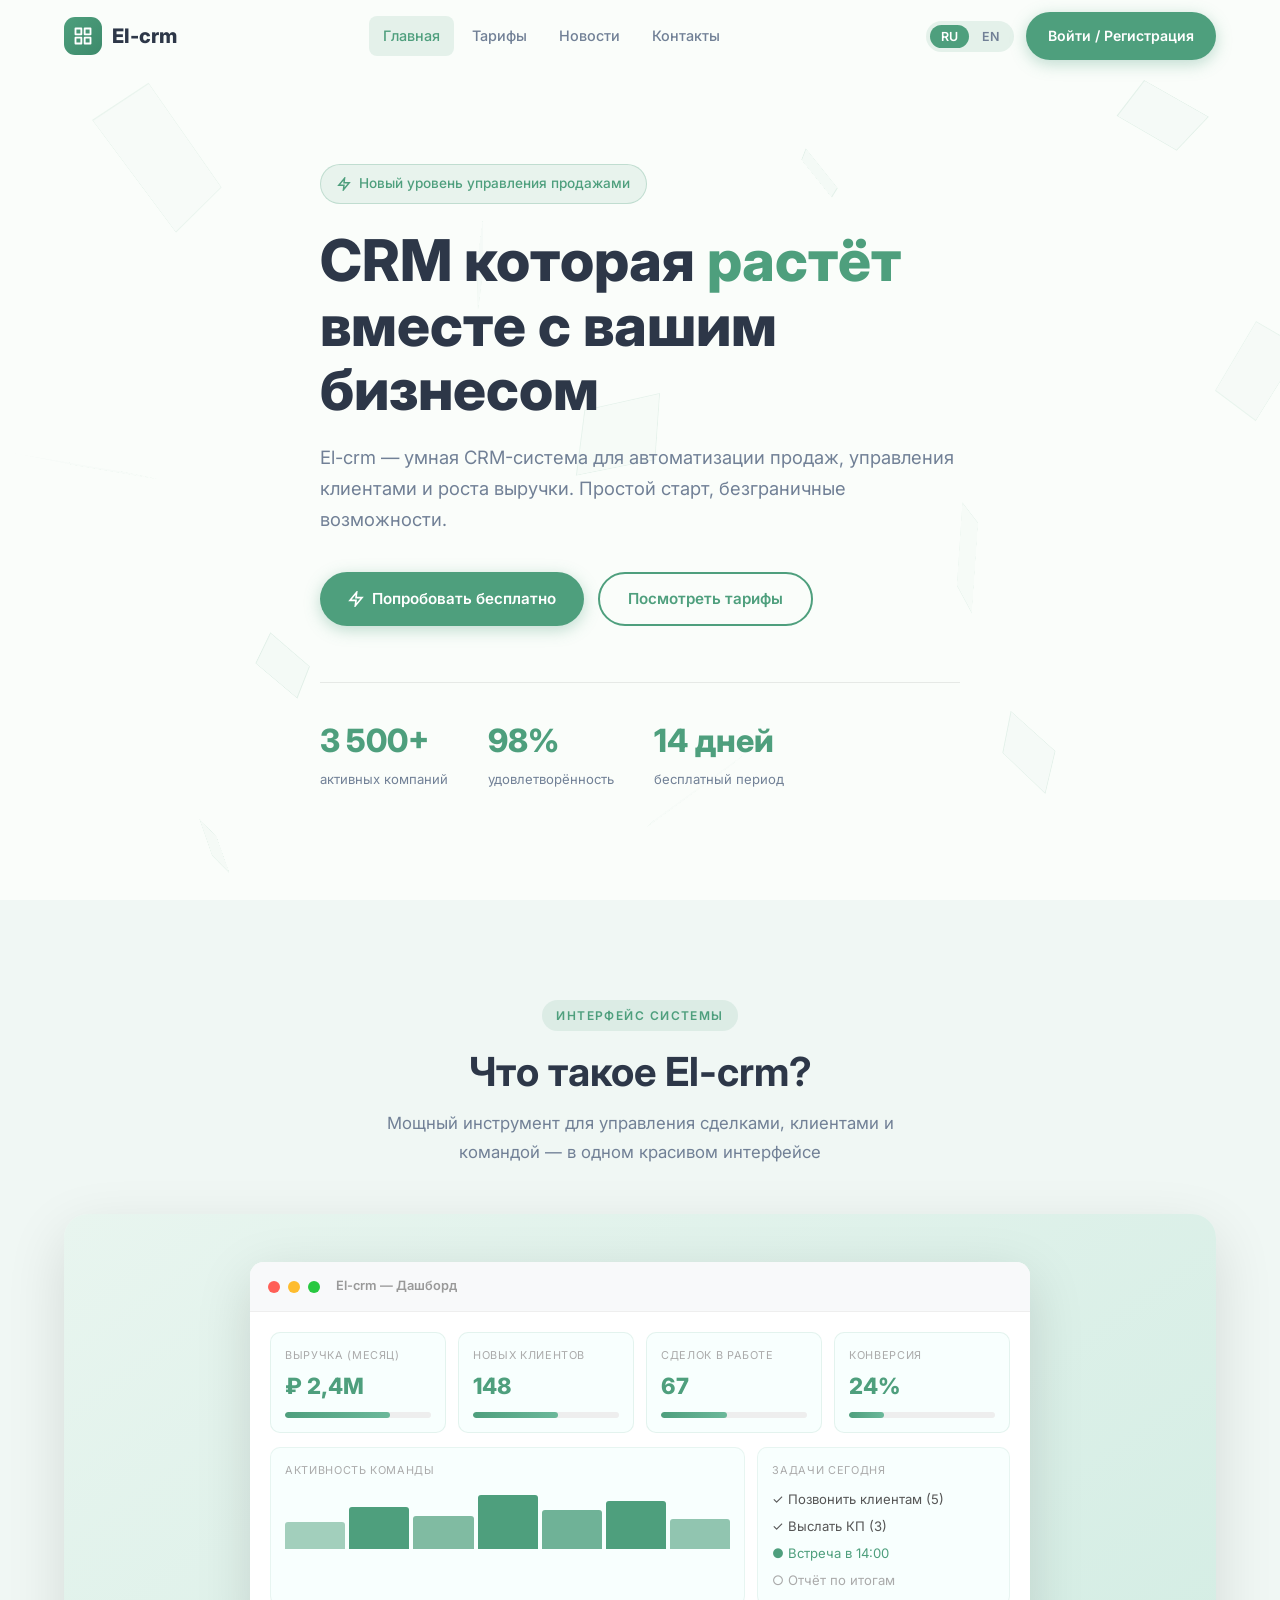
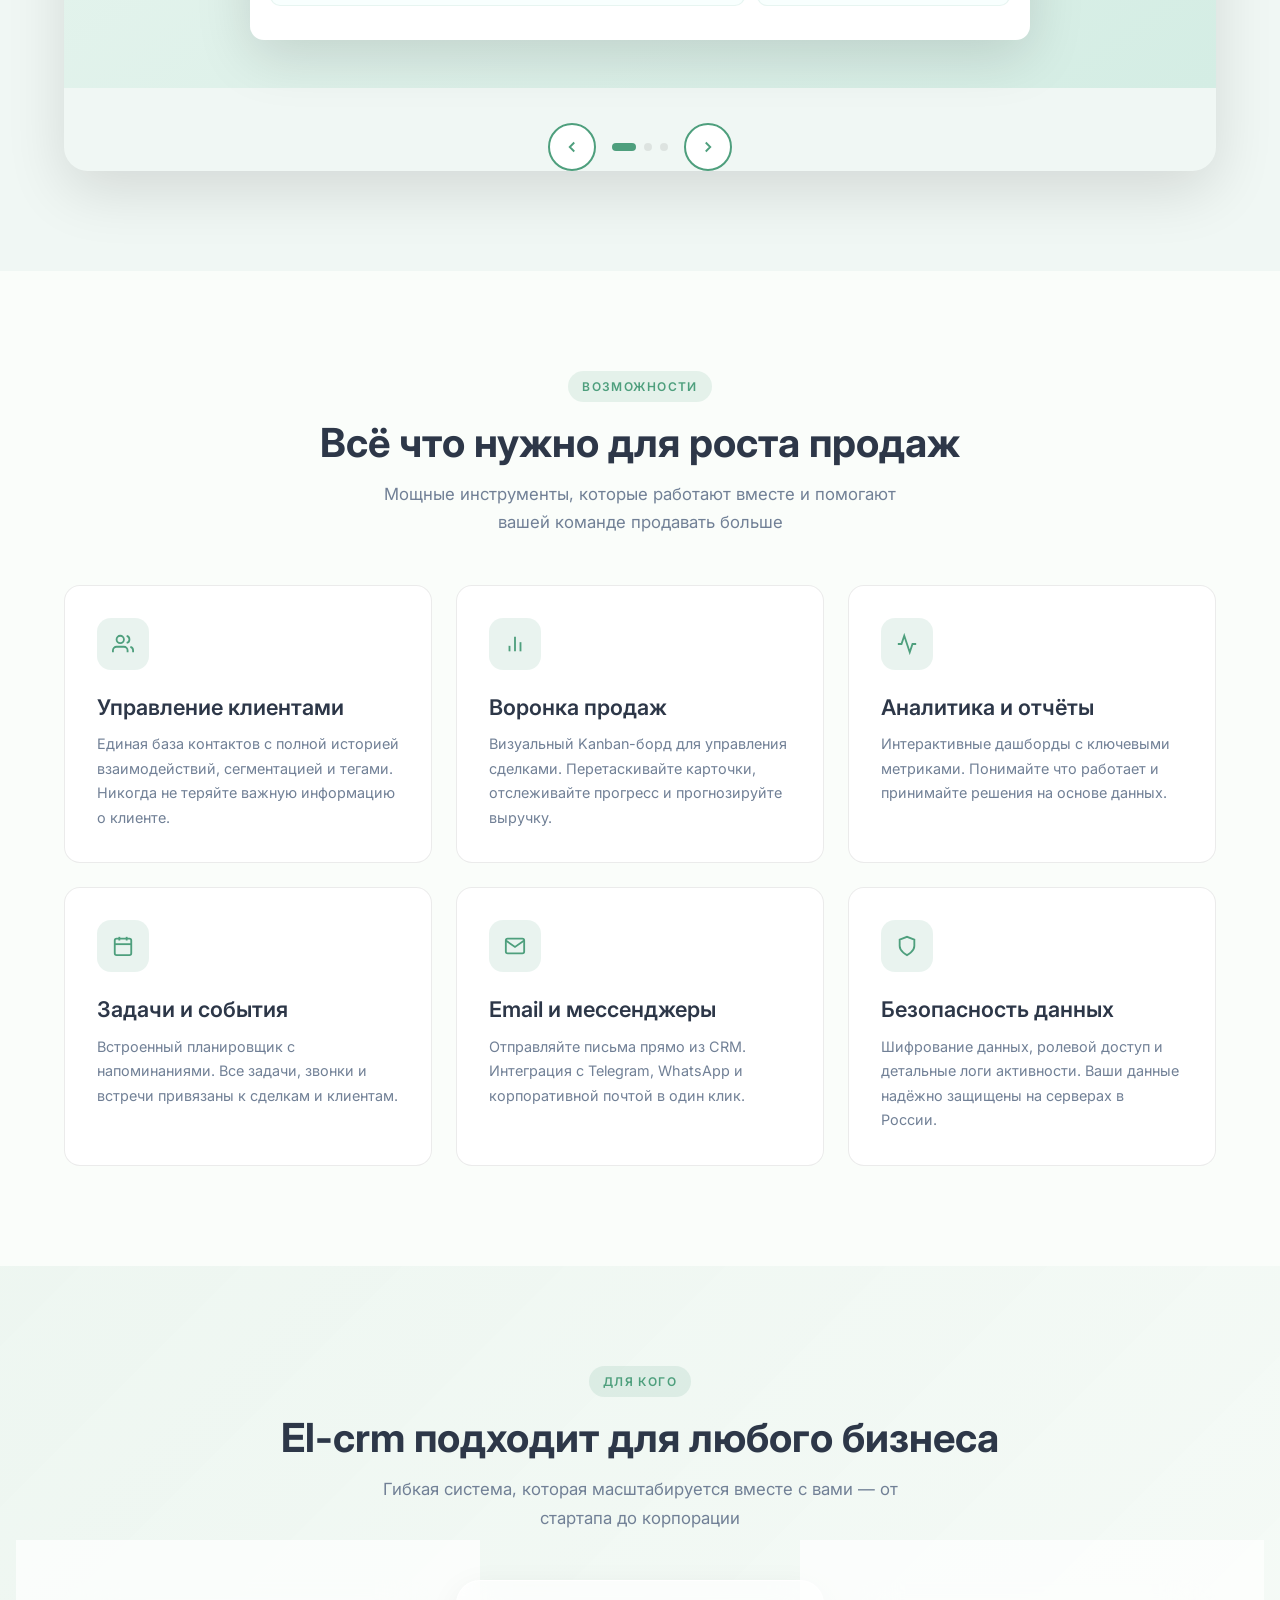
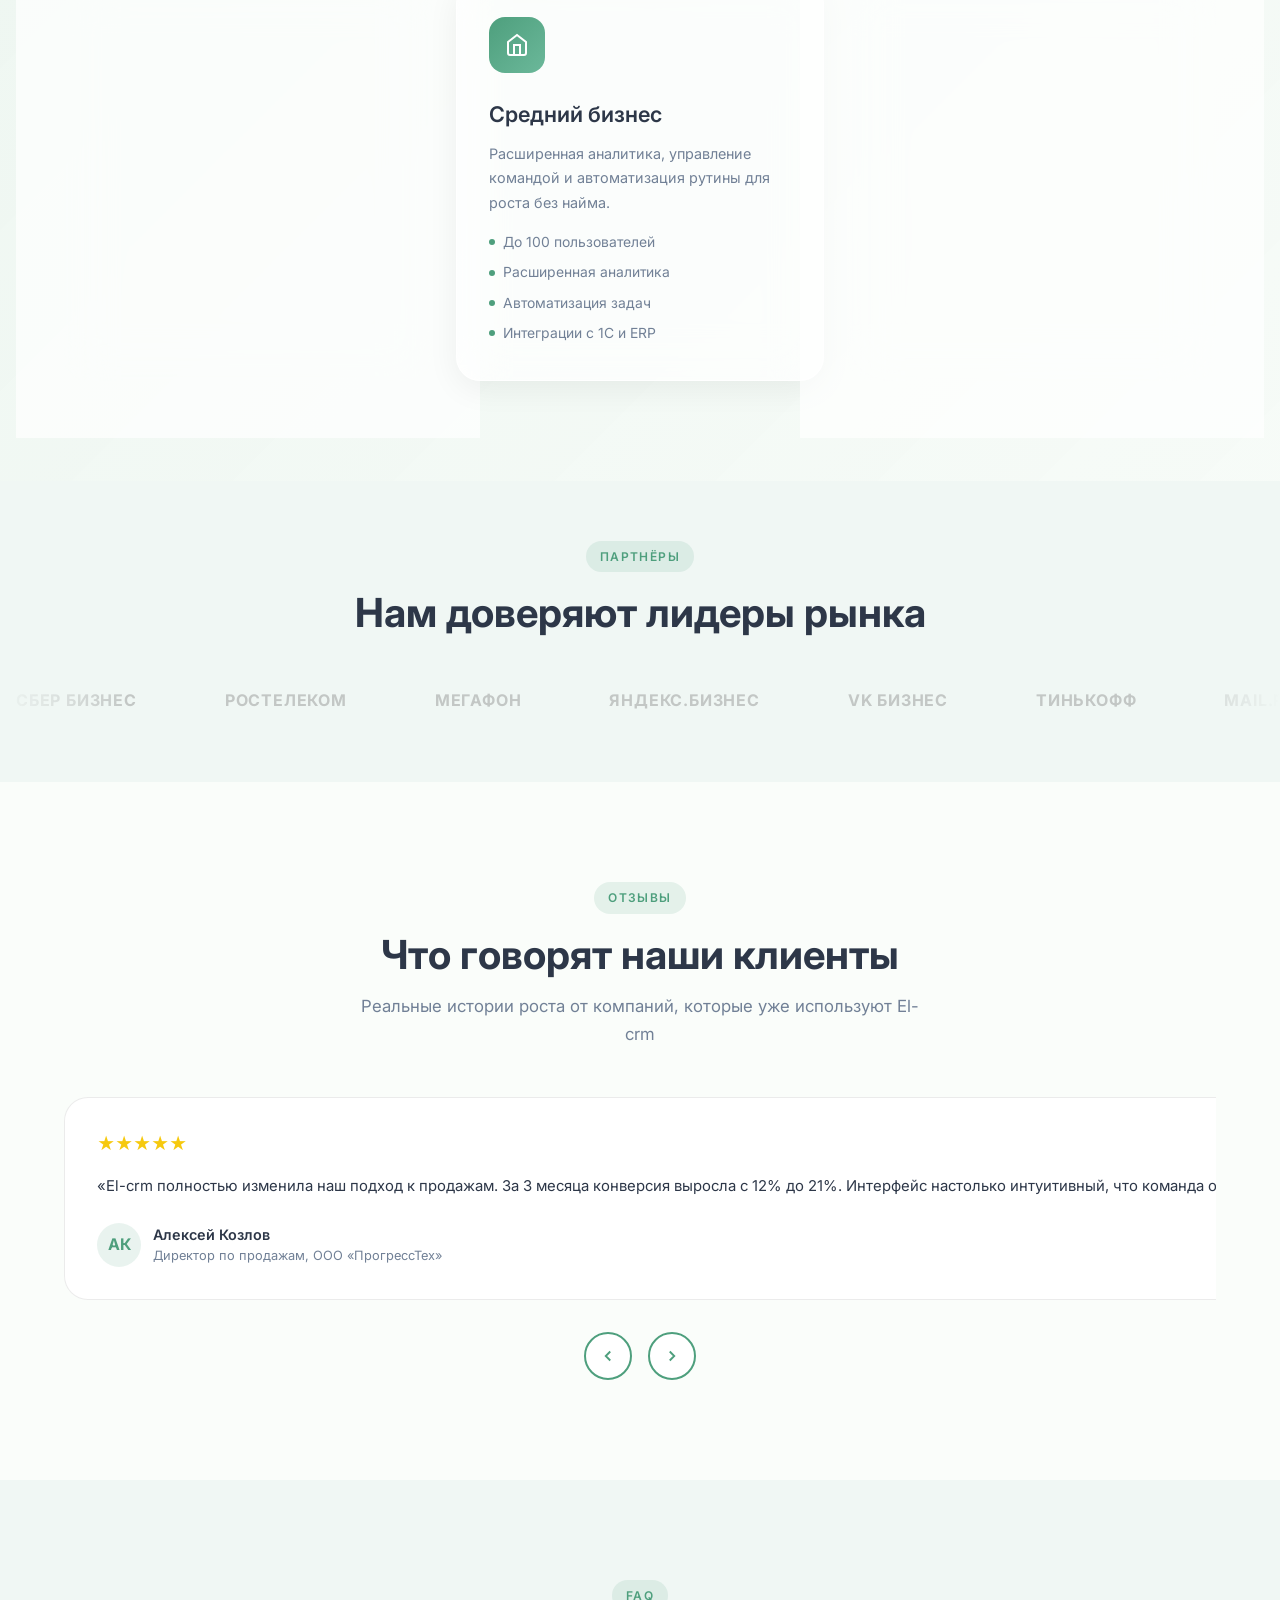
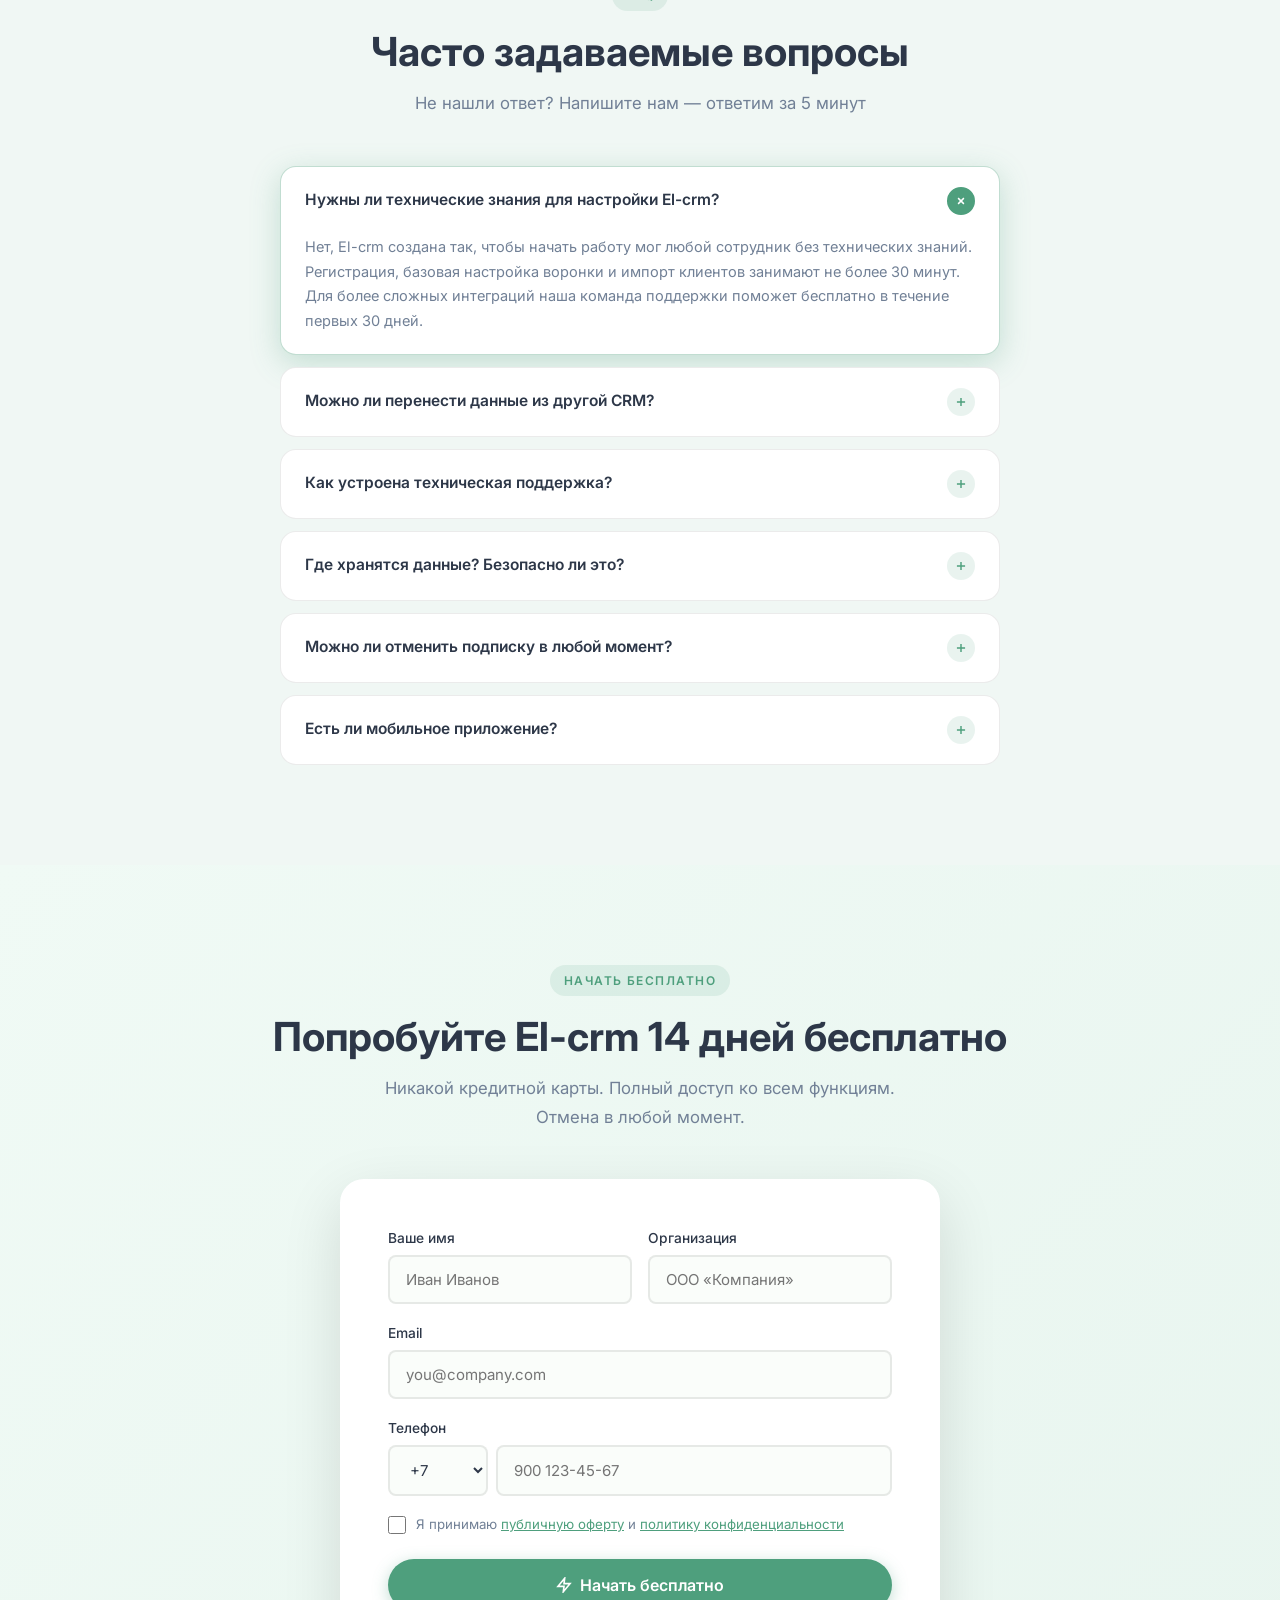
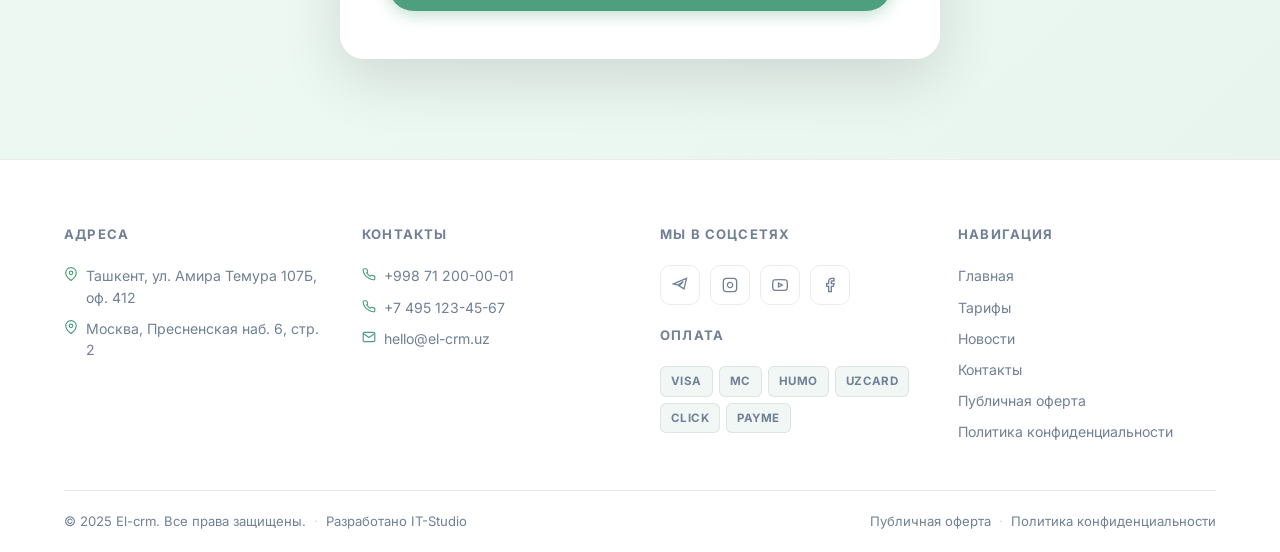
==== index.html @ 1f1d679a "start project" ====
<!DOCTYPE html>
<html lang="ru">
<head>
<meta charset="UTF-8">
<meta name="viewport" content="width=device-width,initial-scale=1">
<title>El-crm — CRM для вашего бизнеса</title>
<link rel="preconnect" href="https://fonts.googleapis.com">
<link rel="preconnect" href="https://fonts.gstatic.com" crossorigin>
<link href="https://fonts.googleapis.com/css2?family=Inter:wght@300;400;500;600;700;800&display=swap" rel="stylesheet">
<link rel="stylesheet" href="css/style.css">
</head>
<body>

<!-- 3D CUBES BG -->
<div id="cubes-bg"></div>

<!-- HEADER -->
<header>
  <div class="header-inner">
    <a href="index.html" class="logo">
      <span class="logo-icon">
        <svg width="20" height="20" viewBox="0 0 24 24" fill="none" stroke="currentColor" stroke-width="2.2" stroke-linecap="round" stroke-linejoin="round"><path d="M3 3h7v7H3zM14 3h7v7h-7zM14 14h7v7h-7zM3 14h7v7H3z"/></svg>
      </span>
      El-crm
    </a>
    <nav>
      <a href="index.html" class="active">Главная</a>
      <a href="pricing.html">Тарифы</a>
      <a href="news.html">Новости</a>
      <a href="contacts.html">Контакты</a>
    </nav>
    <div class="header-actions">
      <div class="lang-switcher">
        <button class="lang-btn active">RU</button>
        <button class="lang-btn">EN</button>
      </div>
      <a href="#lead" class="btn btn-primary" style="padding:10px 22px;font-size:.88rem">Войти / Регистрация</a>
    </div>
    <button class="burger" aria-label="Меню">
      <span></span><span></span><span></span>
    </button>
  </div>
</header>

<!-- MOBILE NAV -->
<nav class="mobile-nav">
  <a href="index.html">Главная</a>
  <a href="pricing.html">Тарифы</a>
  <a href="news.html">Новости</a>
  <a href="contacts.html">Контакты</a>
  <a href="#lead" class="btn btn-primary">Войти / Регистрация</a>
</nav>

<!-- HERO -->
<section class="hero">
  <div class="container">
    <div class="hero-content">
      <div class="hero-badge">
        <svg width="14" height="14" viewBox="0 0 24 24" fill="none" stroke="currentColor" stroke-width="2.5"><polygon points="13 2 3 14 12 14 11 22 21 10 12 10 13 2"/></svg>
        Новый уровень управления продажами
      </div>
      <h1>CRM которая <em>растёт</em><br>вместе с вашим<br>бизнесом</h1>
      <p class="hero-desc">El-crm — умная CRM-система для автоматизации продаж, управления клиентами и роста выручки. Простой старт, безграничные возможности.</p>
      <div class="hero-actions">
        <a href="#lead" class="btn btn-primary">
          <svg width="16" height="16" viewBox="0 0 24 24" fill="none" stroke="currentColor" stroke-width="2.5"><polygon points="13 2 3 14 12 14 11 22 21 10 12 10 13 2"/></svg>
          Попробовать бесплатно
        </a>
        <a href="pricing.html" class="btn btn-outline">Посмотреть тарифы</a>
      </div>
      <div class="hero-stats">
        <div class="hero-stat"><strong>3 500+</strong><span>активных компаний</span></div>
        <div class="hero-stat"><strong>98%</strong><span>удовлетворённость</span></div>
        <div class="hero-stat"><strong>14 дней</strong><span>бесплатный период</span></div>
      </div>
    </div>
  </div>
</section>

<!-- CRM SLIDER -->
<section class="crm-slider-section section-pad">
  <div class="container">
    <div class="section-center anim">
      <span class="section-label">Интерфейс системы</span>
      <h2 class="section-title">Что такое El-crm?</h2>
      <p class="section-sub">Мощный инструмент для управления сделками, клиентами и командой — в одном красивом интерфейсе</p>
    </div>
    <div class="crm-slider anim d1">
      <div class="crm-track">

        <!-- Slide 1: Dashboard -->
        <div class="slide">
          <div class="slide-mockup-wrap">
            <div class="mockup">
              <div class="mockup-titlebar">
                <span class="dot r"></span><span class="dot y"></span><span class="dot g"></span>
                <span class="mockup-name">El-crm — Дашборд</span>
              </div>
              <div class="mockup-body">
                <div class="mockup-row">
                  <div class="stat-card"><div class="stat-label">Выручка (месяц)</div><div class="stat-val">₽ 2,4М</div><div class="stat-bar"><div class="stat-fill" style="width:72%"></div></div></div>
                  <div class="stat-card"><div class="stat-label">Новых клиентов</div><div class="stat-val">148</div><div class="stat-bar"><div class="stat-fill" style="width:58%"></div></div></div>
                  <div class="stat-card"><div class="stat-label">Сделок в работе</div><div class="stat-val">67</div><div class="stat-bar"><div class="stat-fill" style="width:45%"></div></div></div>
                  <div class="stat-card"><div class="stat-label">Конверсия</div><div class="stat-val">24%</div><div class="stat-bar"><div class="stat-fill" style="width:24%"></div></div></div>
                </div>
                <div class="mockup-row" style="margin-top:8px">
                  <div style="flex:2;background:#f8fffe;border:1px solid rgba(78,159,125,.1);border-radius:10px;padding:14px">
                    <div class="stat-label" style="margin-bottom:10px">Активность команды</div>
                    <div style="display:flex;gap:4px;align-items:flex-end;height:60px">
                      <div style="flex:1;background:var(--accent);border-radius:3px 3px 0 0;height:45%;opacity:.5"></div>
                      <div style="flex:1;background:var(--accent);border-radius:3px 3px 0 0;height:70%"></div>
                      <div style="flex:1;background:var(--accent);border-radius:3px 3px 0 0;height:55%;opacity:.7"></div>
                      <div style="flex:1;background:var(--accent);border-radius:3px 3px 0 0;height:90%"></div>
                      <div style="flex:1;background:var(--accent);border-radius:3px 3px 0 0;height:65%;opacity:.8"></div>
                      <div style="flex:1;background:var(--accent);border-radius:3px 3px 0 0;height:80%"></div>
                      <div style="flex:1;background:var(--accent);border-radius:3px 3px 0 0;height:50%;opacity:.6"></div>
                    </div>
                  </div>
                  <div style="flex:1;background:#f8fffe;border:1px solid rgba(78,159,125,.1);border-radius:10px;padding:14px">
                    <div class="stat-label" style="margin-bottom:10px">Задачи сегодня</div>
                    <div style="font-size:.82rem;color:#555;margin-bottom:6px">✓ Позвонить клиентам (5)</div>
                    <div style="font-size:.82rem;color:#555;margin-bottom:6px">✓ Выслать КП (3)</div>
                    <div style="font-size:.82rem;color:var(--accent);margin-bottom:6px">● Встреча в 14:00</div>
                    <div style="font-size:.82rem;color:#aaa">○ Отчёт по итогам</div>
                  </div>
                </div>
              </div>
            </div>
          </div>
        </div>

        <!-- Slide 2: Pipeline -->
        <div class="slide">
          <div class="slide-mockup-wrap">
            <div class="mockup">
              <div class="mockup-titlebar">
                <span class="dot r"></span><span class="dot y"></span><span class="dot g"></span>
                <span class="mockup-name">El-crm — Воронка продаж</span>
              </div>
              <div class="mockup-body">
                <div class="mockup-pipeline">
                  <div class="pipe-col">
                    <div class="pipe-col-title">Новые (12)</div>
                    <div class="pipe-card">ООО «Строй Групп»<span>₽ 180 000</span></div>
                    <div class="pipe-card">ИП Алексеев<span>₽ 45 000</span></div>
                    <div class="pipe-card">АО «Медиа Плюс»<span>₽ 230 000</span></div>
                  </div>
                  <div class="pipe-col">
                    <div class="pipe-col-title">Переговоры (8)</div>
                    <div class="pipe-card">ООО «ТехноПрокат»<span>₽ 420 000</span></div>
                    <div class="pipe-card">ООО «Риэлт Про»<span>₽ 95 000</span></div>
                    <div class="pipe-card">АО «Транс Сервис»<span>₽ 660 000</span></div>
                  </div>
                  <div class="pipe-col">
                    <div class="pipe-col-title">КП отправлено (5)</div>
                    <div class="pipe-card">ООО «ФинТрейд»<span>₽ 1 200 000</span></div>
                    <div class="pipe-card">ИП Петрова С.М.<span>₽ 78 000</span></div>
                  </div>
                  <div class="pipe-col">
                    <div class="pipe-col-title">Закрыты (23)</div>
                    <div class="pipe-card" style="border-left:3px solid var(--accent)">ООО «Альфа»<span>₽ 850 000</span></div>
                    <div class="pipe-card" style="border-left:3px solid var(--accent)">АО «Бета Групп»<span>₽ 340 000</span></div>
                    <div class="pipe-card" style="border-left:3px solid var(--accent)">ООО «Гамма»<span>₽ 190 000</span></div>
                  </div>
                </div>
              </div>
            </div>
          </div>
        </div>

        <!-- Slide 3: Contacts -->
        <div class="slide">
          <div class="slide-mockup-wrap">
            <div class="mockup">
              <div class="mockup-titlebar">
                <span class="dot r"></span><span class="dot y"></span><span class="dot g"></span>
                <span class="mockup-name">El-crm — База клиентов</span>
              </div>
              <div class="mockup-body">
                <div style="display:flex;justify-content:space-between;align-items:center;margin-bottom:14px">
                  <div style="font-size:.85rem;font-weight:600;color:var(--text)">Все клиенты · 3 248</div>
                  <div style="background:var(--accent);color:#fff;padding:6px 14px;border-radius:20px;font-size:.78rem;font-weight:600">+ Добавить</div>
                </div>
                <table class="mockup-table">
                  <thead><tr><th>Компания</th><th>Контакт</th><th>Сделок</th><th>Статус</th></tr></thead>
                  <tbody>
                    <tr><td>ООО «Строй Групп»</td><td>Иванов А.П.</td><td>4</td><td><span class="badge-green">Активный</span></td></tr>
                    <tr><td>АО «Медиа Плюс»</td><td>Смирнова К.В.</td><td>2</td><td><span class="badge-green">Активный</span></td></tr>
                    <tr><td>ИП Алексеев Д.Р.</td><td>Алексеев Д.</td><td>1</td><td><span class="badge-orange">Новый</span></td></tr>
                    <tr><td>ООО «ТехноПрокат»</td><td>Попов М.И.</td><td>7</td><td><span class="badge-green">Активный</span></td></tr>
                    <tr><td>АО «Транс Сервис»</td><td>Козлова Е.В.</td><td>3</td><td><span class="badge-green">Активный</span></td></tr>
                  </tbody>
                </table>
              </div>
            </div>
          </div>
        </div>

      </div><!-- /crm-track -->
      <div class="slider-controls">
        <button class="slider-btn crm-prev" aria-label="Назад">
          <svg width="18" height="18" viewBox="0 0 24 24" fill="none" stroke="currentColor" stroke-width="2.5"><polyline points="15 18 9 12 15 6"/></svg>
        </button>
        <div class="slider-dots">
          <span class="s-dot active"></span>
          <span class="s-dot"></span>
          <span class="s-dot"></span>
        </div>
        <button class="slider-btn crm-next" aria-label="Вперёд">
          <svg width="18" height="18" viewBox="0 0 24 24" fill="none" stroke="currentColor" stroke-width="2.5"><polyline points="9 18 15 12 9 6"/></svg>
        </button>
      </div>
    </div><!-- /crm-slider -->
  </div>
</section>

<!-- FEATURES -->
<section class="features-section section-pad">
  <div class="container">
    <div class="section-center anim">
      <span class="section-label">Возможности</span>
      <h2 class="section-title">Всё что нужно для роста продаж</h2>
      <p class="section-sub">Мощные инструменты, которые работают вместе и помогают вашей команде продавать больше</p>
    </div>
    <div class="features-grid">
      <div class="feat-card anim d1">
        <div class="feat-icon"><svg width="22" height="22" viewBox="0 0 24 24" fill="none" stroke="currentColor" stroke-width="2"><path d="M17 21v-2a4 4 0 0 0-4-4H5a4 4 0 0 0-4 4v2"/><circle cx="9" cy="7" r="4"/><path d="M23 21v-2a4 4 0 0 0-3-3.87M16 3.13a4 4 0 0 1 0 7.75"/></svg></div>
        <h3>Управление клиентами</h3>
        <p>Единая база контактов с полной историей взаимодействий, сегментацией и тегами. Никогда не теряйте важную информацию о клиенте.</p>
      </div>
      <div class="feat-card anim d2">
        <div class="feat-icon"><svg width="22" height="22" viewBox="0 0 24 24" fill="none" stroke="currentColor" stroke-width="2"><line x1="18" y1="20" x2="18" y2="10"/><line x1="12" y1="20" x2="12" y2="4"/><line x1="6" y1="20" x2="6" y2="14"/></svg></div>
        <h3>Воронка продаж</h3>
        <p>Визуальный Kanban-борд для управления сделками. Перетаскивайте карточки, отслеживайте прогресс и прогнозируйте выручку.</p>
      </div>
      <div class="feat-card anim d3">
        <div class="feat-icon"><svg width="22" height="22" viewBox="0 0 24 24" fill="none" stroke="currentColor" stroke-width="2"><polyline points="22 12 18 12 15 21 9 3 6 12 2 12"/></svg></div>
        <h3>Аналитика и отчёты</h3>
        <p>Интерактивные дашборды с ключевыми метриками. Понимайте что работает и принимайте решения на основе данных.</p>
      </div>
      <div class="feat-card anim d1">
        <div class="feat-icon"><svg width="22" height="22" viewBox="0 0 24 24" fill="none" stroke="currentColor" stroke-width="2"><rect x="3" y="4" width="18" height="18" rx="2" ry="2"/><line x1="16" y1="2" x2="16" y2="6"/><line x1="8" y1="2" x2="8" y2="6"/><line x1="3" y1="10" x2="21" y2="10"/></svg></div>
        <h3>Задачи и события</h3>
        <p>Встроенный планировщик с напоминаниями. Все задачи, звонки и встречи привязаны к сделкам и клиентам.</p>
      </div>
      <div class="feat-card anim d2">
        <div class="feat-icon"><svg width="22" height="22" viewBox="0 0 24 24" fill="none" stroke="currentColor" stroke-width="2"><path d="M4 4h16c1.1 0 2 .9 2 2v12c0 1.1-.9 2-2 2H4c-1.1 0-2-.9-2-2V6c0-1.1.9-2 2-2z"/><polyline points="22,6 12,13 2,6"/></svg></div>
        <h3>Email и мессенджеры</h3>
        <p>Отправляйте письма прямо из CRM. Интеграция с Telegram, WhatsApp и корпоративной почтой в один клик.</p>
      </div>
      <div class="feat-card anim d3">
        <div class="feat-icon"><svg width="22" height="22" viewBox="0 0 24 24" fill="none" stroke="currentColor" stroke-width="2"><path d="M12 22s8-4 8-10V5l-8-3-8 3v7c0 6 8 10 8 10z"/></svg></div>
        <h3>Безопасность данных</h3>
        <p>Шифрование данных, ролевой доступ и детальные логи активности. Ваши данные надёжно защищены на серверах в России.</p>
      </div>
    </div>
  </div>
</section>

<!-- FOR WHOM -->
<section class="for-whom-section section-pad">
  <div class="container">
    <div class="section-center anim">
      <span class="section-label">Для кого</span>
      <h2 class="section-title">El-crm подходит для любого бизнеса</h2>
      <p class="section-sub">Гибкая система, которая масштабируется вместе с вами — от стартапа до корпорации</p>
    </div>
    <div class="for-whom-grid">
      <div class="glass-card anim d1">
        <div class="glass-icon"><svg width="24" height="24" viewBox="0 0 24 24" fill="none" stroke="currentColor" stroke-width="2"><path d="M20 7H4a2 2 0 0 0-2 2v6a2 2 0 0 0 2 2h16a2 2 0 0 0 2-2V9a2 2 0 0 0-2-2z"/><path d="M16 21V5a2 2 0 0 0-2-2h-4a2 2 0 0 0-2 2v16"/></svg></div>
        <h3>Малый бизнес</h3>
        <p>Быстрый старт без IT-отдела. Настройте CRM за 1 час и начните работать сразу.</p>
        <ul class="glass-list">
          <li>До 10 пользователей</li>
          <li>Готовые шаблоны воронок</li>
          <li>Быстрая интеграция с сайтом</li>
          <li>Мобильное приложение</li>
        </ul>
      </div>
      <div class="glass-card anim d2">
        <div class="glass-icon"><svg width="24" height="24" viewBox="0 0 24 24" fill="none" stroke="currentColor" stroke-width="2"><path d="M3 9l9-7 9 7v11a2 2 0 0 1-2 2H5a2 2 0 0 1-2-2z"/><polyline points="9 22 9 12 15 12 15 22"/></svg></div>
        <h3>Средний бизнес</h3>
        <p>Расширенная аналитика, управление командой и автоматизация рутины для роста без найма.</p>
        <ul class="glass-list">
          <li>До 100 пользователей</li>
          <li>Расширенная аналитика</li>
          <li>Автоматизация задач</li>
          <li>Интеграции с 1С и ERP</li>
        </ul>
      </div>
      <div class="glass-card anim d3">
        <div class="glass-icon"><svg width="24" height="24" viewBox="0 0 24 24" fill="none" stroke="currentColor" stroke-width="2"><rect x="2" y="7" width="20" height="14" rx="2" ry="2"/><path d="M16 21V5a2 2 0 0 0-2-2h-4a2 2 0 0 0-2 2v16"/></svg></div>
        <h3>Крупный бизнес</h3>
        <p>Enterprise-решение с выделенным сервером, кастомными интеграциями и SLA 99.9%.</p>
        <ul class="glass-list">
          <li>Неограниченные пользователи</li>
          <li>Выделенный сервер</li>
          <li>Кастомные поля и модули</li>
          <li>Персональный менеджер</li>
        </ul>
      </div>
    </div>
  </div>
</section>

<!-- PARTNERS TICKER -->
<section class="ticker-section">
  <div class="container">
    <div class="section-center anim" style="margin-bottom:40px">
      <span class="section-label">Партнёры</span>
      <h2 class="section-title">Нам доверяют лидеры рынка</h2>
    </div>
  </div>
  <div class="ticker-wrap">
    <div class="ticker-track">
      <span class="partner">СБЕР БИЗНЕС</span>
      <span class="partner">РОСТЕЛЕКОМ</span>
      <span class="partner">МЕГАФОН</span>
      <span class="partner">ЯНДЕКС.БИЗНЕС</span>
      <span class="partner">VK БИЗНЕС</span>
      <span class="partner">ТИНЬКОФФ</span>
      <span class="partner">MAIL.RU GROUP</span>
      <span class="partner">БИЛАЙН</span>
      <span class="partner">МТС ЛИНК</span>
      <span class="partner">2ГИС</span>
      <span class="partner">АВИТО БИЗНЕС</span>
      <span class="partner">ОЗО́Н SELLER</span>
      <!-- duplicate for seamless loop -->
      <span class="partner">СБЕР БИЗНЕС</span>
      <span class="partner">РОСТЕЛЕКОМ</span>
      <span class="partner">МЕГАФОН</span>
      <span class="partner">ЯНДЕКС.БИЗНЕС</span>
      <span class="partner">VK БИЗНЕС</span>
      <span class="partner">ТИНЬКОФФ</span>
      <span class="partner">MAIL.RU GROUP</span>
      <span class="partner">БИЛАЙН</span>
      <span class="partner">МТС ЛИНК</span>
      <span class="partner">2ГИС</span>
      <span class="partner">АВИТО БИЗНЕС</span>
      <span class="partner">ОЗО́Н SELLER</span>
    </div>
  </div>
</section>

<!-- REVIEWS -->
<section class="reviews-section section-pad">
  <div class="container">
    <div class="section-center anim">
      <span class="section-label">Отзывы</span>
      <h2 class="section-title">Что говорят наши клиенты</h2>
      <p class="section-sub">Реальные истории роста от компаний, которые уже используют El-crm</p>
    </div>
    <div class="reviews-overflow anim d1">
      <div class="reviews-track">
        <div class="review-card">
          <div class="stars">★★★★★</div>
          <p class="review-text">«El-crm полностью изменила наш подход к продажам. За 3 месяца конверсия выросла с 12% до 21%. Интерфейс настолько интуитивный, что команда освоила его без обучения.»</p>
          <div class="reviewer">
            <div class="reviewer-avatar">АК</div>
            <div><div class="reviewer-name">Алексей Козлов</div><div class="reviewer-role">Директор по продажам, ООО «ПрогрессТех»</div></div>
          </div>
        </div>
        <div class="review-card">
          <div class="stars">★★★★★</div>
          <p class="review-text">«Интеграция с Telegram и 1С сэкономила нашим менеджерам 2 часа в день. Рекомендую всем компаниям, которые хотят автоматизировать рутину и сосредоточиться на клиентах.»</p>
          <div class="reviewer">
            <div class="reviewer-avatar">МВ</div>
            <div><div class="reviewer-name">Мария Волкова</div><div class="reviewer-role">CEO, Агентство «ДиректМаркет»</div></div>
          </div>
        </div>
        <div class="review-card">
          <div class="stars">★★★★★</div>
          <p class="review-text">«Переехали с другой CRM — и не пожалели. Поддержка отвечает за 5 минут, функционал покрывает 100% наших задач, а цена в 3 раза ниже конкурентов. Это лучшее решение на рынке.»</p>
          <div class="reviewer">
            <div class="reviewer-avatar">ДС</div>
            <div><div class="reviewer-name">Дмитрий Соколов</div><div class="reviewer-role">Руководитель отдела продаж, «СтройГрупп»</div></div>
          </div>
        </div>
        <div class="review-card">
          <div class="stars">★★★★★</div>
          <p class="review-text">«Аналитика в El-crm — это что-то с чем-то. Наконец-то вижу реальную картину: какие каналы работают, кто из менеджеров приносит деньги, где узкое место в воронке.»</p>
          <div class="reviewer">
            <div class="reviewer-avatar">ЕП</div>
            <div><div class="reviewer-name">Екатерина Петрова</div><div class="reviewer-role">Финансовый директор, ООО «МедиаФлоу»</div></div>
          </div>
        </div>
        <div class="review-card">
          <div class="stars">★★★★★</div>
          <p class="review-text">«Внедрили El-crm в сеть из 12 магазинов. Теперь весь учёт корпоративных клиентов централизован. Продажи выросли на 28% уже в первые 2 месяца после запуска.»</p>
          <div class="reviewer">
            <div class="reviewer-avatar">НИ</div>
            <div><div class="reviewer-name">Николай Иванов</div><div class="reviewer-role">Владелец сети «МаркетПлюс»</div></div>
          </div>
        </div>
      </div>
    </div>
    <div class="slider-controls" style="margin-top:32px">
      <button class="slider-btn reviews-prev" aria-label="Назад">
        <svg width="18" height="18" viewBox="0 0 24 24" fill="none" stroke="currentColor" stroke-width="2.5"><polyline points="15 18 9 12 15 6"/></svg>
      </button>
      <button class="slider-btn reviews-next" aria-label="Вперёд">
        <svg width="18" height="18" viewBox="0 0 24 24" fill="none" stroke="currentColor" stroke-width="2.5"><polyline points="9 18 15 12 9 6"/></svg>
      </button>
    </div>
  </div>
</section>

<!-- FAQ -->
<section class="faq-section section-pad">
  <div class="container">
    <div class="section-center anim">
      <span class="section-label">FAQ</span>
      <h2 class="section-title">Часто задаваемые вопросы</h2>
      <p class="section-sub">Не нашли ответ? Напишите нам — ответим за 5 минут</p>
    </div>
    <div class="faq-list anim d1">
      <div class="faq-item open">
        <div class="faq-q">Нужны ли технические знания для настройки El-crm?
          <span class="faq-ico"><svg width="14" height="14" viewBox="0 0 24 24" fill="none" stroke="currentColor" stroke-width="2.5"><line x1="12" y1="5" x2="12" y2="19"/><line x1="5" y1="12" x2="19" y2="12"/></svg></span>
        </div>
        <div class="faq-a"><div class="faq-a-inner">Нет, El-crm создана так, чтобы начать работу мог любой сотрудник без технических знаний. Регистрация, базовая настройка воронки и импорт клиентов занимают не более 30 минут. Для более сложных интеграций наша команда поддержки поможет бесплатно в течение первых 30 дней.</div></div>
      </div>
      <div class="faq-item">
        <div class="faq-q">Можно ли перенести данные из другой CRM?
          <span class="faq-ico"><svg width="14" height="14" viewBox="0 0 24 24" fill="none" stroke="currentColor" stroke-width="2.5"><line x1="12" y1="5" x2="12" y2="19"/><line x1="5" y1="12" x2="19" y2="12"/></svg></span>
        </div>
        <div class="faq-a"><div class="faq-a-inner">Да, мы поддерживаем импорт из Bitrix24, AmoCRM, RetailCRM, Salesforce и любого источника в формате Excel/CSV. Для крупных баз данных мы предоставляем бесплатную помощь в миграции — ваш персональный менеджер проведёт весь процесс.</div></div>
      </div>
      <div class="faq-item">
        <div class="faq-q">Как устроена техническая поддержка?
          <span class="faq-ico"><svg width="14" height="14" viewBox="0 0 24 24" fill="none" stroke="currentColor" stroke-width="2.5"><line x1="12" y1="5" x2="12" y2="19"/><line x1="5" y1="12" x2="19" y2="12"/></svg></span>
        </div>
        <div class="faq-a"><div class="faq-a-inner">Поддержка работает 24/7 через чат в системе, Telegram и email. На тарифе «Бизнес» и выше — выделенный менеджер с гарантированным временем ответа 15 минут. SLA на тарифе Enterprise — 99.9% доступности с компенсацией в случае нарушения.</div></div>
      </div>
      <div class="faq-item">
        <div class="faq-q">Где хранятся данные? Безопасно ли это?
          <span class="faq-ico"><svg width="14" height="14" viewBox="0 0 24 24" fill="none" stroke="currentColor" stroke-width="2.5"><line x1="12" y1="5" x2="12" y2="19"/><line x1="5" y1="12" x2="19" y2="12"/></svg></span>
        </div>
        <div class="faq-a"><div class="faq-a-inner">Данные хранятся на серверах в России и Узбекистане (по выбору). Все данные шифруются по стандарту AES-256 при передаче и хранении. Мы соответствуем требованиям 152-ФЗ и проводим регулярные аудиты безопасности. Резервное копирование — каждые 6 часов.</div></div>
      </div>
      <div class="faq-item">
        <div class="faq-q">Можно ли отменить подписку в любой момент?
          <span class="faq-ico"><svg width="14" height="14" viewBox="0 0 24 24" fill="none" stroke="currentColor" stroke-width="2.5"><line x1="12" y1="5" x2="12" y2="19"/><line x1="5" y1="12" x2="19" y2="12"/></svg></span>
        </div>
        <div class="faq-a"><div class="faq-a-inner">Да, вы можете отменить подписку в любой момент без штрафов и скрытых платежей. После отмены у вас остаётся доступ до конца оплаченного периода. Все ваши данные можно экспортировать в любое время.</div></div>
      </div>
      <div class="faq-item">
        <div class="faq-q">Есть ли мобильное приложение?
          <span class="faq-ico"><svg width="14" height="14" viewBox="0 0 24 24" fill="none" stroke="currentColor" stroke-width="2.5"><line x1="12" y1="5" x2="12" y2="19"/><line x1="5" y1="12" x2="19" y2="12"/></svg></span>
        </div>
        <div class="faq-a"><div class="faq-a-inner">Да, приложения доступны для iOS и Android. Мобильная версия включает все ключевые функции: управление сделками, просмотр клиентов, постановка задач, получение уведомлений и работа в режиме офлайн с синхронизацией при подключении к интернету.</div></div>
      </div>
    </div>
  </div>
</section>

<!-- LEAD FORM -->
<section class="lead-section section-pad" id="lead">
  <div class="container">
    <div class="section-center anim" style="margin-bottom:48px">
      <span class="section-label">Начать бесплатно</span>
      <h2 class="section-title">Попробуйте El-crm 14 дней бесплатно</h2>
      <p class="section-sub">Никакой кредитной карты. Полный доступ ко всем функциям. Отмена в любой момент.</p>
    </div>
    <div class="lead-wrap anim d1">
      <form novalidate>
        <div class="form-row">
          <div class="form-group">
            <label for="lead-name">Ваше имя</label>
            <input id="lead-name" class="f-input" type="text" placeholder="Иван Иванов" required>
          </div>
          <div class="form-group">
            <label for="lead-org">Организация</label>
            <input id="lead-org" class="f-input" type="text" placeholder="ООО «Компания»">
          </div>
        </div>
        <div class="form-group">
          <label for="lead-email">Email</label>
          <input id="lead-email" class="f-input" type="email" placeholder="you@company.com" required>
        </div>
        <div class="form-group">
          <label>Телефон</label>
          <div class="phone-wrap">
            <select class="f-input phone-code">
              <option>+7</option>
              <option>+998</option>
              <option>+375</option>
              <option>+380</option>
              <option>+77</option>
            </select>
            <input class="f-input" type="tel" placeholder="900 123-45-67">
          </div>
        </div>
        <div class="cb-wrap">
          <input type="checkbox" id="lead-agree" required>
          <label for="lead-agree">Я принимаю <a href="offer.html">публичную оферту</a> и <a href="privacy.html">политику конфиденциальности</a></label>
        </div>
        <button type="submit" class="btn btn-primary f-submit">
          <svg width="16" height="16" viewBox="0 0 24 24" fill="none" stroke="currentColor" stroke-width="2.5"><polygon points="13 2 3 14 12 14 11 22 21 10 12 10 13 2"/></svg>
          Начать бесплатно
        </button>
      </form>
    </div>
  </div>
</section>

<!-- FOOTER -->
<footer>
  <div class="container">
    <div class="footer-grid">
      <div class="footer-col">
        <h4>Адреса</h4>
        <ul>
          <li><svg width="14" height="14" viewBox="0 0 24 24" fill="none" stroke="currentColor" stroke-width="2"><path d="M21 10c0 7-9 13-9 13s-9-6-9-13a9 9 0 0 1 18 0z"/><circle cx="12" cy="10" r="3"/></svg>Ташкент, ул. Амира Темура 107Б, оф. 412</li>
          <li><svg width="14" height="14" viewBox="0 0 24 24" fill="none" stroke="currentColor" stroke-width="2"><path d="M21 10c0 7-9 13-9 13s-9-6-9-13a9 9 0 0 1 18 0z"/><circle cx="12" cy="10" r="3"/></svg>Москва, Пресненская наб. 6, стр. 2</li>
        </ul>
      </div>
      <div class="footer-col">
        <h4>Контакты</h4>
        <ul>
          <li><svg width="14" height="14" viewBox="0 0 24 24" fill="none" stroke="currentColor" stroke-width="2"><path d="M22 16.92v3a2 2 0 0 1-2.18 2 19.79 19.79 0 0 1-8.63-3.07A19.5 19.5 0 0 1 4.9 13.5a19.79 19.79 0 0 1-3.07-8.67A2 2 0 0 1 3.83 3h3a2 2 0 0 1 2 1.72 12.84 12.84 0 0 0 .7 2.81 2 2 0 0 1-.45 2.11L8.09 9.91a16 16 0 0 0 6 6l.91-.91a2 2 0 0 1 2.11-.45 12.84 12.84 0 0 0 2.81.7A2 2 0 0 1 22 16.92z"/></svg>+998 71 200-00-01</li>
          <li><svg width="14" height="14" viewBox="0 0 24 24" fill="none" stroke="currentColor" stroke-width="2"><path d="M22 16.92v3a2 2 0 0 1-2.18 2 19.79 19.79 0 0 1-8.63-3.07A19.5 19.5 0 0 1 4.9 13.5a19.79 19.79 0 0 1-3.07-8.67A2 2 0 0 1 3.83 3h3a2 2 0 0 1 2 1.72 12.84 12.84 0 0 0 .7 2.81 2 2 0 0 1-.45 2.11L8.09 9.91a16 16 0 0 0 6 6l.91-.91a2 2 0 0 1 2.11-.45 12.84 12.84 0 0 0 2.81.7A2 2 0 0 1 22 16.92z"/></svg>+7 495 123-45-67</li>
          <li><svg width="14" height="14" viewBox="0 0 24 24" fill="none" stroke="currentColor" stroke-width="2"><path d="M4 4h16c1.1 0 2 .9 2 2v12c0 1.1-.9 2-2 2H4c-1.1 0-2-.9-2-2V6c0-1.1.9-2 2-2z"/><polyline points="22,6 12,13 2,6"/></svg>hello@el-crm.uz</li>
        </ul>
      </div>
      <div class="footer-col">
        <h4>Мы в соцсетях</h4>
        <div class="socials">
          <a href="#" class="soc-btn" aria-label="Telegram">
            <svg width="16" height="16" viewBox="0 0 24 24" fill="none" stroke="currentColor" stroke-width="2"><path d="M21.8 2L2 10.3l7.3 1.8L17 6.7l-6.3 6.5 7.3 4.7L21.8 2z"/></svg>
          </a>
          <a href="#" class="soc-btn" aria-label="Instagram">
            <svg width="16" height="16" viewBox="0 0 24 24" fill="none" stroke="currentColor" stroke-width="2"><rect x="2" y="2" width="20" height="20" rx="5" ry="5"/><path d="M16 11.37A4 4 0 1 1 12.63 8 4 4 0 0 1 16 11.37z"/><line x1="17.5" y1="6.5" x2="17.51" y2="6.5"/></svg>
          </a>
          <a href="#" class="soc-btn" aria-label="YouTube">
            <svg width="16" height="16" viewBox="0 0 24 24" fill="none" stroke="currentColor" stroke-width="2"><path d="M22.54 6.42a2.78 2.78 0 0 0-1.95-1.96C18.88 4 12 4 12 4s-6.88 0-8.59.46A2.78 2.78 0 0 0 1.46 6.42 29 29 0 0 0 1 12a29 29 0 0 0 .46 5.58 2.78 2.78 0 0 0 1.95 1.96C5.12 20 12 20 12 20s6.88 0 8.59-.46a2.78 2.78 0 0 0 1.95-1.96A29 29 0 0 0 23 12a29 29 0 0 0-.46-5.58z"/><polygon points="9.75 15.02 15.5 12 9.75 8.98 9.75 15.02"/></svg>
          </a>
          <a href="#" class="soc-btn" aria-label="Facebook">
            <svg width="16" height="16" viewBox="0 0 24 24" fill="none" stroke="currentColor" stroke-width="2"><path d="M18 2h-3a5 5 0 0 0-5 5v3H7v4h3v8h4v-8h3l1-4h-4V7a1 1 0 0 1 1-1h3z"/></svg>
          </a>
        </div>
        <h4 style="margin-top:0">Оплата</h4>
        <div class="pay-logos">
          <span class="pay-logo">VISA</span>
          <span class="pay-logo">MC</span>
          <span class="pay-logo">HUMO</span>
          <span class="pay-logo">UZCARD</span>
          <span class="pay-logo">CLICK</span>
          <span class="pay-logo">PAYME</span>
        </div>
      </div>
      <div class="footer-col">
        <h4>Навигация</h4>
        <ul>
          <li><a href="index.html">Главная</a></li>
          <li><a href="pricing.html">Тарифы</a></li>
          <li><a href="news.html">Новости</a></li>
          <li><a href="contacts.html">Контакты</a></li>
          <li><a href="offer.html">Публичная оферта</a></li>
          <li><a href="privacy.html">Политика конфиденциальности</a></li>
        </ul>
      </div>
    </div>
    <div class="footer-bottom">
      <div class="footer-bottom-l">
        <span>© 2025 El-crm. Все права защищены.</span>
        <span class="sep">·</span>
        <span>Разработано <a href="#">IT-Studio</a></span>
      </div>
      <div class="footer-bottom-r">
        <a href="offer.html">Публичная оферта</a>
        <span class="sep">·</span>
        <a href="privacy.html">Политика конфиденциальности</a>
      </div>
    </div>
  </div>
</footer>

<button class="scroll-top" aria-label="Наверх">
  <svg width="18" height="18" viewBox="0 0 24 24" fill="none" stroke="currentColor" stroke-width="2.5"><polyline points="18 15 12 9 6 15"/></svg>
</button>

<script src="js/cubes.js"></script>
<script src="js/main.js"></script>
</body>
</html>
---- css/style.css ----
/* ===== DESIGN TOKENS ===== */
:root {
  --bg: #FAFDFA;
  --bg-alt: #F0F7F4;
  --white: #FFFFFF;
  --accent: #4E9F7D;
  --accent-light: rgba(78,159,125,0.12);
  --accent-hover: #3D8A6B;
  --accent-glow: rgba(78,159,125,0.25);
  --text: #2D3748;
  --text-muted: #718096;
  --border: rgba(0,0,0,0.08);
  --shadow-sm: 0 2px 8px rgba(0,0,0,0.06);
  --shadow-md: 0 8px 24px rgba(0,0,0,0.1);
  --shadow-lg: 0 20px 60px rgba(0,0,0,0.12);
  --shadow-green: 0 8px 30px rgba(78,159,125,0.28);
  --radius: 16px;
  --radius-sm: 8px;
  --radius-lg: 24px;
  --radius-full: 100px;
  --transition: 0.3s cubic-bezier(0.4,0,0.2,1);
  --font: 'Inter', -apple-system, BlinkMacSystemFont, sans-serif;
  --max-width: 1200px;
  --header-h: 72px;
}

/* ===== RESET ===== */
*,*::before,*::after{box-sizing:border-box;margin:0;padding:0}
html{scroll-behavior:smooth}
body{font-family:var(--font);background:var(--bg);color:var(--text);line-height:1.6;overflow-x:hidden}
img{max-width:100%;display:block}
a{text-decoration:none;color:inherit}
ul{list-style:none}
button{cursor:pointer;border:none;background:none;font-family:inherit}
input,textarea,select{font-family:inherit}

/* ===== CONTAINER ===== */
.container{max-width:var(--max-width);margin:0 auto;padding:0 24px}

/* ===== TYPOGRAPHY ===== */
h1{font-size:clamp(2.2rem,5vw,3.6rem);font-weight:800;line-height:1.12}
h2{font-size:clamp(1.6rem,3.5vw,2.5rem);font-weight:700;line-height:1.25}
h3{font-size:clamp(1.05rem,2vw,1.35rem);font-weight:600}
p{line-height:1.7}

.section-label{display:inline-block;font-size:.75rem;font-weight:600;letter-spacing:.12em;text-transform:uppercase;color:var(--accent);background:var(--accent-light);padding:6px 14px;border-radius:var(--radius-full);margin-bottom:16px}
.section-title{margin-bottom:12px}
.section-sub{color:var(--text-muted);font-size:1.05rem;max-width:560px;margin-bottom:48px}
.section-center{text-align:center}
.section-center .section-sub{margin-left:auto;margin-right:auto}
.section-pad{padding:100px 0}
.section-pad-sm{padding:64px 0}

/* ===== BUTTONS ===== */
.btn{display:inline-flex;align-items:center;gap:8px;padding:13px 28px;border-radius:var(--radius-full);font-weight:600;font-size:.95rem;transition:all var(--transition);min-height:48px;white-space:nowrap}
.btn-primary{background:var(--accent);color:#fff;box-shadow:0 4px 16px rgba(78,159,125,.35)}
.btn-primary:hover{background:var(--accent-hover);box-shadow:var(--shadow-green);transform:translateY(-2px)}
.btn-outline{background:transparent;color:var(--accent);border:2px solid var(--accent)}
.btn-outline:hover{background:var(--accent-light);transform:translateY(-2px)}
.btn-white{background:#fff;color:var(--accent);box-shadow:var(--shadow-md)}
.btn-white:hover{transform:translateY(-2px);box-shadow:var(--shadow-lg)}

/* ===== ANIMATIONS ===== */
@keyframes fadeInUp{from{opacity:0;transform:translateY(32px)}to{opacity:1;transform:translateY(0)}}
@keyframes float{0%,100%{transform:translateY(0)}50%{transform:translateY(-18px)}}
@keyframes ticker{from{transform:translateX(0)}to{transform:translateX(-50%)}}
@keyframes pulse-ring{0%,100%{box-shadow:0 0 0 0 rgba(78,159,125,.5)}50%{box-shadow:0 0 0 14px rgba(78,159,125,0)}}
@keyframes spinCubeA{0%{transform:rotateX(0deg) rotateY(0deg)}100%{transform:rotateX(360deg) rotateY(360deg)}}
@keyframes spinCubeB{0%{transform:rotateX(0deg) rotateY(0deg) rotateZ(0deg)}100%{transform:rotateX(-360deg) rotateY(180deg) rotateZ(360deg)}}
@keyframes shimmer{0%{background-position:-200% 0}100%{background-position:200% 0}}

.anim{opacity:0;transform:translateY(28px);transition:opacity .7s ease,transform .7s ease}
.anim.in{opacity:1;transform:translateY(0)}
.d1{transition-delay:.1s}.d2{transition-delay:.2s}.d3{transition-delay:.3s}
.d4{transition-delay:.4s}.d5{transition-delay:.5s}.d6{transition-delay:.6s}

/* ===== 3D CUBES BG ===== */
#cubes-bg{position:fixed;inset:0;pointer-events:none;z-index:0;overflow:hidden;perspective:1000px}
.cube{position:absolute;transform-style:preserve-3d}
.cube-face{position:absolute;border:1px solid rgba(78,159,125,.18);background:rgba(78,159,125,.04)}

/* ===== HEADER ===== */
header{position:fixed;top:0;left:0;right:0;height:var(--header-h);z-index:1000;transition:all var(--transition)}
header.scrolled{background:rgba(250,253,250,.88);backdrop-filter:blur(24px);-webkit-backdrop-filter:blur(24px);border-bottom:1px solid var(--border);box-shadow:var(--shadow-sm)}
.header-inner{max-width:var(--max-width);margin:0 auto;padding:0 24px;height:100%;display:flex;align-items:center;justify-content:space-between;gap:24px}
.logo{display:flex;align-items:center;gap:10px;font-weight:800;font-size:1.25rem;color:var(--text);flex-shrink:0}
.logo-icon{width:38px;height:38px;background:linear-gradient(135deg,var(--accent),#3D8A6B);border-radius:11px;display:flex;align-items:center;justify-content:center;color:#fff;flex-shrink:0}
nav{display:flex;align-items:center;gap:4px}
nav a{padding:8px 14px;border-radius:var(--radius-sm);font-weight:500;font-size:.9rem;color:var(--text-muted);transition:all var(--transition)}
nav a:hover,nav a.active{color:var(--accent);background:var(--accent-light)}
.header-actions{display:flex;align-items:center;gap:12px;flex-shrink:0}
.lang-switcher{display:flex;align-items:center;background:var(--accent-light);border-radius:var(--radius-full);padding:4px;gap:2px}
.lang-btn{padding:4px 11px;border-radius:var(--radius-full);font-size:.78rem;font-weight:600;color:var(--text-muted);transition:all var(--transition);cursor:pointer}
.lang-btn.active{background:var(--accent);color:#fff}
.burger{display:none;flex-direction:column;gap:5px;padding:8px;border-radius:var(--radius-sm);transition:all var(--transition)}
.burger span{display:block;width:22px;height:2px;background:var(--text);border-radius:2px;transition:all var(--transition)}
.burger.open span:nth-child(1){transform:rotate(45deg) translate(5px,5px)}
.burger.open span:nth-child(2){opacity:0;transform:translateX(-8px)}
.burger.open span:nth-child(3){transform:rotate(-45deg) translate(5px,-5px)}
.mobile-nav{display:none;position:fixed;top:var(--header-h);left:0;right:0;bottom:0;background:rgba(250,253,250,.97);backdrop-filter:blur(24px);z-index:999;padding:24px;flex-direction:column;gap:4px}
.mobile-nav.open{display:flex}
.mobile-nav a{padding:16px 20px;border-radius:var(--radius);font-size:1.1rem;font-weight:500;color:var(--text);border-bottom:1px solid var(--border);transition:all var(--transition)}
.mobile-nav a:hover{color:var(--accent);background:var(--accent-light)}
.mobile-nav .btn{margin-top:16px;justify-content:center}

/* ===== HERO ===== */
.hero{min-height:100vh;display:flex;align-items:center;padding:calc(var(--header-h) + 64px) 0 80px;position:relative;z-index:1}
.hero-content{max-width:640px}
.hero-badge{display:inline-flex;align-items:center;gap:8px;background:rgba(78,159,125,.1);border:1px solid rgba(78,159,125,.25);border-radius:var(--radius-full);padding:8px 16px;font-size:.85rem;font-weight:500;color:var(--accent);margin-bottom:24px;animation:fadeInUp .6s ease both}
.hero h1{animation:fadeInUp .6s .1s ease both;margin-bottom:20px}
.hero h1 em{color:var(--accent);font-style:normal}
.hero .hero-desc{font-size:1.15rem;color:var(--text-muted);margin-bottom:36px;animation:fadeInUp .6s .2s ease both}
.hero-actions{display:flex;gap:14px;flex-wrap:wrap;animation:fadeInUp .6s .3s ease both}
.hero-stats{display:flex;gap:40px;margin-top:56px;padding-top:32px;border-top:1px solid var(--border);animation:fadeInUp .6s .4s ease both}
.hero-stat strong{display:block;font-size:2rem;font-weight:800;color:var(--accent)}
.hero-stat span{font-size:.82rem;color:var(--text-muted)}

/* ===== CRM SLIDER ===== */
.crm-slider-section{background:var(--bg-alt);position:relative;z-index:1}
.crm-slider{position:relative;overflow:hidden;border-radius:var(--radius-lg);box-shadow:var(--shadow-lg)}
.crm-track{display:flex;transition:transform .6s cubic-bezier(.4,0,.2,1)}
.slide{min-width:100%;padding:0}
.slide-mockup-wrap{background:linear-gradient(145deg,#e8f5ef 0%,#d4ede4 100%);padding:48px 40px;display:flex;justify-content:center;min-height:420px;align-items:center}
.mockup{background:#fff;border-radius:14px;box-shadow:0 16px 56px rgba(0,0,0,.13);padding:0;overflow:hidden;width:100%;max-width:780px}
.mockup-titlebar{display:flex;align-items:center;gap:8px;padding:14px 18px;background:#f8f9fa;border-bottom:1px solid #eee}
.dot{width:12px;height:12px;border-radius:50%}
.dot.r{background:#ff5f57}.dot.y{background:#febc2e}.dot.g{background:#28c840}
.mockup-name{font-size:.8rem;font-weight:600;color:#999;margin-left:8px}
.mockup-body{padding:20px}
.mockup-row{display:flex;gap:12px;margin-bottom:14px}
.stat-card{flex:1;background:#f8fffe;border:1px solid rgba(78,159,125,.12);border-radius:10px;padding:14px}
.stat-label{font-size:.68rem;color:#aaa;text-transform:uppercase;letter-spacing:.06em;margin-bottom:4px}
.stat-val{font-size:1.4rem;font-weight:800;color:var(--accent)}
.stat-bar{height:6px;background:#eee;border-radius:3px;overflow:hidden;margin-top:8px}
.stat-fill{height:100%;background:linear-gradient(90deg,var(--accent),#6BB89A);border-radius:3px}
.mockup-table{width:100%;border-collapse:collapse}
.mockup-table th{font-size:.7rem;color:#aaa;text-transform:uppercase;padding:8px 10px;text-align:left;border-bottom:1px solid #f0f0f0}
.mockup-table td{font-size:.82rem;padding:10px 10px;border-bottom:1px solid #f9f9f9;color:#444}
.mockup-table td:last-child{text-align:right}
.badge-green{background:rgba(78,159,125,.12);color:var(--accent);font-size:.72rem;font-weight:600;padding:3px 8px;border-radius:20px}
.badge-orange{background:rgba(255,165,0,.12);color:#e08000;font-size:.72rem;font-weight:600;padding:3px 8px;border-radius:20px}
.mockup-pipeline{display:flex;gap:10px}
.pipe-col{flex:1;background:#f8f9fa;border-radius:8px;padding:10px}
.pipe-col-title{font-size:.7rem;font-weight:700;text-transform:uppercase;letter-spacing:.06em;color:#aaa;margin-bottom:8px}
.pipe-card{background:#fff;border-radius:6px;padding:8px 10px;margin-bottom:6px;box-shadow:0 1px 4px rgba(0,0,0,.07);font-size:.78rem;font-weight:500;color:var(--text)}
.pipe-card span{display:block;font-size:.7rem;color:var(--accent);font-weight:600;margin-top:2px}
.slider-controls{display:flex;align-items:center;justify-content:center;gap:16px;margin-top:32px}
.slider-btn{width:48px;height:48px;border-radius:50%;border:2px solid var(--accent);color:var(--accent);display:flex;align-items:center;justify-content:center;background:#fff;transition:all var(--transition);flex-shrink:0}
.slider-btn:hover{background:var(--accent);color:#fff;box-shadow:var(--shadow-green);transform:scale(1.06)}
.slider-dots{display:flex;gap:8px;align-items:center}
.s-dot{width:8px;height:8px;border-radius:50%;background:var(--border);transition:all var(--transition);cursor:pointer}
.s-dot.active{width:24px;border-radius:4px;background:var(--accent)}

/* ===== FEATURES ===== */
.features-section{position:relative;z-index:1}
.features-grid{display:grid;grid-template-columns:repeat(3,1fr);gap:24px}
.feat-card{background:#fff;border-radius:var(--radius);padding:32px;border:1px solid var(--border);transition:all var(--transition)}
.feat-card:hover{transform:translateY(-6px);box-shadow:var(--shadow-green);border-color:rgba(78,159,125,.3)}
.feat-icon{width:52px;height:52px;background:var(--accent-light);border-radius:14px;display:flex;align-items:center;justify-content:center;color:var(--accent);margin-bottom:20px}
.feat-card h3{margin-bottom:8px}
.feat-card p{color:var(--text-muted);font-size:.9rem}

/* ===== FOR WHOM ===== */
.for-whom-section{background:linear-gradient(135deg,rgba(78,159,125,.07) 0%,rgba(78,159,125,.02) 100%);position:relative;z-index:1}
.for-whom-grid{display:grid;grid-template-columns:repeat(3,1fr);gap:24px}
.glass-card{background:rgba(255,255,255,.68);backdrop-filter:blur(24px);-webkit-backdrop-filter:blur(24px);border:1px solid rgba(255,255,255,.85);border-radius:var(--radius-lg);padding:36px 32px;box-shadow:0 8px 32px rgba(0,0,0,.06);transition:all var(--transition)}
.glass-card:hover{transform:translateY(-8px);box-shadow:0 24px 64px rgba(78,159,125,.18);border-color:rgba(78,159,125,.3)}
.glass-icon{width:56px;height:56px;background:linear-gradient(135deg,var(--accent),#6BB89A);border-radius:var(--radius);display:flex;align-items:center;justify-content:center;color:#fff;margin-bottom:24px}
.glass-card h3{margin-bottom:10px}
.glass-card p{color:var(--text-muted);font-size:.9rem}
.glass-list{margin-top:16px;display:flex;flex-direction:column;gap:8px}
.glass-list li{display:flex;align-items:center;gap:8px;font-size:.87rem;color:var(--text-muted)}
.glass-list li::before{content:'';display:block;width:6px;height:6px;background:var(--accent);border-radius:50%;flex-shrink:0}

/* ===== TICKER ===== */
.ticker-section{background:var(--bg-alt);padding:60px 0;overflow:hidden;position:relative;z-index:1}
.ticker-wrap{overflow:hidden;mask:linear-gradient(to right,transparent,black 10%,black 90%,transparent);-webkit-mask:linear-gradient(to right,transparent,black 10%,black 90%,transparent)}
.ticker-track{display:flex;gap:56px;animation:ticker 28s linear infinite;width:max-content}
.ticker-track:hover{animation-play-state:paused}
.partner{display:flex;align-items:center;height:44px;padding:0 16px;filter:grayscale(1) opacity(.4);transition:all var(--transition);flex-shrink:0;font-size:1rem;font-weight:700;color:var(--text-muted);letter-spacing:.05em}
.partner:hover{filter:grayscale(0) opacity(1)}

/* ===== REVIEWS ===== */
.reviews-section{position:relative;z-index:1}
.reviews-overflow{overflow:hidden}
.reviews-track{display:flex;gap:24px;transition:transform .6s cubic-bezier(.4,0,.2,1)}
.review-card{min-width:calc(33.333% - 16px);background:#fff;border-radius:var(--radius-lg);padding:32px;border:1px solid var(--border);transition:all var(--transition);flex-shrink:0}
.review-card:hover{transform:translateY(-8px);box-shadow:0 20px 60px rgba(78,159,125,.18)}
.stars{display:flex;gap:3px;margin-bottom:16px;color:#F6C90E;font-size:1.1rem}
.review-text{color:var(--text);font-size:.93rem;line-height:1.7;margin-bottom:24px}
.reviewer{display:flex;align-items:center;gap:12px}
.reviewer-avatar{width:44px;height:44px;border-radius:50%;background:var(--accent-light);display:flex;align-items:center;justify-content:center;font-weight:700;color:var(--accent);flex-shrink:0}
.reviewer-name{font-weight:600;font-size:.9rem}
.reviewer-role{font-size:.8rem;color:var(--text-muted)}

/* ===== FAQ ===== */
.faq-section{background:var(--bg-alt);position:relative;z-index:1}
.faq-list{max-width:720px;margin:0 auto;display:flex;flex-direction:column;gap:12px}
.faq-item{background:#fff;border-radius:var(--radius);border:1px solid var(--border);overflow:hidden;transition:all var(--transition)}
.faq-item.open{border-color:rgba(78,159,125,.35);box-shadow:var(--shadow-green)}
.faq-q{display:flex;align-items:center;justify-content:space-between;padding:20px 24px;font-weight:600;font-size:.97rem;cursor:pointer;gap:16px;user-select:none}
.faq-ico{width:28px;height:28px;border-radius:50%;background:var(--accent-light);color:var(--accent);display:flex;align-items:center;justify-content:center;flex-shrink:0;transition:all var(--transition)}
.faq-item.open .faq-ico{background:var(--accent);color:#fff;transform:rotate(45deg)}
.faq-a{max-height:0;overflow:hidden;transition:max-height .4s ease}
.faq-a-inner{padding:0 24px 20px;color:var(--text-muted);font-size:.91rem;line-height:1.7}
.faq-item.open .faq-a{max-height:300px}

/* ===== LEAD FORM ===== */
.lead-section{background:linear-gradient(135deg,#f0faf5,#e8f5ef);position:relative;z-index:1}
.lead-wrap{max-width:600px;margin:0 auto;background:#fff;border-radius:var(--radius-lg);padding:48px;box-shadow:var(--shadow-lg)}
.form-row{display:grid;grid-template-columns:1fr 1fr;gap:16px}
.form-group{margin-bottom:18px}
.form-group label{display:block;font-size:.86rem;font-weight:500;margin-bottom:6px}
.f-input{width:100%;padding:13px 16px;border:2px solid var(--border);border-radius:var(--radius-sm);font-size:.94rem;color:var(--text);background:var(--bg);transition:all var(--transition);min-height:48px;outline:none}
.f-input:focus{border-color:var(--accent);background:#fff;box-shadow:0 0 0 4px rgba(78,159,125,.1)}
.phone-wrap{display:flex;gap:8px}
.phone-code{width:100px;flex-shrink:0}
.cb-wrap{display:flex;align-items:flex-start;gap:10px;margin:8px 0 24px}
.cb-wrap input{width:18px;height:18px;accent-color:var(--accent);flex-shrink:0;margin-top:2px;cursor:pointer}
.cb-wrap label{font-size:.83rem;color:var(--text-muted);cursor:pointer}
.cb-wrap a{color:var(--accent);text-decoration:underline}
.f-submit{width:100%;justify-content:center;padding:16px;font-size:1rem}

/* ===== FOOTER ===== */
footer{background:#fff;border-top:1px solid var(--border);position:relative;z-index:1}
.footer-grid{display:grid;grid-template-columns:repeat(4,1fr);gap:40px;padding:64px 0 48px}
.footer-col h4{font-size:.82rem;font-weight:700;text-transform:uppercase;letter-spacing:.09em;color:var(--text-muted);margin-bottom:20px}
.footer-col ul{display:flex;flex-direction:column;gap:10px}
.footer-col li,.footer-col li a{font-size:.88rem;color:var(--text-muted);transition:color var(--transition);display:flex;align-items:flex-start;gap:8px;line-height:1.5}
.footer-col li a:hover{color:var(--accent)}
.footer-col li svg{flex-shrink:0;margin-top:2px;color:var(--accent)}
.socials{display:flex;gap:10px;margin-bottom:20px}
.soc-btn{width:40px;height:40px;border-radius:10px;border:1px solid var(--border);display:flex;align-items:center;justify-content:center;color:var(--text-muted);transition:all var(--transition)}
.soc-btn:hover{border-color:var(--accent);color:var(--accent);background:var(--accent-light);transform:translateY(-3px)}
.pay-logos{display:flex;flex-wrap:wrap;gap:6px}
.pay-logo{padding:5px 10px;background:var(--bg-alt);border-radius:6px;font-size:.72rem;font-weight:700;color:var(--text-muted);letter-spacing:.04em;border:1px solid var(--border)}
.footer-bottom{border-top:1px solid var(--border);padding:20px 0;display:flex;align-items:center;justify-content:space-between;gap:16px;flex-wrap:wrap}
.footer-bottom-l,.footer-bottom-r{display:flex;align-items:center;gap:8px;font-size:.82rem;color:var(--text-muted);flex-wrap:wrap}
.footer-bottom-l a,.footer-bottom-r a{transition:color var(--transition)}
.footer-bottom-l a:hover,.footer-bottom-r a:hover{color:var(--accent)}
.footer-bottom-l .sep,.footer-bottom-r .sep{opacity:.35}

/* ===== PAGE HERO ===== */
.page-hero{background:linear-gradient(135deg,#f0faf5,#e8f5ef);padding:calc(var(--header-h) + 60px) 0 60px;position:relative;z-index:1}
.page-hero h1{margin-bottom:12px}
.page-hero p{color:var(--text-muted);font-size:1.05rem;max-width:560px}
#cubes-bg-page{display:none}

/* ===== PRICING ===== */
.pricing-section{position:relative;z-index:1}
.pricing-toggle{display:flex;align-items:center;justify-content:center;gap:16px;margin-bottom:48px}
.tog-label{font-weight:500;color:var(--text-muted);font-size:.93rem;transition:color var(--transition)}
.tog-label.active{color:var(--text);font-weight:600}
.tog-switch{position:relative;width:52px;height:28px;background:var(--accent);border-radius:14px;cursor:pointer;transition:background var(--transition);flex-shrink:0}
.tog-switch::after{content:'';position:absolute;top:4px;left:4px;width:20px;height:20px;background:#fff;border-radius:50%;transition:transform var(--transition);box-shadow:0 2px 4px rgba(0,0,0,.2)}
.tog-switch.yearly::after{transform:translateX(24px)}
.tog-badge{background:var(--accent);color:#fff;font-size:.73rem;font-weight:700;padding:3px 10px;border-radius:var(--radius-full);opacity:0;transition:all var(--transition)}
.tog-badge.on{opacity:1}
.pricing-grid{display:grid;grid-template-columns:repeat(3,1fr);gap:24px;align-items:start}
.plan-card{background:#fff;border-radius:var(--radius-lg);padding:36px 32px;border:2px solid var(--border);transition:all var(--transition);position:relative}
.plan-card:hover{transform:translateY(-6px);box-shadow:var(--shadow-md)}
.plan-card.popular{border-color:var(--accent);box-shadow:0 0 0 4px rgba(78,159,125,.1),var(--shadow-md);transform:translateY(-10px)}
.plan-card.popular:hover{transform:translateY(-16px);box-shadow:0 0 0 4px rgba(78,159,125,.15),var(--shadow-green)}
.popular-badge{position:absolute;top:-14px;left:50%;transform:translateX(-50%);background:var(--accent);color:#fff;font-size:.76rem;font-weight:700;padding:5px 16px;border-radius:var(--radius-full);white-space:nowrap}
.plan-name{font-size:.82rem;font-weight:600;text-transform:uppercase;letter-spacing:.1em;color:var(--text-muted);margin-bottom:8px}
.plan-price{display:flex;align-items:baseline;gap:4px;margin-bottom:4px}
.price-cur{font-size:1.2rem;font-weight:700;color:var(--text-muted)}
.price-amt{font-size:2.8rem;font-weight:800;color:var(--text);line-height:1}
.price-per{font-size:.83rem;color:var(--text-muted);margin-left:2px}
.plan-desc{color:var(--text-muted);font-size:.87rem;margin:12px 0 24px;padding-bottom:24px;border-bottom:1px solid var(--border);line-height:1.55}
.plan-feats{display:flex;flex-direction:column;gap:12px;margin-bottom:32px}
.plan-feat{display:flex;align-items:center;gap:10px;font-size:.88rem}
.plan-feat svg{color:var(--accent);flex-shrink:0}
.plan-feat.off{opacity:.38}
.plan-btn{width:100%;justify-content:center}
.trust-bar{display:flex;justify-content:center;gap:40px;padding:48px 0;flex-wrap:wrap}
.trust-item{display:flex;align-items:center;gap:14px}
.trust-ico{width:48px;height:48px;background:var(--accent-light);border-radius:14px;display:flex;align-items:center;justify-content:center;color:var(--accent);flex-shrink:0}
.trust-text strong{display:block;font-size:.93rem}
.trust-text span{font-size:.8rem;color:var(--text-muted)}

/* ===== COMPARISON TABLE ===== */
.table-wrap{overflow-x:auto;border-radius:var(--radius);box-shadow:var(--shadow-sm)}
.cmp-table{width:100%;border-collapse:collapse;background:#fff;min-width:600px}
.cmp-table th{padding:16px 20px;text-align:left;font-size:.8rem;font-weight:700;color:var(--text-muted);text-transform:uppercase;letter-spacing:.07em;background:var(--bg-alt);border-bottom:1px solid var(--border)}
.cmp-table td{padding:14px 20px;font-size:.9rem;border-bottom:1px solid var(--border);color:var(--text)}
.cmp-table tr:last-child td{border-bottom:none}
.cmp-table tr:hover td{background:rgba(78,159,125,.025)}
.cmp-table td:not(:first-child){text-align:center}
.cmp-table th:first-child,.cmp-table td:first-child{padding-left:28px}
.c-yes{color:var(--accent)}.c-no{color:#CBD5E0}
.enterprise-banner{background:linear-gradient(135deg,var(--accent),#3A7D62);border-radius:var(--radius-lg);padding:48px 44px;display:flex;align-items:center;justify-content:space-between;gap:32px;margin-top:60px;position:relative;overflow:hidden}
.enterprise-banner::before{content:'';position:absolute;right:-80px;top:-80px;width:360px;height:360px;background:rgba(255,255,255,.05);border-radius:50%}
.enterprise-banner::after{content:'';position:absolute;left:-60px;bottom:-80px;width:280px;height:280px;background:rgba(255,255,255,.04);border-radius:50%}
.ent-text{position:relative}
.ent-text h3{color:#fff;font-size:1.4rem;margin-bottom:8px}
.ent-text p{color:rgba(255,255,255,.8);font-size:.95rem}

/* ===== NEWS ===== */
.news-section{position:relative;z-index:1}
.news-filters{display:flex;align-items:center;justify-content:space-between;gap:24px;margin-bottom:40px;flex-wrap:wrap}
.filter-tags{display:flex;gap:8px;flex-wrap:wrap}
.ftag{padding:8px 18px;border-radius:var(--radius-full);border:1.5px solid var(--border);font-size:.83rem;font-weight:500;color:var(--text-muted);background:#fff;transition:all var(--transition);cursor:pointer;min-height:40px}
.ftag:hover,.ftag.active{border-color:var(--accent);color:var(--accent);background:var(--accent-light)}
.search-wrap{position:relative;flex-shrink:0}
.search-input{padding:10px 16px 10px 44px;border:1.5px solid var(--border);border-radius:var(--radius-full);font-size:.9rem;outline:none;background:#fff;transition:all var(--transition);width:240px;min-height:44px}
.search-input:focus{border-color:var(--accent);box-shadow:0 0 0 4px rgba(78,159,125,.1)}
.search-ico{position:absolute;left:14px;top:50%;transform:translateY(-50%);color:var(--text-muted);pointer-events:none}
.news-grid{display:grid;grid-template-columns:repeat(3,1fr);gap:28px}
.news-card{background:#fff;border-radius:var(--radius);overflow:hidden;border:1px solid var(--border);transition:all var(--transition);cursor:pointer}
.news-card:hover{transform:translateY(-6px);box-shadow:var(--shadow-md)}
.news-thumb{height:200px;overflow:hidden;position:relative}
.news-thumb-inner{width:100%;height:100%;background:linear-gradient(135deg,#e8f5ef,#d4ede4);transition:transform .4s ease;display:flex;align-items:center;justify-content:center}
.news-card:hover .news-thumb-inner{transform:scale(1.06)}
.news-body{padding:24px}
.news-meta{display:flex;align-items:center;gap:10px;margin-bottom:10px}
.news-tag{font-size:.72rem;font-weight:600;color:var(--accent);background:var(--accent-light);padding:3px 10px;border-radius:var(--radius-full)}
.news-date{font-size:.78rem;color:var(--text-muted)}
.news-title{font-size:.98rem;font-weight:700;line-height:1.4;transition:color var(--transition)}
.news-card:hover .news-title{color:var(--accent)}
.news-excerpt{font-size:.85rem;color:var(--text-muted);margin-top:8px;display:-webkit-box;-webkit-line-clamp:2;-webkit-box-orient:vertical;overflow:hidden}
.load-more-wrap{display:flex;justify-content:center;margin-top:48px}

/* ===== MODAL ===== */
.modal-overlay{position:fixed;inset:0;background:rgba(0,0,0,.5);backdrop-filter:blur(10px);-webkit-backdrop-filter:blur(10px);z-index:2000;display:flex;align-items:center;justify-content:center;padding:24px;opacity:0;pointer-events:none;transition:opacity var(--transition)}
.modal-overlay.open{opacity:1;pointer-events:all}
.modal{background:#fff;border-radius:var(--radius-lg);width:100%;max-width:720px;max-height:86vh;overflow-y:auto;padding:44px;position:relative;transform:translateY(20px) scale(.98);transition:transform var(--transition)}
.modal-overlay.open .modal{transform:translateY(0) scale(1)}
.modal-close{position:absolute;top:20px;right:20px;width:36px;height:36px;border-radius:50%;background:var(--bg-alt);display:flex;align-items:center;justify-content:center;color:var(--text-muted);transition:all var(--transition);cursor:pointer}
.modal-close:hover{background:var(--accent);color:#fff}
.modal-img{height:240px;background:linear-gradient(135deg,#e8f5ef,#d4ede4);border-radius:var(--radius);margin-bottom:28px;display:flex;align-items:center;justify-content:center;color:var(--accent)}
.modal h2{margin-bottom:8px}
.modal-meta{display:flex;gap:12px;margin-bottom:20px;font-size:.83rem;color:var(--text-muted)}
.modal-body p{color:var(--text-muted);font-size:.93rem;margin-bottom:16px;line-height:1.75}

/* ===== CONTACTS ===== */
.contacts-section{position:relative;z-index:1}
.contacts-grid{display:grid;grid-template-columns:1fr 1fr;gap:60px;align-items:start}
.contact-info-cards{display:flex;flex-direction:column;gap:14px;margin-bottom:28px}
.ci-card{display:flex;align-items:flex-start;gap:16px;padding:18px 20px;background:#fff;border-radius:var(--radius);border:1px solid var(--border);transition:all var(--transition)}
.ci-card:hover{box-shadow:var(--shadow-sm);border-color:rgba(78,159,125,.2)}
.ci-ico{width:44px;height:44px;background:var(--accent-light);border-radius:12px;display:flex;align-items:center;justify-content:center;color:var(--accent);flex-shrink:0}
.ci-label{font-size:.8rem;color:var(--text-muted);margin-bottom:2px}
.ci-val{font-size:.95rem;font-weight:500}
.mess-btns{display:flex;gap:12px;margin-top:4px}
.mess-btn{flex:1;display:flex;align-items:center;justify-content:center;gap:10px;padding:16px;border-radius:var(--radius);font-weight:600;font-size:.93rem;transition:all var(--transition);border:1.5px solid var(--border);background:#fff;color:var(--text)}
.mess-btn.tg:hover{background:#229ED9;border-color:#229ED9;color:#fff;transform:translateY(-3px);box-shadow:0 8px 24px rgba(34,158,217,.3)}
.mess-btn.wa:hover{background:#25D366;border-color:#25D366;color:#fff;transform:translateY(-3px);box-shadow:0 8px 24px rgba(37,211,102,.3)}

/* ===== FLOATING LABELS FORM ===== */
.float-form{background:#fff;border-radius:var(--radius-lg);padding:40px;box-shadow:var(--shadow-md)}
.float-group{position:relative;margin-bottom:20px}
.float-group input,.float-group textarea{width:100%;padding:24px 16px 8px;border:2px solid var(--border);border-radius:var(--radius-sm);font-size:.94rem;color:var(--text);background:#fff;transition:all var(--transition);outline:none;min-height:56px}
.float-group textarea{height:120px;resize:none;padding-top:28px}
.float-group input:focus,.float-group textarea:focus{border-color:var(--accent);box-shadow:0 0 0 4px rgba(78,159,125,.1)}
.float-group label{position:absolute;left:16px;top:50%;transform:translateY(-50%);font-size:.94rem;color:var(--text-muted);transition:all var(--transition);pointer-events:none;background:#fff;padding:0 2px}
.float-group textarea~label{top:20px;transform:none}
.float-group input:focus~label,.float-group input:not(:placeholder-shown)~label,
.float-group textarea:focus~label,.float-group textarea:not(:placeholder-shown)~label{top:6px;transform:none;font-size:.72rem;color:var(--accent);font-weight:600}
.support-note{margin-top:16px;padding:14px;background:var(--bg-alt);border-radius:var(--radius-sm);font-size:.85rem;color:var(--text-muted);display:flex;align-items:center;gap:8px}
.support-note a{color:var(--accent);font-weight:600}

/* ===== MAP ===== */
.map-section{position:relative;z-index:1}
.map-box{height:400px;border-radius:var(--radius-lg);overflow:hidden;position:relative;box-shadow:var(--shadow-sm)}
.map-bg{width:100%;height:100%;background:#e8f0eb;display:flex;align-items:center;justify-content:center;position:relative}
.map-grid-lines{position:absolute;inset:0;background-image:linear-gradient(rgba(78,159,125,.08) 1px,transparent 1px),linear-gradient(90deg,rgba(78,159,125,.08) 1px,transparent 1px);background-size:48px 48px}
.map-roads{position:absolute;inset:0}
.map-roads::before{content:'';position:absolute;left:0;right:0;top:55%;height:2px;background:rgba(255,255,255,.7)}
.map-roads::after{content:'';position:absolute;top:0;bottom:0;left:42%;width:2px;background:rgba(255,255,255,.7)}
.map-pin-wrap{position:relative;z-index:1;display:flex;flex-direction:column;align-items:center;gap:8px}
.map-dot{width:20px;height:20px;background:var(--accent);border-radius:50%;animation:pulse-ring 2.2s infinite;cursor:pointer}
.map-label{background:#fff;padding:8px 18px;border-radius:var(--radius-full);font-size:.87rem;font-weight:600;box-shadow:var(--shadow-md);white-space:nowrap}

/* ===== LEGAL ===== */
.legal-page{max-width:740px;margin:0 auto;padding:calc(var(--header-h) + 60px) 24px 100px;position:relative;z-index:1}
.legal-page h1{margin-bottom:8px}
.legal-date{color:var(--text-muted);font-size:.88rem;margin-bottom:48px;display:block}
.legal-page h2{font-size:1.25rem;margin-top:40px;margin-bottom:14px}
.legal-page p{color:var(--text-muted);margin-bottom:14px;font-size:.93rem}
.legal-page ul{list-style:disc;padding-left:24px;margin-bottom:16px}
.legal-page ul li{color:var(--text-muted);font-size:.93rem;margin-bottom:8px}

/* ===== SCROLL TOP ===== */
.scroll-top{position:fixed;bottom:32px;right:32px;width:48px;height:48px;background:var(--accent);color:#fff;border-radius:50%;display:flex;align-items:center;justify-content:center;box-shadow:var(--shadow-green);cursor:pointer;z-index:500;opacity:0;transform:translateY(16px);transition:all var(--transition);pointer-events:none}
.scroll-top.on{opacity:1;transform:translateY(0);pointer-events:all}
.scroll-top:hover{background:var(--accent-hover);transform:translateY(-3px)}

/* ===== RESPONSIVE ===== */
@media(max-width:1024px){
  .features-grid,.for-whom-grid{grid-template-columns:repeat(2,1fr)}
  .pricing-grid{grid-template-columns:repeat(2,1fr)}
  .footer-grid{grid-template-columns:repeat(2,1fr);gap:32px}
  .review-card{min-width:calc(50% - 12px)}
  .trust-bar{gap:24px}
}
@media(max-width:768px){
  :root{--header-h:64px}
  .section-pad{padding:72px 0}
  nav{display:none}
  .burger{display:flex}
  .header-actions .btn{display:none}
  #cubes-bg{display:none}
  .hero{padding:calc(var(--header-h) + 48px) 0 60px;text-align:center}
  .hero-actions{justify-content:center}
  .hero-stats{justify-content:center;gap:28px}
  .features-grid,.for-whom-grid,.pricing-grid,.news-grid{grid-template-columns:1fr}
  .plan-card.popular{transform:none}
  .contacts-grid{grid-template-columns:1fr}
  .footer-grid{grid-template-columns:1fr 1fr}
  .footer-bottom{flex-direction:column;text-align:center}
  .review-card{min-width:100%}
  .enterprise-banner{flex-direction:column;text-align:center}
  .lead-wrap,.float-form{padding:28px 20px}
  .modal{padding:28px 20px}
  .form-row{grid-template-columns:1fr}
  .mess-btns{flex-direction:column}
  .trust-bar{flex-direction:column;align-items:flex-start;gap:20px}
  .phone-wrap{flex-direction:column}
  .phone-code{width:100%}
  .search-input{width:100%}
  .news-filters{flex-direction:column;align-items:stretch}
}
@media(max-width:480px){
  .container{padding:0 16px}
  .footer-grid{grid-template-columns:1fr}
  .hero-stats{flex-direction:column;align-items:center;gap:20px}
  .pricing-toggle{flex-wrap:wrap;gap:12px}
  .slider-mockup-wrap{padding:28px 16px}
}
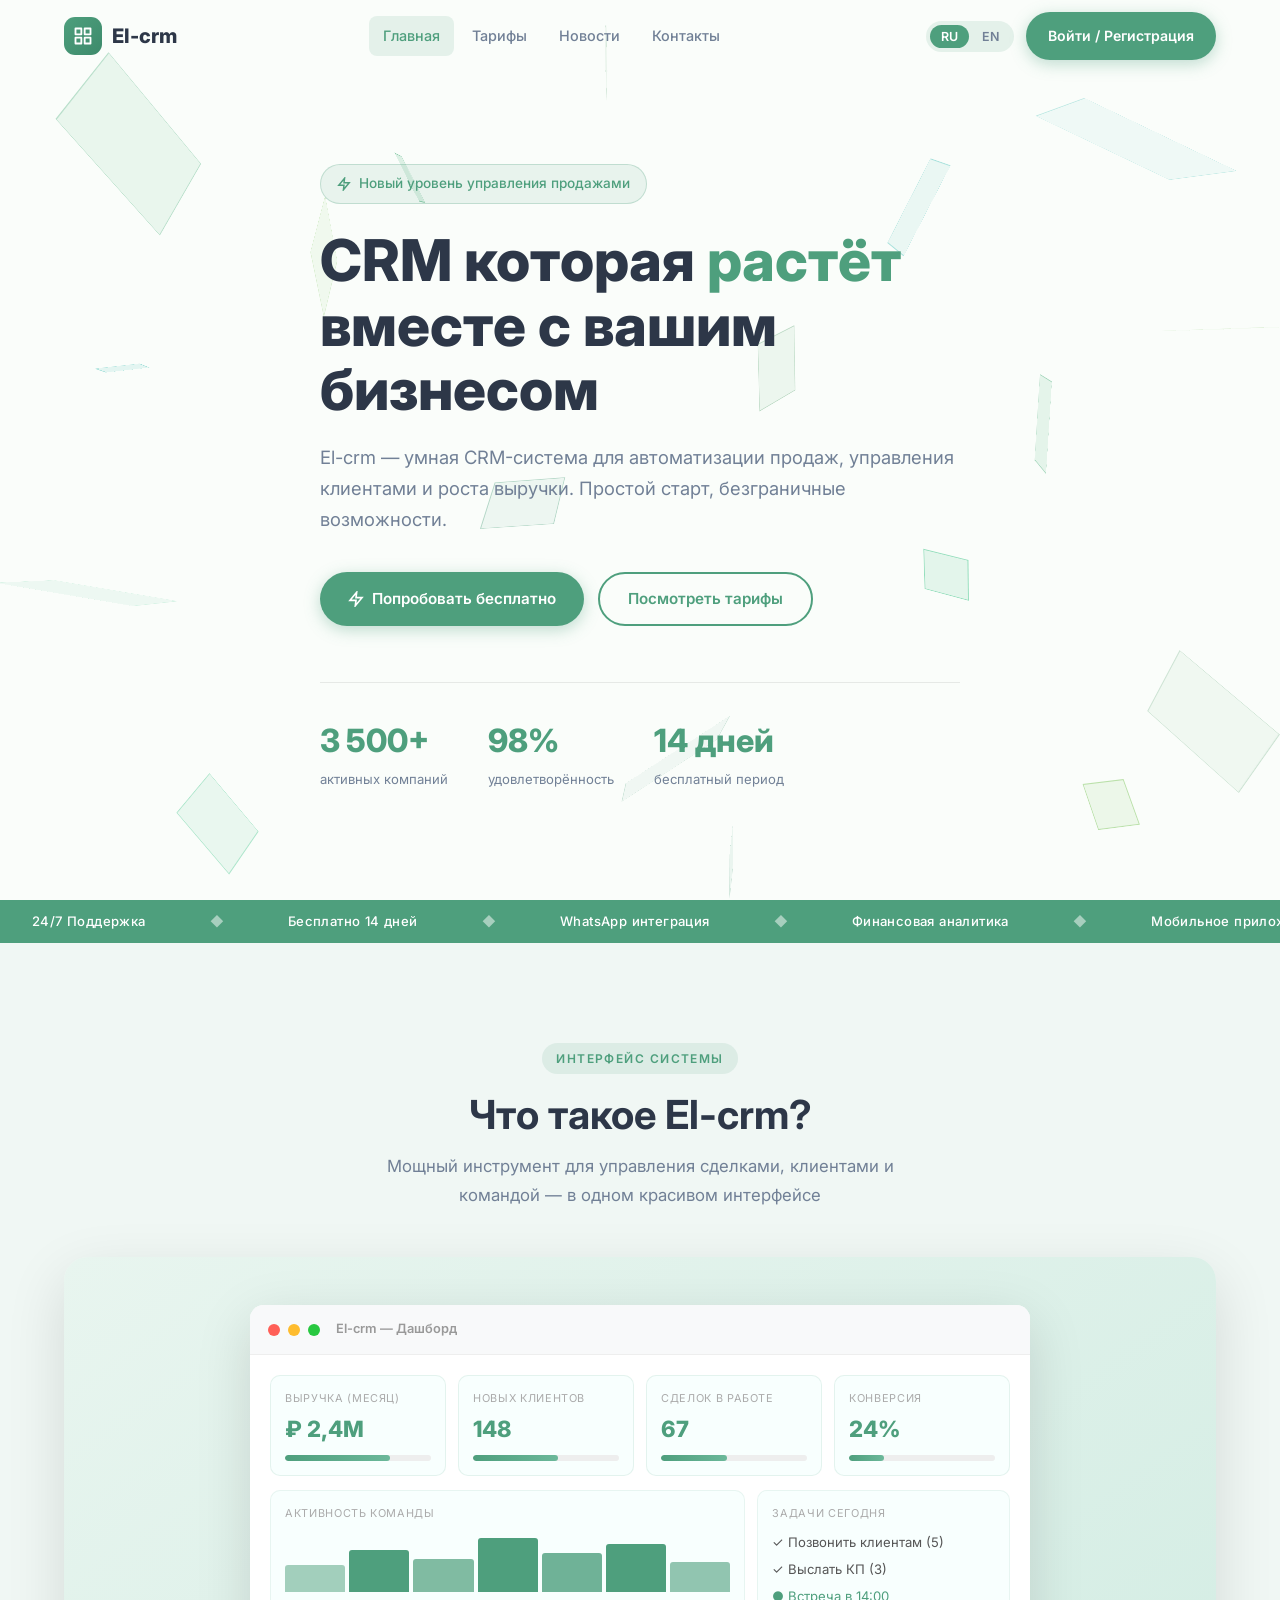
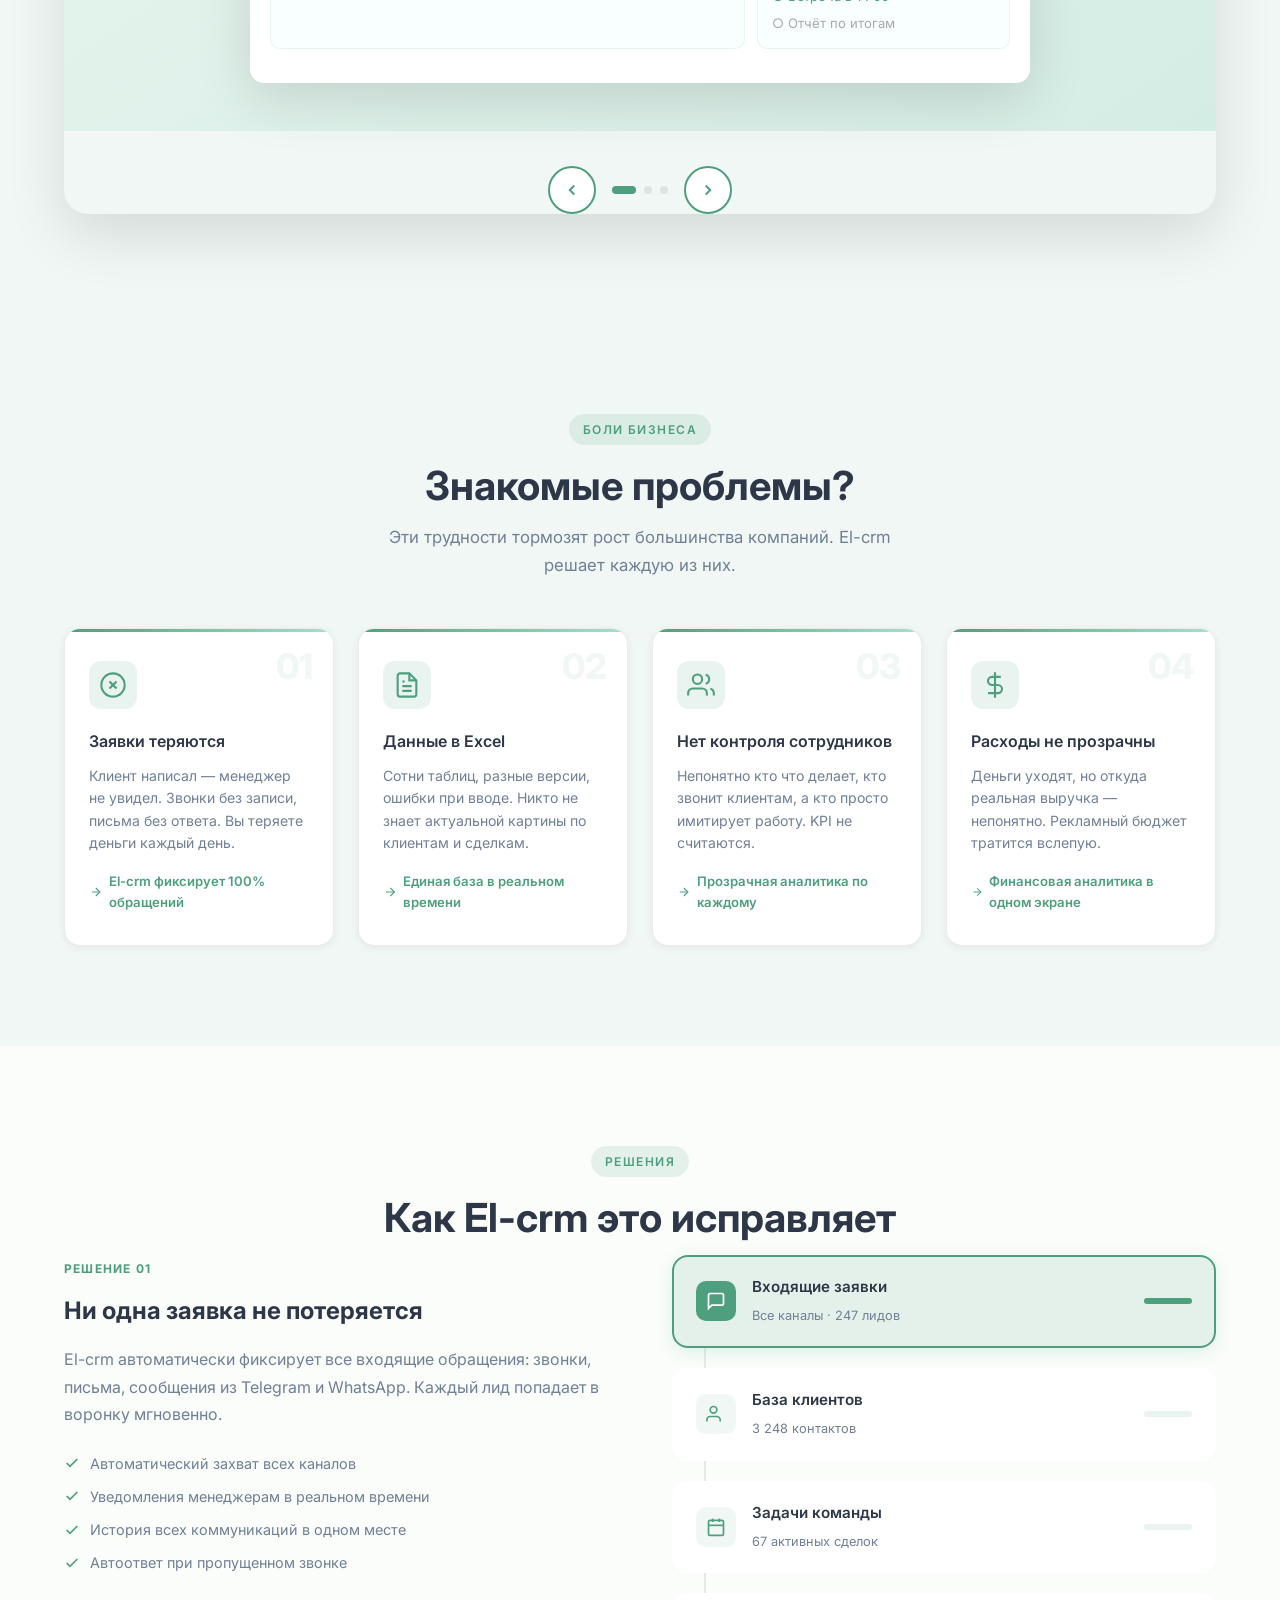
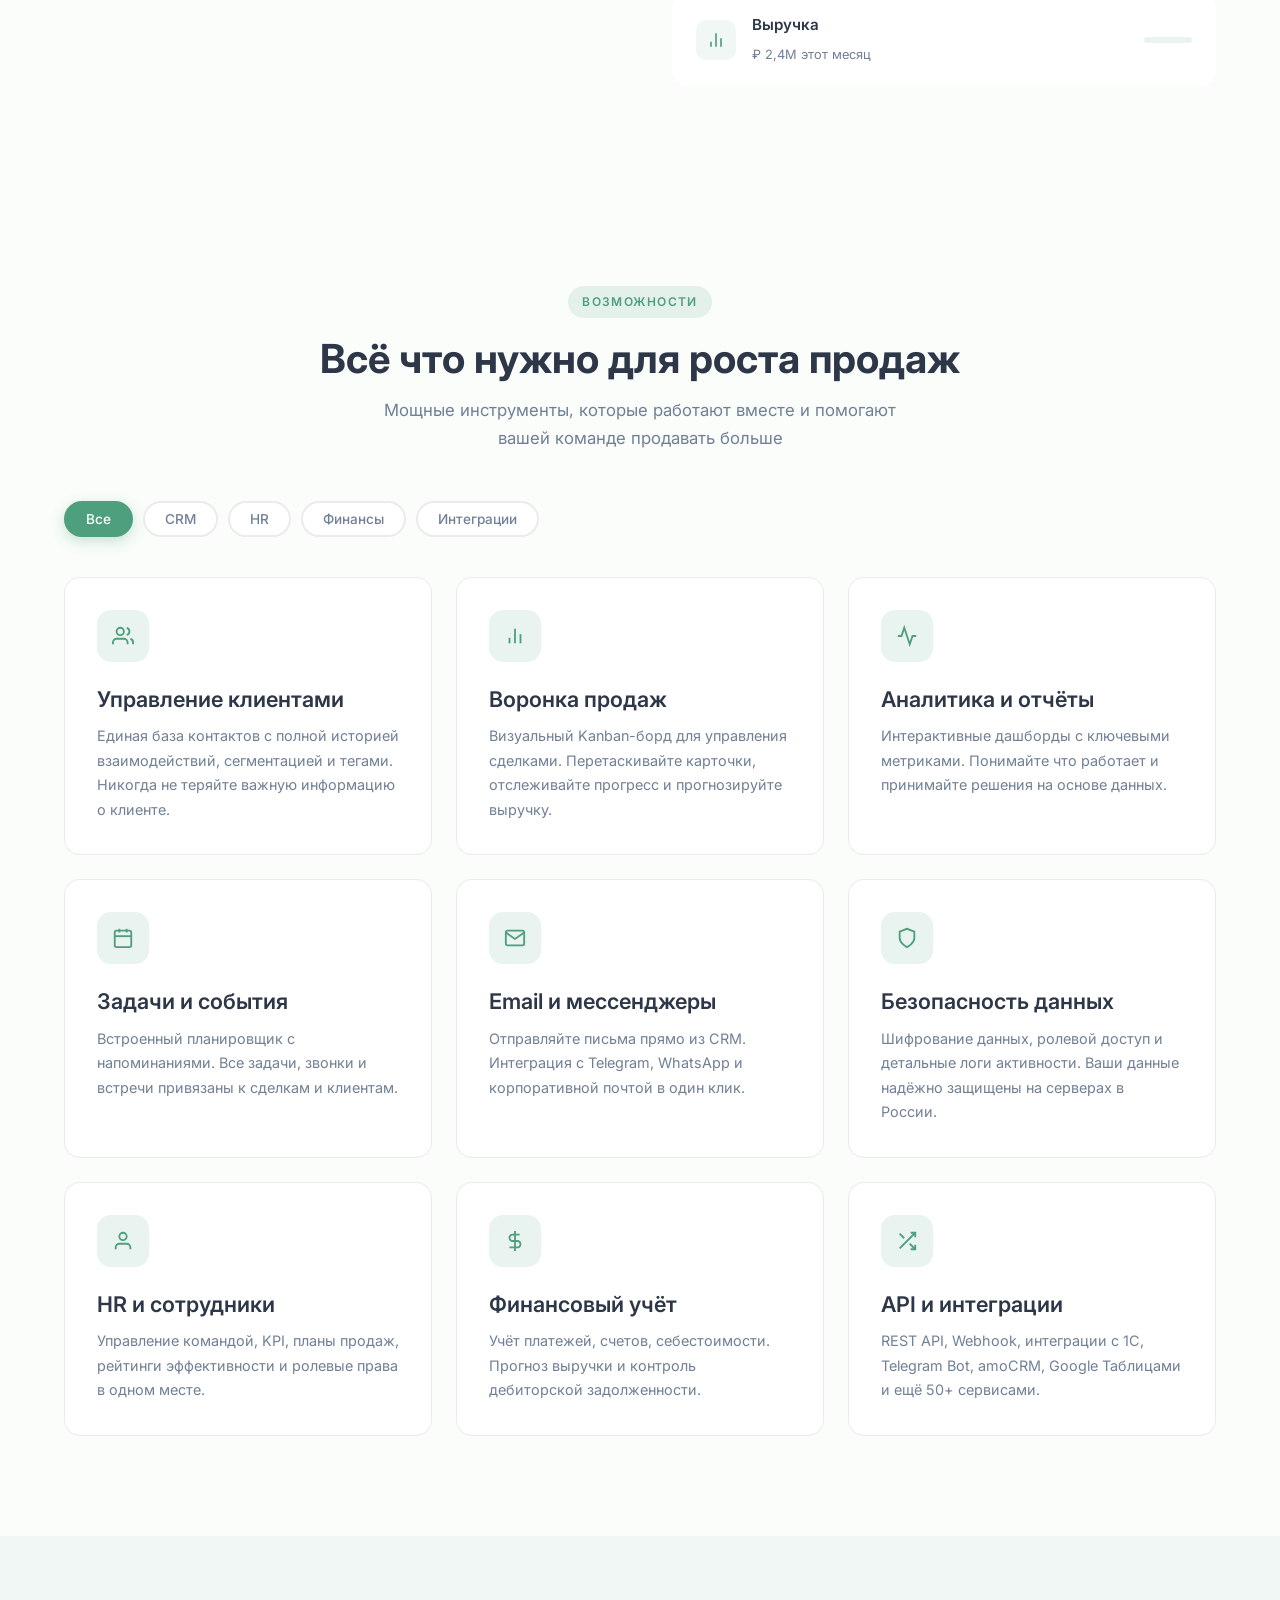
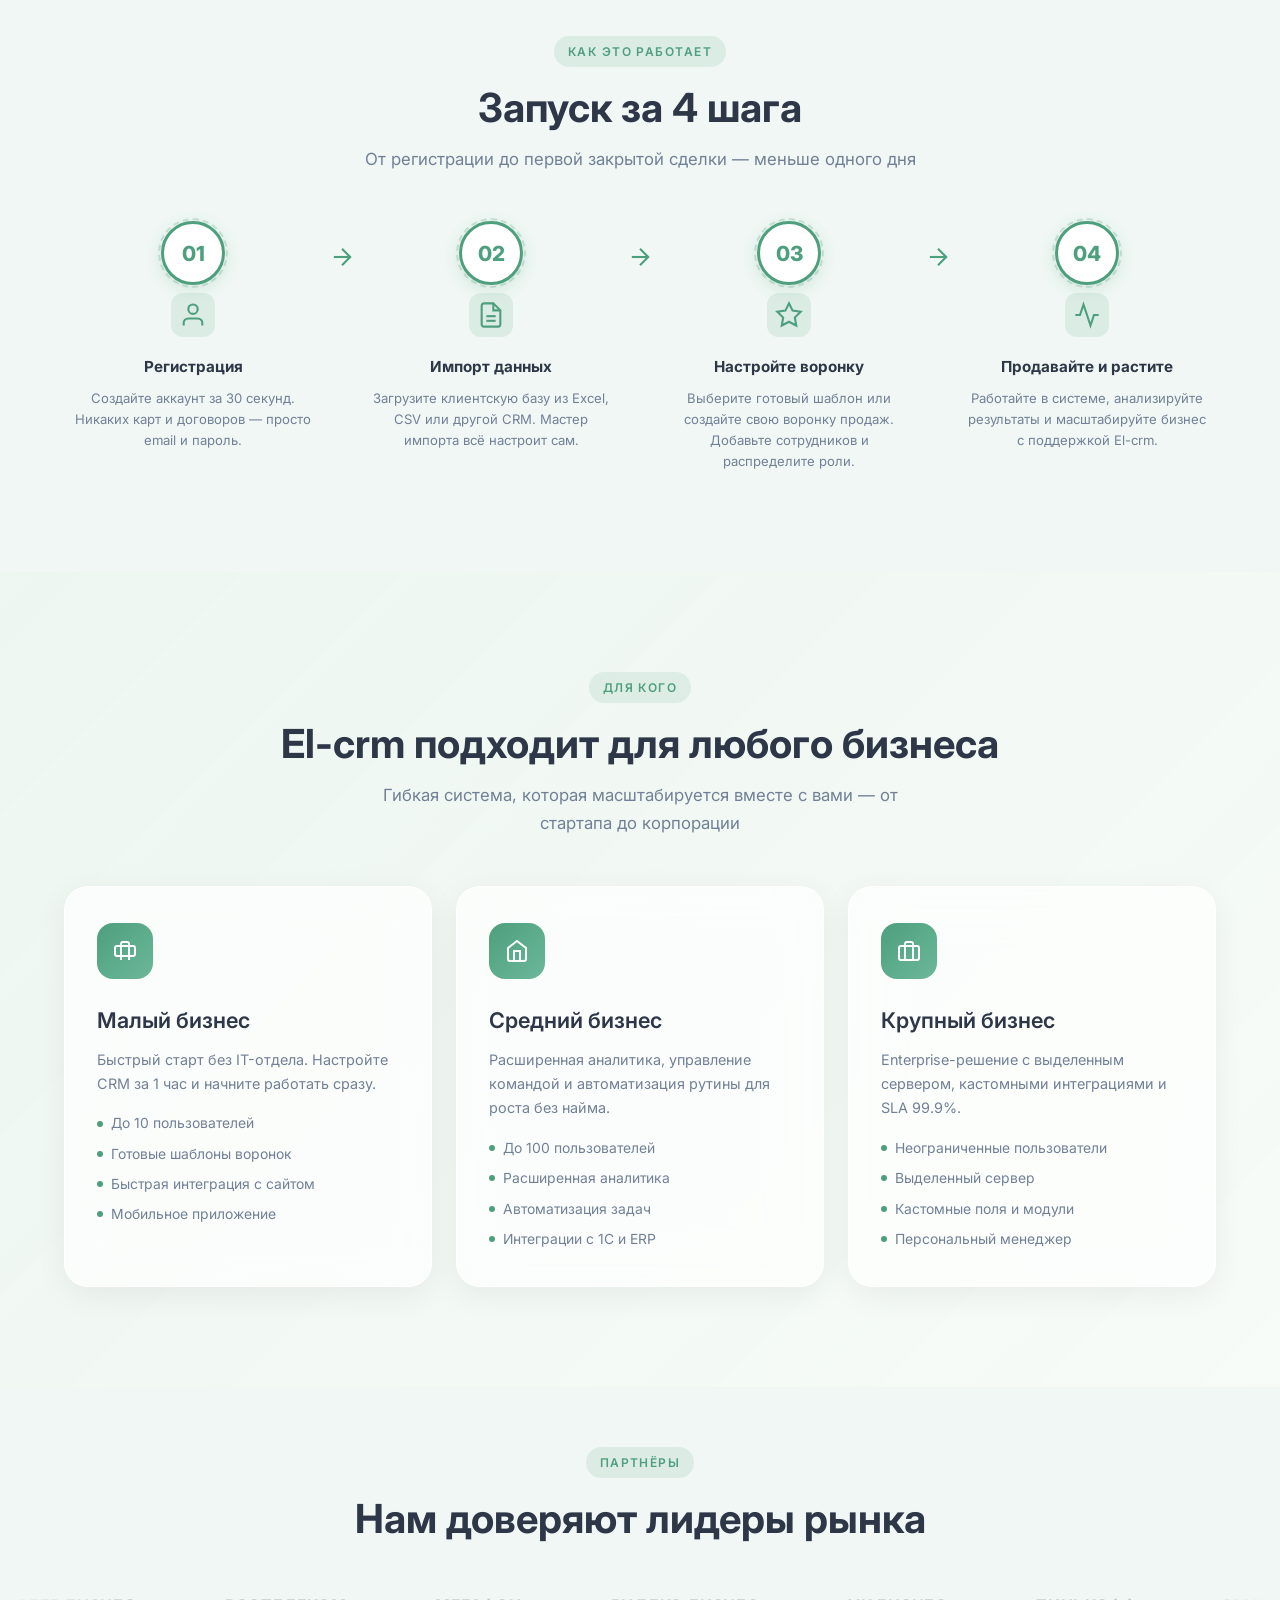
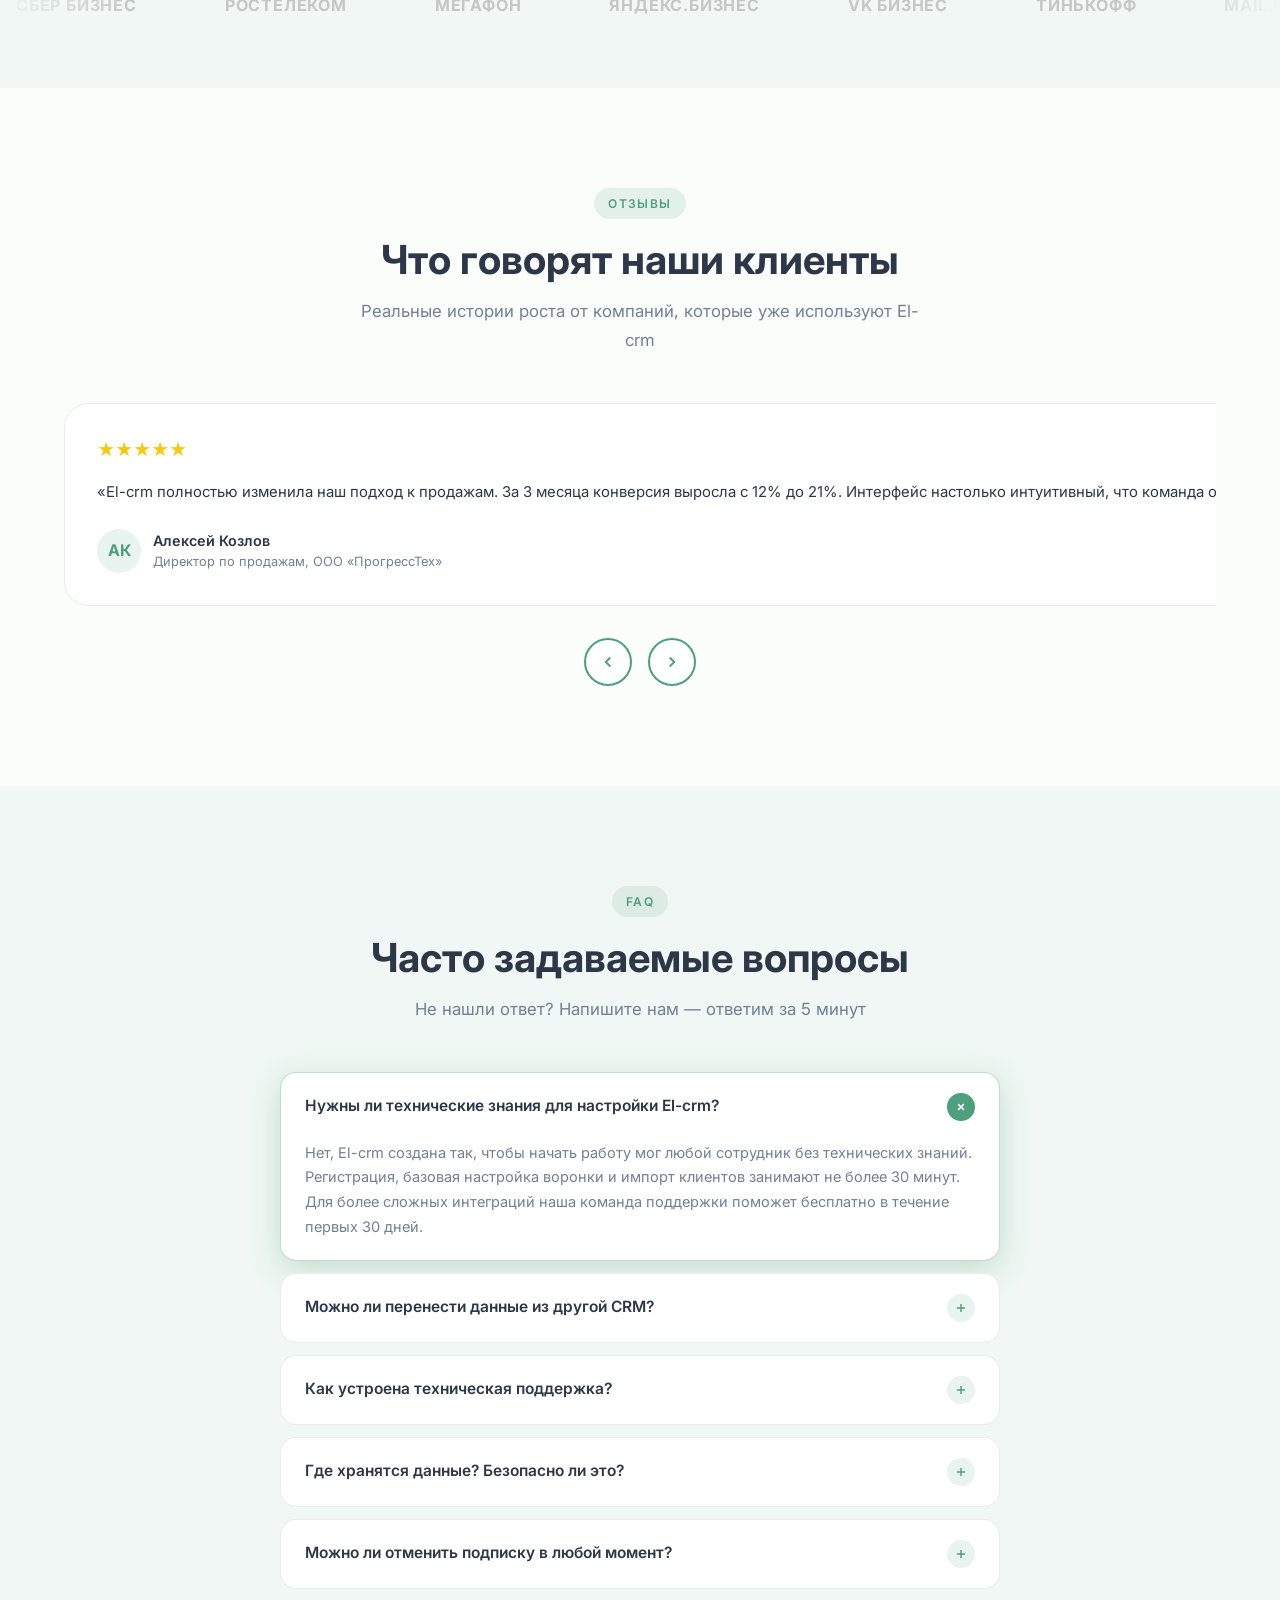
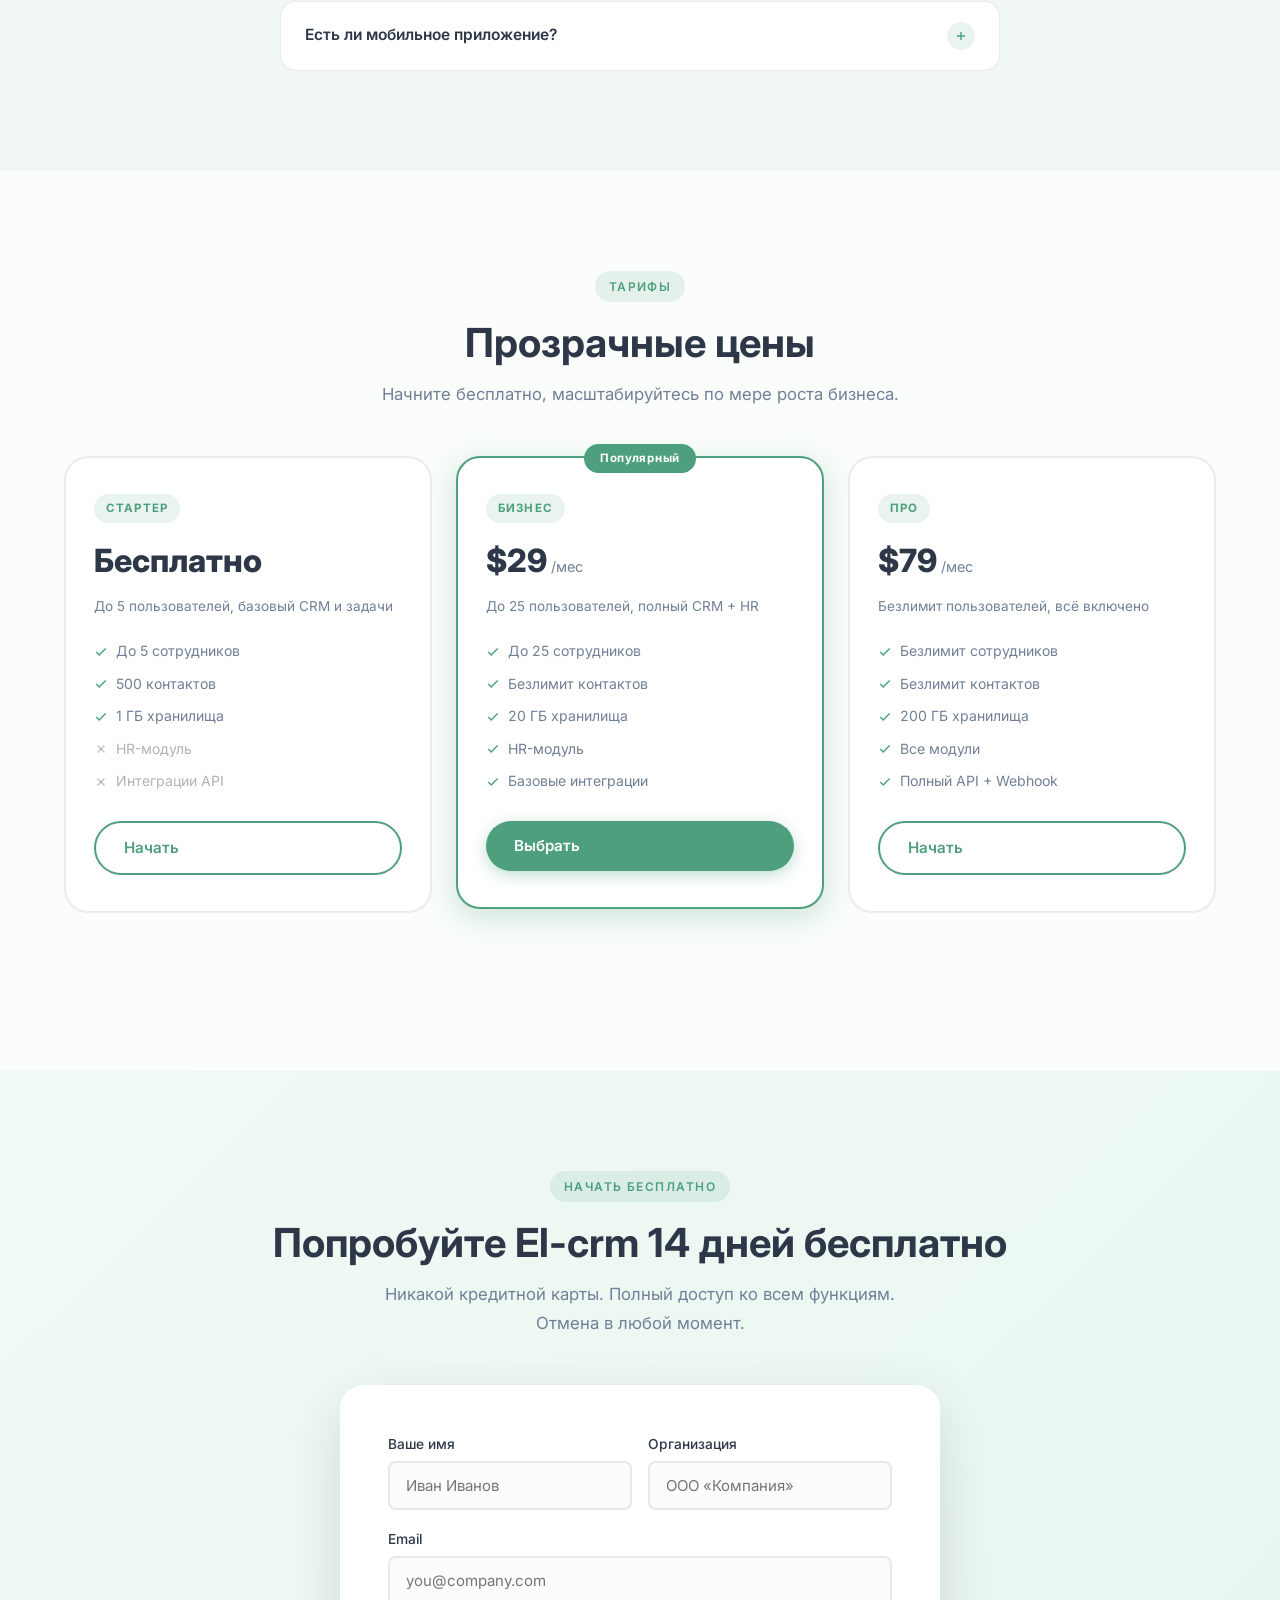
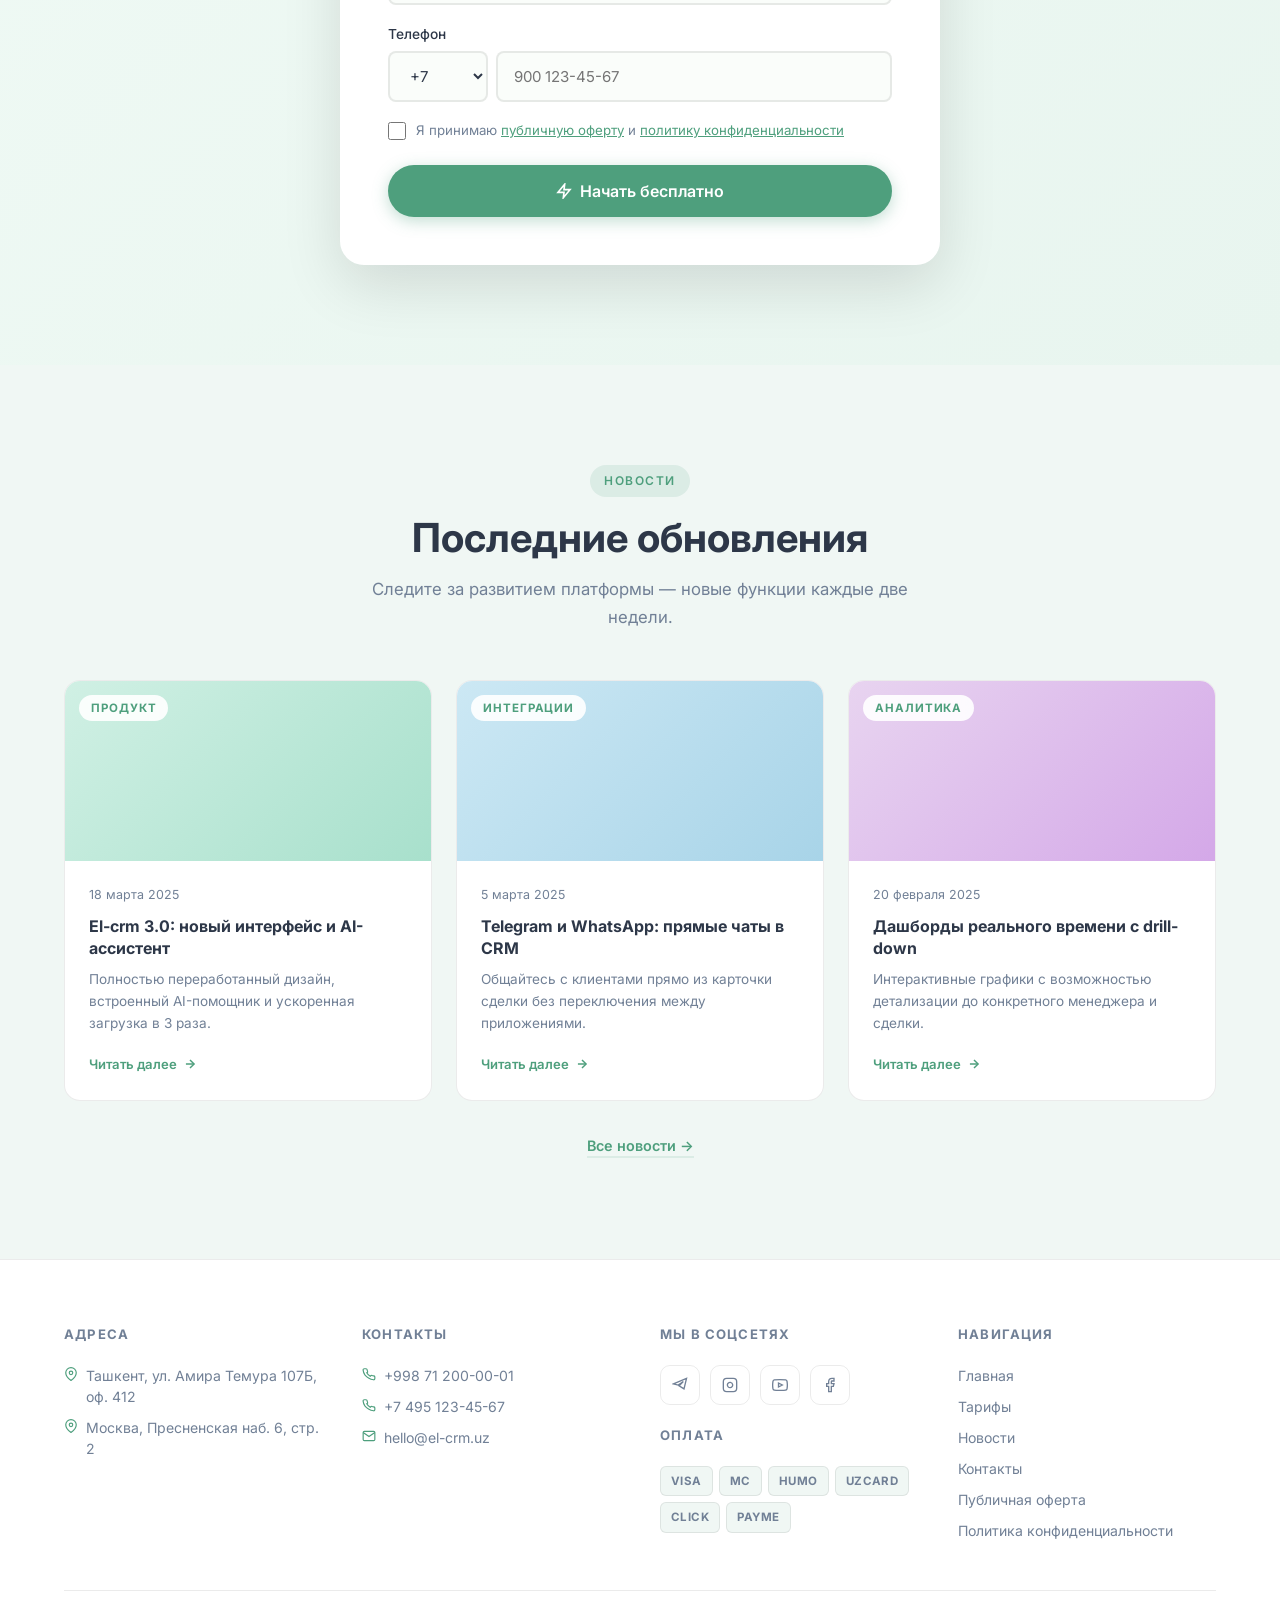
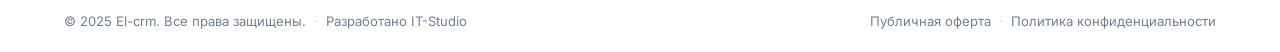
==== commit a740df46: "add new block" ====
--- a/index.html
+++ b/index.html
@@ -11,10 +11,10 @@
 </head>
 <body>
 
-<!-- 3D CUBES BG -->
+<!-- ФОН 3D КУБЫ -->
 <div id="cubes-bg"></div>
 
-<!-- HEADER -->
+<!-- ШАПКА -->
 <header>
   <div class="header-inner">
     <a href="index.html" class="logo">
@@ -42,7 +42,7 @@
   </div>
 </header>
 
-<!-- MOBILE NAV -->
+<!-- МОБИЛЬНАЯ НАВИГАЦИЯ -->
 <nav class="mobile-nav">
   <a href="index.html">Главная</a>
   <a href="pricing.html">Тарифы</a>
@@ -51,7 +51,7 @@
   <a href="#lead" class="btn btn-primary">Войти / Регистрация</a>
 </nav>
 
-<!-- HERO -->
+<!-- ГЕРОЙ -->
 <section class="hero">
   <div class="container">
     <div class="hero-content">
@@ -77,7 +77,34 @@
   </div>
 </section>
 
-<!-- CRM SLIDER -->
+<!-- ПРОМО БЕГУЩАЯ СТРОКА -->
+<div class="promo-ticker">
+  <div class="promo-track">
+    <span>24/7 Поддержка</span><span class="pt-sep">◆</span>
+    <span>Бесплатно 14 дней</span><span class="pt-sep">◆</span>
+    <span>WhatsApp интеграция</span><span class="pt-sep">◆</span>
+    <span>Финансовая аналитика</span><span class="pt-sep">◆</span>
+    <span>Мобильное приложение</span><span class="pt-sep">◆</span>
+    <span>Облачная система</span><span class="pt-sep">◆</span>
+    <span>Voronka продаж</span><span class="pt-sep">◆</span>
+    <span>Telegram-бот</span><span class="pt-sep">◆</span>
+    <span>Экспорт в Excel</span><span class="pt-sep">◆</span>
+    <span>Умные отчёты</span><span class="pt-sep">◆</span>
+    <!-- дубль для бесшовной анимации -->
+    <span>24/7 Поддержка</span><span class="pt-sep">◆</span>
+    <span>Бесплатно 14 дней</span><span class="pt-sep">◆</span>
+    <span>WhatsApp интеграция</span><span class="pt-sep">◆</span>
+    <span>Финансовая аналитика</span><span class="pt-sep">◆</span>
+    <span>Мобильное приложение</span><span class="pt-sep">◆</span>
+    <span>Облачная система</span><span class="pt-sep">◆</span>
+    <span>Voronka продаж</span><span class="pt-sep">◆</span>
+    <span>Telegram-бот</span><span class="pt-sep">◆</span>
+    <span>Экспорт в Excel</span><span class="pt-sep">◆</span>
+    <span>Умные отчёты</span><span class="pt-sep">◆</span>
+  </div>
+</div>
+
+<!-- CRM СЛАЙДЕР -->
 <section class="crm-slider-section section-pad">
   <div class="container">
     <div class="section-center anim">
@@ -88,7 +115,7 @@
     <div class="crm-slider anim d1">
       <div class="crm-track">
 
-        <!-- Slide 1: Dashboard -->
+        <!-- Слайд 1: Дашборд -->
         <div class="slide">
           <div class="slide-mockup-wrap">
             <div class="mockup">
@@ -129,7 +156,7 @@
           </div>
         </div>
 
-        <!-- Slide 2: Pipeline -->
+        <!-- Слайд 2: Воронка продаж -->
         <div class="slide">
           <div class="slide-mockup-wrap">
             <div class="mockup">
@@ -168,7 +195,7 @@
           </div>
         </div>
 
-        <!-- Slide 3: Contacts -->
+        <!-- Слайд 3: Контакты -->
         <div class="slide">
           <div class="slide-mockup-wrap">
             <div class="mockup">
@@ -196,7 +223,7 @@
           </div>
         </div>
 
-      </div><!-- /crm-track -->
+      </div><!-- /конец crm-track -->
       <div class="slider-controls">
         <button class="slider-btn crm-prev" aria-label="Назад">
           <svg width="18" height="18" viewBox="0 0 24 24" fill="none" stroke="currentColor" stroke-width="2.5"><polyline points="15 18 9 12 15 6"/></svg>
@@ -210,11 +237,172 @@
           <svg width="18" height="18" viewBox="0 0 24 24" fill="none" stroke="currentColor" stroke-width="2.5"><polyline points="9 18 15 12 9 6"/></svg>
         </button>
       </div>
-    </div><!-- /crm-slider -->
-  </div>
-</section>
-
-<!-- FEATURES -->
+    </div><!-- /конец crm-slider -->
+  </div>
+</section>
+
+<!-- ПРОБЛЕМЫ БИЗНЕСА -->
+<section class="problems-section section-pad">
+  <div class="container">
+    <div class="section-center anim">
+      <span class="section-label">Боли бизнеса</span>
+      <h2 class="section-title">Знакомые проблемы?</h2>
+      <p class="section-sub">Эти трудности тормозят рост большинства компаний. El-crm решает каждую из них.</p>
+    </div>
+    <div class="problems-grid">
+      <div class="problem-card anim d1">
+        <div class="problem-icon">
+          <svg width="28" height="28" viewBox="0 0 24 24" fill="none" stroke="currentColor" stroke-width="1.8"><circle cx="12" cy="12" r="10"/><line x1="15" y1="9" x2="9" y2="15"/><line x1="9" y1="9" x2="15" y2="15"/></svg>
+        </div>
+        <div class="problem-num">01</div>
+        <h3>Заявки теряются</h3>
+        <p>Клиент написал — менеджер не увидел. Звонки без записи, письма без ответа. Вы теряете деньги каждый день.</p>
+        <div class="problem-arrow">
+          <svg width="16" height="16" viewBox="0 0 24 24" fill="none" stroke="currentColor" stroke-width="2"><line x1="5" y1="12" x2="19" y2="12"/><polyline points="12 5 19 12 12 19"/></svg>
+          El-crm фиксирует 100% обращений
+        </div>
+      </div>
+      <div class="problem-card anim d2">
+        <div class="problem-icon">
+          <svg width="28" height="28" viewBox="0 0 24 24" fill="none" stroke="currentColor" stroke-width="1.8"><path d="M14 2H6a2 2 0 0 0-2 2v16a2 2 0 0 0 2 2h12a2 2 0 0 0 2-2V8z"/><polyline points="14 2 14 8 20 8"/><line x1="16" y1="13" x2="8" y2="13"/><line x1="16" y1="17" x2="8" y2="17"/><polyline points="10 9 9 9 8 9"/></svg>
+        </div>
+        <div class="problem-num">02</div>
+        <h3>Данные в Excel</h3>
+        <p>Сотни таблиц, разные версии, ошибки при вводе. Никто не знает актуальной картины по клиентам и сделкам.</p>
+        <div class="problem-arrow">
+          <svg width="16" height="16" viewBox="0 0 24 24" fill="none" stroke="currentColor" stroke-width="2"><line x1="5" y1="12" x2="19" y2="12"/><polyline points="12 5 19 12 12 19"/></svg>
+          Единая база в реальном времени
+        </div>
+      </div>
+      <div class="problem-card anim d3">
+        <div class="problem-icon">
+          <svg width="28" height="28" viewBox="0 0 24 24" fill="none" stroke="currentColor" stroke-width="1.8"><path d="M17 21v-2a4 4 0 0 0-4-4H5a4 4 0 0 0-4 4v2"/><circle cx="9" cy="7" r="4"/><path d="M23 21v-2a4 4 0 0 0-3-3.87M16 3.13a4 4 0 0 1 0 7.75"/></svg>
+        </div>
+        <div class="problem-num">03</div>
+        <h3>Нет контроля сотрудников</h3>
+        <p>Непонятно кто что делает, кто звонит клиентам, а кто просто имитирует работу. KPI не считаются.</p>
+        <div class="problem-arrow">
+          <svg width="16" height="16" viewBox="0 0 24 24" fill="none" stroke="currentColor" stroke-width="2"><line x1="5" y1="12" x2="19" y2="12"/><polyline points="12 5 19 12 12 19"/></svg>
+          Прозрачная аналитика по каждому
+        </div>
+      </div>
+      <div class="problem-card anim d4">
+        <div class="problem-icon">
+          <svg width="28" height="28" viewBox="0 0 24 24" fill="none" stroke="currentColor" stroke-width="1.8"><line x1="12" y1="1" x2="12" y2="23"/><path d="M17 5H9.5a3.5 3.5 0 0 0 0 7h5a3.5 3.5 0 0 1 0 7H6"/></svg>
+        </div>
+        <div class="problem-num">04</div>
+        <h3>Расходы не прозрачны</h3>
+        <p>Деньги уходят, но откуда реальная выручка — непонятно. Рекламный бюджет тратится вслепую.</p>
+        <div class="problem-arrow">
+          <svg width="16" height="16" viewBox="0 0 24 24" fill="none" stroke="currentColor" stroke-width="2"><line x1="5" y1="12" x2="19" y2="12"/><polyline points="12 5 19 12 12 19"/></svg>
+          Финансовая аналитика в одном экране
+        </div>
+      </div>
+    </div>
+  </div>
+</section>
+
+<!-- ВОРОНКА РЕШЕНИЙ -->
+<section class="solutions-section section-pad">
+  <div class="container">
+    <div class="section-center anim">
+      <span class="section-label">Решения</span>
+      <h2 class="section-title">Как El-crm это исправляет</h2>
+    </div>
+    <div class="solutions-layout anim d1">
+      <!-- ЛЕВАЯ КОЛОНКА: текст -->
+      <div class="solutions-text-wrap">
+        <div class="solution-slide active" data-idx="0">
+          <span class="sol-step">Решение 01</span>
+          <h3>Ни одна заявка не потеряется</h3>
+          <p>El-crm автоматически фиксирует все входящие обращения: звонки, письма, сообщения из Telegram и WhatsApp. Каждый лид попадает в воронку мгновенно.</p>
+          <ul class="sol-list">
+            <li><svg width="16" height="16" viewBox="0 0 24 24" fill="none" stroke="currentColor" stroke-width="2.5"><polyline points="20 6 9 17 4 12"/></svg>Автоматический захват всех каналов</li>
+            <li><svg width="16" height="16" viewBox="0 0 24 24" fill="none" stroke="currentColor" stroke-width="2.5"><polyline points="20 6 9 17 4 12"/></svg>Уведомления менеджерам в реальном времени</li>
+            <li><svg width="16" height="16" viewBox="0 0 24 24" fill="none" stroke="currentColor" stroke-width="2.5"><polyline points="20 6 9 17 4 12"/></svg>История всех коммуникаций в одном месте</li>
+            <li><svg width="16" height="16" viewBox="0 0 24 24" fill="none" stroke="currentColor" stroke-width="2.5"><polyline points="20 6 9 17 4 12"/></svg>Автоответ при пропущенном звонке</li>
+          </ul>
+        </div>
+        <div class="solution-slide" data-idx="1">
+          <span class="sol-step">Решение 02</span>
+          <h3>Все данные в одной системе</h3>
+          <p>Забудьте про Excel. El-crm — единая база клиентов с историей покупок, переписок, задач и документов. Импорт из любых таблиц за 5 минут.</p>
+          <ul class="sol-list">
+            <li><svg width="16" height="16" viewBox="0 0 24 24" fill="none" stroke="currentColor" stroke-width="2.5"><polyline points="20 6 9 17 4 12"/></svg>Импорт из Excel, CSV и других CRM</li>
+            <li><svg width="16" height="16" viewBox="0 0 24 24" fill="none" stroke="currentColor" stroke-width="2.5"><polyline points="20 6 9 17 4 12"/></svg>Карточка клиента с полной историей</li>
+            <li><svg width="16" height="16" viewBox="0 0 24 24" fill="none" stroke="currentColor" stroke-width="2.5"><polyline points="20 6 9 17 4 12"/></svg>Умный поиск по всей базе</li>
+            <li><svg width="16" height="16" viewBox="0 0 24 24" fill="none" stroke="currentColor" stroke-width="2.5"><polyline points="20 6 9 17 4 12"/></svg>Сегментация и теги</li>
+          </ul>
+        </div>
+        <div class="solution-slide" data-idx="2">
+          <span class="sol-step">Решение 03</span>
+          <h3>Прозрачная работа команды</h3>
+          <p>Видите KPI каждого менеджера, количество звонков, встреч и закрытых сделок. Система сама напоминает о задачах и дедлайнах.</p>
+          <ul class="sol-list">
+            <li><svg width="16" height="16" viewBox="0 0 24 24" fill="none" stroke="currentColor" stroke-width="2.5"><polyline points="20 6 9 17 4 12"/></svg>Дашборд KPI по каждому сотруднику</li>
+            <li><svg width="16" height="16" viewBox="0 0 24 24" fill="none" stroke="currentColor" stroke-width="2.5"><polyline points="20 6 9 17 4 12"/></svg>Автонапоминания и дедлайны</li>
+            <li><svg width="16" height="16" viewBox="0 0 24 24" fill="none" stroke="currentColor" stroke-width="2.5"><polyline points="20 6 9 17 4 12"/></svg>Рейтинг продуктивности</li>
+            <li><svg width="16" height="16" viewBox="0 0 24 24" fill="none" stroke="currentColor" stroke-width="2.5"><polyline points="20 6 9 17 4 12"/></svg>Ролевые права доступа</li>
+          </ul>
+        </div>
+        <div class="solution-slide" data-idx="3">
+          <span class="sol-step">Решение 04</span>
+          <h3>Финансы под контролем</h3>
+          <p>Видите выручку по каждому каналу, менеджеру, продукту. Понимаете ROI рекламы и знаете, какие клиенты приносят больше всего денег.</p>
+          <ul class="sol-list">
+            <li><svg width="16" height="16" viewBox="0 0 24 24" fill="none" stroke="currentColor" stroke-width="2.5"><polyline points="20 6 9 17 4 12"/></svg>Финансовые отчёты в реальном времени</li>
+            <li><svg width="16" height="16" viewBox="0 0 24 24" fill="none" stroke="currentColor" stroke-width="2.5"><polyline points="20 6 9 17 4 12"/></svg>Прогноз выручки на месяц/квартал</li>
+            <li><svg width="16" height="16" viewBox="0 0 24 24" fill="none" stroke="currentColor" stroke-width="2.5"><polyline points="20 6 9 17 4 12"/></svg>Аналитика по источникам лидов</li>
+            <li><svg width="16" height="16" viewBox="0 0 24 24" fill="none" stroke="currentColor" stroke-width="2.5"><polyline points="20 6 9 17 4 12"/></svg>Экспорт в 1С и бухгалтерию</li>
+          </ul>
+        </div>
+      </div>
+
+      <!-- ПРАВАЯ КОЛОНКА: воронка -->
+      <div class="funnel-wrap">
+        <div class="funnel-steps">
+          <div class="funnel-step fs-active" data-sol="0">
+            <div class="funnel-icon"><svg width="20" height="20" viewBox="0 0 24 24" fill="none" stroke="currentColor" stroke-width="2"><path d="M21 15a2 2 0 0 1-2 2H7l-4 4V5a2 2 0 0 1 2-2h14a2 2 0 0 1 2 2z"/></svg></div>
+            <div class="funnel-step-text">
+              <strong>Входящие заявки</strong>
+              <span>Все каналы · 247 лидов</span>
+            </div>
+            <div class="funnel-bar" style="--w:100%"></div>
+          </div>
+          <div class="funnel-connector"></div>
+          <div class="funnel-step" data-sol="1">
+            <div class="funnel-icon"><svg width="20" height="20" viewBox="0 0 24 24" fill="none" stroke="currentColor" stroke-width="2"><path d="M17 21v-2a4 4 0 0 0-4-4H5a4 4 0 0 0-4 4v2"/><circle cx="9" cy="7" r="4"/></svg></div>
+            <div class="funnel-step-text">
+              <strong>База клиентов</strong>
+              <span>3 248 контактов</span>
+            </div>
+            <div class="funnel-bar" style="--w:78%"></div>
+          </div>
+          <div class="funnel-connector"></div>
+          <div class="funnel-step" data-sol="2">
+            <div class="funnel-icon"><svg width="20" height="20" viewBox="0 0 24 24" fill="none" stroke="currentColor" stroke-width="2"><rect x="3" y="4" width="18" height="18" rx="2"/><line x1="16" y1="2" x2="16" y2="6"/><line x1="8" y1="2" x2="8" y2="6"/><line x1="3" y1="10" x2="21" y2="10"/></svg></div>
+            <div class="funnel-step-text">
+              <strong>Задачи команды</strong>
+              <span>67 активных сделок</span>
+            </div>
+            <div class="funnel-bar" style="--w:55%"></div>
+          </div>
+          <div class="funnel-connector"></div>
+          <div class="funnel-step" data-sol="3">
+            <div class="funnel-icon"><svg width="20" height="20" viewBox="0 0 24 24" fill="none" stroke="currentColor" stroke-width="2"><line x1="18" y1="20" x2="18" y2="10"/><line x1="12" y1="20" x2="12" y2="4"/><line x1="6" y1="20" x2="6" y2="14"/></svg></div>
+            <div class="funnel-step-text">
+              <strong>Выручка</strong>
+              <span>₽ 2,4М этот месяц</span>
+            </div>
+            <div class="funnel-bar" style="--w:38%"></div>
+          </div>
+        </div>
+      </div>
+    </div>
+  </div>
+</section>
+
+<!-- ВОЗМОЖНОСТИ -->
 <section class="features-section section-pad">
   <div class="container">
     <div class="section-center anim">
@@ -222,42 +410,119 @@
       <h2 class="section-title">Всё что нужно для роста продаж</h2>
       <p class="section-sub">Мощные инструменты, которые работают вместе и помогают вашей команде продавать больше</p>
     </div>
+    <!-- Фильтры возможностей -->
+    <div class="feat-filters anim" style="margin-bottom:40px">
+      <button class="feat-filter active" data-cat="all">Все</button>
+      <button class="feat-filter" data-cat="crm">CRM</button>
+      <button class="feat-filter" data-cat="hr">HR</button>
+      <button class="feat-filter" data-cat="finance">Финансы</button>
+      <button class="feat-filter" data-cat="integrations">Интеграции</button>
+    </div>
     <div class="features-grid">
-      <div class="feat-card anim d1">
+      <div class="feat-card anim d1" data-cat="crm">
         <div class="feat-icon"><svg width="22" height="22" viewBox="0 0 24 24" fill="none" stroke="currentColor" stroke-width="2"><path d="M17 21v-2a4 4 0 0 0-4-4H5a4 4 0 0 0-4 4v2"/><circle cx="9" cy="7" r="4"/><path d="M23 21v-2a4 4 0 0 0-3-3.87M16 3.13a4 4 0 0 1 0 7.75"/></svg></div>
         <h3>Управление клиентами</h3>
         <p>Единая база контактов с полной историей взаимодействий, сегментацией и тегами. Никогда не теряйте важную информацию о клиенте.</p>
       </div>
-      <div class="feat-card anim d2">
+      <div class="feat-card anim d2" data-cat="crm">
         <div class="feat-icon"><svg width="22" height="22" viewBox="0 0 24 24" fill="none" stroke="currentColor" stroke-width="2"><line x1="18" y1="20" x2="18" y2="10"/><line x1="12" y1="20" x2="12" y2="4"/><line x1="6" y1="20" x2="6" y2="14"/></svg></div>
         <h3>Воронка продаж</h3>
         <p>Визуальный Kanban-борд для управления сделками. Перетаскивайте карточки, отслеживайте прогресс и прогнозируйте выручку.</p>
       </div>
-      <div class="feat-card anim d3">
+      <div class="feat-card anim d3" data-cat="finance">
         <div class="feat-icon"><svg width="22" height="22" viewBox="0 0 24 24" fill="none" stroke="currentColor" stroke-width="2"><polyline points="22 12 18 12 15 21 9 3 6 12 2 12"/></svg></div>
         <h3>Аналитика и отчёты</h3>
         <p>Интерактивные дашборды с ключевыми метриками. Понимайте что работает и принимайте решения на основе данных.</p>
       </div>
-      <div class="feat-card anim d1">
+      <div class="feat-card anim d1" data-cat="hr">
         <div class="feat-icon"><svg width="22" height="22" viewBox="0 0 24 24" fill="none" stroke="currentColor" stroke-width="2"><rect x="3" y="4" width="18" height="18" rx="2" ry="2"/><line x1="16" y1="2" x2="16" y2="6"/><line x1="8" y1="2" x2="8" y2="6"/><line x1="3" y1="10" x2="21" y2="10"/></svg></div>
         <h3>Задачи и события</h3>
         <p>Встроенный планировщик с напоминаниями. Все задачи, звонки и встречи привязаны к сделкам и клиентам.</p>
       </div>
-      <div class="feat-card anim d2">
+      <div class="feat-card anim d2" data-cat="integrations">
         <div class="feat-icon"><svg width="22" height="22" viewBox="0 0 24 24" fill="none" stroke="currentColor" stroke-width="2"><path d="M4 4h16c1.1 0 2 .9 2 2v12c0 1.1-.9 2-2 2H4c-1.1 0-2-.9-2-2V6c0-1.1.9-2 2-2z"/><polyline points="22,6 12,13 2,6"/></svg></div>
         <h3>Email и мессенджеры</h3>
         <p>Отправляйте письма прямо из CRM. Интеграция с Telegram, WhatsApp и корпоративной почтой в один клик.</p>
       </div>
-      <div class="feat-card anim d3">
+      <div class="feat-card anim d3" data-cat="crm">
         <div class="feat-icon"><svg width="22" height="22" viewBox="0 0 24 24" fill="none" stroke="currentColor" stroke-width="2"><path d="M12 22s8-4 8-10V5l-8-3-8 3v7c0 6 8 10 8 10z"/></svg></div>
         <h3>Безопасность данных</h3>
         <p>Шифрование данных, ролевой доступ и детальные логи активности. Ваши данные надёжно защищены на серверах в России.</p>
       </div>
-    </div>
-  </div>
-</section>
-
-<!-- FOR WHOM -->
+      <div class="feat-card anim d1" data-cat="hr">
+        <div class="feat-icon"><svg width="22" height="22" viewBox="0 0 24 24" fill="none" stroke="currentColor" stroke-width="2"><path d="M20 21v-2a4 4 0 0 0-4-4H8a4 4 0 0 0-4 4v2"/><circle cx="12" cy="7" r="4"/></svg></div>
+        <h3>HR и сотрудники</h3>
+        <p>Управление командой, KPI, планы продаж, рейтинги эффективности и ролевые права в одном месте.</p>
+      </div>
+      <div class="feat-card anim d2" data-cat="finance">
+        <div class="feat-icon"><svg width="22" height="22" viewBox="0 0 24 24" fill="none" stroke="currentColor" stroke-width="2"><line x1="12" y1="1" x2="12" y2="23"/><path d="M17 5H9.5a3.5 3.5 0 0 0 0 7h5a3.5 3.5 0 0 1 0 7H6"/></svg></div>
+        <h3>Финансовый учёт</h3>
+        <p>Учёт платежей, счетов, себестоимости. Прогноз выручки и контроль дебиторской задолженности.</p>
+      </div>
+      <div class="feat-card anim d3" data-cat="integrations">
+        <div class="feat-icon"><svg width="22" height="22" viewBox="0 0 24 24" fill="none" stroke="currentColor" stroke-width="2"><polyline points="16 3 21 3 21 8"/><line x1="4" y1="20" x2="21" y2="3"/><polyline points="21 16 21 21 16 21"/><line x1="15" y1="15" x2="21" y2="21"/><line x1="4" y1="4" x2="9" y2="9"/></svg></div>
+        <h3>API и интеграции</h3>
+        <p>REST API, Webhook, интеграции с 1С, Telegram Bot, amoCRM, Google Таблицами и ещё 50+ сервисами.</p>
+      </div>
+    </div>
+  </div>
+</section>
+
+<!-- КАК ЭТО РАБОТАЕТ -->
+<section class="how-section section-pad">
+  <div class="container">
+    <div class="section-center anim">
+      <span class="section-label">Как это работает</span>
+      <h2 class="section-title">Запуск за 4 шага</h2>
+      <p class="section-sub">От регистрации до первой закрытой сделки — меньше одного дня</p>
+    </div>
+    <div class="how-steps">
+      <div class="how-step anim d1">
+        <div class="how-num">01</div>
+        <div class="how-icon">
+          <svg width="28" height="28" viewBox="0 0 24 24" fill="none" stroke="currentColor" stroke-width="1.8"><path d="M20 21v-2a4 4 0 0 0-4-4H8a4 4 0 0 0-4 4v2"/><circle cx="12" cy="7" r="4"/></svg>
+        </div>
+        <h4>Регистрация</h4>
+        <p>Создайте аккаунт за 30 секунд. Никаких карт и договоров — просто email и пароль.</p>
+      </div>
+      <div class="how-arrow anim d2">
+        <svg width="28" height="28" viewBox="0 0 24 24" fill="none" stroke="currentColor" stroke-width="1.8"><line x1="5" y1="12" x2="19" y2="12"/><polyline points="12 5 19 12 12 19"/></svg>
+      </div>
+      <div class="how-step anim d2">
+        <div class="how-num">02</div>
+        <div class="how-icon">
+          <svg width="28" height="28" viewBox="0 0 24 24" fill="none" stroke="currentColor" stroke-width="1.8"><path d="M14 2H6a2 2 0 0 0-2 2v16a2 2 0 0 0 2 2h12a2 2 0 0 0 2-2V8z"/><polyline points="14 2 14 8 20 8"/><line x1="16" y1="13" x2="8" y2="13"/><line x1="16" y1="17" x2="8" y2="17"/></svg>
+        </div>
+        <h4>Импорт данных</h4>
+        <p>Загрузите клиентскую базу из Excel, CSV или другой CRM. Мастер импорта всё настроит сам.</p>
+      </div>
+      <div class="how-arrow anim d3">
+        <svg width="28" height="28" viewBox="0 0 24 24" fill="none" stroke="currentColor" stroke-width="1.8"><line x1="5" y1="12" x2="19" y2="12"/><polyline points="12 5 19 12 12 19"/></svg>
+      </div>
+      <div class="how-step anim d3">
+        <div class="how-num">03</div>
+        <div class="how-icon">
+          <svg width="28" height="28" viewBox="0 0 24 24" fill="none" stroke="currentColor" stroke-width="1.8"><polygon points="12 2 15.09 8.26 22 9.27 17 14.14 18.18 21.02 12 17.77 5.82 21.02 7 14.14 2 9.27 8.91 8.26 12 2"/></svg>
+        </div>
+        <h4>Настройте воронку</h4>
+        <p>Выберите готовый шаблон или создайте свою воронку продаж. Добавьте сотрудников и распределите роли.</p>
+      </div>
+      <div class="how-arrow anim d4">
+        <svg width="28" height="28" viewBox="0 0 24 24" fill="none" stroke="currentColor" stroke-width="1.8"><line x1="5" y1="12" x2="19" y2="12"/><polyline points="12 5 19 12 12 19"/></svg>
+      </div>
+      <div class="how-step anim d4">
+        <div class="how-num">04</div>
+        <div class="how-icon">
+          <svg width="28" height="28" viewBox="0 0 24 24" fill="none" stroke="currentColor" stroke-width="1.8"><polyline points="22 12 18 12 15 21 9 3 6 12 2 12"/></svg>
+        </div>
+        <h4>Продавайте и растите</h4>
+        <p>Работайте в системе, анализируйте результаты и масштабируйте бизнес с поддержкой El-crm.</p>
+      </div>
+    </div>
+  </div>
+</section>
+
+<!-- ДЛЯ КОГО -->
 <section class="for-whom-section section-pad">
   <div class="container">
     <div class="section-center anim">
@@ -303,7 +568,7 @@
   </div>
 </section>
 
-<!-- PARTNERS TICKER -->
+<!-- БЕГУЩАЯ СТРОКА ПАРТНЁРОВ -->
 <section class="ticker-section">
   <div class="container">
     <div class="section-center anim" style="margin-bottom:40px">
@@ -325,7 +590,7 @@
       <span class="partner">2ГИС</span>
       <span class="partner">АВИТО БИЗНЕС</span>
       <span class="partner">ОЗО́Н SELLER</span>
-      <!-- duplicate for seamless loop -->
+      <!-- дубль для бесшовной анимации -->
       <span class="partner">СБЕР БИЗНЕС</span>
       <span class="partner">РОСТЕЛЕКОМ</span>
       <span class="partner">МЕГАФОН</span>
@@ -342,7 +607,7 @@
   </div>
 </section>
 
-<!-- REVIEWS -->
+<!-- ОТЗЫВЫ -->
 <section class="reviews-section section-pad">
   <div class="container">
     <div class="section-center anim">
@@ -405,7 +670,7 @@
   </div>
 </section>
 
-<!-- FAQ -->
+<!-- ЧАСТЫЕ ВОПРОСЫ -->
 <section class="faq-section section-pad">
   <div class="container">
     <div class="section-center anim">
@@ -454,7 +719,61 @@
   </div>
 </section>
 
-<!-- LEAD FORM -->
+<!-- МИНИ ТАРИФЫ -->
+<section class="mini-pricing-section section-pad">
+  <div class="container">
+    <div class="section-center anim" style="margin-bottom:48px">
+      <span class="section-label">Тарифы</span>
+      <h2 class="section-title">Прозрачные цены</h2>
+      <p class="section-sub">Начните бесплатно, масштабируйтесь по мере роста бизнеса.</p>
+    </div>
+    <div class="mini-pricing-grid">
+      <div class="mp-card anim d1">
+        <div class="mp-badge">Стартер</div>
+        <div class="mp-price"><span class="mp-amount">Бесплатно</span></div>
+        <div class="mp-desc">До 5 пользователей, базовый CRM и задачи</div>
+        <ul class="mp-features">
+          <li><svg width="14" height="14" viewBox="0 0 24 24" fill="none" stroke="currentColor" stroke-width="2.5"><polyline points="20 6 9 17 4 12"/></svg>До 5 сотрудников</li>
+          <li><svg width="14" height="14" viewBox="0 0 24 24" fill="none" stroke="currentColor" stroke-width="2.5"><polyline points="20 6 9 17 4 12"/></svg>500 контактов</li>
+          <li><svg width="14" height="14" viewBox="0 0 24 24" fill="none" stroke="currentColor" stroke-width="2.5"><polyline points="20 6 9 17 4 12"/></svg>1 ГБ хранилища</li>
+          <li class="mp-no"><svg width="14" height="14" viewBox="0 0 24 24" fill="none" stroke="currentColor" stroke-width="2"><line x1="18" y1="6" x2="6" y2="18"/><line x1="6" y1="6" x2="18" y2="18"/></svg>HR-модуль</li>
+          <li class="mp-no"><svg width="14" height="14" viewBox="0 0 24 24" fill="none" stroke="currentColor" stroke-width="2"><line x1="18" y1="6" x2="6" y2="18"/><line x1="6" y1="6" x2="18" y2="18"/></svg>Интеграции API</li>
+        </ul>
+        <a href="pricing.html" class="btn btn-outline" style="width:100%;text-align:center">Начать</a>
+      </div>
+      <div class="mp-card mp-card--featured anim d2">
+        <div class="mp-badge">Бизнес</div>
+        <div class="mp-popular">Популярный</div>
+        <div class="mp-price"><span class="mp-amount">$29</span><span class="mp-per">/мес</span></div>
+        <div class="mp-desc">До 25 пользователей, полный CRM + HR</div>
+        <ul class="mp-features">
+          <li><svg width="14" height="14" viewBox="0 0 24 24" fill="none" stroke="currentColor" stroke-width="2.5"><polyline points="20 6 9 17 4 12"/></svg>До 25 сотрудников</li>
+          <li><svg width="14" height="14" viewBox="0 0 24 24" fill="none" stroke="currentColor" stroke-width="2.5"><polyline points="20 6 9 17 4 12"/></svg>Безлимит контактов</li>
+          <li><svg width="14" height="14" viewBox="0 0 24 24" fill="none" stroke="currentColor" stroke-width="2.5"><polyline points="20 6 9 17 4 12"/></svg>20 ГБ хранилища</li>
+          <li><svg width="14" height="14" viewBox="0 0 24 24" fill="none" stroke="currentColor" stroke-width="2.5"><polyline points="20 6 9 17 4 12"/></svg>HR-модуль</li>
+          <li><svg width="14" height="14" viewBox="0 0 24 24" fill="none" stroke="currentColor" stroke-width="2.5"><polyline points="20 6 9 17 4 12"/></svg>Базовые интеграции</li>
+        </ul>
+        <a href="pricing.html" class="btn btn-primary" style="width:100%;text-align:center">Выбрать</a>
+      </div>
+      <div class="mp-card anim d3">
+        <div class="mp-badge">Про</div>
+        <div class="mp-price"><span class="mp-amount">$79</span><span class="mp-per">/мес</span></div>
+        <div class="mp-desc">Безлимит пользователей, всё включено</div>
+        <ul class="mp-features">
+          <li><svg width="14" height="14" viewBox="0 0 24 24" fill="none" stroke="currentColor" stroke-width="2.5"><polyline points="20 6 9 17 4 12"/></svg>Безлимит сотрудников</li>
+          <li><svg width="14" height="14" viewBox="0 0 24 24" fill="none" stroke="currentColor" stroke-width="2.5"><polyline points="20 6 9 17 4 12"/></svg>Безлимит контактов</li>
+          <li><svg width="14" height="14" viewBox="0 0 24 24" fill="none" stroke="currentColor" stroke-width="2.5"><polyline points="20 6 9 17 4 12"/></svg>200 ГБ хранилища</li>
+          <li><svg width="14" height="14" viewBox="0 0 24 24" fill="none" stroke="currentColor" stroke-width="2.5"><polyline points="20 6 9 17 4 12"/></svg>Все модули</li>
+          <li><svg width="14" height="14" viewBox="0 0 24 24" fill="none" stroke="currentColor" stroke-width="2.5"><polyline points="20 6 9 17 4 12"/></svg>Полный API + Webhook</li>
+        </ul>
+        <a href="pricing.html" class="btn btn-outline" style="width:100%;text-align:center">Начать</a>
+      </div>
+    </div>
+    <div class="mp-all-link anim"><a href="pricing.html">Сравнить все тарифы →</a></div>
+  </div>
+</section>
+
+<!-- ФОРМА ЗАЯВКИ -->
 <section class="lead-section section-pad" id="lead">
   <div class="container">
     <div class="section-center anim" style="margin-bottom:48px">
@@ -504,7 +823,57 @@
   </div>
 </section>
 
-<!-- FOOTER -->
+<!-- НОВОСТИ НА ГЛАВНОЙ -->
+<section class="home-news-section section-pad">
+  <div class="container">
+    <div class="section-center anim" style="margin-bottom:48px">
+      <span class="section-label">Новости</span>
+      <h2 class="section-title">Последние обновления</h2>
+      <p class="section-sub">Следите за развитием платформы — новые функции каждые две недели.</p>
+    </div>
+    <div class="home-news-grid">
+      <article class="hn-card anim d1">
+        <div class="hn-img">
+          <div class="hn-img-placeholder hn-img-1"></div>
+          <span class="hn-tag">Продукт</span>
+        </div>
+        <div class="hn-body">
+          <span class="hn-date">18 марта 2025</span>
+          <h3 class="hn-title">El-crm 3.0: новый интерфейс и AI-ассистент</h3>
+          <p class="hn-text">Полностью переработанный дизайн, встроенный AI-помощник и ускоренная загрузка в 3 раза.</p>
+          <a href="news.html" class="hn-link">Читать далее <svg width="14" height="14" viewBox="0 0 24 24" fill="none" stroke="currentColor" stroke-width="2.5"><line x1="5" y1="12" x2="19" y2="12"/><polyline points="12 5 19 12 12 19"/></svg></a>
+        </div>
+      </article>
+      <article class="hn-card anim d2">
+        <div class="hn-img">
+          <div class="hn-img-placeholder hn-img-2"></div>
+          <span class="hn-tag">Интеграции</span>
+        </div>
+        <div class="hn-body">
+          <span class="hn-date">5 марта 2025</span>
+          <h3 class="hn-title">Telegram и WhatsApp: прямые чаты в CRM</h3>
+          <p class="hn-text">Общайтесь с клиентами прямо из карточки сделки без переключения между приложениями.</p>
+          <a href="news.html" class="hn-link">Читать далее <svg width="14" height="14" viewBox="0 0 24 24" fill="none" stroke="currentColor" stroke-width="2.5"><line x1="5" y1="12" x2="19" y2="12"/><polyline points="12 5 19 12 12 19"/></svg></a>
+        </div>
+      </article>
+      <article class="hn-card anim d3">
+        <div class="hn-img">
+          <div class="hn-img-placeholder hn-img-3"></div>
+          <span class="hn-tag">Аналитика</span>
+        </div>
+        <div class="hn-body">
+          <span class="hn-date">20 февраля 2025</span>
+          <h3 class="hn-title">Дашборды реального времени с drill-down</h3>
+          <p class="hn-text">Интерактивные графики с возможностью детализации до конкретного менеджера и сделки.</p>
+          <a href="news.html" class="hn-link">Читать далее <svg width="14" height="14" viewBox="0 0 24 24" fill="none" stroke="currentColor" stroke-width="2.5"><line x1="5" y1="12" x2="19" y2="12"/><polyline points="12 5 19 12 12 19"/></svg></a>
+        </div>
+      </article>
+    </div>
+    <div class="mp-all-link anim"><a href="news.html">Все новости →</a></div>
+  </div>
+</section>
+
+<!-- ПОДВАЛ -->
 <footer>
   <div class="container">
     <div class="footer-grid">
--- a/css/style.css
+++ b/css/style.css
@@ -1,430 +1,2945 @@
-/* ===== DESIGN TOKENS ===== */
+/* ===== ПЕРЕМЕННЫЕ ===== */
 :root {
-  --bg: #FAFDFA;
-  --bg-alt: #F0F7F4;
-  --white: #FFFFFF;
-  --accent: #4E9F7D;
-  --accent-light: rgba(78,159,125,0.12);
+  --bg:           #FAFDFA;
+  --bg-alt:       #F0F7F4;
+  --white:        #FFFFFF;
+  --accent:       #4E9F7D;
+  --accent-light: rgba(78, 159, 125, 0.12);
   --accent-hover: #3D8A6B;
-  --accent-glow: rgba(78,159,125,0.25);
-  --text: #2D3748;
-  --text-muted: #718096;
-  --border: rgba(0,0,0,0.08);
-  --shadow-sm: 0 2px 8px rgba(0,0,0,0.06);
-  --shadow-md: 0 8px 24px rgba(0,0,0,0.1);
-  --shadow-lg: 0 20px 60px rgba(0,0,0,0.12);
-  --shadow-green: 0 8px 30px rgba(78,159,125,0.28);
-  --radius: 16px;
-  --radius-sm: 8px;
-  --radius-lg: 24px;
-  --radius-full: 100px;
-  --transition: 0.3s cubic-bezier(0.4,0,0.2,1);
-  --font: 'Inter', -apple-system, BlinkMacSystemFont, sans-serif;
-  --max-width: 1200px;
-  --header-h: 72px;
-}
-
-/* ===== RESET ===== */
-*,*::before,*::after{box-sizing:border-box;margin:0;padding:0}
-html{scroll-behavior:smooth}
-body{font-family:var(--font);background:var(--bg);color:var(--text);line-height:1.6;overflow-x:hidden}
-img{max-width:100%;display:block}
-a{text-decoration:none;color:inherit}
-ul{list-style:none}
-button{cursor:pointer;border:none;background:none;font-family:inherit}
-input,textarea,select{font-family:inherit}
-
-/* ===== CONTAINER ===== */
-.container{max-width:var(--max-width);margin:0 auto;padding:0 24px}
-
-/* ===== TYPOGRAPHY ===== */
-h1{font-size:clamp(2.2rem,5vw,3.6rem);font-weight:800;line-height:1.12}
-h2{font-size:clamp(1.6rem,3.5vw,2.5rem);font-weight:700;line-height:1.25}
-h3{font-size:clamp(1.05rem,2vw,1.35rem);font-weight:600}
-p{line-height:1.7}
-
-.section-label{display:inline-block;font-size:.75rem;font-weight:600;letter-spacing:.12em;text-transform:uppercase;color:var(--accent);background:var(--accent-light);padding:6px 14px;border-radius:var(--radius-full);margin-bottom:16px}
-.section-title{margin-bottom:12px}
-.section-sub{color:var(--text-muted);font-size:1.05rem;max-width:560px;margin-bottom:48px}
-.section-center{text-align:center}
-.section-center .section-sub{margin-left:auto;margin-right:auto}
-.section-pad{padding:100px 0}
-.section-pad-sm{padding:64px 0}
-
-/* ===== BUTTONS ===== */
-.btn{display:inline-flex;align-items:center;gap:8px;padding:13px 28px;border-radius:var(--radius-full);font-weight:600;font-size:.95rem;transition:all var(--transition);min-height:48px;white-space:nowrap}
-.btn-primary{background:var(--accent);color:#fff;box-shadow:0 4px 16px rgba(78,159,125,.35)}
-.btn-primary:hover{background:var(--accent-hover);box-shadow:var(--shadow-green);transform:translateY(-2px)}
-.btn-outline{background:transparent;color:var(--accent);border:2px solid var(--accent)}
-.btn-outline:hover{background:var(--accent-light);transform:translateY(-2px)}
-.btn-white{background:#fff;color:var(--accent);box-shadow:var(--shadow-md)}
-.btn-white:hover{transform:translateY(-2px);box-shadow:var(--shadow-lg)}
-
-/* ===== ANIMATIONS ===== */
-@keyframes fadeInUp{from{opacity:0;transform:translateY(32px)}to{opacity:1;transform:translateY(0)}}
-@keyframes float{0%,100%{transform:translateY(0)}50%{transform:translateY(-18px)}}
-@keyframes ticker{from{transform:translateX(0)}to{transform:translateX(-50%)}}
-@keyframes pulse-ring{0%,100%{box-shadow:0 0 0 0 rgba(78,159,125,.5)}50%{box-shadow:0 0 0 14px rgba(78,159,125,0)}}
-@keyframes spinCubeA{0%{transform:rotateX(0deg) rotateY(0deg)}100%{transform:rotateX(360deg) rotateY(360deg)}}
-@keyframes spinCubeB{0%{transform:rotateX(0deg) rotateY(0deg) rotateZ(0deg)}100%{transform:rotateX(-360deg) rotateY(180deg) rotateZ(360deg)}}
-@keyframes shimmer{0%{background-position:-200% 0}100%{background-position:200% 0}}
-
-.anim{opacity:0;transform:translateY(28px);transition:opacity .7s ease,transform .7s ease}
-.anim.in{opacity:1;transform:translateY(0)}
-.d1{transition-delay:.1s}.d2{transition-delay:.2s}.d3{transition-delay:.3s}
-.d4{transition-delay:.4s}.d5{transition-delay:.5s}.d6{transition-delay:.6s}
-
-/* ===== 3D CUBES BG ===== */
-#cubes-bg{position:fixed;inset:0;pointer-events:none;z-index:0;overflow:hidden;perspective:1000px}
-.cube{position:absolute;transform-style:preserve-3d}
-.cube-face{position:absolute;border:1px solid rgba(78,159,125,.18);background:rgba(78,159,125,.04)}
-
-/* ===== HEADER ===== */
-header{position:fixed;top:0;left:0;right:0;height:var(--header-h);z-index:1000;transition:all var(--transition)}
-header.scrolled{background:rgba(250,253,250,.88);backdrop-filter:blur(24px);-webkit-backdrop-filter:blur(24px);border-bottom:1px solid var(--border);box-shadow:var(--shadow-sm)}
-.header-inner{max-width:var(--max-width);margin:0 auto;padding:0 24px;height:100%;display:flex;align-items:center;justify-content:space-between;gap:24px}
-.logo{display:flex;align-items:center;gap:10px;font-weight:800;font-size:1.25rem;color:var(--text);flex-shrink:0}
-.logo-icon{width:38px;height:38px;background:linear-gradient(135deg,var(--accent),#3D8A6B);border-radius:11px;display:flex;align-items:center;justify-content:center;color:#fff;flex-shrink:0}
-nav{display:flex;align-items:center;gap:4px}
-nav a{padding:8px 14px;border-radius:var(--radius-sm);font-weight:500;font-size:.9rem;color:var(--text-muted);transition:all var(--transition)}
-nav a:hover,nav a.active{color:var(--accent);background:var(--accent-light)}
-.header-actions{display:flex;align-items:center;gap:12px;flex-shrink:0}
-.lang-switcher{display:flex;align-items:center;background:var(--accent-light);border-radius:var(--radius-full);padding:4px;gap:2px}
-.lang-btn{padding:4px 11px;border-radius:var(--radius-full);font-size:.78rem;font-weight:600;color:var(--text-muted);transition:all var(--transition);cursor:pointer}
-.lang-btn.active{background:var(--accent);color:#fff}
-.burger{display:none;flex-direction:column;gap:5px;padding:8px;border-radius:var(--radius-sm);transition:all var(--transition)}
-.burger span{display:block;width:22px;height:2px;background:var(--text);border-radius:2px;transition:all var(--transition)}
-.burger.open span:nth-child(1){transform:rotate(45deg) translate(5px,5px)}
-.burger.open span:nth-child(2){opacity:0;transform:translateX(-8px)}
-.burger.open span:nth-child(3){transform:rotate(-45deg) translate(5px,-5px)}
-.mobile-nav{display:none;position:fixed;top:var(--header-h);left:0;right:0;bottom:0;background:rgba(250,253,250,.97);backdrop-filter:blur(24px);z-index:999;padding:24px;flex-direction:column;gap:4px}
-.mobile-nav.open{display:flex}
-.mobile-nav a{padding:16px 20px;border-radius:var(--radius);font-size:1.1rem;font-weight:500;color:var(--text);border-bottom:1px solid var(--border);transition:all var(--transition)}
-.mobile-nav a:hover{color:var(--accent);background:var(--accent-light)}
-.mobile-nav .btn{margin-top:16px;justify-content:center}
-
-/* ===== HERO ===== */
-.hero{min-height:100vh;display:flex;align-items:center;padding:calc(var(--header-h) + 64px) 0 80px;position:relative;z-index:1}
-.hero-content{max-width:640px}
-.hero-badge{display:inline-flex;align-items:center;gap:8px;background:rgba(78,159,125,.1);border:1px solid rgba(78,159,125,.25);border-radius:var(--radius-full);padding:8px 16px;font-size:.85rem;font-weight:500;color:var(--accent);margin-bottom:24px;animation:fadeInUp .6s ease both}
-.hero h1{animation:fadeInUp .6s .1s ease both;margin-bottom:20px}
-.hero h1 em{color:var(--accent);font-style:normal}
-.hero .hero-desc{font-size:1.15rem;color:var(--text-muted);margin-bottom:36px;animation:fadeInUp .6s .2s ease both}
-.hero-actions{display:flex;gap:14px;flex-wrap:wrap;animation:fadeInUp .6s .3s ease both}
-.hero-stats{display:flex;gap:40px;margin-top:56px;padding-top:32px;border-top:1px solid var(--border);animation:fadeInUp .6s .4s ease both}
-.hero-stat strong{display:block;font-size:2rem;font-weight:800;color:var(--accent)}
-.hero-stat span{font-size:.82rem;color:var(--text-muted)}
-
-/* ===== CRM SLIDER ===== */
-.crm-slider-section{background:var(--bg-alt);position:relative;z-index:1}
-.crm-slider{position:relative;overflow:hidden;border-radius:var(--radius-lg);box-shadow:var(--shadow-lg)}
-.crm-track{display:flex;transition:transform .6s cubic-bezier(.4,0,.2,1)}
-.slide{min-width:100%;padding:0}
-.slide-mockup-wrap{background:linear-gradient(145deg,#e8f5ef 0%,#d4ede4 100%);padding:48px 40px;display:flex;justify-content:center;min-height:420px;align-items:center}
-.mockup{background:#fff;border-radius:14px;box-shadow:0 16px 56px rgba(0,0,0,.13);padding:0;overflow:hidden;width:100%;max-width:780px}
-.mockup-titlebar{display:flex;align-items:center;gap:8px;padding:14px 18px;background:#f8f9fa;border-bottom:1px solid #eee}
-.dot{width:12px;height:12px;border-radius:50%}
-.dot.r{background:#ff5f57}.dot.y{background:#febc2e}.dot.g{background:#28c840}
-.mockup-name{font-size:.8rem;font-weight:600;color:#999;margin-left:8px}
-.mockup-body{padding:20px}
-.mockup-row{display:flex;gap:12px;margin-bottom:14px}
-.stat-card{flex:1;background:#f8fffe;border:1px solid rgba(78,159,125,.12);border-radius:10px;padding:14px}
-.stat-label{font-size:.68rem;color:#aaa;text-transform:uppercase;letter-spacing:.06em;margin-bottom:4px}
-.stat-val{font-size:1.4rem;font-weight:800;color:var(--accent)}
-.stat-bar{height:6px;background:#eee;border-radius:3px;overflow:hidden;margin-top:8px}
-.stat-fill{height:100%;background:linear-gradient(90deg,var(--accent),#6BB89A);border-radius:3px}
-.mockup-table{width:100%;border-collapse:collapse}
-.mockup-table th{font-size:.7rem;color:#aaa;text-transform:uppercase;padding:8px 10px;text-align:left;border-bottom:1px solid #f0f0f0}
-.mockup-table td{font-size:.82rem;padding:10px 10px;border-bottom:1px solid #f9f9f9;color:#444}
-.mockup-table td:last-child{text-align:right}
-.badge-green{background:rgba(78,159,125,.12);color:var(--accent);font-size:.72rem;font-weight:600;padding:3px 8px;border-radius:20px}
-.badge-orange{background:rgba(255,165,0,.12);color:#e08000;font-size:.72rem;font-weight:600;padding:3px 8px;border-radius:20px}
-.mockup-pipeline{display:flex;gap:10px}
-.pipe-col{flex:1;background:#f8f9fa;border-radius:8px;padding:10px}
-.pipe-col-title{font-size:.7rem;font-weight:700;text-transform:uppercase;letter-spacing:.06em;color:#aaa;margin-bottom:8px}
-.pipe-card{background:#fff;border-radius:6px;padding:8px 10px;margin-bottom:6px;box-shadow:0 1px 4px rgba(0,0,0,.07);font-size:.78rem;font-weight:500;color:var(--text)}
-.pipe-card span{display:block;font-size:.7rem;color:var(--accent);font-weight:600;margin-top:2px}
-.slider-controls{display:flex;align-items:center;justify-content:center;gap:16px;margin-top:32px}
-.slider-btn{width:48px;height:48px;border-radius:50%;border:2px solid var(--accent);color:var(--accent);display:flex;align-items:center;justify-content:center;background:#fff;transition:all var(--transition);flex-shrink:0}
-.slider-btn:hover{background:var(--accent);color:#fff;box-shadow:var(--shadow-green);transform:scale(1.06)}
-.slider-dots{display:flex;gap:8px;align-items:center}
-.s-dot{width:8px;height:8px;border-radius:50%;background:var(--border);transition:all var(--transition);cursor:pointer}
-.s-dot.active{width:24px;border-radius:4px;background:var(--accent)}
-
-/* ===== FEATURES ===== */
-.features-section{position:relative;z-index:1}
-.features-grid{display:grid;grid-template-columns:repeat(3,1fr);gap:24px}
-.feat-card{background:#fff;border-radius:var(--radius);padding:32px;border:1px solid var(--border);transition:all var(--transition)}
-.feat-card:hover{transform:translateY(-6px);box-shadow:var(--shadow-green);border-color:rgba(78,159,125,.3)}
-.feat-icon{width:52px;height:52px;background:var(--accent-light);border-radius:14px;display:flex;align-items:center;justify-content:center;color:var(--accent);margin-bottom:20px}
-.feat-card h3{margin-bottom:8px}
-.feat-card p{color:var(--text-muted);font-size:.9rem}
-
-/* ===== FOR WHOM ===== */
-.for-whom-section{background:linear-gradient(135deg,rgba(78,159,125,.07) 0%,rgba(78,159,125,.02) 100%);position:relative;z-index:1}
-.for-whom-grid{display:grid;grid-template-columns:repeat(3,1fr);gap:24px}
-.glass-card{background:rgba(255,255,255,.68);backdrop-filter:blur(24px);-webkit-backdrop-filter:blur(24px);border:1px solid rgba(255,255,255,.85);border-radius:var(--radius-lg);padding:36px 32px;box-shadow:0 8px 32px rgba(0,0,0,.06);transition:all var(--transition)}
-.glass-card:hover{transform:translateY(-8px);box-shadow:0 24px 64px rgba(78,159,125,.18);border-color:rgba(78,159,125,.3)}
-.glass-icon{width:56px;height:56px;background:linear-gradient(135deg,var(--accent),#6BB89A);border-radius:var(--radius);display:flex;align-items:center;justify-content:center;color:#fff;margin-bottom:24px}
-.glass-card h3{margin-bottom:10px}
-.glass-card p{color:var(--text-muted);font-size:.9rem}
-.glass-list{margin-top:16px;display:flex;flex-direction:column;gap:8px}
-.glass-list li{display:flex;align-items:center;gap:8px;font-size:.87rem;color:var(--text-muted)}
-.glass-list li::before{content:'';display:block;width:6px;height:6px;background:var(--accent);border-radius:50%;flex-shrink:0}
-
-/* ===== TICKER ===== */
-.ticker-section{background:var(--bg-alt);padding:60px 0;overflow:hidden;position:relative;z-index:1}
-.ticker-wrap{overflow:hidden;mask:linear-gradient(to right,transparent,black 10%,black 90%,transparent);-webkit-mask:linear-gradient(to right,transparent,black 10%,black 90%,transparent)}
-.ticker-track{display:flex;gap:56px;animation:ticker 28s linear infinite;width:max-content}
-.ticker-track:hover{animation-play-state:paused}
-.partner{display:flex;align-items:center;height:44px;padding:0 16px;filter:grayscale(1) opacity(.4);transition:all var(--transition);flex-shrink:0;font-size:1rem;font-weight:700;color:var(--text-muted);letter-spacing:.05em}
-.partner:hover{filter:grayscale(0) opacity(1)}
-
-/* ===== REVIEWS ===== */
-.reviews-section{position:relative;z-index:1}
-.reviews-overflow{overflow:hidden}
-.reviews-track{display:flex;gap:24px;transition:transform .6s cubic-bezier(.4,0,.2,1)}
-.review-card{min-width:calc(33.333% - 16px);background:#fff;border-radius:var(--radius-lg);padding:32px;border:1px solid var(--border);transition:all var(--transition);flex-shrink:0}
-.review-card:hover{transform:translateY(-8px);box-shadow:0 20px 60px rgba(78,159,125,.18)}
-.stars{display:flex;gap:3px;margin-bottom:16px;color:#F6C90E;font-size:1.1rem}
-.review-text{color:var(--text);font-size:.93rem;line-height:1.7;margin-bottom:24px}
-.reviewer{display:flex;align-items:center;gap:12px}
-.reviewer-avatar{width:44px;height:44px;border-radius:50%;background:var(--accent-light);display:flex;align-items:center;justify-content:center;font-weight:700;color:var(--accent);flex-shrink:0}
-.reviewer-name{font-weight:600;font-size:.9rem}
-.reviewer-role{font-size:.8rem;color:var(--text-muted)}
-
-/* ===== FAQ ===== */
-.faq-section{background:var(--bg-alt);position:relative;z-index:1}
-.faq-list{max-width:720px;margin:0 auto;display:flex;flex-direction:column;gap:12px}
-.faq-item{background:#fff;border-radius:var(--radius);border:1px solid var(--border);overflow:hidden;transition:all var(--transition)}
-.faq-item.open{border-color:rgba(78,159,125,.35);box-shadow:var(--shadow-green)}
-.faq-q{display:flex;align-items:center;justify-content:space-between;padding:20px 24px;font-weight:600;font-size:.97rem;cursor:pointer;gap:16px;user-select:none}
-.faq-ico{width:28px;height:28px;border-radius:50%;background:var(--accent-light);color:var(--accent);display:flex;align-items:center;justify-content:center;flex-shrink:0;transition:all var(--transition)}
-.faq-item.open .faq-ico{background:var(--accent);color:#fff;transform:rotate(45deg)}
-.faq-a{max-height:0;overflow:hidden;transition:max-height .4s ease}
-.faq-a-inner{padding:0 24px 20px;color:var(--text-muted);font-size:.91rem;line-height:1.7}
-.faq-item.open .faq-a{max-height:300px}
-
-/* ===== LEAD FORM ===== */
-.lead-section{background:linear-gradient(135deg,#f0faf5,#e8f5ef);position:relative;z-index:1}
-.lead-wrap{max-width:600px;margin:0 auto;background:#fff;border-radius:var(--radius-lg);padding:48px;box-shadow:var(--shadow-lg)}
-.form-row{display:grid;grid-template-columns:1fr 1fr;gap:16px}
-.form-group{margin-bottom:18px}
-.form-group label{display:block;font-size:.86rem;font-weight:500;margin-bottom:6px}
-.f-input{width:100%;padding:13px 16px;border:2px solid var(--border);border-radius:var(--radius-sm);font-size:.94rem;color:var(--text);background:var(--bg);transition:all var(--transition);min-height:48px;outline:none}
-.f-input:focus{border-color:var(--accent);background:#fff;box-shadow:0 0 0 4px rgba(78,159,125,.1)}
-.phone-wrap{display:flex;gap:8px}
-.phone-code{width:100px;flex-shrink:0}
-.cb-wrap{display:flex;align-items:flex-start;gap:10px;margin:8px 0 24px}
-.cb-wrap input{width:18px;height:18px;accent-color:var(--accent);flex-shrink:0;margin-top:2px;cursor:pointer}
-.cb-wrap label{font-size:.83rem;color:var(--text-muted);cursor:pointer}
-.cb-wrap a{color:var(--accent);text-decoration:underline}
-.f-submit{width:100%;justify-content:center;padding:16px;font-size:1rem}
-
-/* ===== FOOTER ===== */
-footer{background:#fff;border-top:1px solid var(--border);position:relative;z-index:1}
-.footer-grid{display:grid;grid-template-columns:repeat(4,1fr);gap:40px;padding:64px 0 48px}
-.footer-col h4{font-size:.82rem;font-weight:700;text-transform:uppercase;letter-spacing:.09em;color:var(--text-muted);margin-bottom:20px}
-.footer-col ul{display:flex;flex-direction:column;gap:10px}
-.footer-col li,.footer-col li a{font-size:.88rem;color:var(--text-muted);transition:color var(--transition);display:flex;align-items:flex-start;gap:8px;line-height:1.5}
-.footer-col li a:hover{color:var(--accent)}
-.footer-col li svg{flex-shrink:0;margin-top:2px;color:var(--accent)}
-.socials{display:flex;gap:10px;margin-bottom:20px}
-.soc-btn{width:40px;height:40px;border-radius:10px;border:1px solid var(--border);display:flex;align-items:center;justify-content:center;color:var(--text-muted);transition:all var(--transition)}
-.soc-btn:hover{border-color:var(--accent);color:var(--accent);background:var(--accent-light);transform:translateY(-3px)}
-.pay-logos{display:flex;flex-wrap:wrap;gap:6px}
-.pay-logo{padding:5px 10px;background:var(--bg-alt);border-radius:6px;font-size:.72rem;font-weight:700;color:var(--text-muted);letter-spacing:.04em;border:1px solid var(--border)}
-.footer-bottom{border-top:1px solid var(--border);padding:20px 0;display:flex;align-items:center;justify-content:space-between;gap:16px;flex-wrap:wrap}
-.footer-bottom-l,.footer-bottom-r{display:flex;align-items:center;gap:8px;font-size:.82rem;color:var(--text-muted);flex-wrap:wrap}
-.footer-bottom-l a,.footer-bottom-r a{transition:color var(--transition)}
-.footer-bottom-l a:hover,.footer-bottom-r a:hover{color:var(--accent)}
-.footer-bottom-l .sep,.footer-bottom-r .sep{opacity:.35}
-
-/* ===== PAGE HERO ===== */
-.page-hero{background:linear-gradient(135deg,#f0faf5,#e8f5ef);padding:calc(var(--header-h) + 60px) 0 60px;position:relative;z-index:1}
-.page-hero h1{margin-bottom:12px}
-.page-hero p{color:var(--text-muted);font-size:1.05rem;max-width:560px}
-#cubes-bg-page{display:none}
-
-/* ===== PRICING ===== */
-.pricing-section{position:relative;z-index:1}
-.pricing-toggle{display:flex;align-items:center;justify-content:center;gap:16px;margin-bottom:48px}
-.tog-label{font-weight:500;color:var(--text-muted);font-size:.93rem;transition:color var(--transition)}
-.tog-label.active{color:var(--text);font-weight:600}
-.tog-switch{position:relative;width:52px;height:28px;background:var(--accent);border-radius:14px;cursor:pointer;transition:background var(--transition);flex-shrink:0}
-.tog-switch::after{content:'';position:absolute;top:4px;left:4px;width:20px;height:20px;background:#fff;border-radius:50%;transition:transform var(--transition);box-shadow:0 2px 4px rgba(0,0,0,.2)}
-.tog-switch.yearly::after{transform:translateX(24px)}
-.tog-badge{background:var(--accent);color:#fff;font-size:.73rem;font-weight:700;padding:3px 10px;border-radius:var(--radius-full);opacity:0;transition:all var(--transition)}
-.tog-badge.on{opacity:1}
-.pricing-grid{display:grid;grid-template-columns:repeat(3,1fr);gap:24px;align-items:start}
-.plan-card{background:#fff;border-radius:var(--radius-lg);padding:36px 32px;border:2px solid var(--border);transition:all var(--transition);position:relative}
-.plan-card:hover{transform:translateY(-6px);box-shadow:var(--shadow-md)}
-.plan-card.popular{border-color:var(--accent);box-shadow:0 0 0 4px rgba(78,159,125,.1),var(--shadow-md);transform:translateY(-10px)}
-.plan-card.popular:hover{transform:translateY(-16px);box-shadow:0 0 0 4px rgba(78,159,125,.15),var(--shadow-green)}
-.popular-badge{position:absolute;top:-14px;left:50%;transform:translateX(-50%);background:var(--accent);color:#fff;font-size:.76rem;font-weight:700;padding:5px 16px;border-radius:var(--radius-full);white-space:nowrap}
-.plan-name{font-size:.82rem;font-weight:600;text-transform:uppercase;letter-spacing:.1em;color:var(--text-muted);margin-bottom:8px}
-.plan-price{display:flex;align-items:baseline;gap:4px;margin-bottom:4px}
-.price-cur{font-size:1.2rem;font-weight:700;color:var(--text-muted)}
-.price-amt{font-size:2.8rem;font-weight:800;color:var(--text);line-height:1}
-.price-per{font-size:.83rem;color:var(--text-muted);margin-left:2px}
-.plan-desc{color:var(--text-muted);font-size:.87rem;margin:12px 0 24px;padding-bottom:24px;border-bottom:1px solid var(--border);line-height:1.55}
-.plan-feats{display:flex;flex-direction:column;gap:12px;margin-bottom:32px}
-.plan-feat{display:flex;align-items:center;gap:10px;font-size:.88rem}
-.plan-feat svg{color:var(--accent);flex-shrink:0}
-.plan-feat.off{opacity:.38}
-.plan-btn{width:100%;justify-content:center}
-.trust-bar{display:flex;justify-content:center;gap:40px;padding:48px 0;flex-wrap:wrap}
-.trust-item{display:flex;align-items:center;gap:14px}
-.trust-ico{width:48px;height:48px;background:var(--accent-light);border-radius:14px;display:flex;align-items:center;justify-content:center;color:var(--accent);flex-shrink:0}
-.trust-text strong{display:block;font-size:.93rem}
-.trust-text span{font-size:.8rem;color:var(--text-muted)}
-
-/* ===== COMPARISON TABLE ===== */
-.table-wrap{overflow-x:auto;border-radius:var(--radius);box-shadow:var(--shadow-sm)}
-.cmp-table{width:100%;border-collapse:collapse;background:#fff;min-width:600px}
-.cmp-table th{padding:16px 20px;text-align:left;font-size:.8rem;font-weight:700;color:var(--text-muted);text-transform:uppercase;letter-spacing:.07em;background:var(--bg-alt);border-bottom:1px solid var(--border)}
-.cmp-table td{padding:14px 20px;font-size:.9rem;border-bottom:1px solid var(--border);color:var(--text)}
-.cmp-table tr:last-child td{border-bottom:none}
-.cmp-table tr:hover td{background:rgba(78,159,125,.025)}
-.cmp-table td:not(:first-child){text-align:center}
-.cmp-table th:first-child,.cmp-table td:first-child{padding-left:28px}
-.c-yes{color:var(--accent)}.c-no{color:#CBD5E0}
-.enterprise-banner{background:linear-gradient(135deg,var(--accent),#3A7D62);border-radius:var(--radius-lg);padding:48px 44px;display:flex;align-items:center;justify-content:space-between;gap:32px;margin-top:60px;position:relative;overflow:hidden}
-.enterprise-banner::before{content:'';position:absolute;right:-80px;top:-80px;width:360px;height:360px;background:rgba(255,255,255,.05);border-radius:50%}
-.enterprise-banner::after{content:'';position:absolute;left:-60px;bottom:-80px;width:280px;height:280px;background:rgba(255,255,255,.04);border-radius:50%}
-.ent-text{position:relative}
-.ent-text h3{color:#fff;font-size:1.4rem;margin-bottom:8px}
-.ent-text p{color:rgba(255,255,255,.8);font-size:.95rem}
-
-/* ===== NEWS ===== */
-.news-section{position:relative;z-index:1}
-.news-filters{display:flex;align-items:center;justify-content:space-between;gap:24px;margin-bottom:40px;flex-wrap:wrap}
-.filter-tags{display:flex;gap:8px;flex-wrap:wrap}
-.ftag{padding:8px 18px;border-radius:var(--radius-full);border:1.5px solid var(--border);font-size:.83rem;font-weight:500;color:var(--text-muted);background:#fff;transition:all var(--transition);cursor:pointer;min-height:40px}
-.ftag:hover,.ftag.active{border-color:var(--accent);color:var(--accent);background:var(--accent-light)}
-.search-wrap{position:relative;flex-shrink:0}
-.search-input{padding:10px 16px 10px 44px;border:1.5px solid var(--border);border-radius:var(--radius-full);font-size:.9rem;outline:none;background:#fff;transition:all var(--transition);width:240px;min-height:44px}
-.search-input:focus{border-color:var(--accent);box-shadow:0 0 0 4px rgba(78,159,125,.1)}
-.search-ico{position:absolute;left:14px;top:50%;transform:translateY(-50%);color:var(--text-muted);pointer-events:none}
-.news-grid{display:grid;grid-template-columns:repeat(3,1fr);gap:28px}
-.news-card{background:#fff;border-radius:var(--radius);overflow:hidden;border:1px solid var(--border);transition:all var(--transition);cursor:pointer}
-.news-card:hover{transform:translateY(-6px);box-shadow:var(--shadow-md)}
-.news-thumb{height:200px;overflow:hidden;position:relative}
-.news-thumb-inner{width:100%;height:100%;background:linear-gradient(135deg,#e8f5ef,#d4ede4);transition:transform .4s ease;display:flex;align-items:center;justify-content:center}
-.news-card:hover .news-thumb-inner{transform:scale(1.06)}
-.news-body{padding:24px}
-.news-meta{display:flex;align-items:center;gap:10px;margin-bottom:10px}
-.news-tag{font-size:.72rem;font-weight:600;color:var(--accent);background:var(--accent-light);padding:3px 10px;border-radius:var(--radius-full)}
-.news-date{font-size:.78rem;color:var(--text-muted)}
-.news-title{font-size:.98rem;font-weight:700;line-height:1.4;transition:color var(--transition)}
-.news-card:hover .news-title{color:var(--accent)}
-.news-excerpt{font-size:.85rem;color:var(--text-muted);margin-top:8px;display:-webkit-box;-webkit-line-clamp:2;-webkit-box-orient:vertical;overflow:hidden}
-.load-more-wrap{display:flex;justify-content:center;margin-top:48px}
-
-/* ===== MODAL ===== */
-.modal-overlay{position:fixed;inset:0;background:rgba(0,0,0,.5);backdrop-filter:blur(10px);-webkit-backdrop-filter:blur(10px);z-index:2000;display:flex;align-items:center;justify-content:center;padding:24px;opacity:0;pointer-events:none;transition:opacity var(--transition)}
-.modal-overlay.open{opacity:1;pointer-events:all}
-.modal{background:#fff;border-radius:var(--radius-lg);width:100%;max-width:720px;max-height:86vh;overflow-y:auto;padding:44px;position:relative;transform:translateY(20px) scale(.98);transition:transform var(--transition)}
-.modal-overlay.open .modal{transform:translateY(0) scale(1)}
-.modal-close{position:absolute;top:20px;right:20px;width:36px;height:36px;border-radius:50%;background:var(--bg-alt);display:flex;align-items:center;justify-content:center;color:var(--text-muted);transition:all var(--transition);cursor:pointer}
-.modal-close:hover{background:var(--accent);color:#fff}
-.modal-img{height:240px;background:linear-gradient(135deg,#e8f5ef,#d4ede4);border-radius:var(--radius);margin-bottom:28px;display:flex;align-items:center;justify-content:center;color:var(--accent)}
-.modal h2{margin-bottom:8px}
-.modal-meta{display:flex;gap:12px;margin-bottom:20px;font-size:.83rem;color:var(--text-muted)}
-.modal-body p{color:var(--text-muted);font-size:.93rem;margin-bottom:16px;line-height:1.75}
-
-/* ===== CONTACTS ===== */
-.contacts-section{position:relative;z-index:1}
-.contacts-grid{display:grid;grid-template-columns:1fr 1fr;gap:60px;align-items:start}
-.contact-info-cards{display:flex;flex-direction:column;gap:14px;margin-bottom:28px}
-.ci-card{display:flex;align-items:flex-start;gap:16px;padding:18px 20px;background:#fff;border-radius:var(--radius);border:1px solid var(--border);transition:all var(--transition)}
-.ci-card:hover{box-shadow:var(--shadow-sm);border-color:rgba(78,159,125,.2)}
-.ci-ico{width:44px;height:44px;background:var(--accent-light);border-radius:12px;display:flex;align-items:center;justify-content:center;color:var(--accent);flex-shrink:0}
-.ci-label{font-size:.8rem;color:var(--text-muted);margin-bottom:2px}
-.ci-val{font-size:.95rem;font-weight:500}
-.mess-btns{display:flex;gap:12px;margin-top:4px}
-.mess-btn{flex:1;display:flex;align-items:center;justify-content:center;gap:10px;padding:16px;border-radius:var(--radius);font-weight:600;font-size:.93rem;transition:all var(--transition);border:1.5px solid var(--border);background:#fff;color:var(--text)}
-.mess-btn.tg:hover{background:#229ED9;border-color:#229ED9;color:#fff;transform:translateY(-3px);box-shadow:0 8px 24px rgba(34,158,217,.3)}
-.mess-btn.wa:hover{background:#25D366;border-color:#25D366;color:#fff;transform:translateY(-3px);box-shadow:0 8px 24px rgba(37,211,102,.3)}
-
-/* ===== FLOATING LABELS FORM ===== */
-.float-form{background:#fff;border-radius:var(--radius-lg);padding:40px;box-shadow:var(--shadow-md)}
-.float-group{position:relative;margin-bottom:20px}
-.float-group input,.float-group textarea{width:100%;padding:24px 16px 8px;border:2px solid var(--border);border-radius:var(--radius-sm);font-size:.94rem;color:var(--text);background:#fff;transition:all var(--transition);outline:none;min-height:56px}
-.float-group textarea{height:120px;resize:none;padding-top:28px}
-.float-group input:focus,.float-group textarea:focus{border-color:var(--accent);box-shadow:0 0 0 4px rgba(78,159,125,.1)}
-.float-group label{position:absolute;left:16px;top:50%;transform:translateY(-50%);font-size:.94rem;color:var(--text-muted);transition:all var(--transition);pointer-events:none;background:#fff;padding:0 2px}
-.float-group textarea~label{top:20px;transform:none}
-.float-group input:focus~label,.float-group input:not(:placeholder-shown)~label,
-.float-group textarea:focus~label,.float-group textarea:not(:placeholder-shown)~label{top:6px;transform:none;font-size:.72rem;color:var(--accent);font-weight:600}
-.support-note{margin-top:16px;padding:14px;background:var(--bg-alt);border-radius:var(--radius-sm);font-size:.85rem;color:var(--text-muted);display:flex;align-items:center;gap:8px}
-.support-note a{color:var(--accent);font-weight:600}
-
-/* ===== MAP ===== */
-.map-section{position:relative;z-index:1}
-.map-box{height:400px;border-radius:var(--radius-lg);overflow:hidden;position:relative;box-shadow:var(--shadow-sm)}
-.map-bg{width:100%;height:100%;background:#e8f0eb;display:flex;align-items:center;justify-content:center;position:relative}
-.map-grid-lines{position:absolute;inset:0;background-image:linear-gradient(rgba(78,159,125,.08) 1px,transparent 1px),linear-gradient(90deg,rgba(78,159,125,.08) 1px,transparent 1px);background-size:48px 48px}
-.map-roads{position:absolute;inset:0}
-.map-roads::before{content:'';position:absolute;left:0;right:0;top:55%;height:2px;background:rgba(255,255,255,.7)}
-.map-roads::after{content:'';position:absolute;top:0;bottom:0;left:42%;width:2px;background:rgba(255,255,255,.7)}
-.map-pin-wrap{position:relative;z-index:1;display:flex;flex-direction:column;align-items:center;gap:8px}
-.map-dot{width:20px;height:20px;background:var(--accent);border-radius:50%;animation:pulse-ring 2.2s infinite;cursor:pointer}
-.map-label{background:#fff;padding:8px 18px;border-radius:var(--radius-full);font-size:.87rem;font-weight:600;box-shadow:var(--shadow-md);white-space:nowrap}
-
-/* ===== LEGAL ===== */
-.legal-page{max-width:740px;margin:0 auto;padding:calc(var(--header-h) + 60px) 24px 100px;position:relative;z-index:1}
-.legal-page h1{margin-bottom:8px}
-.legal-date{color:var(--text-muted);font-size:.88rem;margin-bottom:48px;display:block}
-.legal-page h2{font-size:1.25rem;margin-top:40px;margin-bottom:14px}
-.legal-page p{color:var(--text-muted);margin-bottom:14px;font-size:.93rem}
-.legal-page ul{list-style:disc;padding-left:24px;margin-bottom:16px}
-.legal-page ul li{color:var(--text-muted);font-size:.93rem;margin-bottom:8px}
-
-/* ===== SCROLL TOP ===== */
-.scroll-top{position:fixed;bottom:32px;right:32px;width:48px;height:48px;background:var(--accent);color:#fff;border-radius:50%;display:flex;align-items:center;justify-content:center;box-shadow:var(--shadow-green);cursor:pointer;z-index:500;opacity:0;transform:translateY(16px);transition:all var(--transition);pointer-events:none}
-.scroll-top.on{opacity:1;transform:translateY(0);pointer-events:all}
-.scroll-top:hover{background:var(--accent-hover);transform:translateY(-3px)}
-
-/* ===== RESPONSIVE ===== */
-@media(max-width:1024px){
-  .features-grid,.for-whom-grid{grid-template-columns:repeat(2,1fr)}
-  .pricing-grid{grid-template-columns:repeat(2,1fr)}
-  .footer-grid{grid-template-columns:repeat(2,1fr);gap:32px}
-  .review-card{min-width:calc(50% - 12px)}
-  .trust-bar{gap:24px}
-}
-@media(max-width:768px){
-  :root{--header-h:64px}
-  .section-pad{padding:72px 0}
-  nav{display:none}
-  .burger{display:flex}
-  .header-actions .btn{display:none}
-  #cubes-bg{display:none}
-  .hero{padding:calc(var(--header-h) + 48px) 0 60px;text-align:center}
-  .hero-actions{justify-content:center}
-  .hero-stats{justify-content:center;gap:28px}
-  .features-grid,.for-whom-grid,.pricing-grid,.news-grid{grid-template-columns:1fr}
-  .plan-card.popular{transform:none}
-  .contacts-grid{grid-template-columns:1fr}
-  .footer-grid{grid-template-columns:1fr 1fr}
-  .footer-bottom{flex-direction:column;text-align:center}
-  .review-card{min-width:100%}
-  .enterprise-banner{flex-direction:column;text-align:center}
-  .lead-wrap,.float-form{padding:28px 20px}
-  .modal{padding:28px 20px}
-  .form-row{grid-template-columns:1fr}
-  .mess-btns{flex-direction:column}
-  .trust-bar{flex-direction:column;align-items:flex-start;gap:20px}
-  .phone-wrap{flex-direction:column}
-  .phone-code{width:100%}
-  .search-input{width:100%}
-  .news-filters{flex-direction:column;align-items:stretch}
-}
-@media(max-width:480px){
-  .container{padding:0 16px}
-  .footer-grid{grid-template-columns:1fr}
-  .hero-stats{flex-direction:column;align-items:center;gap:20px}
-  .pricing-toggle{flex-wrap:wrap;gap:12px}
-  .slider-mockup-wrap{padding:28px 16px}
-}
+  --accent-glow:  rgba(78, 159, 125, 0.25);
+  --text:         #2D3748;
+  --text-muted:   #718096;
+  --border:       rgba(0, 0, 0, 0.08);
+  --shadow-sm:    0 2px 8px rgba(0, 0, 0, 0.06);
+  --shadow-md:    0 8px 24px rgba(0, 0, 0, 0.1);
+  --shadow-lg:    0 20px 60px rgba(0, 0, 0, 0.12);
+  --shadow-green: 0 8px 30px rgba(78, 159, 125, 0.28);
+  --radius:       16px;
+  --radius-sm:    8px;
+  --radius-lg:    24px;
+  --radius-full:  100px;
+  --transition:   0.3s cubic-bezier(0.4, 0, 0.2, 1);
+  --font:         'Inter', -apple-system, BlinkMacSystemFont, sans-serif;
+  --max-width:    1200px;
+  --header-h:     72px;
+}
+
+/* ===== СБРОС ===== */
+*,
+*::before,
+*::after {
+  box-sizing: border-box;
+  margin:     0;
+  padding:    0;
+}
+
+html {
+  scroll-behavior: smooth;
+}
+
+body {
+  font-family: var(--font);
+  background:  var(--bg);
+  color:       var(--text);
+  line-height: 1.6;
+  overflow-x:  hidden;
+}
+
+img {
+  max-width: 100%;
+  display:   block;
+}
+
+a {
+  text-decoration: none;
+  color:           inherit;
+}
+
+ul {
+  list-style: none;
+}
+
+button {
+  cursor:      pointer;
+  border:      none;
+  background:  none;
+  font-family: inherit;
+}
+
+input,
+textarea,
+select {
+  font-family: inherit;
+}
+
+/* ===== КОНТЕЙНЕР ===== */
+.container {
+  max-width: var(--max-width);
+  margin:    0 auto;
+  padding:   0 24px;
+}
+
+/* ===== ТИПОГРАФИКА ===== */
+h1 {
+  font-size:   clamp(2.2rem, 5vw, 3.6rem);
+  font-weight: 800;
+  line-height: 1.12;
+}
+
+h2 {
+  font-size:   clamp(1.6rem, 3.5vw, 2.5rem);
+  font-weight: 700;
+  line-height: 1.25;
+}
+
+h3 {
+  font-size:   clamp(1.05rem, 2vw, 1.35rem);
+  font-weight: 600;
+}
+
+p {
+  line-height: 1.7;
+}
+
+.section-label {
+  display:        inline-block;
+  font-size:      .75rem;
+  font-weight:    600;
+  letter-spacing: .12em;
+  text-transform: uppercase;
+  color:          var(--accent);
+  background:     var(--accent-light);
+  padding:        6px 14px;
+  border-radius:  var(--radius-full);
+  margin-bottom:  16px;
+}
+
+.section-title {
+  margin-bottom: 12px;
+}
+
+.section-sub {
+  color:         var(--text-muted);
+  font-size:     1.05rem;
+  max-width:     560px;
+  margin-bottom: 48px;
+}
+
+.section-center {
+  text-align: center;
+}
+
+.section-center .section-sub {
+  margin-left:  auto;
+  margin-right: auto;
+}
+
+.section-pad {
+  padding: 100px 0;
+}
+
+.section-pad-sm {
+  padding: 64px 0;
+}
+
+/* ===== КНОПКИ ===== */
+.btn {
+  display:       inline-flex;
+  align-items:   center;
+  gap:           8px;
+  padding:       13px 28px;
+  border-radius: var(--radius-full);
+  font-weight:   600;
+  font-size:     .95rem;
+  transition:    all var(--transition);
+  min-height:    48px;
+  white-space:   nowrap;
+}
+
+.btn-primary {
+  background:  var(--accent);
+  color:       #fff;
+  box-shadow:  0 4px 16px rgba(78, 159, 125, .35);
+}
+
+.btn-primary:hover {
+  background:  var(--accent-hover);
+  box-shadow:  var(--shadow-green);
+  transform:   translateY(-2px);
+}
+
+.btn-outline {
+  background: transparent;
+  color:      var(--accent);
+  border:     2px solid var(--accent);
+}
+
+.btn-outline:hover {
+  background: var(--accent-light);
+  transform:  translateY(-2px);
+}
+
+.btn-white {
+  background: #fff;
+  color:      var(--accent);
+  box-shadow: var(--shadow-md);
+}
+
+.btn-white:hover {
+  transform:  translateY(-2px);
+  box-shadow: var(--shadow-lg);
+}
+
+/* ===== АНИМАЦИИ ===== */
+@keyframes fadeInUp {
+  from { opacity: 0; transform: translateY(32px); }
+  to   { opacity: 1; transform: translateY(0);    }
+}
+
+@keyframes float {
+  0%, 100% { transform: translateY(0);    }
+  50%       { transform: translateY(-18px); }
+}
+
+@keyframes ticker {
+  from { transform: translateX(0);    }
+  to   { transform: translateX(-50%); }
+}
+
+@keyframes pulse-ring {
+  0%, 100% { box-shadow: 0 0 0 0  rgba(78, 159, 125, .5); }
+  50%       { box-shadow: 0 0 0 14px rgba(78, 159, 125, 0); }
+}
+
+@keyframes spinCubeA {
+  0%   { transform: rotateX(0deg)   rotateY(0deg);   }
+  100% { transform: rotateX(360deg) rotateY(360deg);  }
+}
+
+@keyframes spinCubeB {
+  0%   { transform: rotateX(0deg)    rotateY(0deg)   rotateZ(0deg);   }
+  100% { transform: rotateX(-360deg) rotateY(180deg) rotateZ(360deg); }
+}
+
+@keyframes shimmer {
+  0%   { background-position: -200% 0; }
+  100% { background-position:  200% 0; }
+}
+
+.anim {
+  opacity:    0;
+  transform:  translateY(28px);
+  transition: opacity .7s ease, transform .7s ease;
+}
+
+.anim.in {
+  opacity:   1;
+  transform: translateY(0);
+}
+
+.d1 { transition-delay: .1s; }
+.d2 { transition-delay: .2s; }
+.d3 { transition-delay: .3s; }
+.d4 { transition-delay: .4s; }
+.d5 { transition-delay: .5s; }
+.d6 { transition-delay: .6s; }
+
+/* ===== ФОН — 3D КУБЫ ===== */
+#cubes-bg {
+  position:       fixed;
+  inset:          0;
+  pointer-events: none;
+  z-index:        0;
+  overflow:       hidden;
+  perspective:    1200px;
+}
+
+.cube {
+  position:        absolute;
+  transform-style: preserve-3d;
+  transition:      filter .3s ease;
+}
+
+.cube-face {
+  position:   absolute;
+  border:     1.5px solid rgba(78, 159, 125, .55);
+  background: rgba(78, 159, 125, .08);
+}
+
+.cube.c-mint    .cube-face { border-color: rgba(72, 199, 142, .65); background: rgba(72, 199, 142, .10); }
+.cube.c-emerald .cube-face { border-color: rgba(46, 160, 100, .70); background: rgba(46, 160, 100, .12); }
+.cube.c-teal    .cube-face { border-color: rgba(32, 178, 170, .60); background: rgba(32, 178, 170, .08); }
+.cube.c-lime    .cube-face { border-color: rgba(130,200, 100, .60); background: rgba(130,200, 100, .09); }
+.cube.c-sage    .cube-face { border-color: rgba(108, 172, 128, .65); background: rgba(108, 172, 128, .10); }
+
+/* ===== ШАПКА ===== */
+header {
+  position:   fixed;
+  top:        0;
+  left:       0;
+  right:      0;
+  height:     var(--header-h);
+  z-index:    1000;
+  transition: all var(--transition);
+}
+
+header.scrolled {
+  background:    rgba(250, 253, 250, .88);
+  backdrop-filter:         blur(24px);
+  -webkit-backdrop-filter: blur(24px);
+  border-bottom: 1px solid var(--border);
+  box-shadow:    var(--shadow-sm);
+}
+
+.header-inner {
+  max-width:       var(--max-width);
+  margin:          0 auto;
+  padding:         0 24px;
+  height:          100%;
+  display:         flex;
+  align-items:     center;
+  justify-content: space-between;
+  gap:             24px;
+}
+
+.logo {
+  display:     flex;
+  align-items: center;
+  gap:         10px;
+  font-weight: 800;
+  font-size:   1.25rem;
+  color:       var(--text);
+  flex-shrink: 0;
+}
+
+.logo-icon {
+  width:         38px;
+  height:        38px;
+  background:    linear-gradient(135deg, var(--accent), #3D8A6B);
+  border-radius: 11px;
+  display:       flex;
+  align-items:   center;
+  justify-content: center;
+  color:         #fff;
+  flex-shrink:   0;
+}
+
+nav {
+  display:     flex;
+  align-items: center;
+  gap:         4px;
+}
+
+nav a {
+  padding:       8px 14px;
+  border-radius: var(--radius-sm);
+  font-weight:   500;
+  font-size:     .9rem;
+  color:         var(--text-muted);
+  transition:    all var(--transition);
+}
+
+nav a:hover,
+nav a.active {
+  color:      var(--accent);
+  background: var(--accent-light);
+}
+
+.header-actions {
+  display:     flex;
+  align-items: center;
+  gap:         12px;
+  flex-shrink: 0;
+}
+
+.lang-switcher {
+  display:       flex;
+  align-items:   center;
+  background:    var(--accent-light);
+  border-radius: var(--radius-full);
+  padding:       4px;
+  gap:           2px;
+}
+
+.lang-btn {
+  padding:       4px 11px;
+  border-radius: var(--radius-full);
+  font-size:     .78rem;
+  font-weight:   600;
+  color:         var(--text-muted);
+  transition:    all var(--transition);
+  cursor:        pointer;
+}
+
+.lang-btn.active {
+  background: var(--accent);
+  color:      #fff;
+}
+
+.burger {
+  display:       none;
+  flex-direction: column;
+  gap:           5px;
+  padding:       8px;
+  border-radius: var(--radius-sm);
+  transition:    all var(--transition);
+}
+
+.burger span {
+  display:       block;
+  width:         22px;
+  height:        2px;
+  background:    var(--text);
+  border-radius: 2px;
+  transition:    all var(--transition);
+}
+
+.burger.open span:nth-child(1) { transform: rotate(45deg) translate(5px, 5px);   }
+.burger.open span:nth-child(2) { opacity: 0; transform: translateX(-8px);         }
+.burger.open span:nth-child(3) { transform: rotate(-45deg) translate(5px, -5px);  }
+
+.mobile-nav {
+  display:         none;
+  position:        fixed;
+  top:             var(--header-h);
+  left:            0;
+  right:           0;
+  bottom:          0;
+  background:      rgba(250, 253, 250, .97);
+  backdrop-filter: blur(24px);
+  z-index:         999;
+  padding:         24px;
+  flex-direction:  column;
+  gap:             4px;
+}
+
+.mobile-nav.open {
+  display: flex;
+}
+
+.mobile-nav a {
+  padding:       16px 20px;
+  border-radius: var(--radius);
+  font-size:     1.1rem;
+  font-weight:   500;
+  color:         var(--text);
+  border-bottom: 1px solid var(--border);
+  transition:    all var(--transition);
+}
+
+.mobile-nav a:hover {
+  color:      var(--accent);
+  background: var(--accent-light);
+}
+
+.mobile-nav .btn {
+  margin-top:      16px;
+  justify-content: center;
+}
+
+/* ===== ГЕРОЙ ===== */
+.hero {
+  min-height: 100vh;
+  display:    flex;
+  align-items: center;
+  padding:    calc(var(--header-h) + 64px) 0 80px;
+  position:   relative;
+  z-index:    1;
+}
+
+.hero-content {
+  max-width: 640px;
+}
+
+.hero-badge {
+  display:       inline-flex;
+  align-items:   center;
+  gap:           8px;
+  background:    rgba(78, 159, 125, .1);
+  border:        1px solid rgba(78, 159, 125, .25);
+  border-radius: var(--radius-full);
+  padding:       8px 16px;
+  font-size:     .85rem;
+  font-weight:   500;
+  color:         var(--accent);
+  margin-bottom: 24px;
+  animation:     fadeInUp .6s ease both;
+}
+
+.hero h1 {
+  animation:     fadeInUp .6s .1s ease both;
+  margin-bottom: 20px;
+}
+
+.hero h1 em {
+  color:      var(--accent);
+  font-style: normal;
+}
+
+.hero .hero-desc {
+  font-size:     1.15rem;
+  color:         var(--text-muted);
+  margin-bottom: 36px;
+  animation:     fadeInUp .6s .2s ease both;
+}
+
+.hero-actions {
+  display:    flex;
+  gap:        14px;
+  flex-wrap:  wrap;
+  animation:  fadeInUp .6s .3s ease both;
+}
+
+.hero-stats {
+  display:       flex;
+  gap:           40px;
+  margin-top:    56px;
+  padding-top:   32px;
+  border-top:    1px solid var(--border);
+  animation:     fadeInUp .6s .4s ease both;
+}
+
+.hero-stat strong {
+  display:     block;
+  font-size:   2rem;
+  font-weight: 800;
+  color:       var(--accent);
+}
+
+.hero-stat span {
+  font-size: .82rem;
+  color:     var(--text-muted);
+}
+
+/* ===== CRM СЛАЙДЕР ===== */
+.crm-slider-section {
+  background: var(--bg-alt);
+  position:   relative;
+  z-index:    1;
+}
+
+.crm-slider {
+  position:      relative;
+  overflow:      hidden;
+  border-radius: var(--radius-lg);
+  box-shadow:    var(--shadow-lg);
+}
+
+.crm-track {
+  display:    flex;
+  transition: transform .6s cubic-bezier(.4, 0, .2, 1);
+}
+
+.slide {
+  min-width: 100%;
+  padding:   0;
+}
+
+.slide-mockup-wrap {
+  background:      linear-gradient(145deg, #e8f5ef 0%, #d4ede4 100%);
+  padding:         48px 40px;
+  display:         flex;
+  justify-content: center;
+  min-height:      420px;
+  align-items:     center;
+}
+
+.mockup {
+  background:    #fff;
+  border-radius: 14px;
+  box-shadow:    0 16px 56px rgba(0, 0, 0, .13);
+  padding:       0;
+  overflow:      hidden;
+  width:         100%;
+  max-width:     780px;
+}
+
+.mockup-titlebar {
+  display:       flex;
+  align-items:   center;
+  gap:           8px;
+  padding:       14px 18px;
+  background:    #f8f9fa;
+  border-bottom: 1px solid #eee;
+}
+
+.dot {
+  width:         12px;
+  height:        12px;
+  border-radius: 50%;
+}
+
+.dot.r { background: #ff5f57; }
+.dot.y { background: #febc2e; }
+.dot.g { background: #28c840; }
+
+.mockup-name {
+  font-size:   .8rem;
+  font-weight: 600;
+  color:       #999;
+  margin-left: 8px;
+}
+
+.mockup-body {
+  padding: 20px;
+}
+
+.mockup-row {
+  display:       flex;
+  gap:           12px;
+  margin-bottom: 14px;
+}
+
+.stat-card {
+  flex:          1;
+  background:    #f8fffe;
+  border:        1px solid rgba(78, 159, 125, .12);
+  border-radius: 10px;
+  padding:       14px;
+}
+
+.stat-label {
+  font-size:      .68rem;
+  color:          #aaa;
+  text-transform: uppercase;
+  letter-spacing: .06em;
+  margin-bottom:  4px;
+}
+
+.stat-val {
+  font-size:   1.4rem;
+  font-weight: 800;
+  color:       var(--accent);
+}
+
+.stat-bar {
+  height:        6px;
+  background:    #eee;
+  border-radius: 3px;
+  overflow:      hidden;
+  margin-top:    8px;
+}
+
+.stat-fill {
+  height:        100%;
+  background:    linear-gradient(90deg, var(--accent), #6BB89A);
+  border-radius: 3px;
+}
+
+.mockup-table {
+  width:           100%;
+  border-collapse: collapse;
+}
+
+.mockup-table th {
+  font-size:      .7rem;
+  color:          #aaa;
+  text-transform: uppercase;
+  padding:        8px 10px;
+  text-align:     left;
+  border-bottom:  1px solid #f0f0f0;
+}
+
+.mockup-table td {
+  font-size:     .82rem;
+  padding:       10px;
+  border-bottom: 1px solid #f9f9f9;
+  color:         #444;
+}
+
+.mockup-table td:last-child {
+  text-align: right;
+}
+
+.badge-green {
+  background:    rgba(78, 159, 125, .12);
+  color:         var(--accent);
+  font-size:     .72rem;
+  font-weight:   600;
+  padding:       3px 8px;
+  border-radius: 20px;
+}
+
+.badge-orange {
+  background:    rgba(255, 165, 0, .12);
+  color:         #e08000;
+  font-size:     .72rem;
+  font-weight:   600;
+  padding:       3px 8px;
+  border-radius: 20px;
+}
+
+.mockup-pipeline {
+  display: flex;
+  gap:     10px;
+}
+
+.pipe-col {
+  flex:          1;
+  background:    #f8f9fa;
+  border-radius: 8px;
+  padding:       10px;
+}
+
+.pipe-col-title {
+  font-size:      .7rem;
+  font-weight:    700;
+  text-transform: uppercase;
+  letter-spacing: .06em;
+  color:          #aaa;
+  margin-bottom:  8px;
+}
+
+.pipe-card {
+  background:    #fff;
+  border-radius: 6px;
+  padding:       8px 10px;
+  margin-bottom: 6px;
+  box-shadow:    0 1px 4px rgba(0, 0, 0, .07);
+  font-size:     .78rem;
+  font-weight:   500;
+  color:         var(--text);
+}
+
+.pipe-card span {
+  display:     block;
+  font-size:   .7rem;
+  color:       var(--accent);
+  font-weight: 600;
+  margin-top:  2px;
+}
+
+.slider-controls {
+  display:         flex;
+  align-items:     center;
+  justify-content: center;
+  gap:             16px;
+  margin-top:      32px;
+}
+
+.slider-btn {
+  width:         48px;
+  height:        48px;
+  border-radius: 50%;
+  border:        2px solid var(--accent);
+  color:         var(--accent);
+  display:       flex;
+  align-items:   center;
+  justify-content: center;
+  background:    #fff;
+  transition:    all var(--transition);
+  flex-shrink:   0;
+}
+
+.slider-btn:hover {
+  background: var(--accent);
+  color:      #fff;
+  box-shadow: var(--shadow-green);
+  transform:  scale(1.06);
+}
+
+.slider-dots {
+  display:     flex;
+  gap:         8px;
+  align-items: center;
+}
+
+.s-dot {
+  width:         8px;
+  height:        8px;
+  border-radius: 50%;
+  background:    var(--border);
+  transition:    all var(--transition);
+  cursor:        pointer;
+}
+
+.s-dot.active {
+  width:         24px;
+  border-radius: 4px;
+  background:    var(--accent);
+}
+
+/* ===== ВОЗМОЖНОСТИ ===== */
+.features-section {
+  position: relative;
+  z-index:  1;
+}
+
+.features-grid {
+  display:               grid;
+  grid-template-columns: repeat(3, 1fr);
+  gap:                   24px;
+}
+
+.feat-card {
+  background:    #fff;
+  border-radius: var(--radius);
+  padding:       32px;
+  border:        1px solid var(--border);
+  transition:    all var(--transition);
+}
+
+.feat-card:hover {
+  transform:    translateY(-6px);
+  box-shadow:   var(--shadow-green);
+  border-color: rgba(78, 159, 125, .3);
+}
+
+.feat-icon {
+  width:           52px;
+  height:          52px;
+  background:      var(--accent-light);
+  border-radius:   14px;
+  display:         flex;
+  align-items:     center;
+  justify-content: center;
+  color:           var(--accent);
+  margin-bottom:   20px;
+}
+
+.feat-card h3 {
+  margin-bottom: 8px;
+}
+
+.feat-card p {
+  color:     var(--text-muted);
+  font-size: .9rem;
+}
+
+/* ===== ДЛЯ КОГО ===== */
+.for-whom-section {
+  background: linear-gradient(135deg, rgba(78, 159, 125, .07) 0%, rgba(78, 159, 125, .02) 100%);
+  position:   relative;
+  z-index:    1;
+}
+
+.for-whom-grid {
+  display:               grid;
+  grid-template-columns: repeat(3, 1fr);
+  gap:                   24px;
+}
+
+.glass-card {
+  background:              rgba(255, 255, 255, .68);
+  backdrop-filter:         blur(24px);
+  -webkit-backdrop-filter: blur(24px);
+  border:                  1px solid rgba(255, 255, 255, .85);
+  border-radius:           var(--radius-lg);
+  padding:                 36px 32px;
+  box-shadow:              0 8px 32px rgba(0, 0, 0, .06);
+  transition:              all var(--transition);
+}
+
+.glass-card:hover {
+  transform:    translateY(-8px);
+  box-shadow:   0 24px 64px rgba(78, 159, 125, .18);
+  border-color: rgba(78, 159, 125, .3);
+}
+
+.glass-icon {
+  width:           56px;
+  height:          56px;
+  background:      linear-gradient(135deg, var(--accent), #6BB89A);
+  border-radius:   var(--radius);
+  display:         flex;
+  align-items:     center;
+  justify-content: center;
+  color:           #fff;
+  margin-bottom:   24px;
+}
+
+.glass-card h3 {
+  margin-bottom: 10px;
+}
+
+.glass-card p {
+  color:     var(--text-muted);
+  font-size: .9rem;
+}
+
+.glass-list {
+  margin-top:     16px;
+  display:        flex;
+  flex-direction: column;
+  gap:            8px;
+}
+
+.glass-list li {
+  display:     flex;
+  align-items: center;
+  gap:         8px;
+  font-size:   .87rem;
+  color:       var(--text-muted);
+}
+
+.glass-list li::before {
+  content:       '';
+  display:       block;
+  width:         6px;
+  height:        6px;
+  background:    var(--accent);
+  border-radius: 50%;
+  flex-shrink:   0;
+}
+
+/* ===== БЕГУЩАЯ СТРОКА ПАРТНЁРОВ ===== */
+.ticker-section {
+  background: var(--bg-alt);
+  padding:    60px 0;
+  overflow:   hidden;
+  position:   relative;
+  z-index:    1;
+}
+
+.ticker-wrap {
+  overflow:       hidden;
+  mask:           linear-gradient(to right, transparent, black 10%, black 90%, transparent);
+  -webkit-mask:   linear-gradient(to right, transparent, black 10%, black 90%, transparent);
+}
+
+.ticker-track {
+  display:    flex;
+  gap:        56px;
+  animation:  ticker 28s linear infinite;
+  width:      max-content;
+}
+
+.ticker-track:hover {
+  animation-play-state: paused;
+}
+
+.partner {
+  display:        flex;
+  align-items:    center;
+  height:         44px;
+  padding:        0 16px;
+  filter:         grayscale(1) opacity(.4);
+  transition:     all var(--transition);
+  flex-shrink:    0;
+  font-size:      1rem;
+  font-weight:    700;
+  color:          var(--text-muted);
+  letter-spacing: .05em;
+}
+
+.partner:hover {
+  filter: grayscale(0) opacity(1);
+}
+
+/* ===== ОТЗЫВЫ ===== */
+.reviews-section {
+  position: relative;
+  z-index:  1;
+}
+
+.reviews-overflow {
+  overflow: hidden;
+}
+
+.reviews-track {
+  display:    flex;
+  gap:        24px;
+  transition: transform .6s cubic-bezier(.4, 0, .2, 1);
+}
+
+.review-card {
+  min-width:     calc(33.333% - 16px);
+  background:    #fff;
+  border-radius: var(--radius-lg);
+  padding:       32px;
+  border:        1px solid var(--border);
+  transition:    all var(--transition);
+  flex-shrink:   0;
+}
+
+.review-card:hover {
+  transform:  translateY(-8px);
+  box-shadow: 0 20px 60px rgba(78, 159, 125, .18);
+}
+
+.stars {
+  display:       flex;
+  gap:           3px;
+  margin-bottom: 16px;
+  color:         #F6C90E;
+  font-size:     1.1rem;
+}
+
+.review-text {
+  color:         var(--text);
+  font-size:     .93rem;
+  line-height:   1.7;
+  margin-bottom: 24px;
+}
+
+.reviewer {
+  display:     flex;
+  align-items: center;
+  gap:         12px;
+}
+
+.reviewer-avatar {
+  width:           44px;
+  height:          44px;
+  border-radius:   50%;
+  background:      var(--accent-light);
+  display:         flex;
+  align-items:     center;
+  justify-content: center;
+  font-weight:     700;
+  color:           var(--accent);
+  flex-shrink:     0;
+}
+
+.reviewer-name {
+  font-weight: 600;
+  font-size:   .9rem;
+}
+
+.reviewer-role {
+  font-size: .8rem;
+  color:     var(--text-muted);
+}
+
+/* ===== ЧАСТЫЕ ВОПРОСЫ ===== */
+.faq-section {
+  background: var(--bg-alt);
+  position:   relative;
+  z-index:    1;
+}
+
+.faq-list {
+  max-width:      720px;
+  margin:         0 auto;
+  display:        flex;
+  flex-direction: column;
+  gap:            12px;
+}
+
+.faq-item {
+  background:    #fff;
+  border-radius: var(--radius);
+  border:        1px solid var(--border);
+  overflow:      hidden;
+  transition:    all var(--transition);
+}
+
+.faq-item.open {
+  border-color: rgba(78, 159, 125, .35);
+  box-shadow:   var(--shadow-green);
+}
+
+.faq-q {
+  display:         flex;
+  align-items:     center;
+  justify-content: space-between;
+  padding:         20px 24px;
+  font-weight:     600;
+  font-size:       .97rem;
+  cursor:          pointer;
+  gap:             16px;
+  user-select:     none;
+}
+
+.faq-ico {
+  width:           28px;
+  height:          28px;
+  border-radius:   50%;
+  background:      var(--accent-light);
+  color:           var(--accent);
+  display:         flex;
+  align-items:     center;
+  justify-content: center;
+  flex-shrink:     0;
+  transition:      all var(--transition);
+}
+
+.faq-item.open .faq-ico {
+  background: var(--accent);
+  color:      #fff;
+  transform:  rotate(45deg);
+}
+
+.faq-a {
+  max-height: 0;
+  overflow:   hidden;
+  transition: max-height .4s ease;
+}
+
+.faq-a-inner {
+  padding:     0 24px 20px;
+  color:       var(--text-muted);
+  font-size:   .91rem;
+  line-height: 1.7;
+}
+
+.faq-item.open .faq-a {
+  max-height: 300px;
+}
+
+/* ===== ФОРМА ЗАЯВКИ ===== */
+.lead-section {
+  background: linear-gradient(135deg, #f0faf5, #e8f5ef);
+  position:   relative;
+  z-index:    1;
+}
+
+.lead-wrap {
+  max-width:     600px;
+  margin:        0 auto;
+  background:    #fff;
+  border-radius: var(--radius-lg);
+  padding:       48px;
+  box-shadow:    var(--shadow-lg);
+}
+
+.form-row {
+  display:               grid;
+  grid-template-columns: 1fr 1fr;
+  gap:                   16px;
+}
+
+.form-group {
+  margin-bottom: 18px;
+}
+
+.form-group label {
+  display:       block;
+  font-size:     .86rem;
+  font-weight:   500;
+  margin-bottom: 6px;
+}
+
+.f-input {
+  width:         100%;
+  padding:       13px 16px;
+  border:        2px solid var(--border);
+  border-radius: var(--radius-sm);
+  font-size:     .94rem;
+  color:         var(--text);
+  background:    var(--bg);
+  transition:    all var(--transition);
+  min-height:    48px;
+  outline:       none;
+}
+
+.f-input:focus {
+  border-color: var(--accent);
+  background:   #fff;
+  box-shadow:   0 0 0 4px rgba(78, 159, 125, .1);
+}
+
+.phone-wrap {
+  display: flex;
+  gap:     8px;
+}
+
+.phone-code {
+  width:       100px;
+  flex-shrink: 0;
+}
+
+.cb-wrap {
+  display:     flex;
+  align-items: flex-start;
+  gap:         10px;
+  margin:      8px 0 24px;
+}
+
+.cb-wrap input {
+  width:       18px;
+  height:      18px;
+  accent-color: var(--accent);
+  flex-shrink: 0;
+  margin-top:  2px;
+  cursor:      pointer;
+}
+
+.cb-wrap label {
+  font-size: .83rem;
+  color:     var(--text-muted);
+  cursor:    pointer;
+}
+
+.cb-wrap a {
+  color:           var(--accent);
+  text-decoration: underline;
+}
+
+.f-submit {
+  width:           100%;
+  justify-content: center;
+  padding:         16px;
+  font-size:       1rem;
+}
+
+/* ===== ПОДВАЛ ===== */
+footer {
+  background:  #fff;
+  border-top:  1px solid var(--border);
+  position:    relative;
+  z-index:     1;
+}
+
+.footer-grid {
+  display:               grid;
+  grid-template-columns: repeat(4, 1fr);
+  gap:                   40px;
+  padding:               64px 0 48px;
+}
+
+.footer-col h4 {
+  font-size:      .82rem;
+  font-weight:    700;
+  text-transform: uppercase;
+  letter-spacing: .09em;
+  color:          var(--text-muted);
+  margin-bottom:  20px;
+}
+
+.footer-col ul {
+  display:        flex;
+  flex-direction: column;
+  gap:            10px;
+}
+
+.footer-col li,
+.footer-col li a {
+  font-size:   .88rem;
+  color:       var(--text-muted);
+  transition:  color var(--transition);
+  display:     flex;
+  align-items: flex-start;
+  gap:         8px;
+  line-height: 1.5;
+}
+
+.footer-col li a:hover {
+  color: var(--accent);
+}
+
+.footer-col li svg {
+  flex-shrink: 0;
+  margin-top:  2px;
+  color:       var(--accent);
+}
+
+.socials {
+  display:       flex;
+  gap:           10px;
+  margin-bottom: 20px;
+}
+
+.soc-btn {
+  width:           40px;
+  height:          40px;
+  border-radius:   10px;
+  border:          1px solid var(--border);
+  display:         flex;
+  align-items:     center;
+  justify-content: center;
+  color:           var(--text-muted);
+  transition:      all var(--transition);
+}
+
+.soc-btn:hover {
+  border-color: var(--accent);
+  color:        var(--accent);
+  background:   var(--accent-light);
+  transform:    translateY(-3px);
+}
+
+.pay-logos {
+  display:    flex;
+  flex-wrap:  wrap;
+  gap:        6px;
+}
+
+.pay-logo {
+  padding:        5px 10px;
+  background:     var(--bg-alt);
+  border-radius:  6px;
+  font-size:      .72rem;
+  font-weight:    700;
+  color:          var(--text-muted);
+  letter-spacing: .04em;
+  border:         1px solid var(--border);
+}
+
+.footer-bottom {
+  border-top:      1px solid var(--border);
+  padding:         20px 0;
+  display:         flex;
+  align-items:     center;
+  justify-content: space-between;
+  gap:             16px;
+  flex-wrap:       wrap;
+}
+
+.footer-bottom-l,
+.footer-bottom-r {
+  display:     flex;
+  align-items: center;
+  gap:         8px;
+  font-size:   .82rem;
+  color:       var(--text-muted);
+  flex-wrap:   wrap;
+}
+
+.footer-bottom-l a:hover,
+.footer-bottom-r a:hover {
+  color: var(--accent);
+}
+
+.footer-bottom-l a,
+.footer-bottom-r a {
+  transition: color var(--transition);
+}
+
+.footer-bottom-l .sep,
+.footer-bottom-r .sep {
+  opacity: .35;
+}
+
+/* ===== ГЕРОЙ СТРАНИЦЫ ===== */
+.page-hero {
+  background: linear-gradient(135deg, #f0faf5, #e8f5ef);
+  padding:    calc(var(--header-h) + 60px) 0 60px;
+  position:   relative;
+  z-index:    1;
+}
+
+.page-hero h1 {
+  margin-bottom: 12px;
+}
+
+.page-hero p {
+  color:     var(--text-muted);
+  font-size: 1.05rem;
+  max-width: 560px;
+}
+
+#cubes-bg-page {
+  display: none;
+}
+
+/* ===== ТАРИФЫ ===== */
+.pricing-section {
+  position: relative;
+  z-index:  1;
+}
+
+.pricing-toggle {
+  display:         flex;
+  align-items:     center;
+  justify-content: center;
+  gap:             16px;
+  margin-bottom:   48px;
+}
+
+.tog-label {
+  font-weight: 500;
+  color:       var(--text-muted);
+  font-size:   .93rem;
+  transition:  color var(--transition);
+}
+
+.tog-label.active {
+  color:       var(--text);
+  font-weight: 600;
+}
+
+.tog-switch {
+  position:      relative;
+  width:         52px;
+  height:        28px;
+  background:    var(--accent);
+  border-radius: 14px;
+  cursor:        pointer;
+  transition:    background var(--transition);
+  flex-shrink:   0;
+}
+
+.tog-switch::after {
+  content:       '';
+  position:      absolute;
+  top:           4px;
+  left:          4px;
+  width:         20px;
+  height:        20px;
+  background:    #fff;
+  border-radius: 50%;
+  transition:    transform var(--transition);
+  box-shadow:    0 2px 4px rgba(0, 0, 0, .2);
+}
+
+.tog-switch.yearly::after {
+  transform: translateX(24px);
+}
+
+.tog-badge {
+  background:    var(--accent);
+  color:         #fff;
+  font-size:     .73rem;
+  font-weight:   700;
+  padding:       3px 10px;
+  border-radius: var(--radius-full);
+  opacity:       0;
+  transition:    all var(--transition);
+}
+
+.tog-badge.on {
+  opacity: 1;
+}
+
+.pricing-grid {
+  display:               grid;
+  grid-template-columns: repeat(3, 1fr);
+  gap:                   24px;
+  align-items:           start;
+}
+
+.plan-card {
+  background:    #fff;
+  border-radius: var(--radius-lg);
+  padding:       36px 32px;
+  border:        2px solid var(--border);
+  transition:    all var(--transition);
+  position:      relative;
+}
+
+.plan-card:hover {
+  transform:  translateY(-6px);
+  box-shadow: var(--shadow-md);
+}
+
+.plan-card.popular {
+  border-color: var(--accent);
+  box-shadow:   0 0 0 4px rgba(78, 159, 125, .1), var(--shadow-md);
+  transform:    translateY(-10px);
+}
+
+.plan-card.popular:hover {
+  transform:  translateY(-16px);
+  box-shadow: 0 0 0 4px rgba(78, 159, 125, .15), var(--shadow-green);
+}
+
+.popular-badge {
+  position:      absolute;
+  top:           -14px;
+  left:          50%;
+  transform:     translateX(-50%);
+  background:    var(--accent);
+  color:         #fff;
+  font-size:     .76rem;
+  font-weight:   700;
+  padding:       5px 16px;
+  border-radius: var(--radius-full);
+  white-space:   nowrap;
+}
+
+.plan-name {
+  font-size:      .82rem;
+  font-weight:    600;
+  text-transform: uppercase;
+  letter-spacing: .1em;
+  color:          var(--text-muted);
+  margin-bottom:  8px;
+}
+
+.plan-price {
+  display:     flex;
+  align-items: baseline;
+  gap:         4px;
+  margin-bottom: 4px;
+}
+
+.price-cur {
+  font-size:   1.2rem;
+  font-weight: 700;
+  color:       var(--text-muted);
+}
+
+.price-amt {
+  font-size:   2.8rem;
+  font-weight: 800;
+  color:       var(--text);
+  line-height: 1;
+}
+
+.price-per {
+  font-size:   .83rem;
+  color:       var(--text-muted);
+  margin-left: 2px;
+}
+
+.plan-desc {
+  color:          var(--text-muted);
+  font-size:      .87rem;
+  margin:         12px 0 24px;
+  padding-bottom: 24px;
+  border-bottom:  1px solid var(--border);
+  line-height:    1.55;
+}
+
+.plan-feats {
+  display:        flex;
+  flex-direction: column;
+  gap:            12px;
+  margin-bottom:  32px;
+}
+
+.plan-feat {
+  display:     flex;
+  align-items: center;
+  gap:         10px;
+  font-size:   .88rem;
+}
+
+.plan-feat svg {
+  color:       var(--accent);
+  flex-shrink: 0;
+}
+
+.plan-feat.off {
+  opacity: .38;
+}
+
+.plan-btn {
+  width:           100%;
+  justify-content: center;
+}
+
+.trust-bar {
+  display:         flex;
+  justify-content: center;
+  gap:             40px;
+  padding:         48px 0;
+  flex-wrap:       wrap;
+}
+
+.trust-item {
+  display:     flex;
+  align-items: center;
+  gap:         14px;
+}
+
+.trust-ico {
+  width:           48px;
+  height:          48px;
+  background:      var(--accent-light);
+  border-radius:   14px;
+  display:         flex;
+  align-items:     center;
+  justify-content: center;
+  color:           var(--accent);
+  flex-shrink:     0;
+}
+
+.trust-text strong {
+  display:   block;
+  font-size: .93rem;
+}
+
+.trust-text span {
+  font-size: .8rem;
+  color:     var(--text-muted);
+}
+
+/* ===== ТАБЛИЦА СРАВНЕНИЯ ===== */
+.table-wrap {
+  overflow-x:    auto;
+  border-radius: var(--radius);
+  box-shadow:    var(--shadow-sm);
+}
+
+.cmp-table {
+  width:           100%;
+  border-collapse: collapse;
+  background:      #fff;
+  min-width:       600px;
+}
+
+.cmp-table th {
+  padding:        16px 20px;
+  text-align:     left;
+  font-size:      .8rem;
+  font-weight:    700;
+  color:          var(--text-muted);
+  text-transform: uppercase;
+  letter-spacing: .07em;
+  background:     var(--bg-alt);
+  border-bottom:  1px solid var(--border);
+}
+
+.cmp-table td {
+  padding:       14px 20px;
+  font-size:     .9rem;
+  border-bottom: 1px solid var(--border);
+  color:         var(--text);
+}
+
+.cmp-table tr:last-child td {
+  border-bottom: none;
+}
+
+.cmp-table tr:hover td {
+  background: rgba(78, 159, 125, .025);
+}
+
+.cmp-table td:not(:first-child) {
+  text-align: center;
+}
+
+.cmp-table th:first-child,
+.cmp-table td:first-child {
+  padding-left: 28px;
+}
+
+.c-yes { color: var(--accent); }
+.c-no  { color: #CBD5E0;       }
+
+.enterprise-banner {
+  background:    linear-gradient(135deg, var(--accent), #3A7D62);
+  border-radius: var(--radius-lg);
+  padding:       48px 44px;
+  display:       flex;
+  align-items:   center;
+  justify-content: space-between;
+  gap:           32px;
+  margin-top:    60px;
+  position:      relative;
+  overflow:      hidden;
+}
+
+.enterprise-banner::before {
+  content:       '';
+  position:      absolute;
+  right:         -80px;
+  top:           -80px;
+  width:         360px;
+  height:        360px;
+  background:    rgba(255, 255, 255, .05);
+  border-radius: 50%;
+}
+
+.enterprise-banner::after {
+  content:       '';
+  position:      absolute;
+  left:          -60px;
+  bottom:        -80px;
+  width:         280px;
+  height:        280px;
+  background:    rgba(255, 255, 255, .04);
+  border-radius: 50%;
+}
+
+.ent-text {
+  position: relative;
+}
+
+.ent-text h3 {
+  color:         #fff;
+  font-size:     1.4rem;
+  margin-bottom: 8px;
+}
+
+.ent-text p {
+  color:     rgba(255, 255, 255, .8);
+  font-size: .95rem;
+}
+
+/* ===== НОВОСТИ ===== */
+.news-section {
+  position: relative;
+  z-index:  1;
+}
+
+.news-filters {
+  display:         flex;
+  align-items:     center;
+  justify-content: space-between;
+  gap:             24px;
+  margin-bottom:   40px;
+  flex-wrap:       wrap;
+}
+
+.filter-tags {
+  display:   flex;
+  gap:       8px;
+  flex-wrap: wrap;
+}
+
+.ftag {
+  padding:       8px 18px;
+  border-radius: var(--radius-full);
+  border:        1.5px solid var(--border);
+  font-size:     .83rem;
+  font-weight:   500;
+  color:         var(--text-muted);
+  background:    #fff;
+  transition:    all var(--transition);
+  cursor:        pointer;
+  min-height:    40px;
+}
+
+.ftag:hover,
+.ftag.active {
+  border-color: var(--accent);
+  color:        var(--accent);
+  background:   var(--accent-light);
+}
+
+.search-wrap {
+  position:    relative;
+  flex-shrink: 0;
+}
+
+.search-input {
+  padding:       10px 16px 10px 44px;
+  border:        1.5px solid var(--border);
+  border-radius: var(--radius-full);
+  font-size:     .9rem;
+  outline:       none;
+  background:    #fff;
+  transition:    all var(--transition);
+  width:         240px;
+  min-height:    44px;
+}
+
+.search-input:focus {
+  border-color: var(--accent);
+  box-shadow:   0 0 0 4px rgba(78, 159, 125, .1);
+}
+
+.search-ico {
+  position:       absolute;
+  left:           14px;
+  top:            50%;
+  transform:      translateY(-50%);
+  color:          var(--text-muted);
+  pointer-events: none;
+}
+
+.news-grid {
+  display:               grid;
+  grid-template-columns: repeat(3, 1fr);
+  gap:                   28px;
+}
+
+.news-card {
+  background:    #fff;
+  border-radius: var(--radius);
+  overflow:      hidden;
+  border:        1px solid var(--border);
+  transition:    all var(--transition);
+  cursor:        pointer;
+}
+
+.news-card:hover {
+  transform:  translateY(-6px);
+  box-shadow: var(--shadow-md);
+}
+
+.news-thumb {
+  height:   200px;
+  overflow: hidden;
+  position: relative;
+}
+
+.news-thumb-inner {
+  width:           100%;
+  height:          100%;
+  background:      linear-gradient(135deg, #e8f5ef, #d4ede4);
+  transition:      transform .4s ease;
+  display:         flex;
+  align-items:     center;
+  justify-content: center;
+}
+
+.news-card:hover .news-thumb-inner {
+  transform: scale(1.06);
+}
+
+.news-body {
+  padding: 24px;
+}
+
+.news-meta {
+  display:       flex;
+  align-items:   center;
+  gap:           10px;
+  margin-bottom: 10px;
+}
+
+.news-tag {
+  font-size:     .72rem;
+  font-weight:   600;
+  color:         var(--accent);
+  background:    var(--accent-light);
+  padding:       3px 10px;
+  border-radius: var(--radius-full);
+}
+
+.news-date {
+  font-size: .78rem;
+  color:     var(--text-muted);
+}
+
+.news-title {
+  font-size:   .98rem;
+  font-weight: 700;
+  line-height: 1.4;
+  transition:  color var(--transition);
+}
+
+.news-card:hover .news-title {
+  color: var(--accent);
+}
+
+.news-excerpt {
+  font-size:           .85rem;
+  color:               var(--text-muted);
+  margin-top:          8px;
+  display:             -webkit-box;
+  -webkit-line-clamp:  2;
+  -webkit-box-orient:  vertical;
+  overflow:            hidden;
+}
+
+.load-more-wrap {
+  display:         flex;
+  justify-content: center;
+  margin-top:      48px;
+}
+
+/* ===== МОДАЛЬНОЕ ОКНО ===== */
+.modal-overlay {
+  position:                fixed;
+  inset:                   0;
+  background:              rgba(0, 0, 0, .5);
+  backdrop-filter:         blur(10px);
+  -webkit-backdrop-filter: blur(10px);
+  z-index:                 2000;
+  display:                 flex;
+  align-items:             center;
+  justify-content:         center;
+  padding:                 24px;
+  opacity:                 0;
+  pointer-events:          none;
+  transition:              opacity var(--transition);
+}
+
+.modal-overlay.open {
+  opacity:        1;
+  pointer-events: all;
+}
+
+.modal {
+  background:    #fff;
+  border-radius: var(--radius-lg);
+  width:         100%;
+  max-width:     720px;
+  max-height:    86vh;
+  overflow-y:    auto;
+  padding:       44px;
+  position:      relative;
+  transform:     translateY(20px) scale(.98);
+  transition:    transform var(--transition);
+}
+
+.modal-overlay.open .modal {
+  transform: translateY(0) scale(1);
+}
+
+.modal-close {
+  position:        absolute;
+  top:             20px;
+  right:           20px;
+  width:           36px;
+  height:          36px;
+  border-radius:   50%;
+  background:      var(--bg-alt);
+  display:         flex;
+  align-items:     center;
+  justify-content: center;
+  color:           var(--text-muted);
+  transition:      all var(--transition);
+  cursor:          pointer;
+}
+
+.modal-close:hover {
+  background: var(--accent);
+  color:      #fff;
+}
+
+.modal-img {
+  height:          240px;
+  background:      linear-gradient(135deg, #e8f5ef, #d4ede4);
+  border-radius:   var(--radius);
+  margin-bottom:   28px;
+  display:         flex;
+  align-items:     center;
+  justify-content: center;
+  color:           var(--accent);
+}
+
+.modal h2 {
+  margin-bottom: 8px;
+}
+
+.modal-meta {
+  display:       flex;
+  gap:           12px;
+  margin-bottom: 20px;
+  font-size:     .83rem;
+  color:         var(--text-muted);
+}
+
+.modal-body p {
+  color:         var(--text-muted);
+  font-size:     .93rem;
+  margin-bottom: 16px;
+  line-height:   1.75;
+}
+
+/* ===== КОНТАКТЫ ===== */
+.contacts-section {
+  position: relative;
+  z-index:  1;
+}
+
+.contacts-grid {
+  display:               grid;
+  grid-template-columns: 1fr 1fr;
+  gap:                   60px;
+  align-items:           start;
+}
+
+.contact-info-cards {
+  display:        flex;
+  flex-direction: column;
+  gap:            14px;
+  margin-bottom:  28px;
+}
+
+.ci-card {
+  display:       flex;
+  align-items:   flex-start;
+  gap:           16px;
+  padding:       18px 20px;
+  background:    #fff;
+  border-radius: var(--radius);
+  border:        1px solid var(--border);
+  transition:    all var(--transition);
+}
+
+.ci-card:hover {
+  box-shadow:   var(--shadow-sm);
+  border-color: rgba(78, 159, 125, .2);
+}
+
+.ci-ico {
+  width:           44px;
+  height:          44px;
+  background:      var(--accent-light);
+  border-radius:   12px;
+  display:         flex;
+  align-items:     center;
+  justify-content: center;
+  color:           var(--accent);
+  flex-shrink:     0;
+}
+
+.ci-label {
+  font-size:     .8rem;
+  color:         var(--text-muted);
+  margin-bottom: 2px;
+}
+
+.ci-val {
+  font-size:   .95rem;
+  font-weight: 500;
+}
+
+.mess-btns {
+  display: flex;
+  gap:     12px;
+  margin-top: 4px;
+}
+
+.mess-btn {
+  flex:            1;
+  display:         flex;
+  align-items:     center;
+  justify-content: center;
+  gap:             10px;
+  padding:         16px;
+  border-radius:   var(--radius);
+  font-weight:     600;
+  font-size:       .93rem;
+  transition:      all var(--transition);
+  border:          1.5px solid var(--border);
+  background:      #fff;
+  color:           var(--text);
+}
+
+.mess-btn.tg:hover {
+  background:  #229ED9;
+  border-color: #229ED9;
+  color:        #fff;
+  transform:   translateY(-3px);
+  box-shadow:  0 8px 24px rgba(34, 158, 217, .3);
+}
+
+.mess-btn.wa:hover {
+  background:   #25D366;
+  border-color: #25D366;
+  color:        #fff;
+  transform:    translateY(-3px);
+  box-shadow:   0 8px 24px rgba(37, 211, 102, .3);
+}
+
+/* ===== ФОРМА С ПЛАВАЮЩИМИ МЕТКАМИ ===== */
+.float-form {
+  background:    #fff;
+  border-radius: var(--radius-lg);
+  padding:       40px;
+  box-shadow:    var(--shadow-md);
+}
+
+.float-group {
+  position:      relative;
+  margin-bottom: 20px;
+}
+
+.float-group input,
+.float-group textarea {
+  width:         100%;
+  padding:       24px 16px 8px;
+  border:        2px solid var(--border);
+  border-radius: var(--radius-sm);
+  font-size:     .94rem;
+  color:         var(--text);
+  background:    #fff;
+  transition:    all var(--transition);
+  outline:       none;
+  min-height:    56px;
+}
+
+.float-group textarea {
+  height:     120px;
+  resize:     none;
+  padding-top: 28px;
+}
+
+.float-group input:focus,
+.float-group textarea:focus {
+  border-color: var(--accent);
+  box-shadow:   0 0 0 4px rgba(78, 159, 125, .1);
+}
+
+.float-group label {
+  position:       absolute;
+  left:           16px;
+  top:            50%;
+  transform:      translateY(-50%);
+  font-size:      .94rem;
+  color:          var(--text-muted);
+  transition:     all var(--transition);
+  pointer-events: none;
+  background:     #fff;
+  padding:        0 2px;
+}
+
+.float-group textarea ~ label {
+  top:       20px;
+  transform: none;
+}
+
+.float-group input:focus ~ label,
+.float-group input:not(:placeholder-shown) ~ label,
+.float-group textarea:focus ~ label,
+.float-group textarea:not(:placeholder-shown) ~ label {
+  top:         6px;
+  transform:   none;
+  font-size:   .72rem;
+  color:       var(--accent);
+  font-weight: 600;
+}
+
+.support-note {
+  margin-top:    16px;
+  padding:       14px;
+  background:    var(--bg-alt);
+  border-radius: var(--radius-sm);
+  font-size:     .85rem;
+  color:         var(--text-muted);
+  display:       flex;
+  align-items:   center;
+  gap:           8px;
+}
+
+.support-note a {
+  color:       var(--accent);
+  font-weight: 600;
+}
+
+/* ===== КАРТА ===== */
+.map-section {
+  position: relative;
+  z-index:  1;
+}
+
+.map-box {
+  height:        400px;
+  border-radius: var(--radius-lg);
+  overflow:      hidden;
+  position:      relative;
+  box-shadow:    var(--shadow-sm);
+}
+
+.map-bg {
+  width:           100%;
+  height:          100%;
+  background:      #e8f0eb;
+  display:         flex;
+  align-items:     center;
+  justify-content: center;
+  position:        relative;
+}
+
+.map-grid-lines {
+  position:         absolute;
+  inset:            0;
+  background-image: linear-gradient(rgba(78, 159, 125, .08) 1px, transparent 1px),
+                    linear-gradient(90deg, rgba(78, 159, 125, .08) 1px, transparent 1px);
+  background-size:  48px 48px;
+}
+
+.map-roads {
+  position: absolute;
+  inset:    0;
+}
+
+.map-roads::before {
+  content:    '';
+  position:   absolute;
+  left:       0;
+  right:      0;
+  top:        55%;
+  height:     2px;
+  background: rgba(255, 255, 255, .7);
+}
+
+.map-roads::after {
+  content:    '';
+  position:   absolute;
+  top:        0;
+  bottom:     0;
+  left:       42%;
+  width:      2px;
+  background: rgba(255, 255, 255, .7);
+}
+
+.map-pin-wrap {
+  position:        relative;
+  z-index:         1;
+  display:         flex;
+  flex-direction:  column;
+  align-items:     center;
+  gap:             8px;
+}
+
+.map-dot {
+  width:         20px;
+  height:        20px;
+  background:    var(--accent);
+  border-radius: 50%;
+  animation:     pulse-ring 2.2s infinite;
+  cursor:        pointer;
+}
+
+.map-label {
+  background:    #fff;
+  padding:       8px 18px;
+  border-radius: var(--radius-full);
+  font-size:     .87rem;
+  font-weight:   600;
+  box-shadow:    var(--shadow-md);
+  white-space:   nowrap;
+}
+
+/* ===== ПРАВОВЫЕ СТРАНИЦЫ ===== */
+.legal-page {
+  max-width: 740px;
+  margin:    0 auto;
+  padding:   calc(var(--header-h) + 60px) 24px 100px;
+  position:  relative;
+  z-index:   1;
+}
+
+.legal-page h1 {
+  margin-bottom: 8px;
+}
+
+.legal-date {
+  color:         var(--text-muted);
+  font-size:     .88rem;
+  margin-bottom: 48px;
+  display:       block;
+}
+
+.legal-page h2 {
+  font-size:     1.25rem;
+  margin-top:    40px;
+  margin-bottom: 14px;
+}
+
+.legal-page p {
+  color:         var(--text-muted);
+  margin-bottom: 14px;
+  font-size:     .93rem;
+}
+
+.legal-page ul {
+  list-style:    disc;
+  padding-left:  24px;
+  margin-bottom: 16px;
+}
+
+.legal-page ul li {
+  color:         var(--text-muted);
+  font-size:     .93rem;
+  margin-bottom: 8px;
+}
+
+/* ===== ПРОМО БЕГУЩАЯ СТРОКА ===== */
+.promo-ticker {
+  background: var(--accent);
+  color:      #fff;
+  padding:    11px 0;
+  overflow:   hidden;
+  position:   relative;
+  z-index:    2;
+}
+
+.promo-track {
+  display:     flex;
+  gap:         0;
+  white-space: nowrap;
+  animation:   ticker 28s linear infinite;
+}
+
+.promo-ticker:hover .promo-track {
+  animation-play-state: paused;
+}
+
+.promo-track span {
+  display:        inline-flex;
+  align-items:    center;
+  gap:            10px;
+  font-size:      .82rem;
+  font-weight:    500;
+  letter-spacing: .03em;
+  padding:        0 32px;
+}
+
+.pt-sep {
+  color:     rgba(255, 255, 255, .5);
+  font-size: 1.1rem;
+}
+
+/* ===== БЛОК ПРОБЛЕМ ===== */
+.problems-section {
+  background: var(--bg-alt);
+}
+
+.problems-grid {
+  display:               grid;
+  grid-template-columns: repeat(4, 1fr);
+  gap:                   24px;
+}
+
+.problem-card {
+  background:    var(--white);
+  border-radius: var(--radius);
+  padding:       32px 24px;
+  box-shadow:    var(--shadow-sm);
+  border:        1px solid var(--border);
+  position:      relative;
+  overflow:      hidden;
+  transition:    transform var(--transition), box-shadow var(--transition);
+}
+
+.problem-card:hover {
+  transform:  translateY(-6px);
+  box-shadow: var(--shadow-md);
+}
+
+.problem-card::before {
+  content:    '';
+  position:   absolute;
+  top:        0;
+  left:       0;
+  right:      0;
+  height:     3px;
+  background: linear-gradient(90deg, var(--accent), #a8e0cc);
+}
+
+.problem-icon {
+  width:           48px;
+  height:          48px;
+  background:      var(--accent-light);
+  border-radius:   12px;
+  display:         flex;
+  align-items:     center;
+  justify-content: center;
+  color:           var(--accent);
+  margin-bottom:   20px;
+}
+
+.problem-num {
+  position:    absolute;
+  top:         20px;
+  right:       20px;
+  font-size:   2.2rem;
+  font-weight: 800;
+  color:       rgba(78, 159, 125, .08);
+  line-height: 1;
+}
+
+.problem-card h3 {
+  font-size:     1rem;
+  margin-bottom: 10px;
+}
+
+.problem-card p {
+  font-size:   .88rem;
+  color:       var(--text-muted);
+  line-height: 1.6;
+}
+
+.problem-arrow {
+  display:       inline-flex;
+  align-items:   center;
+  gap:           6px;
+  margin-top:    16px;
+  font-size:     .82rem;
+  font-weight:   600;
+  color:         var(--accent);
+}
+
+/* ===== ВОРОНКА РЕШЕНИЙ ===== */
+.solutions-section {
+  background: var(--bg);
+}
+
+.solutions-layout {
+  display:               grid;
+  grid-template-columns: 1fr 1fr;
+  gap:                   64px;
+  align-items:           start;
+}
+
+.solutions-text-wrap {
+  position: relative;
+}
+
+.solution-slide {
+  display:   none;
+  animation: fadeInUp .5s ease forwards;
+}
+
+.solution-slide.active {
+  display: block;
+}
+
+.solution-slide h3 {
+  font-size:     1.5rem;
+  font-weight:   700;
+  margin-bottom: 16px;
+}
+
+.solution-slide p {
+  color:         var(--text-muted);
+  font-size:     1rem;
+  line-height:   1.7;
+  margin-bottom: 24px;
+}
+
+.sol-step {
+  display:        inline-block;
+  font-size:      .75rem;
+  font-weight:    700;
+  letter-spacing: .1em;
+  text-transform: uppercase;
+  color:          var(--accent);
+  margin-bottom:  14px;
+}
+
+.sol-list {
+  display:        flex;
+  flex-direction: column;
+  gap:            10px;
+  margin-bottom:  28px;
+}
+
+.sol-list li {
+  display:     flex;
+  align-items: center;
+  gap:         10px;
+  font-size:   .9rem;
+  color:       var(--text-muted);
+}
+
+.sol-list li svg {
+  color:       var(--accent);
+  flex-shrink: 0;
+}
+
+.funnel-wrap {
+  position: relative;
+}
+
+.funnel-steps {
+  display:        flex;
+  flex-direction: column;
+  gap:            0;
+}
+
+.funnel-step {
+  display:       flex;
+  align-items:   center;
+  gap:           16px;
+  padding:       18px 22px;
+  border-radius: var(--radius);
+  background:    var(--white);
+  border:        2px solid transparent;
+  cursor:        pointer;
+  transition:    all var(--transition);
+  position:      relative;
+}
+
+.funnel-step:hover {
+  border-color: var(--accent-light);
+  background:   var(--bg-alt);
+}
+
+.funnel-step.fs-active {
+  border-color: var(--accent);
+  background:   var(--accent-light);
+  box-shadow:   0 4px 16px rgba(78, 159, 125, .15);
+}
+
+.funnel-connector {
+  width:       2px;
+  height:      20px;
+  background:  var(--border);
+  margin-left: 32px;
+}
+
+.funnel-icon {
+  width:           40px;
+  height:          40px;
+  min-width:       40px;
+  border-radius:   10px;
+  background:      var(--bg-alt);
+  display:         flex;
+  align-items:     center;
+  justify-content: center;
+  color:           var(--accent);
+  transition:      background var(--transition);
+}
+
+.funnel-step.fs-active .funnel-icon {
+  background: var(--accent);
+  color:      #fff;
+}
+
+.funnel-step-text {
+  flex: 1;
+}
+
+.funnel-step-text strong {
+  display:       block;
+  font-size:     .95rem;
+  font-weight:   600;
+  margin-bottom: 3px;
+}
+
+.funnel-step-text span {
+  font-size: .8rem;
+  color:     var(--text-muted);
+}
+
+.funnel-bar {
+  height:        6px;
+  border-radius: 3px;
+  background:    var(--accent-light);
+  margin-left:   auto;
+  min-width:     48px;
+  width:         48px;
+  position:      relative;
+  overflow:      hidden;
+}
+
+.funnel-bar::after {
+  content:          '';
+  position:         absolute;
+  inset:            0;
+  background:       var(--accent);
+  transform:        scaleX(0);
+  transform-origin: left;
+  transition:       transform .5s ease;
+}
+
+.funnel-step.fs-active .funnel-bar::after {
+  transform: scaleX(1);
+}
+
+/* ===== ФИЛЬТРЫ ВОЗМОЖНОСТЕЙ ===== */
+.feat-filters {
+  display:   flex;
+  gap:       10px;
+  flex-wrap: wrap;
+}
+
+.feat-filter {
+  padding:       8px 20px;
+  border-radius: var(--radius-full);
+  border:        2px solid var(--border);
+  font-size:     .85rem;
+  font-weight:   500;
+  color:         var(--text-muted);
+  background:    var(--white);
+  cursor:        pointer;
+  transition:    all var(--transition);
+}
+
+.feat-filter:hover {
+  border-color: var(--accent);
+  color:        var(--accent);
+}
+
+.feat-filter.active {
+  background:   var(--accent);
+  border-color: var(--accent);
+  color:        #fff;
+  box-shadow:   0 4px 14px rgba(78, 159, 125, .3);
+}
+
+.feat-card {
+  transition: opacity .35s ease, transform .35s ease;
+}
+
+.feat-card.hidden {
+  opacity:        0;
+  transform:      scale(.96);
+  pointer-events: none;
+  position:       absolute;
+}
+
+/* ===== КАК ЭТО РАБОТАЕТ ===== */
+.how-section {
+  background: var(--bg-alt);
+}
+
+.how-steps {
+  display:               grid;
+  grid-template-columns: 1fr 40px 1fr 40px 1fr 40px 1fr;
+  gap:                   0;
+  align-items:           start;
+}
+
+.how-step {
+  display:        flex;
+  flex-direction: column;
+  align-items:    center;
+  text-align:     center;
+  padding:        0 8px;
+}
+
+.how-num {
+  width:         64px;
+  height:        64px;
+  border-radius: 50%;
+  background:    var(--white);
+  border:        3px solid var(--accent);
+  display:       flex;
+  align-items:   center;
+  justify-content: center;
+  font-size:     1.3rem;
+  font-weight:   800;
+  color:         var(--accent);
+  margin-bottom: 18px;
+  box-shadow:    0 4px 16px rgba(78, 159, 125, .2);
+  position:      relative;
+}
+
+.how-num::after {
+  content:       '';
+  position:      absolute;
+  inset:         -6px;
+  border-radius: 50%;
+  border:        2px dashed rgba(78, 159, 125, .25);
+  animation:     pulse-ring 3s ease infinite;
+}
+
+.how-icon {
+  width:           44px;
+  height:          44px;
+  border-radius:   12px;
+  background:      var(--accent-light);
+  display:         flex;
+  align-items:     center;
+  justify-content: center;
+  color:           var(--accent);
+  margin:          -10px auto 18px;
+}
+
+.how-step h4 {
+  font-size:     .95rem;
+  font-weight:   700;
+  margin-bottom: 8px;
+}
+
+.how-step p {
+  font-size:   .82rem;
+  color:       var(--text-muted);
+  line-height: 1.6;
+}
+
+.how-arrow {
+  display:         flex;
+  align-items:     center;
+  justify-content: center;
+  color:           var(--accent);
+  opacity:         .5;
+  padding-top:     22px;
+}
+
+/* ===== МИНИ ТАРИФЫ ===== */
+.mini-pricing-section {
+  background: var(--bg);
+}
+
+.mini-pricing-grid {
+  display:               grid;
+  grid-template-columns: repeat(3, 1fr);
+  gap:                   24px;
+  align-items:           start;
+}
+
+.mp-card {
+  background:    var(--white);
+  border-radius: var(--radius-lg);
+  padding:       36px 28px;
+  border:        2px solid var(--border);
+  position:      relative;
+  transition:    transform var(--transition), box-shadow var(--transition);
+}
+
+.mp-card:hover {
+  transform:  translateY(-6px);
+  box-shadow: var(--shadow-md);
+}
+
+.mp-card--featured {
+  border-color: var(--accent);
+  box-shadow:   var(--shadow-green);
+  transform:    translateY(-8px);
+}
+
+.mp-card--featured:hover {
+  transform: translateY(-14px);
+}
+
+.mp-badge {
+  font-size:      .72rem;
+  font-weight:    700;
+  letter-spacing: .1em;
+  text-transform: uppercase;
+  color:          var(--accent);
+  background:     var(--accent-light);
+  padding:        5px 12px;
+  border-radius:  var(--radius-full);
+  display:        inline-block;
+  margin-bottom:  12px;
+}
+
+.mp-popular {
+  position:      absolute;
+  top:           -14px;
+  left:          50%;
+  transform:     translateX(-50%);
+  background:    var(--accent);
+  color:         #fff;
+  font-size:     .72rem;
+  font-weight:   700;
+  padding:       5px 16px;
+  border-radius: var(--radius-full);
+  letter-spacing: .06em;
+  white-space:   nowrap;
+}
+
+.mp-price {
+  margin-bottom: 10px;
+}
+
+.mp-amount {
+  font-size:   2rem;
+  font-weight: 800;
+  color:       var(--text);
+}
+
+.mp-per {
+  font-size:   .9rem;
+  color:       var(--text-muted);
+  margin-left: 4px;
+}
+
+.mp-desc {
+  font-size:     .85rem;
+  color:         var(--text-muted);
+  margin-bottom: 24px;
+  line-height:   1.5;
+}
+
+.mp-features {
+  display:        flex;
+  flex-direction: column;
+  gap:            10px;
+  margin-bottom:  28px;
+}
+
+.mp-features li {
+  display:     flex;
+  align-items: center;
+  gap:         8px;
+  font-size:   .88rem;
+  color:       var(--text-muted);
+}
+
+.mp-features li svg {
+  color:       var(--accent);
+  flex-shrink: 0;
+}
+
+.mp-features li.mp-no {
+  color: rgba(0, 0, 0, .3);
+}
+
+.mp-features li.mp-no svg {
+  color: rgba(0, 0, 0, .25);
+}
+
+.mp-all-link {
+  text-align: center;
+  margin-top: 32px;
+}
+
+.mp-all-link a {
+  font-size:     .9rem;
+  font-weight:   600;
+  color:         var(--accent);
+  border-bottom: 2px solid var(--accent-light);
+  padding-bottom: 2px;
+  transition:    border-color var(--transition);
+}
+
+.mp-all-link a:hover {
+  border-color: var(--accent);
+}
+
+/* ===== НОВОСТИ НА ГЛАВНОЙ ===== */
+.home-news-section {
+  background: var(--bg-alt);
+}
+
+.home-news-grid {
+  display:               grid;
+  grid-template-columns: repeat(3, 1fr);
+  gap:                   24px;
+}
+
+.hn-card {
+  background:    var(--white);
+  border-radius: var(--radius);
+  overflow:      hidden;
+  border:        1px solid var(--border);
+  transition:    transform var(--transition), box-shadow var(--transition);
+}
+
+.hn-card:hover {
+  transform:  translateY(-6px);
+  box-shadow: var(--shadow-md);
+}
+
+.hn-img {
+  position: relative;
+  height:   180px;
+  overflow: hidden;
+}
+
+.hn-img-placeholder {
+  width:  100%;
+  height: 100%;
+}
+
+.hn-img-1 { background: linear-gradient(135deg, #d0f0e4, #a8e0cc); }
+.hn-img-2 { background: linear-gradient(135deg, #cce8f4, #a8d4e8); }
+.hn-img-3 { background: linear-gradient(135deg, #e8d4f0, #d4a8e8); }
+
+.hn-tag {
+  position:        absolute;
+  top:             14px;
+  left:            14px;
+  font-size:       .72rem;
+  font-weight:     700;
+  letter-spacing:  .08em;
+  text-transform:  uppercase;
+  background:      rgba(255, 255, 255, .9);
+  color:           var(--accent);
+  padding:         4px 12px;
+  border-radius:   var(--radius-full);
+  backdrop-filter: blur(8px);
+}
+
+.hn-body {
+  padding: 24px;
+}
+
+.hn-date {
+  font-size:     .78rem;
+  color:         var(--text-muted);
+  margin-bottom: 10px;
+  display:       block;
+}
+
+.hn-title {
+  font-size:     1rem;
+  font-weight:   700;
+  margin-bottom: 10px;
+  line-height:   1.4;
+}
+
+.hn-text {
+  font-size:     .85rem;
+  color:         var(--text-muted);
+  line-height:   1.6;
+  margin-bottom: 16px;
+}
+
+.hn-link {
+  display:     inline-flex;
+  align-items: center;
+  gap:         6px;
+  font-size:   .82rem;
+  font-weight: 600;
+  color:       var(--accent);
+  transition:  gap var(--transition);
+}
+
+.hn-link:hover {
+  gap: 10px;
+}
+
+/* ===== КНОПКА НАВЕРХ ===== */
+.scroll-top {
+  position:        fixed;
+  bottom:          32px;
+  right:           32px;
+  width:           48px;
+  height:          48px;
+  background:      var(--accent);
+  color:           #fff;
+  border-radius:   50%;
+  display:         flex;
+  align-items:     center;
+  justify-content: center;
+  box-shadow:      var(--shadow-green);
+  cursor:          pointer;
+  z-index:         500;
+  opacity:         0;
+  transform:       translateY(16px);
+  transition:      all var(--transition);
+  pointer-events:  none;
+}
+
+.scroll-top.on {
+  opacity:        1;
+  transform:      translateY(0);
+  pointer-events: all;
+}
+
+.scroll-top:hover {
+  background: var(--accent-hover);
+  transform:  translateY(-3px);
+}
+
+/* ===== АДАПТИВНОСТЬ ===== */
+@media (max-width: 1024px) {
+  .features-grid,
+  .for-whom-grid          { grid-template-columns: repeat(2, 1fr); }
+  .pricing-grid           { grid-template-columns: repeat(2, 1fr); }
+  .footer-grid            { grid-template-columns: repeat(2, 1fr); gap: 32px; }
+  .review-card            { min-width: calc(50% - 12px); }
+  .trust-bar              { gap: 24px; }
+  .problems-grid          { grid-template-columns: repeat(2, 1fr); }
+  .how-steps              { grid-template-columns: 1fr 32px 1fr; row-gap: 32px; }
+  .how-arrow              { padding-top: 18px; }
+  .mini-pricing-grid      { grid-template-columns: repeat(3, 1fr); }
+  .home-news-grid         { grid-template-columns: repeat(3, 1fr); }
+}
+
+@media (max-width: 768px) {
+  :root { --header-h: 64px; }
+
+  .section-pad            { padding: 72px 0; }
+  nav                     { display: none; }
+  .burger                 { display: flex; }
+  .header-actions .btn    { display: none; }
+  #cubes-bg               { display: none; }
+  .hero                   { padding: calc(var(--header-h) + 48px) 0 60px; text-align: center; }
+  .hero-actions           { justify-content: center; }
+  .hero-stats             { justify-content: center; gap: 28px; }
+  .features-grid,
+  .for-whom-grid,
+  .pricing-grid,
+  .news-grid              { grid-template-columns: 1fr; }
+  .plan-card.popular      { transform: none; }
+  .contacts-grid          { grid-template-columns: 1fr; }
+  .footer-grid            { grid-template-columns: 1fr 1fr; }
+  .footer-bottom          { flex-direction: column; text-align: center; }
+  .review-card            { min-width: 100%; }
+  .enterprise-banner      { flex-direction: column; text-align: center; }
+  .lead-wrap,
+  .float-form             { padding: 28px 20px; }
+  .modal                  { padding: 28px 20px; }
+  .form-row               { grid-template-columns: 1fr; }
+  .mess-btns              { flex-direction: column; }
+  .trust-bar              { flex-direction: column; align-items: flex-start; gap: 20px; }
+  .phone-wrap             { flex-direction: column; }
+  .phone-code             { width: 100%; }
+  .search-input           { width: 100%; }
+  .news-filters           { flex-direction: column; align-items: stretch; }
+  .problems-grid          { grid-template-columns: 1fr; }
+  .solutions-layout       { grid-template-columns: 1fr; gap: 40px; }
+  .how-steps              { grid-template-columns: 1fr; gap: 24px; }
+  .how-arrow              { padding-top: 0; transform: rotate(90deg); }
+  .mini-pricing-grid      { grid-template-columns: 1fr; }
+  .mp-card--featured      { transform: none; }
+  .mp-card--featured:hover { transform: translateY(-6px); }
+  .home-news-grid         { grid-template-columns: 1fr; }
+  .feat-filters           { gap: 8px; }
+}
+
+@media (max-width: 480px) {
+  .container              { padding: 0 16px; }
+  .footer-grid            { grid-template-columns: 1fr; }
+  .hero-stats             { flex-direction: column; align-items: center; gap: 20px; }
+  .pricing-toggle         { flex-wrap: wrap; gap: 12px; }
+  .slide-mockup-wrap      { padding: 28px 16px; }
+  .problems-grid          { grid-template-columns: 1fr; }
+}
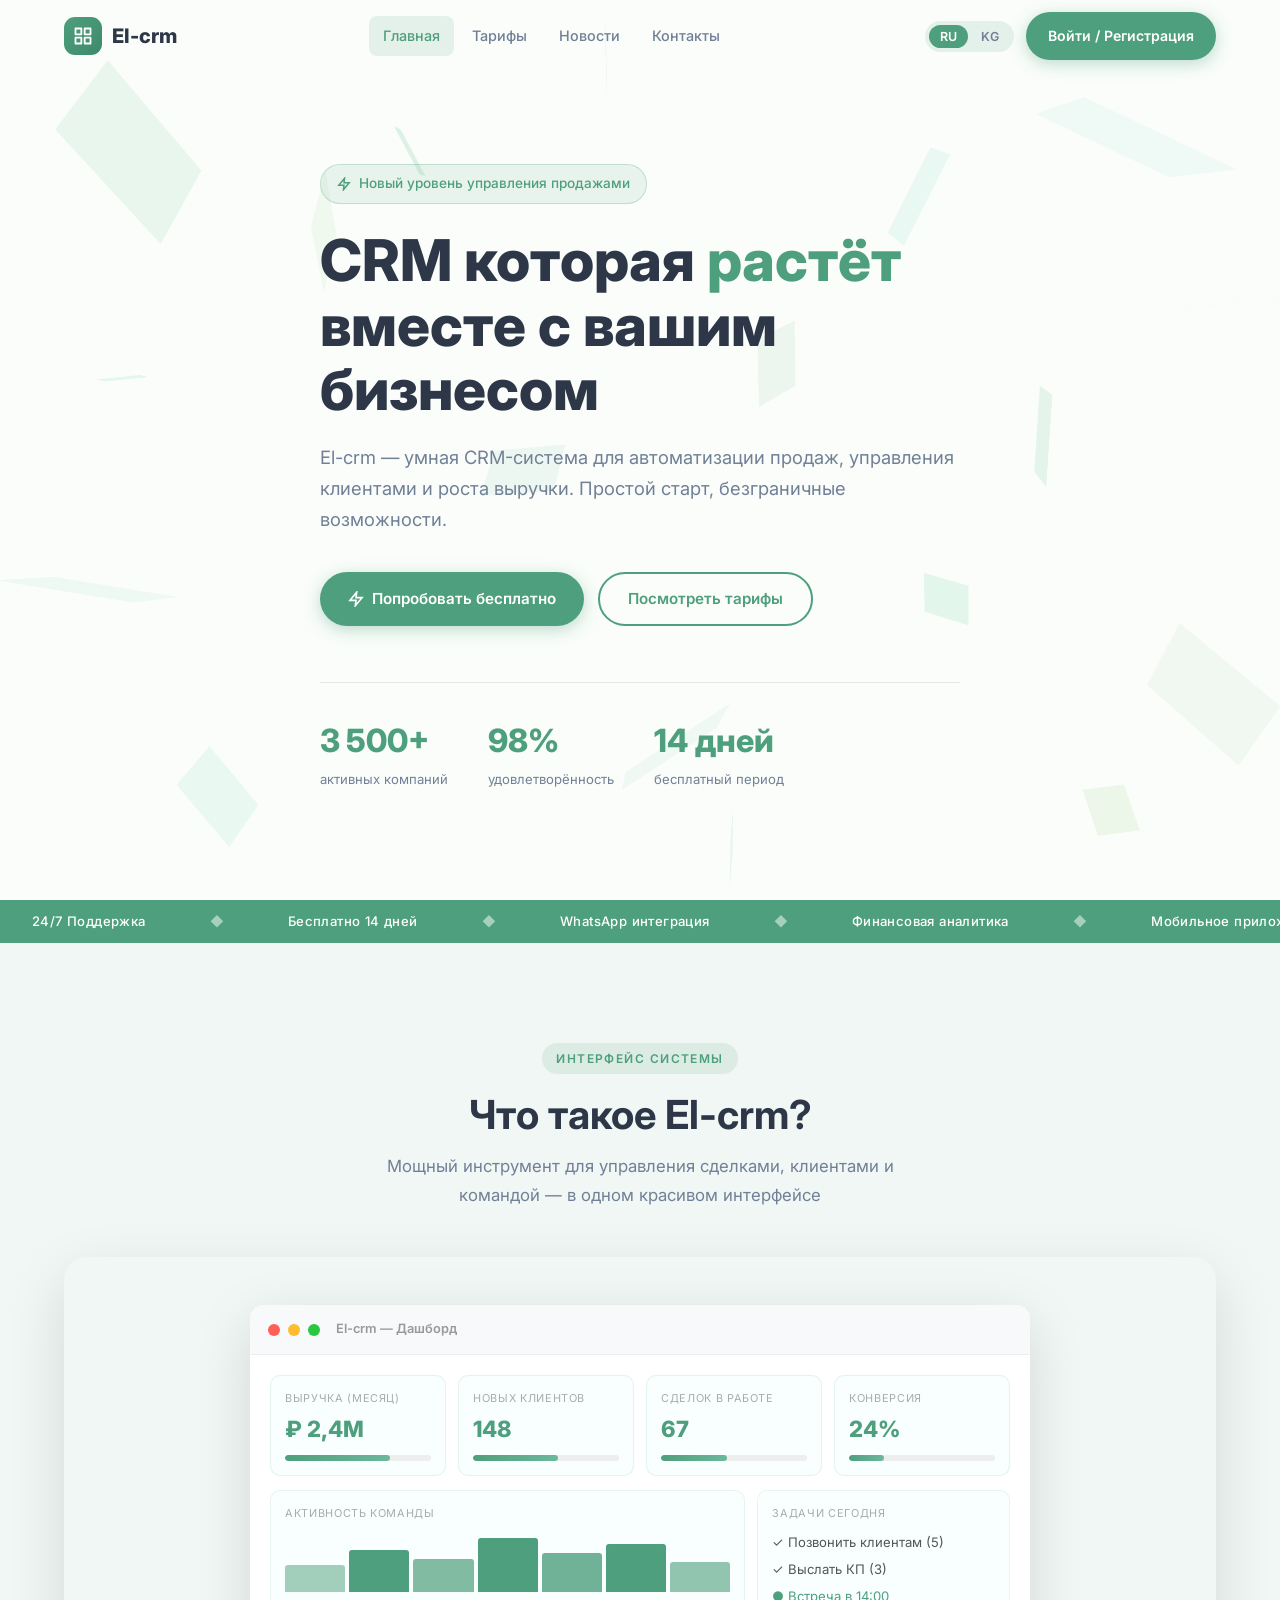
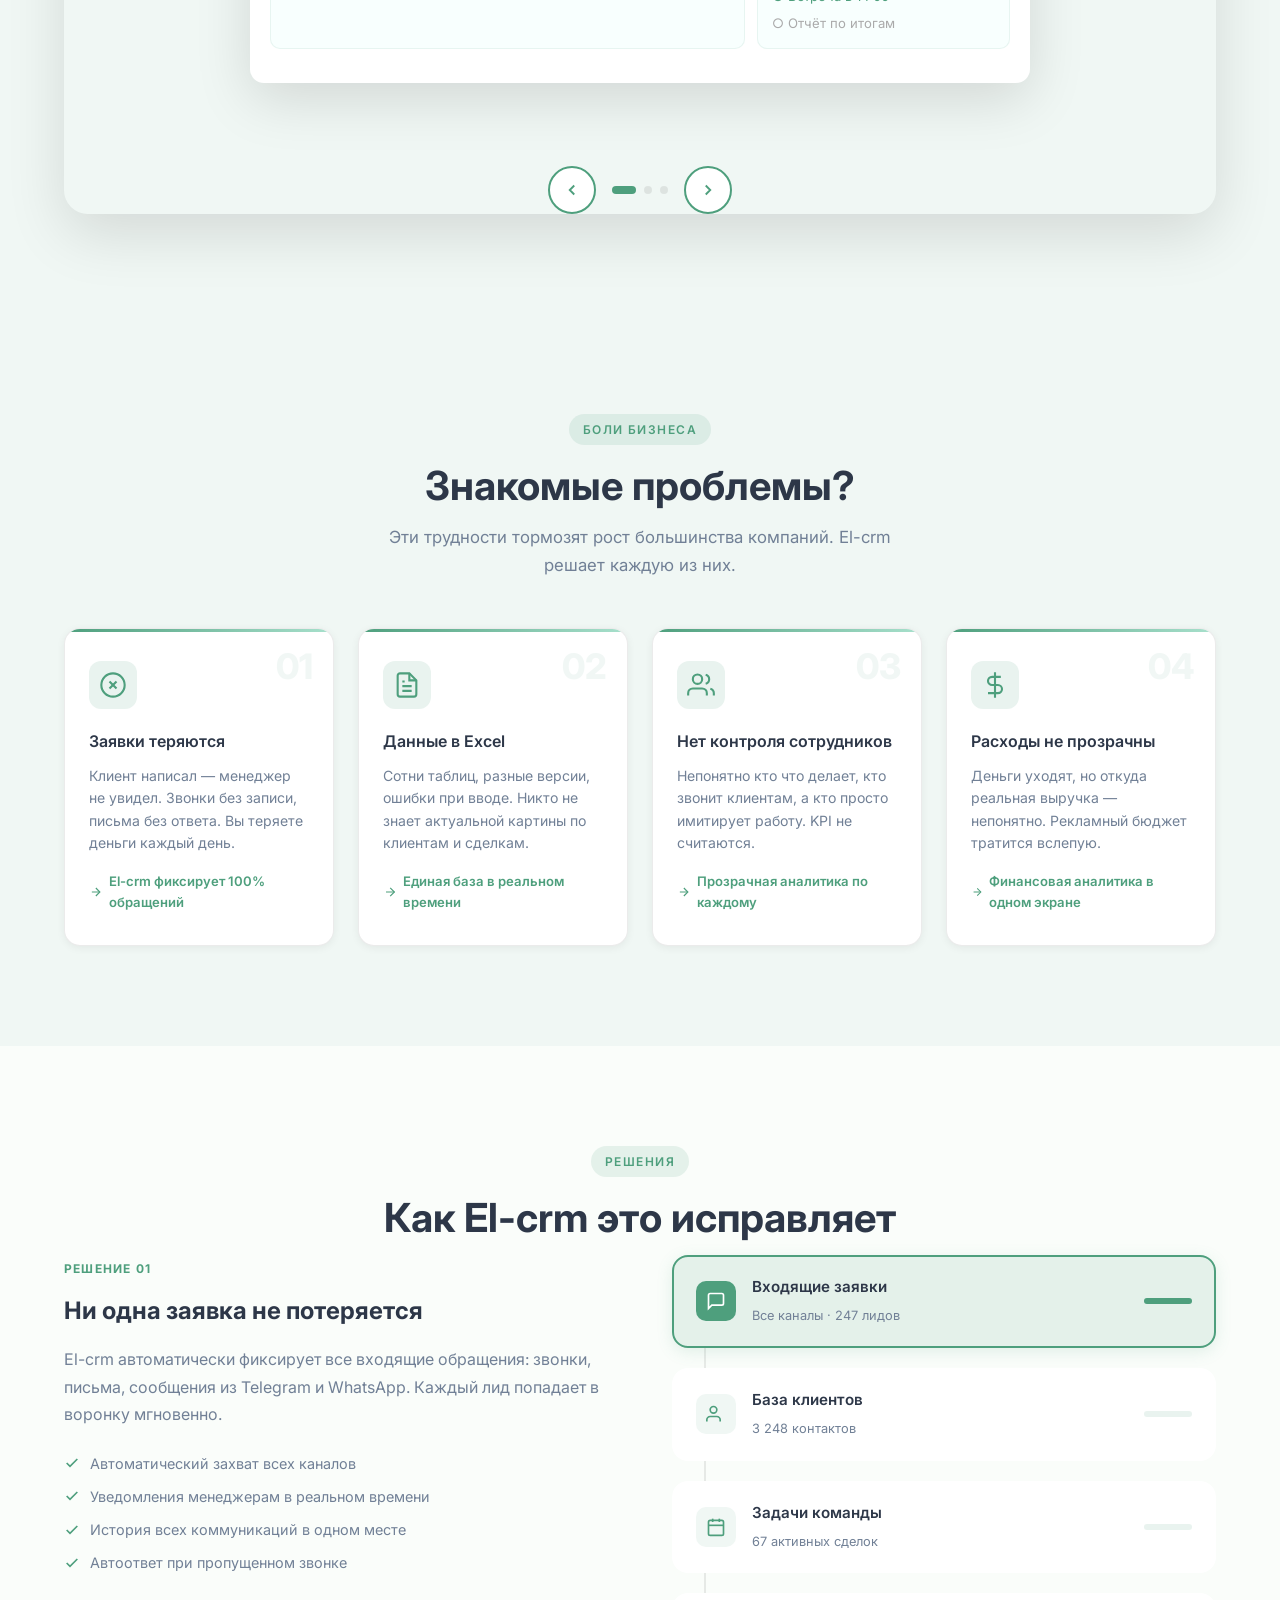
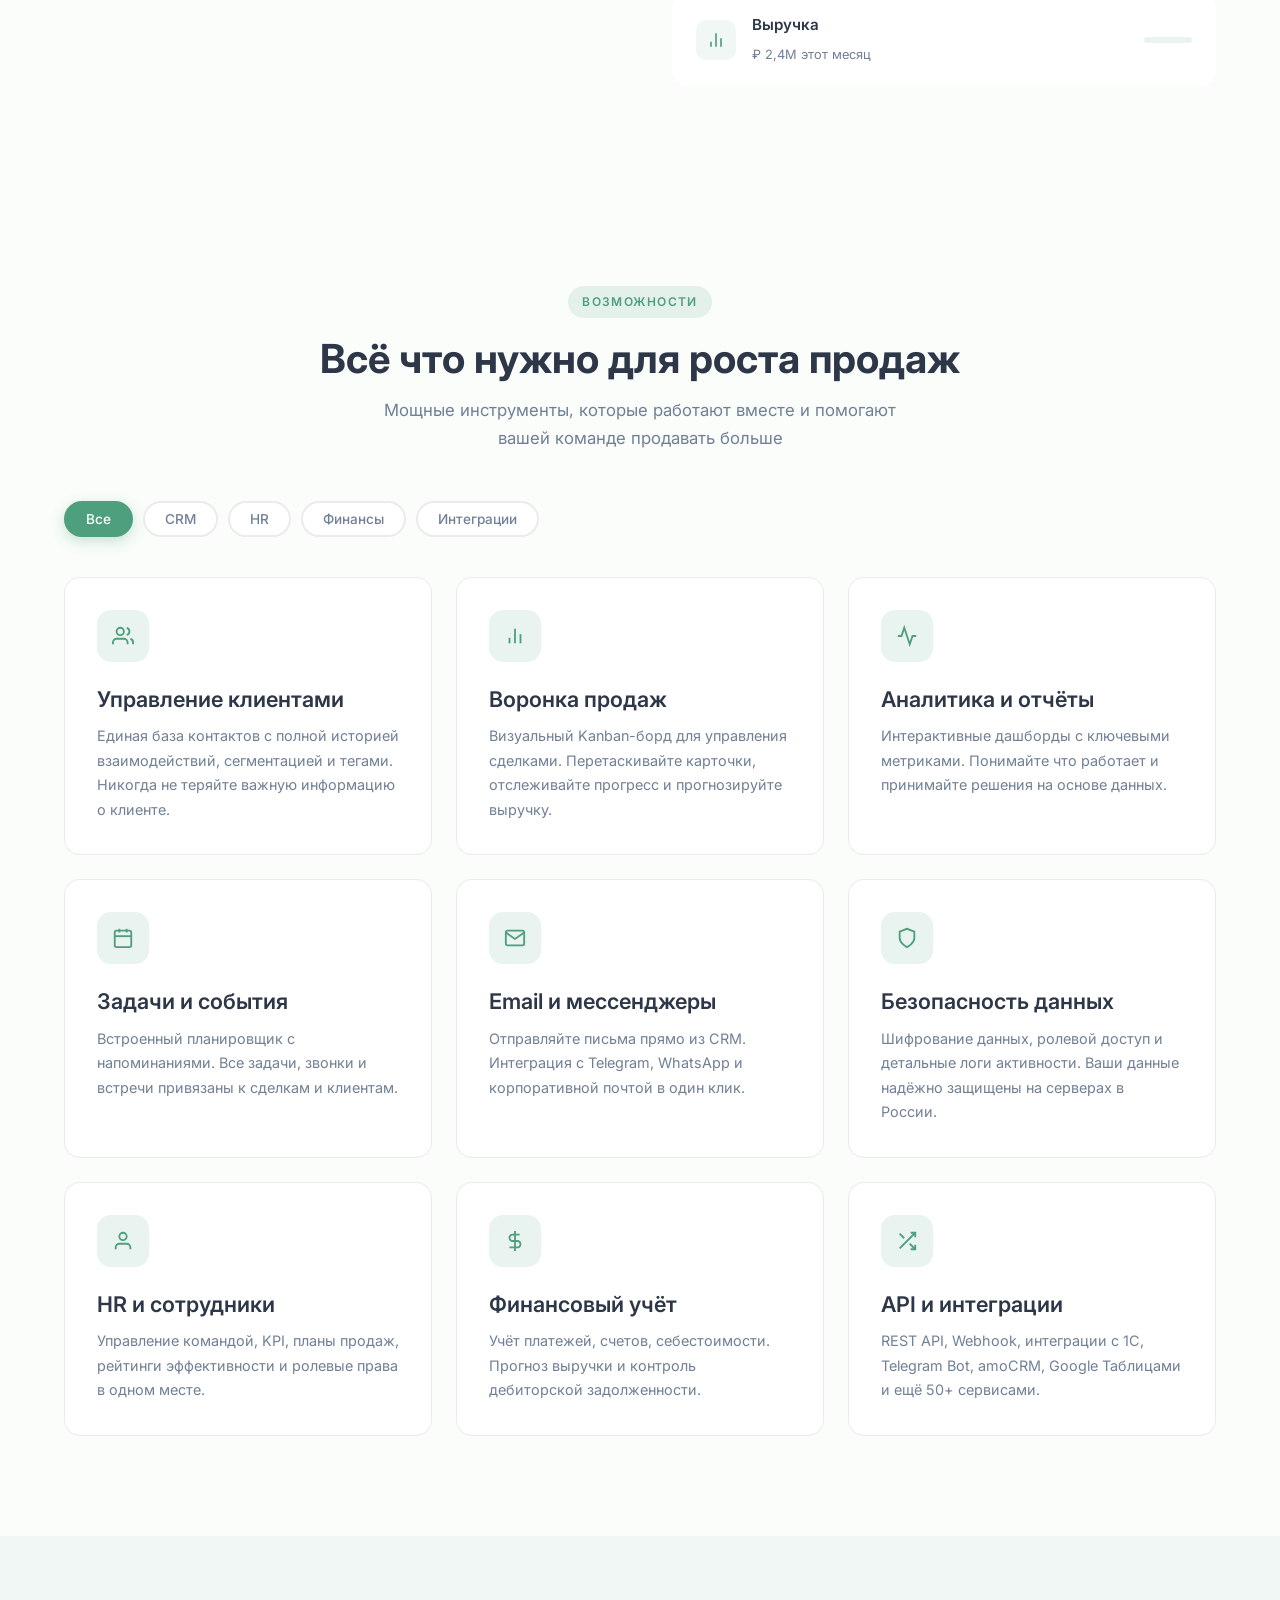
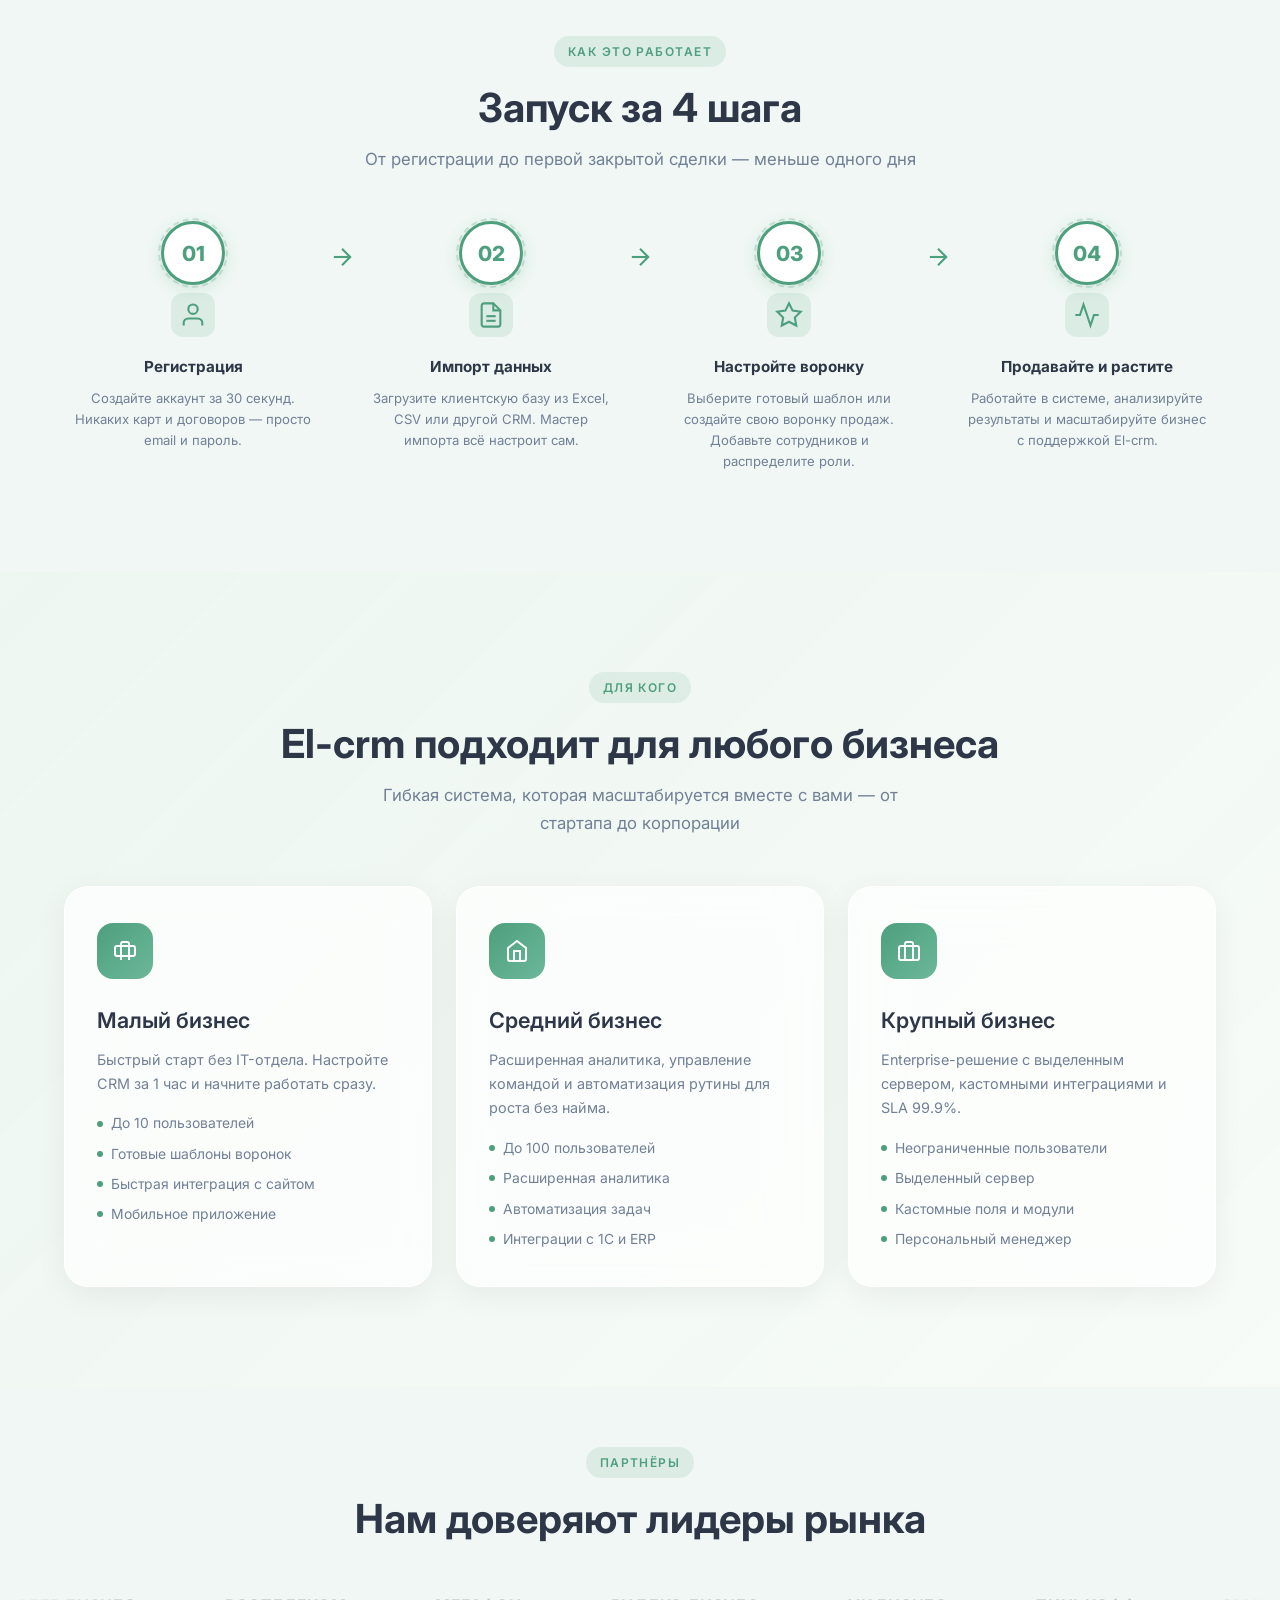
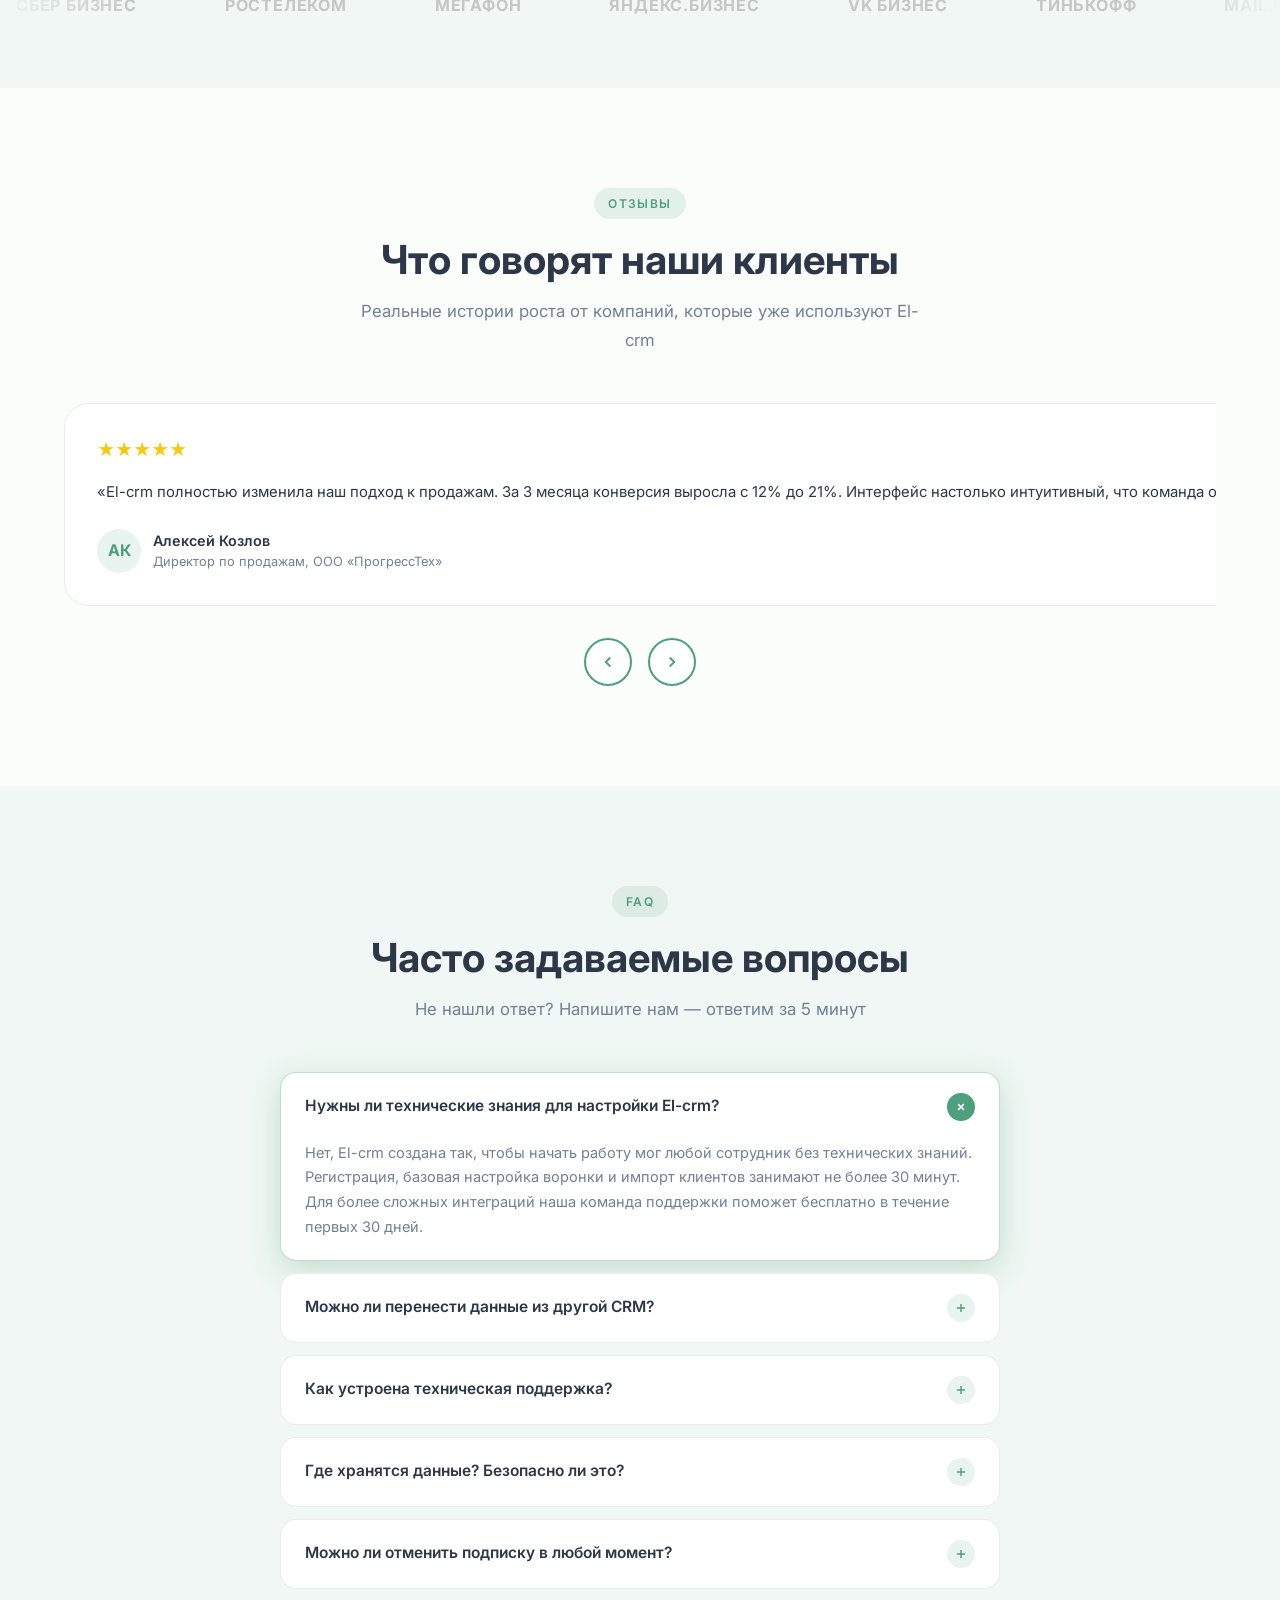
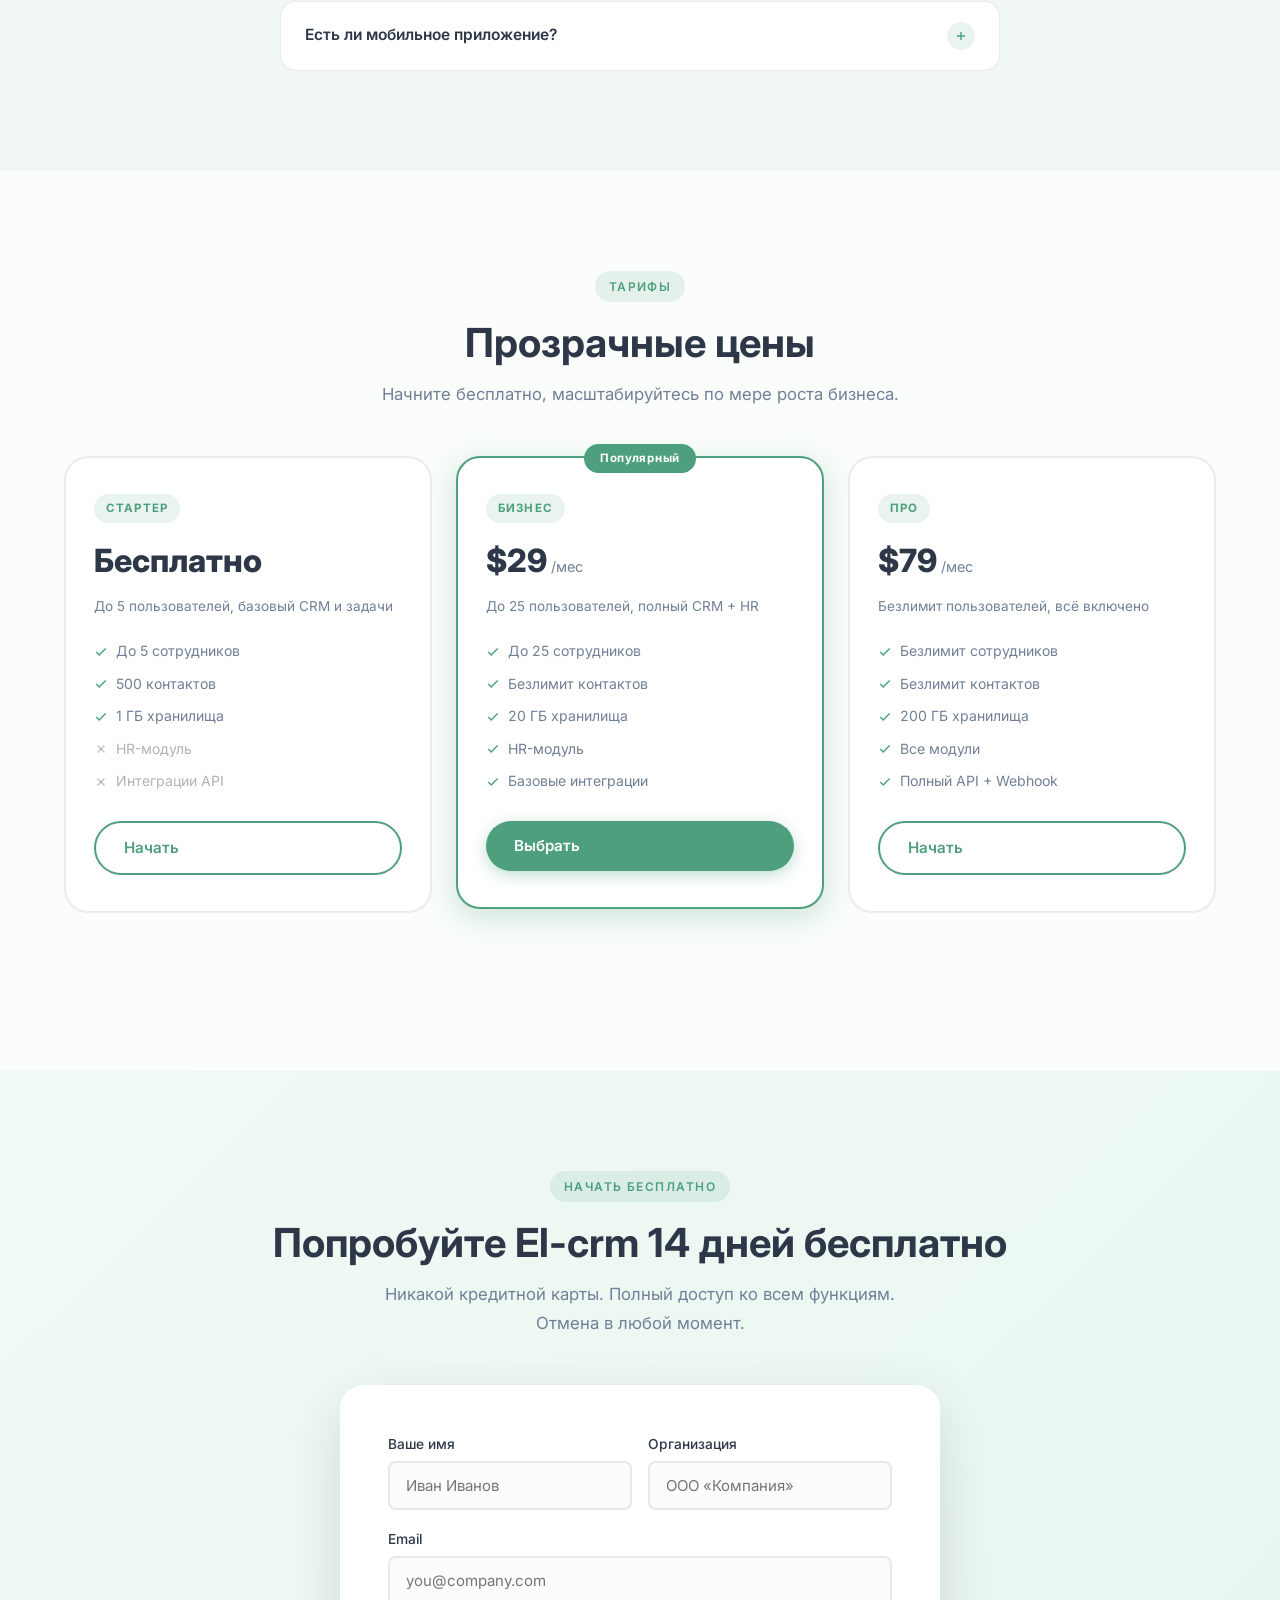
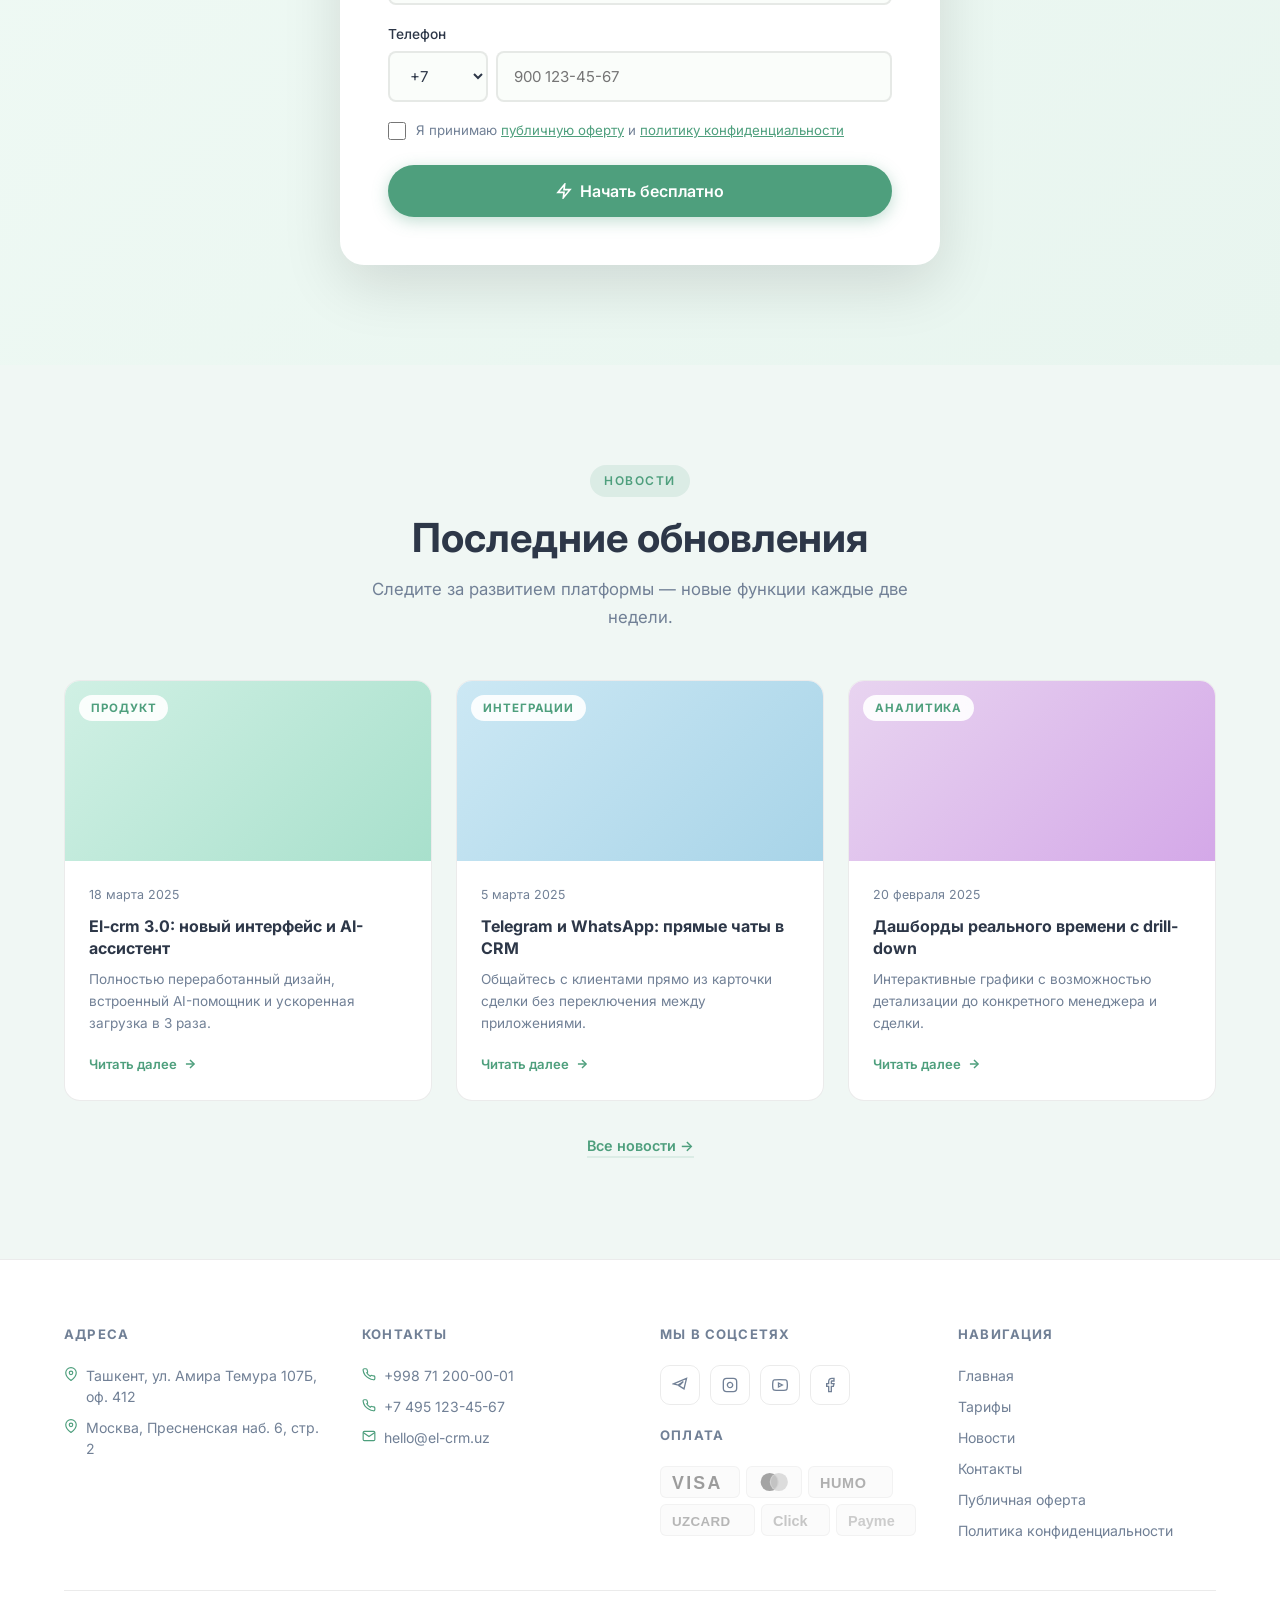
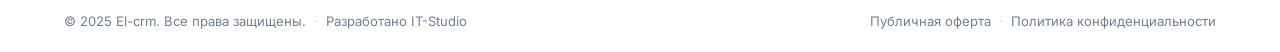
==== commit 20738897: "fix style" ====
--- a/index.html
+++ b/index.html
@@ -32,7 +32,7 @@
     <div class="header-actions">
       <div class="lang-switcher">
         <button class="lang-btn active">RU</button>
-        <button class="lang-btn">EN</button>
+        <button class="lang-btn">KG</button>
       </div>
       <a href="#lead" class="btn btn-primary" style="padding:10px 22px;font-size:.88rem">Войти / Регистрация</a>
     </div>
@@ -42,14 +42,22 @@
   </div>
 </header>
 
-<!-- МОБИЛЬНАЯ НАВИГАЦИЯ -->
-<nav class="mobile-nav">
-  <a href="index.html">Главная</a>
-  <a href="pricing.html">Тарифы</a>
-  <a href="news.html">Новости</a>
-  <a href="contacts.html">Контакты</a>
-  <a href="#lead" class="btn btn-primary">Войти / Регистрация</a>
-</nav>
+<!-- МОБИЛЬНАЯ НАВИГАЦИЯ (плавающая панель) -->
+<div class="nav-menu-panel" id="nav-panel">
+  <nav class="nav-panel-links">
+    <a href="index.html" class="nav-panel-link">Главная</a>
+    <a href="pricing.html" class="nav-panel-link">Тарифы</a>
+    <a href="news.html" class="nav-panel-link">Новости</a>
+    <a href="contacts.html" class="nav-panel-link">Контакты</a>
+  </nav>
+  <div class="nav-panel-bottom">
+    <div class="lang-switcher">
+      <button class="lang-btn active">RU</button>
+      <button class="lang-btn">KG</button>
+    </div>
+    <a href="#lead" class="btn btn-primary nav-panel-cta">Попробовать бесплатно</a>
+  </div>
+</div>
 
 <!-- ГЕРОЙ -->
 <section class="hero">
@@ -910,12 +918,44 @@
         </div>
         <h4 style="margin-top:0">Оплата</h4>
         <div class="pay-logos">
-          <span class="pay-logo">VISA</span>
-          <span class="pay-logo">MC</span>
-          <span class="pay-logo">HUMO</span>
-          <span class="pay-logo">UZCARD</span>
-          <span class="pay-logo">CLICK</span>
-          <span class="pay-logo">PAYME</span>
+          <!-- Visa -->
+          <span class="pay-logo" title="Visa">
+            <svg xmlns="http://www.w3.org/2000/svg" viewBox="0 0 52 18">
+              <text x="1" y="15" font-family="Arial,sans-serif" font-size="16" font-weight="900" fill="#1A1F71" letter-spacing="2">VISA</text>
+            </svg>
+          </span>
+          <!-- Mastercard -->
+          <span class="pay-logo" title="Mastercard">
+            <svg xmlns="http://www.w3.org/2000/svg" viewBox="0 0 38 22">
+              <circle cx="14" cy="11" r="10" fill="#EB001B"/>
+              <circle cx="24" cy="11" r="10" fill="#F79E1B" fill-opacity="0.9"/>
+              <path d="M19 3.3a10 10 0 0 1 0 15.4A10 10 0 0 1 19 3.3z" fill="#FF5F00"/>
+            </svg>
+          </span>
+          <!-- HUMO -->
+          <span class="pay-logo" title="HUMO">
+            <svg xmlns="http://www.w3.org/2000/svg" viewBox="0 0 56 18">
+              <text x="1" y="14" font-family="Arial,sans-serif" font-size="13" font-weight="800" fill="#6B3FA0" letter-spacing="0.5">HUMO</text>
+            </svg>
+          </span>
+          <!-- UzCard -->
+          <span class="pay-logo" title="UzCard">
+            <svg xmlns="http://www.w3.org/2000/svg" viewBox="0 0 66 18">
+              <text x="1" y="14" font-family="Arial,sans-serif" font-size="12" font-weight="800" fill="#0070BA" letter-spacing="0.3">UZCARD</text>
+            </svg>
+          </span>
+          <!-- Click -->
+          <span class="pay-logo" title="Click">
+            <svg xmlns="http://www.w3.org/2000/svg" viewBox="0 0 42 18">
+              <text x="1" y="14" font-family="Arial,sans-serif" font-size="13" font-weight="700" fill="#009CDE">Click</text>
+            </svg>
+          </span>
+          <!-- Payme -->
+          <span class="pay-logo" title="Payme">
+            <svg xmlns="http://www.w3.org/2000/svg" viewBox="0 0 52 18">
+              <text x="1" y="14" font-family="Arial,sans-serif" font-size="13" font-weight="700" fill="#00ADEF">Payme</text>
+            </svg>
+          </span>
         </div>
       </div>
       <div class="footer-col">
--- a/css/style.css
+++ b/css/style.css
@@ -1,27 +1,27 @@
 /* ===== ПЕРЕМЕННЫЕ ===== */
 :root {
-  --bg:           #FAFDFA;
-  --bg-alt:       #F0F7F4;
-  --white:        #FFFFFF;
-  --accent:       #4E9F7D;
+  --bg: #FAFDFA;
+  --bg-alt: #F0F7F4;
+  --white: #FFFFFF;
+  --accent: #4E9F7D;
   --accent-light: rgba(78, 159, 125, 0.12);
   --accent-hover: #3D8A6B;
-  --accent-glow:  rgba(78, 159, 125, 0.25);
-  --text:         #2D3748;
-  --text-muted:   #718096;
-  --border:       rgba(0, 0, 0, 0.08);
-  --shadow-sm:    0 2px 8px rgba(0, 0, 0, 0.06);
-  --shadow-md:    0 8px 24px rgba(0, 0, 0, 0.1);
-  --shadow-lg:    0 20px 60px rgba(0, 0, 0, 0.12);
+  --accent-glow: rgba(78, 159, 125, 0.25);
+  --text: #2D3748;
+  --text-muted: #718096;
+  --border: rgba(0, 0, 0, 0.08);
+  --shadow-sm: 0 2px 8px rgba(0, 0, 0, 0.06);
+  --shadow-md: 0 8px 24px rgba(0, 0, 0, 0.1);
+  --shadow-lg: 0 20px 60px rgba(0, 0, 0, 0.12);
   --shadow-green: 0 8px 30px rgba(78, 159, 125, 0.28);
-  --radius:       16px;
-  --radius-sm:    8px;
-  --radius-lg:    24px;
-  --radius-full:  100px;
-  --transition:   0.3s cubic-bezier(0.4, 0, 0.2, 1);
-  --font:         'Inter', -apple-system, BlinkMacSystemFont, sans-serif;
-  --max-width:    1200px;
-  --header-h:     72px;
+  --radius: 16px;
+  --radius-sm: 8px;
+  --radius-lg: 24px;
+  --radius-full: 100px;
+  --transition: 0.3s cubic-bezier(0.4, 0, 0.2, 1);
+  --font: 'Inter', -apple-system, BlinkMacSystemFont, sans-serif;
+  --max-width: 1200px;
+  --header-h: 72px;
 }
 
 /* ===== СБРОС ===== */
@@ -29,8 +29,8 @@
 *::before,
 *::after {
   box-sizing: border-box;
-  margin:     0;
-  padding:    0;
+  margin: 0;
+  padding: 0;
 }
 
 html {
@@ -39,20 +39,20 @@
 
 body {
   font-family: var(--font);
-  background:  var(--bg);
-  color:       var(--text);
+  background: var(--bg);
+  color: var(--text);
   line-height: 1.6;
-  overflow-x:  hidden;
+  overflow-x: hidden;
 }
 
 img {
   max-width: 100%;
-  display:   block;
+  display: block;
 }
 
 a {
   text-decoration: none;
-  color:           inherit;
+  color: inherit;
 }
 
 ul {
@@ -60,9 +60,9 @@
 }
 
 button {
-  cursor:      pointer;
-  border:      none;
-  background:  none;
+  cursor: pointer;
+  border: none;
+  background: none;
   font-family: inherit;
 }
 
@@ -75,25 +75,25 @@
 /* ===== КОНТЕЙНЕР ===== */
 .container {
   max-width: var(--max-width);
-  margin:    0 auto;
-  padding:   0 24px;
+  margin: 0 auto;
+  padding: 0 24px;
 }
 
 /* ===== ТИПОГРАФИКА ===== */
 h1 {
-  font-size:   clamp(2.2rem, 5vw, 3.6rem);
+  font-size: clamp(2.2rem, 5vw, 3.6rem);
   font-weight: 800;
   line-height: 1.12;
 }
 
 h2 {
-  font-size:   clamp(1.6rem, 3.5vw, 2.5rem);
+  font-size: clamp(1.6rem, 3.5vw, 2.5rem);
   font-weight: 700;
   line-height: 1.25;
 }
 
 h3 {
-  font-size:   clamp(1.05rem, 2vw, 1.35rem);
+  font-size: clamp(1.05rem, 2vw, 1.35rem);
   font-weight: 600;
 }
 
@@ -102,16 +102,16 @@
 }
 
 .section-label {
-  display:        inline-block;
-  font-size:      .75rem;
-  font-weight:    600;
+  display: inline-block;
+  font-size: .75rem;
+  font-weight: 600;
   letter-spacing: .12em;
   text-transform: uppercase;
-  color:          var(--accent);
-  background:     var(--accent-light);
-  padding:        6px 14px;
-  border-radius:  var(--radius-full);
-  margin-bottom:  16px;
+  color: var(--accent);
+  background: var(--accent-light);
+  padding: 6px 14px;
+  border-radius: var(--radius-full);
+  margin-bottom: 16px;
 }
 
 .section-title {
@@ -119,9 +119,9 @@
 }
 
 .section-sub {
-  color:         var(--text-muted);
-  font-size:     1.05rem;
-  max-width:     560px;
+  color: var(--text-muted);
+  font-size: 1.05rem;
+  max-width: 560px;
   margin-bottom: 48px;
 }
 
@@ -130,7 +130,7 @@
 }
 
 .section-center .section-sub {
-  margin-left:  auto;
+  margin-left: auto;
   margin-right: auto;
 }
 
@@ -144,49 +144,49 @@
 
 /* ===== КНОПКИ ===== */
 .btn {
-  display:       inline-flex;
-  align-items:   center;
-  gap:           8px;
-  padding:       13px 28px;
+  display: inline-flex;
+  align-items: center;
+  gap: 8px;
+  padding: 13px 28px;
   border-radius: var(--radius-full);
-  font-weight:   600;
-  font-size:     .95rem;
-  transition:    all var(--transition);
-  min-height:    48px;
-  white-space:   nowrap;
+  font-weight: 600;
+  font-size: .95rem;
+  transition: all var(--transition);
+  min-height: 48px;
+  white-space: nowrap;
 }
 
 .btn-primary {
-  background:  var(--accent);
-  color:       #fff;
-  box-shadow:  0 4px 16px rgba(78, 159, 125, .35);
+  background: var(--accent);
+  color: #fff;
+  box-shadow: 0 4px 16px rgba(78, 159, 125, .35);
 }
 
 .btn-primary:hover {
-  background:  var(--accent-hover);
-  box-shadow:  var(--shadow-green);
-  transform:   translateY(-2px);
+  background: var(--accent-hover);
+  box-shadow: var(--shadow-green);
+  transform: translateY(-2px);
 }
 
 .btn-outline {
   background: transparent;
-  color:      var(--accent);
-  border:     2px solid var(--accent);
+  color: var(--accent);
+  border: 2px solid var(--accent);
 }
 
 .btn-outline:hover {
   background: var(--accent-light);
-  transform:  translateY(-2px);
+  transform: translateY(-2px);
 }
 
 .btn-white {
   background: #fff;
-  color:      var(--accent);
+  color: var(--accent);
   box-shadow: var(--shadow-md);
 }
 
 .btn-white:hover {
-  transform:  translateY(-2px);
+  transform: translateY(-2px);
   box-shadow: var(--shadow-lg);
 }
 
@@ -223,17 +223,17 @@
 
 @keyframes shimmer {
   0%   { background-position: -200% 0; }
-  100% { background-position:  200% 0; }
+  100% { background-position: 200% 0; }
 }
 
 .anim {
-  opacity:    0;
-  transform:  translateY(28px);
+  opacity: 0;
+  transform: translateY(28px);
   transition: opacity .7s ease, transform .7s ease;
 }
 
 .anim.in {
-  opacity:   1;
+  opacity: 1;
   transform: translateY(0);
 }
 
@@ -246,23 +246,23 @@
 
 /* ===== ФОН — 3D КУБЫ ===== */
 #cubes-bg {
-  position:       fixed;
-  inset:          0;
+  position: fixed;
+  inset: 0;
   pointer-events: none;
-  z-index:        0;
-  overflow:       hidden;
-  perspective:    1200px;
+  z-index: 0;
+  overflow: hidden;
+  perspective: 1200px;
 }
 
 .cube {
-  position:        absolute;
+  position: absolute;
   transform-style: preserve-3d;
-  transition:      filter .3s ease;
+  transition: filter .3s ease;
 }
 
 .cube-face {
-  position:   absolute;
-  border:     1.5px solid rgba(78, 159, 125, .55);
+  position: absolute;
+  border: 1.5px solid rgba(78, 159, 125, .55);
   background: rgba(78, 159, 125, .08);
 }
 
@@ -274,177 +274,277 @@
 
 /* ===== ШАПКА ===== */
 header {
-  position:   fixed;
-  top:        0;
-  left:       0;
-  right:      0;
-  height:     var(--header-h);
-  z-index:    1000;
+  position: fixed;
+  top: 0;
+  left: 0;
+  right: 0;
+  height: var(--header-h);
+  z-index: 1000;
   transition: all var(--transition);
 }
 
 header.scrolled {
-  background:    rgba(250, 253, 250, .88);
-  backdrop-filter:         blur(24px);
+  background: rgba(250, 253, 250, .88);
+  backdrop-filter: blur(24px);
   -webkit-backdrop-filter: blur(24px);
   border-bottom: 1px solid var(--border);
-  box-shadow:    var(--shadow-sm);
+  box-shadow: var(--shadow-sm);
 }
 
 .header-inner {
-  max-width:       var(--max-width);
-  margin:          0 auto;
-  padding:         0 24px;
-  height:          100%;
-  display:         flex;
-  align-items:     center;
+  max-width: var(--max-width);
+  margin: 0 auto;
+  padding: 0 24px;
+  height: 100%;
+  display: flex;
+  align-items: center;
   justify-content: space-between;
-  gap:             24px;
+  gap: 24px;
 }
 
 .logo {
-  display:     flex;
-  align-items: center;
-  gap:         10px;
+  display: flex;
+  align-items: center;
+  gap: 10px;
   font-weight: 800;
-  font-size:   1.25rem;
-  color:       var(--text);
+  font-size: 1.25rem;
+  color: var(--text);
   flex-shrink: 0;
 }
 
 .logo-icon {
-  width:         38px;
-  height:        38px;
-  background:    linear-gradient(135deg, var(--accent), #3D8A6B);
+  width: 38px;
+  height: 38px;
+  background: linear-gradient(135deg, var(--accent), #3D8A6B);
   border-radius: 11px;
-  display:       flex;
-  align-items:   center;
+  display: flex;
+  align-items: center;
   justify-content: center;
-  color:         #fff;
-  flex-shrink:   0;
+  color: #fff;
+  flex-shrink: 0;
 }
 
 nav {
-  display:     flex;
-  align-items: center;
-  gap:         4px;
+  display: flex;
+  align-items: center;
+  gap: 4px;
 }
 
 nav a {
-  padding:       8px 14px;
+  padding: 8px 14px;
   border-radius: var(--radius-sm);
-  font-weight:   500;
-  font-size:     .9rem;
-  color:         var(--text-muted);
-  transition:    all var(--transition);
+  font-weight: 500;
+  font-size: .9rem;
+  color: var(--text-muted);
+  transition: all var(--transition);
 }
 
 nav a:hover,
 nav a.active {
-  color:      var(--accent);
+  color: var(--accent);
   background: var(--accent-light);
 }
 
 .header-actions {
-  display:     flex;
-  align-items: center;
-  gap:         12px;
+  display: flex;
+  align-items: center;
+  gap: 12px;
   flex-shrink: 0;
 }
 
 .lang-switcher {
-  display:       flex;
-  align-items:   center;
-  background:    var(--accent-light);
+  display: flex;
+  align-items: center;
+  background: var(--accent-light);
   border-radius: var(--radius-full);
-  padding:       4px;
-  gap:           2px;
+  padding: 4px;
+  gap: 2px;
 }
 
 .lang-btn {
-  padding:       4px 11px;
+  padding: 4px 11px;
   border-radius: var(--radius-full);
-  font-size:     .78rem;
-  font-weight:   600;
-  color:         var(--text-muted);
-  transition:    all var(--transition);
-  cursor:        pointer;
+  font-size: .78rem;
+  font-weight: 600;
+  color: var(--text-muted);
+  transition: all var(--transition);
+  cursor: pointer;
 }
 
 .lang-btn.active {
   background: var(--accent);
-  color:      #fff;
+  color: #fff;
 }
 
 .burger {
-  display:       none;
+  display: none;
   flex-direction: column;
-  gap:           5px;
-  padding:       8px;
+  gap: 5px;
+  padding: 8px;
   border-radius: var(--radius-sm);
-  transition:    all var(--transition);
+  transition: all var(--transition);
 }
 
 .burger span {
-  display:       block;
-  width:         22px;
-  height:        2px;
-  background:    var(--text);
+  display: block;
+  width: 22px;
+  height: 2px;
+  background: var(--text);
   border-radius: 2px;
-  transition:    all var(--transition);
-}
-
-.burger.open span:nth-child(1) { transform: rotate(45deg) translate(5px, 5px);   }
-.burger.open span:nth-child(2) { opacity: 0; transform: translateX(-8px);         }
-.burger.open span:nth-child(3) { transform: rotate(-45deg) translate(5px, -5px);  }
-
-.mobile-nav {
-  display:         none;
-  position:        fixed;
-  top:             var(--header-h);
-  left:            0;
-  right:           0;
-  bottom:          0;
-  background:      rgba(250, 253, 250, .97);
-  backdrop-filter: blur(24px);
-  z-index:         999;
-  padding:         24px;
-  flex-direction:  column;
-  gap:             4px;
-}
-
-.mobile-nav.open {
-  display: flex;
-}
-
-.mobile-nav a {
-  padding:       16px 20px;
-  border-radius: var(--radius);
-  font-size:     1.1rem;
-  font-weight:   500;
-  color:         var(--text);
+  transition: all 0.3s ease-out;
+}
+
+.burger.open span:nth-child(1) {
+  transform: rotate(45deg) translate(5px, 5px);
+  background: var(--accent);
+}
+.burger.open span:nth-child(2) {
+  opacity: 0;
+  transform: translateX(-8px);
+}
+.burger.open span:nth-child(3) {
+  transform: rotate(-45deg) translate(5px, -5px);
+  background: var(--accent);
+}
+
+/* ===== МОБИЛЬНОЕ МЕНЮ (плавающая панель) ===== */
+.nav-menu-panel {
+  position: fixed;
+  top: calc(var(--header-h) + 8px);
+  right: 16px;
+  width: 82%;
+  max-width: 340px;
+  background: #fff;
+  border-radius: 16px;
+  box-shadow: 0 8px 40px rgba(78, 159, 125, 0.18), 0 2px 12px rgba(0, 0, 0, 0.08);
+  z-index: 999;
+  padding: 20px;
+  display: flex;
+  flex-direction: column;
+  gap: 0;
+  visibility: hidden;
+  opacity: 0;
+  transform: scale(0.92) translateY(-8px);
+  transform-origin: top right;
+  transition: opacity 0.25s ease-out, transform 0.25s ease-out, visibility 0s linear 0.25s;
+}
+
+.nav-menu-panel.is-open {
+  visibility: visible;
+  opacity: 1;
+  transform: scale(1) translateY(0);
+  transition: opacity 0.25s ease-out, transform 0.25s ease-out, visibility 0s linear 0s;
+}
+
+/* Ссылки навигации в панели */
+.nav-panel-links {
+  display: flex;
+  flex-direction: column;
+  gap: 2px;
+  margin-bottom: 16px;
+}
+
+.nav-panel-link {
+  padding: 13px 16px;
+  border-radius: 10px;
+  font-size: 1rem;
+  font-weight: 500;
+  color: var(--text);
   border-bottom: 1px solid var(--border);
-  transition:    all var(--transition);
-}
-
-.mobile-nav a:hover {
-  color:      var(--accent);
+  transition: color 0.2s, background 0.2s;
+  opacity: 0;
+  transform: translateY(15px);
+  transition: color 0.2s, background 0.2s, opacity 0.25s ease-out, transform 0.25s ease-out;
+}
+
+.nav-panel-link:last-child {
+  border-bottom: none;
+}
+
+.nav-panel-link:hover {
+  color: var(--accent);
   background: var(--accent-light);
 }
 
-.mobile-nav .btn {
-  margin-top:      16px;
+/* Стaggered анимация ссылок */
+.nav-menu-panel.is-open .nav-panel-link:nth-child(1) {
+  opacity: 1;
+  transform: translateY(0);
+  transition-delay: 0.1s;
+}
+.nav-menu-panel.is-open .nav-panel-link:nth-child(2) {
+  opacity: 1;
+  transform: translateY(0);
+  transition-delay: 0.17s;
+}
+.nav-menu-panel.is-open .nav-panel-link:nth-child(3) {
+  opacity: 1;
+  transform: translateY(0);
+  transition-delay: 0.24s;
+}
+.nav-menu-panel.is-open .nav-panel-link:nth-child(4) {
+  opacity: 1;
+  transform: translateY(0);
+  transition-delay: 0.31s;
+}
+
+/* Нижняя секция панели: язык + кнопка */
+.nav-panel-bottom {
+  display: flex;
+  align-items: center;
+  justify-content: space-between;
+  gap: 12px;
+  padding-top: 14px;
+  border-top: 1px solid var(--border);
+  opacity: 0;
+  transform: translateY(10px);
+  transition: opacity 0.25s ease-out 0s, transform 0.25s ease-out 0s;
+}
+
+.nav-menu-panel.is-open .nav-panel-bottom {
+  opacity: 1;
+  transform: translateY(0);
+  transition-delay: 0.38s;
+}
+
+.nav-panel-cta {
+  flex: 1;
   justify-content: center;
+  text-align: center;
+  padding: 10px 14px;
+  font-size: 0.85rem;
+}
+
+/* Переключатель языка внутри мобильной панели */
+.nav-panel-bottom .lang-switcher {
+  background: transparent;
+  padding: 0;
+  gap: 4px;
+}
+
+.nav-panel-bottom .lang-btn {
+  padding: 5px 10px;
+  border-radius: 6px;
+  font-size: 0.8rem;
+  font-weight: 600;
+  color: #3d3d3d;
+  background: transparent;
+  transition: color 0.2s, background 0.2s;
+}
+
+.nav-panel-bottom .lang-btn.active {
+  background: var(--accent-light);
+  color: var(--accent);
 }
 
 /* ===== ГЕРОЙ ===== */
 .hero {
   min-height: 100vh;
-  display:    flex;
-  align-items: center;
-  padding:    calc(var(--header-h) + 64px) 0 80px;
-  position:   relative;
-  z-index:    1;
+  display: flex;
+  align-items: center;
+  padding: calc(var(--header-h) + 64px) 0 80px;
+  position: relative;
+  z-index: 1;
 }
 
 .hero-content {
@@ -452,120 +552,120 @@
 }
 
 .hero-badge {
-  display:       inline-flex;
-  align-items:   center;
-  gap:           8px;
-  background:    rgba(78, 159, 125, .1);
-  border:        1px solid rgba(78, 159, 125, .25);
+  display: inline-flex;
+  align-items: center;
+  gap: 8px;
+  background: rgba(78, 159, 125, .1);
+  border: 1px solid rgba(78, 159, 125, .25);
   border-radius: var(--radius-full);
-  padding:       8px 16px;
-  font-size:     .85rem;
-  font-weight:   500;
-  color:         var(--accent);
+  padding: 8px 16px;
+  font-size: .85rem;
+  font-weight: 500;
+  color: var(--accent);
   margin-bottom: 24px;
-  animation:     fadeInUp .6s ease both;
+  animation: fadeInUp .6s ease both;
 }
 
 .hero h1 {
-  animation:     fadeInUp .6s .1s ease both;
+  animation: fadeInUp .6s .1s ease both;
   margin-bottom: 20px;
 }
 
 .hero h1 em {
-  color:      var(--accent);
+  color: var(--accent);
   font-style: normal;
 }
 
 .hero .hero-desc {
-  font-size:     1.15rem;
-  color:         var(--text-muted);
+  font-size: 1.15rem;
+  color: var(--text-muted);
   margin-bottom: 36px;
-  animation:     fadeInUp .6s .2s ease both;
+  animation: fadeInUp .6s .2s ease both;
 }
 
 .hero-actions {
-  display:    flex;
-  gap:        14px;
-  flex-wrap:  wrap;
-  animation:  fadeInUp .6s .3s ease both;
+  display: flex;
+  gap: 14px;
+  flex-wrap: wrap;
+  animation: fadeInUp .6s .3s ease both;
 }
 
 .hero-stats {
-  display:       flex;
-  gap:           40px;
-  margin-top:    56px;
-  padding-top:   32px;
-  border-top:    1px solid var(--border);
-  animation:     fadeInUp .6s .4s ease both;
+  display: flex;
+  gap: 40px;
+  margin-top: 56px;
+  padding-top: 32px;
+  border-top: 1px solid var(--border);
+  animation: fadeInUp .6s .4s ease both;
 }
 
 .hero-stat strong {
-  display:     block;
-  font-size:   2rem;
+  display: block;
+  font-size: 2rem;
   font-weight: 800;
-  color:       var(--accent);
+  color: var(--accent);
 }
 
 .hero-stat span {
   font-size: .82rem;
-  color:     var(--text-muted);
+  color: var(--text-muted);
 }
 
 /* ===== CRM СЛАЙДЕР ===== */
 .crm-slider-section {
   background: var(--bg-alt);
-  position:   relative;
-  z-index:    1;
+  position: relative;
+  z-index: 1;
 }
 
 .crm-slider {
-  position:      relative;
-  overflow:      hidden;
+  position: relative;
+  overflow: hidden;
   border-radius: var(--radius-lg);
-  box-shadow:    var(--shadow-lg);
+  box-shadow: var(--shadow-lg);
 }
 
 .crm-track {
-  display:    flex;
+  display: flex;
   transition: transform .6s cubic-bezier(.4, 0, .2, 1);
 }
 
 .slide {
   min-width: 100%;
-  padding:   0;
+  padding: 0;
 }
 
 .slide-mockup-wrap {
-  background:      linear-gradient(145deg, #e8f5ef 0%, #d4ede4 100%);
-  padding:         48px 40px;
-  display:         flex;
+  background: var(--bg-alt);
+  padding: 48px 40px;
+  display: flex;
   justify-content: center;
-  min-height:      420px;
-  align-items:     center;
+  min-height: 420px;
+  align-items: center;
 }
 
 .mockup {
-  background:    #fff;
+  background: #fff;
   border-radius: 14px;
-  box-shadow:    0 16px 56px rgba(0, 0, 0, .13);
-  padding:       0;
-  overflow:      hidden;
-  width:         100%;
-  max-width:     780px;
+  box-shadow: 0 16px 56px rgba(0, 0, 0, .13);
+  padding: 0;
+  overflow: hidden;
+  width: 100%;
+  max-width: 780px;
 }
 
 .mockup-titlebar {
-  display:       flex;
-  align-items:   center;
-  gap:           8px;
-  padding:       14px 18px;
-  background:    #f8f9fa;
+  display: flex;
+  align-items: center;
+  gap: 8px;
+  padding: 14px 18px;
+  background: #f8f9fa;
   border-bottom: 1px solid #eee;
 }
 
 .dot {
-  width:         12px;
-  height:        12px;
+  width: 12px;
+  height: 12px;
   border-radius: 50%;
 }
 
@@ -574,9 +674,9 @@
 .dot.g { background: #28c840; }
 
 .mockup-name {
-  font-size:   .8rem;
+  font-size: .8rem;
   font-weight: 600;
-  color:       #999;
+  color: #999;
   margin-left: 8px;
 }
 
@@ -585,66 +685,66 @@
 }
 
 .mockup-row {
-  display:       flex;
-  gap:           12px;
+  display: flex;
+  gap: 12px;
   margin-bottom: 14px;
 }
 
 .stat-card {
-  flex:          1;
-  background:    #f8fffe;
-  border:        1px solid rgba(78, 159, 125, .12);
+  flex: 1;
+  background: #f8fffe;
+  border: 1px solid rgba(78, 159, 125, .12);
   border-radius: 10px;
-  padding:       14px;
+  padding: 14px;
 }
 
 .stat-label {
-  font-size:      .68rem;
-  color:          #aaa;
+  font-size: .68rem;
+  color: #aaa;
   text-transform: uppercase;
   letter-spacing: .06em;
-  margin-bottom:  4px;
+  margin-bottom: 4px;
 }
 
 .stat-val {
-  font-size:   1.4rem;
+  font-size: 1.4rem;
   font-weight: 800;
-  color:       var(--accent);
+  color: var(--accent);
 }
 
 .stat-bar {
-  height:        6px;
-  background:    #eee;
+  height: 6px;
+  background: #eee;
   border-radius: 3px;
-  overflow:      hidden;
-  margin-top:    8px;
+  overflow: hidden;
+  margin-top: 8px;
 }
 
 .stat-fill {
-  height:        100%;
-  background:    linear-gradient(90deg, var(--accent), #6BB89A);
+  height: 100%;
+  background: linear-gradient(90deg, var(--accent), #6BB89A);
   border-radius: 3px;
 }
 
 .mockup-table {
-  width:           100%;
+  width: 100%;
   border-collapse: collapse;
 }
 
 .mockup-table th {
-  font-size:      .7rem;
-  color:          #aaa;
+  font-size: .7rem;
+  color: #aaa;
   text-transform: uppercase;
-  padding:        8px 10px;
-  text-align:     left;
-  border-bottom:  1px solid #f0f0f0;
+  padding: 8px 10px;
+  text-align: left;
+  border-bottom: 1px solid #f0f0f0;
 }
 
 .mockup-table td {
-  font-size:     .82rem;
-  padding:       10px;
+  font-size: .82rem;
+  padding: 10px;
   border-bottom: 1px solid #f9f9f9;
-  color:         #444;
+  color: #444;
 }
 
 .mockup-table td:last-child {
@@ -652,149 +752,149 @@
 }
 
 .badge-green {
-  background:    rgba(78, 159, 125, .12);
-  color:         var(--accent);
-  font-size:     .72rem;
-  font-weight:   600;
-  padding:       3px 8px;
+  background: rgba(78, 159, 125, .12);
+  color: var(--accent);
+  font-size: .72rem;
+  font-weight: 600;
+  padding: 3px 8px;
   border-radius: 20px;
 }
 
 .badge-orange {
-  background:    rgba(255, 165, 0, .12);
-  color:         #e08000;
-  font-size:     .72rem;
-  font-weight:   600;
-  padding:       3px 8px;
+  background: rgba(255, 165, 0, .12);
+  color: #e08000;
+  font-size: .72rem;
+  font-weight: 600;
+  padding: 3px 8px;
   border-radius: 20px;
 }
 
 .mockup-pipeline {
   display: flex;
-  gap:     10px;
+  gap: 10px;
 }
 
 .pipe-col {
-  flex:          1;
-  background:    #f8f9fa;
+  flex: 1;
+  background: #f8f9fa;
   border-radius: 8px;
-  padding:       10px;
+  padding: 10px;
 }
 
 .pipe-col-title {
-  font-size:      .7rem;
-  font-weight:    700;
+  font-size: .7rem;
+  font-weight: 700;
   text-transform: uppercase;
   letter-spacing: .06em;
-  color:          #aaa;
-  margin-bottom:  8px;
+  color: #aaa;
+  margin-bottom: 8px;
 }
 
 .pipe-card {
-  background:    #fff;
+  background: #fff;
   border-radius: 6px;
-  padding:       8px 10px;
+  padding: 8px 10px;
   margin-bottom: 6px;
-  box-shadow:    0 1px 4px rgba(0, 0, 0, .07);
-  font-size:     .78rem;
-  font-weight:   500;
-  color:         var(--text);
+  box-shadow: 0 1px 4px rgba(0, 0, 0, .07);
+  font-size: .78rem;
+  font-weight: 500;
+  color: var(--text);
 }
 
 .pipe-card span {
-  display:     block;
-  font-size:   .7rem;
-  color:       var(--accent);
+  display: block;
+  font-size: .7rem;
+  color: var(--accent);
   font-weight: 600;
-  margin-top:  2px;
+  margin-top: 2px;
 }
 
 .slider-controls {
-  display:         flex;
-  align-items:     center;
+  display: flex;
+  align-items: center;
   justify-content: center;
-  gap:             16px;
-  margin-top:      32px;
+  gap: 16px;
+  margin-top: 32px;
 }
 
 .slider-btn {
-  width:         48px;
-  height:        48px;
+  width: 48px;
+  height: 48px;
   border-radius: 50%;
-  border:        2px solid var(--accent);
-  color:         var(--accent);
-  display:       flex;
-  align-items:   center;
+  border: 2px solid var(--accent);
+  color: var(--accent);
+  display: flex;
+  align-items: center;
   justify-content: center;
-  background:    #fff;
-  transition:    all var(--transition);
-  flex-shrink:   0;
+  background: #fff;
+  transition: all var(--transition);
+  flex-shrink: 0;
 }
 
 .slider-btn:hover {
   background: var(--accent);
-  color:      #fff;
+  color: #fff;
   box-shadow: var(--shadow-green);
-  transform:  scale(1.06);
+  transform: scale(1.06);
 }
 
 .slider-dots {
-  display:     flex;
-  gap:         8px;
+  display: flex;
+  gap: 8px;
   align-items: center;
 }
 
 .s-dot {
-  width:         8px;
-  height:        8px;
+  width: 8px;
+  height: 8px;
   border-radius: 50%;
-  background:    var(--border);
-  transition:    all var(--transition);
-  cursor:        pointer;
+  background: var(--border);
+  transition: all var(--transition);
+  cursor: pointer;
 }
 
 .s-dot.active {
-  width:         24px;
+  width: 24px;
   border-radius: 4px;
-  background:    var(--accent);
+  background: var(--accent);
 }
 
 /* ===== ВОЗМОЖНОСТИ ===== */
 .features-section {
   position: relative;
-  z-index:  1;
+  z-index: 1;
 }
 
 .features-grid {
-  display:               grid;
+  display: grid;
   grid-template-columns: repeat(3, 1fr);
-  gap:                   24px;
+  gap: 24px;
 }
 
 .feat-card {
-  background:    #fff;
+  background: #fff;
   border-radius: var(--radius);
-  padding:       32px;
-  border:        1px solid var(--border);
-  transition:    all var(--transition);
+  padding: 32px;
+  border: 1px solid var(--border);
+  transition: all var(--transition);
 }
 
 .feat-card:hover {
-  transform:    translateY(-6px);
-  box-shadow:   var(--shadow-green);
+  transform: translateY(-6px);
+  box-shadow: var(--shadow-green);
   border-color: rgba(78, 159, 125, .3);
 }
 
 .feat-icon {
-  width:           52px;
-  height:          52px;
-  background:      var(--accent-light);
-  border-radius:   14px;
-  display:         flex;
-  align-items:     center;
+  width: 52px;
+  height: 52px;
+  background: var(--accent-light);
+  border-radius: 14px;
+  display: flex;
+  align-items: center;
   justify-content: center;
-  color:           var(--accent);
-  margin-bottom:   20px;
+  color: var(--accent);
+  margin-bottom: 20px;
 }
 
 .feat-card h3 {
@@ -802,50 +902,50 @@
 }
 
 .feat-card p {
-  color:     var(--text-muted);
+  color: var(--text-muted);
   font-size: .9rem;
 }
 
 /* ===== ДЛЯ КОГО ===== */
 .for-whom-section {
   background: linear-gradient(135deg, rgba(78, 159, 125, .07) 0%, rgba(78, 159, 125, .02) 100%);
-  position:   relative;
-  z-index:    1;
+  position: relative;
+  z-index: 1;
 }
 
 .for-whom-grid {
-  display:               grid;
+  display: grid;
   grid-template-columns: repeat(3, 1fr);
-  gap:                   24px;
+  gap: 24px;
 }
 
 .glass-card {
-  background:              rgba(255, 255, 255, .68);
-  backdrop-filter:         blur(24px);
+  background: rgba(255, 255, 255, .68);
+  backdrop-filter: blur(24px);
   -webkit-backdrop-filter: blur(24px);
-  border:                  1px solid rgba(255, 255, 255, .85);
-  border-radius:           var(--radius-lg);
-  padding:                 36px 32px;
-  box-shadow:              0 8px 32px rgba(0, 0, 0, .06);
-  transition:              all var(--transition);
+  border: 1px solid rgba(255, 255, 255, .85);
+  border-radius: var(--radius-lg);
+  padding: 36px 32px;
+  box-shadow: 0 8px 32px rgba(0, 0, 0, .06);
+  transition: all var(--transition);
 }
 
 .glass-card:hover {
-  transform:    translateY(-8px);
-  box-shadow:   0 24px 64px rgba(78, 159, 125, .18);
+  transform: translateY(-8px);
+  box-shadow: 0 24px 64px rgba(78, 159, 125, .18);
   border-color: rgba(78, 159, 125, .3);
 }
 
 .glass-icon {
-  width:           56px;
-  height:          56px;
-  background:      linear-gradient(135deg, var(--accent), #6BB89A);
-  border-radius:   var(--radius);
-  display:         flex;
-  align-items:     center;
+  width: 56px;
+  height: 56px;
+  background: linear-gradient(135deg, var(--accent), #6BB89A);
+  border-radius: var(--radius);
+  display: flex;
+  align-items: center;
   justify-content: center;
-  color:           #fff;
-  margin-bottom:   24px;
+  color: #fff;
+  margin-bottom: 24px;
 }
 
 .glass-card h3 {
@@ -853,55 +953,55 @@
 }
 
 .glass-card p {
-  color:     var(--text-muted);
+  color: var(--text-muted);
   font-size: .9rem;
 }
 
 .glass-list {
-  margin-top:     16px;
-  display:        flex;
+  margin-top: 16px;
+  display: flex;
   flex-direction: column;
-  gap:            8px;
+  gap: 8px;
 }
 
 .glass-list li {
-  display:     flex;
-  align-items: center;
-  gap:         8px;
-  font-size:   .87rem;
-  color:       var(--text-muted);
+  display: flex;
+  align-items: center;
+  gap: 8px;
+  font-size: .87rem;
+  color: var(--text-muted);
 }
 
 .glass-list li::before {
-  content:       '';
-  display:       block;
-  width:         6px;
-  height:        6px;
-  background:    var(--accent);
+  content: '';
+  display: block;
+  width: 6px;
+  height: 6px;
+  background: var(--accent);
   border-radius: 50%;
-  flex-shrink:   0;
+  flex-shrink: 0;
 }
 
 /* ===== БЕГУЩАЯ СТРОКА ПАРТНЁРОВ ===== */
 .ticker-section {
   background: var(--bg-alt);
-  padding:    60px 0;
-  overflow:   hidden;
-  position:   relative;
-  z-index:    1;
+  padding: 60px 0;
+  overflow: hidden;
+  position: relative;
+  z-index: 1;
 }
 
 .ticker-wrap {
-  overflow:       hidden;
-  mask:           linear-gradient(to right, transparent, black 10%, black 90%, transparent);
-  -webkit-mask:   linear-gradient(to right, transparent, black 10%, black 90%, transparent);
+  overflow: hidden;
+  mask: linear-gradient(to right, transparent, black 10%, black 90%, transparent);
+  -webkit-mask: linear-gradient(to right, transparent, black 10%, black 90%, transparent);
 }
 
 .ticker-track {
-  display:    flex;
-  gap:        56px;
-  animation:  ticker 28s linear infinite;
-  width:      max-content;
+  display: flex;
+  gap: 56px;
+  animation: ticker 28s linear infinite;
+  width: max-content;
 }
 
 .ticker-track:hover {
@@ -909,16 +1009,16 @@
 }
 
 .partner {
-  display:        flex;
-  align-items:    center;
-  height:         44px;
-  padding:        0 16px;
-  filter:         grayscale(1) opacity(.4);
-  transition:     all var(--transition);
-  flex-shrink:    0;
-  font-size:      1rem;
-  font-weight:    700;
-  color:          var(--text-muted);
+  display: flex;
+  align-items: center;
+  height: 44px;
+  padding: 0 16px;
+  filter: grayscale(1) opacity(.4);
+  transition: all var(--transition);
+  flex-shrink: 0;
+  font-size: 1rem;
+  font-weight: 700;
+  color: var(--text-muted);
   letter-spacing: .05em;
 }
 
@@ -929,7 +1029,7 @@
 /* ===== ОТЗЫВЫ ===== */
 .reviews-section {
   position: relative;
-  z-index:  1;
+  z-index: 1;
 }
 
 .reviews-overflow {
@@ -937,139 +1037,139 @@
 }
 
 .reviews-track {
-  display:    flex;
-  gap:        24px;
+  display: flex;
+  gap: 24px;
   transition: transform .6s cubic-bezier(.4, 0, .2, 1);
 }
 
 .review-card {
-  min-width:     calc(33.333% - 16px);
-  background:    #fff;
+  min-width: calc(33.333% - 16px);
+  background: #fff;
   border-radius: var(--radius-lg);
-  padding:       32px;
-  border:        1px solid var(--border);
-  transition:    all var(--transition);
-  flex-shrink:   0;
+  padding: 32px;
+  border: 1px solid var(--border);
+  transition: all var(--transition);
+  flex-shrink: 0;
 }
 
 .review-card:hover {
-  transform:  translateY(-8px);
+  transform: translateY(-8px);
   box-shadow: 0 20px 60px rgba(78, 159, 125, .18);
 }
 
 .stars {
-  display:       flex;
-  gap:           3px;
+  display: flex;
+  gap: 3px;
   margin-bottom: 16px;
-  color:         #F6C90E;
-  font-size:     1.1rem;
+  color: #F6C90E;
+  font-size: 1.1rem;
 }
 
 .review-text {
-  color:         var(--text);
-  font-size:     .93rem;
-  line-height:   1.7;
+  color: var(--text);
+  font-size: .93rem;
+  line-height: 1.7;
   margin-bottom: 24px;
 }
 
 .reviewer {
-  display:     flex;
-  align-items: center;
-  gap:         12px;
+  display: flex;
+  align-items: center;
+  gap: 12px;
 }
 
 .reviewer-avatar {
-  width:           44px;
-  height:          44px;
-  border-radius:   50%;
-  background:      var(--accent-light);
-  display:         flex;
-  align-items:     center;
+  width: 44px;
+  height: 44px;
+  border-radius: 50%;
+  background: var(--accent-light);
+  display: flex;
+  align-items: center;
   justify-content: center;
-  font-weight:     700;
-  color:           var(--accent);
-  flex-shrink:     0;
+  font-weight: 700;
+  color: var(--accent);
+  flex-shrink: 0;
 }
 
 .reviewer-name {
   font-weight: 600;
-  font-size:   .9rem;
+  font-size: .9rem;
 }
 
 .reviewer-role {
   font-size: .8rem;
-  color:     var(--text-muted);
+  color: var(--text-muted);
 }
 
 /* ===== ЧАСТЫЕ ВОПРОСЫ ===== */
 .faq-section {
   background: var(--bg-alt);
-  position:   relative;
-  z-index:    1;
+  position: relative;
+  z-index: 1;
 }
 
 .faq-list {
-  max-width:      720px;
-  margin:         0 auto;
-  display:        flex;
+  max-width: 720px;
+  margin: 0 auto;
+  display: flex;
   flex-direction: column;
-  gap:            12px;
+  gap: 12px;
 }
 
 .faq-item {
-  background:    #fff;
+  background: #fff;
   border-radius: var(--radius);
-  border:        1px solid var(--border);
-  overflow:      hidden;
-  transition:    all var(--transition);
+  border: 1px solid var(--border);
+  overflow: hidden;
+  transition: all var(--transition);
 }
 
 .faq-item.open {
   border-color: rgba(78, 159, 125, .35);
-  box-shadow:   var(--shadow-green);
+  box-shadow: var(--shadow-green);
 }
 
 .faq-q {
-  display:         flex;
-  align-items:     center;
+  display: flex;
+  align-items: center;
   justify-content: space-between;
-  padding:         20px 24px;
-  font-weight:     600;
-  font-size:       .97rem;
-  cursor:          pointer;
-  gap:             16px;
-  user-select:     none;
+  padding: 20px 24px;
+  font-weight: 600;
+  font-size: .97rem;
+  cursor: pointer;
+  gap: 16px;
+  user-select: none;
 }
 
 .faq-ico {
-  width:           28px;
-  height:          28px;
-  border-radius:   50%;
-  background:      var(--accent-light);
-  color:           var(--accent);
-  display:         flex;
-  align-items:     center;
+  width: 28px;
+  height: 28px;
+  border-radius: 50%;
+  background: var(--accent-light);
+  color: var(--accent);
+  display: flex;
+  align-items: center;
   justify-content: center;
-  flex-shrink:     0;
-  transition:      all var(--transition);
+  flex-shrink: 0;
+  transition: all var(--transition);
 }
 
 .faq-item.open .faq-ico {
   background: var(--accent);
-  color:      #fff;
-  transform:  rotate(45deg);
+  color: #fff;
+  transform: rotate(45deg);
 }
 
 .faq-a {
   max-height: 0;
-  overflow:   hidden;
+  overflow: hidden;
   transition: max-height .4s ease;
 }
 
 .faq-a-inner {
-  padding:     0 24px 20px;
-  color:       var(--text-muted);
-  font-size:   .91rem;
+  padding: 0 24px 20px;
+  color: var(--text-muted);
+  font-size: .91rem;
   line-height: 1.7;
 }
 
@@ -1080,23 +1180,23 @@
 /* ===== ФОРМА ЗАЯВКИ ===== */
 .lead-section {
   background: linear-gradient(135deg, #f0faf5, #e8f5ef);
-  position:   relative;
-  z-index:    1;
+  position: relative;
+  z-index: 1;
 }
 
 .lead-wrap {
-  max-width:     600px;
-  margin:        0 auto;
-  background:    #fff;
+  max-width: 600px;
+  margin: 0 auto;
+  background: #fff;
   border-radius: var(--radius-lg);
-  padding:       48px;
-  box-shadow:    var(--shadow-lg);
+  padding: 48px;
+  box-shadow: var(--shadow-lg);
 }
 
 .form-row {
-  display:               grid;
+  display: grid;
   grid-template-columns: 1fr 1fr;
-  gap:                   16px;
+  gap: 16px;
 }
 
 .form-group {
@@ -1104,113 +1204,113 @@
 }
 
 .form-group label {
-  display:       block;
-  font-size:     .86rem;
-  font-weight:   500;
+  display: block;
+  font-size: .86rem;
+  font-weight: 500;
   margin-bottom: 6px;
 }
 
 .f-input {
-  width:         100%;
-  padding:       13px 16px;
-  border:        2px solid var(--border);
+  width: 100%;
+  padding: 13px 16px;
+  border: 2px solid var(--border);
   border-radius: var(--radius-sm);
-  font-size:     .94rem;
-  color:         var(--text);
-  background:    var(--bg);
-  transition:    all var(--transition);
-  min-height:    48px;
-  outline:       none;
+  font-size: .94rem;
+  color: var(--text);
+  background: var(--bg);
+  transition: all var(--transition);
+  min-height: 48px;
+  outline: none;
 }
 
 .f-input:focus {
   border-color: var(--accent);
-  background:   #fff;
-  box-shadow:   0 0 0 4px rgba(78, 159, 125, .1);
+  background: #fff;
+  box-shadow: 0 0 0 4px rgba(78, 159, 125, .1);
 }
 
 .phone-wrap {
   display: flex;
-  gap:     8px;
+  gap: 8px;
 }
 
 .phone-code {
-  width:       100px;
+  width: 100px;
   flex-shrink: 0;
 }
 
 .cb-wrap {
-  display:     flex;
+  display: flex;
   align-items: flex-start;
-  gap:         10px;
-  margin:      8px 0 24px;
+  gap: 10px;
+  margin: 8px 0 24px;
 }
 
 .cb-wrap input {
-  width:       18px;
-  height:      18px;
+  width: 18px;
+  height: 18px;
   accent-color: var(--accent);
   flex-shrink: 0;
-  margin-top:  2px;
-  cursor:      pointer;
+  margin-top: 2px;
+  cursor: pointer;
 }
 
 .cb-wrap label {
   font-size: .83rem;
-  color:     var(--text-muted);
-  cursor:    pointer;
+  color: var(--text-muted);
+  cursor: pointer;
 }
 
 .cb-wrap a {
-  color:           var(--accent);
+  color: var(--accent);
   text-decoration: underline;
 }
 
 .f-submit {
-  width:           100%;
+  width: 100%;
   justify-content: center;
-  padding:         16px;
-  font-size:       1rem;
+  padding: 16px;
+  font-size: 1rem;
 }
 
 /* ===== ПОДВАЛ ===== */
 footer {
-  background:  #fff;
-  border-top:  1px solid var(--border);
-  position:    relative;
-  z-index:     1;
+  background: #fff;
+  border-top: 1px solid var(--border);
+  position: relative;
+  z-index: 1;
 }
 
 .footer-grid {
-  display:               grid;
+  display: grid;
   grid-template-columns: repeat(4, 1fr);
-  gap:                   40px;
-  padding:               64px 0 48px;
+  gap: 40px;
+  padding: 64px 0 48px;
 }
 
 .footer-col h4 {
-  font-size:      .82rem;
-  font-weight:    700;
+  font-size: .82rem;
+  font-weight: 700;
   text-transform: uppercase;
   letter-spacing: .09em;
-  color:          var(--text-muted);
-  margin-bottom:  20px;
+  color: var(--text-muted);
+  margin-bottom: 20px;
 }
 
 .footer-col ul {
-  display:        flex;
+  display: flex;
   flex-direction: column;
-  gap:            10px;
+  gap: 10px;
 }
 
 .footer-col li,
 .footer-col li a {
-  font-size:   .88rem;
-  color:       var(--text-muted);
-  transition:  color var(--transition);
-  display:     flex;
+  font-size: .88rem;
+  color: var(--text-muted);
+  transition: color var(--transition);
+  display: flex;
   align-items: flex-start;
-  gap:         8px;
+  gap: 8px;
   line-height: 1.5;
 }
 
@@ -1220,70 +1320,84 @@
 
 .footer-col li svg {
   flex-shrink: 0;
-  margin-top:  2px;
-  color:       var(--accent);
+  margin-top: 2px;
+  color: var(--accent);
 }
 
 .socials {
-  display:       flex;
-  gap:           10px;
+  display: flex;
+  gap: 10px;
   margin-bottom: 20px;
 }
 
 .soc-btn {
-  width:           40px;
-  height:          40px;
-  border-radius:   10px;
-  border:          1px solid var(--border);
-  display:         flex;
-  align-items:     center;
+  width: 40px;
+  height: 40px;
+  border-radius: 10px;
+  border: 1px solid var(--border);
+  display: flex;
+  align-items: center;
   justify-content: center;
-  color:           var(--text-muted);
-  transition:      all var(--transition);
+  color: var(--text-muted);
+  transition: all var(--transition);
 }
 
 .soc-btn:hover {
   border-color: var(--accent);
-  color:        var(--accent);
-  background:   var(--accent-light);
-  transform:    translateY(-3px);
+  color: var(--accent);
+  background: var(--accent-light);
+  transform: translateY(-3px);
 }
 
 .pay-logos {
-  display:    flex;
-  flex-wrap:  wrap;
-  gap:        6px;
+  display: flex;
+  flex-wrap: wrap;
+  gap: 6px;
 }
 
 .pay-logo {
-  padding:        5px 10px;
-  background:     var(--bg-alt);
-  border-radius:  6px;
-  font-size:      .72rem;
-  font-weight:    700;
-  color:          var(--text-muted);
-  letter-spacing: .04em;
-  border:         1px solid var(--border);
+  display: inline-flex;
+  align-items: center;
+  justify-content: center;
+  padding: 5px 10px;
+  background: var(--bg-alt);
+  border-radius: 6px;
+  border: 1px solid var(--border);
+  filter: grayscale(1) opacity(0.45);
+  transition: filter 0.25s ease, background 0.25s ease, border-color 0.25s ease;
+  cursor: default;
+}
+
+.pay-logo:hover {
+  filter: grayscale(0) opacity(1);
+  background: #fff;
+  border-color: rgba(0, 0, 0, 0.07);
+}
+
+.pay-logo svg {
+  height: 20px;
+  width: auto;
+  display: block;
 }
 
 .footer-bottom {
-  border-top:      1px solid var(--border);
-  padding:         20px 0;
-  display:         flex;
-  align-items:     center;
+  border-top: 1px solid var(--border);
+  padding: 20px 0;
+  display: flex;
+  align-items: center;
   justify-content: space-between;
-  gap:             16px;
-  flex-wrap:       wrap;
+  gap: 16px;
+  flex-wrap: wrap;
 }
 
 .footer-bottom-l,
 .footer-bottom-r {
-  display:     flex;
-  align-items: center;
-  gap:         8px;
-  font-size:   .82rem;
-  color:       var(--text-muted);
-  flex-wrap:   wrap;
+  display: flex;
+  align-items: center;
+  gap: 8px;
+  font-size: .82rem;
+  color: var(--text-muted);
+  flex-wrap: wrap;
 }
 
 .footer-bottom-l a:hover,
@@ -1304,9 +1418,9 @@
 /* ===== ГЕРОЙ СТРАНИЦЫ ===== */
 .page-hero {
   background: linear-gradient(135deg, #f0faf5, #e8f5ef);
-  padding:    calc(var(--header-h) + 60px) 0 60px;
-  position:   relative;
-  z-index:    1;
+  padding: calc(var(--header-h) + 60px) 0 60px;
+  position: relative;
+  z-index: 1;
 }
 
 .page-hero h1 {
@@ -1314,7 +1428,7 @@
 }
 
 .page-hero p {
-  color:     var(--text-muted);
+  color: var(--text-muted);
   font-size: 1.05rem;
   max-width: 560px;
 }
@@ -1326,51 +1440,51 @@
 /* ===== ТАРИФЫ ===== */
 .pricing-section {
   position: relative;
-  z-index:  1;
+  z-index: 1;
 }
 
 .pricing-toggle {
-  display:         flex;
-  align-items:     center;
+  display: flex;
+  align-items: center;
   justify-content: center;
-  gap:             16px;
-  margin-bottom:   48px;
+  gap: 16px;
+  margin-bottom: 48px;
 }
 
 .tog-label {
   font-weight: 500;
-  color:       var(--text-muted);
-  font-size:   .93rem;
-  transition:  color var(--transition);
+  color: var(--text-muted);
+  font-size: .93rem;
+  transition: color var(--transition);
 }
 
 .tog-label.active {
-  color:       var(--text);
+  color: var(--text);
   font-weight: 600;
 }
 
 .tog-switch {
-  position:      relative;
-  width:         52px;
-  height:        28px;
-  background:    var(--accent);
+  position: relative;
+  width: 52px;
+  height: 28px;
+  background: var(--accent);
   border-radius: 14px;
-  cursor:        pointer;
-  transition:    background var(--transition);
-  flex-shrink:   0;
+  cursor: pointer;
+  transition: background var(--transition);
+  flex-shrink: 0;
 }
 
 .tog-switch::after {
-  content:       '';
-  position:      absolute;
-  top:           4px;
-  left:          4px;
-  width:         20px;
-  height:        20px;
-  background:    #fff;
+  content: '';
+  position: absolute;
+  top: 4px;
+  left: 4px;
+  width: 20px;
+  height: 20px;
+  background: #fff;
   border-radius: 50%;
-  transition:    transform var(--transition);
-  box-shadow:    0 2px 4px rgba(0, 0, 0, .2);
+  transition: transform var(--transition);
+  box-shadow: 0 2px 4px rgba(0, 0, 0, .2);
 }
 
 .tog-switch.yearly::after {
@@ -1378,14 +1492,14 @@
 }
 
 .tog-badge {
-  background:    var(--accent);
-  color:         #fff;
-  font-size:     .73rem;
-  font-weight:   700;
-  padding:       3px 10px;
+  background: var(--accent);
+  color: #fff;
+  font-size: .73rem;
+  font-weight: 700;
+  padding: 3px 10px;
   border-radius: var(--radius-full);
-  opacity:       0;
-  transition:    all var(--transition);
+  opacity: 0;
+  transition: all var(--transition);
 }
 
 .tog-badge.on {
@@ -1393,111 +1507,111 @@
 }
 
 .pricing-grid {
-  display:               grid;
+  display: grid;
   grid-template-columns: repeat(3, 1fr);
-  gap:                   24px;
-  align-items:           start;
+  gap: 24px;
+  align-items: start;
 }
 
 .plan-card {
-  background:    #fff;
+  background: #fff;
   border-radius: var(--radius-lg);
-  padding:       36px 32px;
-  border:        2px solid var(--border);
-  transition:    all var(--transition);
-  position:      relative;
+  padding: 36px 32px;
+  border: 2px solid var(--border);
+  transition: all var(--transition);
+  position: relative;
 }
 
 .plan-card:hover {
-  transform:  translateY(-6px);
+  transform: translateY(-6px);
   box-shadow: var(--shadow-md);
 }
 
 .plan-card.popular {
   border-color: var(--accent);
-  box-shadow:   0 0 0 4px rgba(78, 159, 125, .1), var(--shadow-md);
-  transform:    translateY(-10px);
+  box-shadow: 0 0 0 4px rgba(78, 159, 125, .1), var(--shadow-md);
+  transform: translateY(-10px);
 }
 
 .plan-card.popular:hover {
-  transform:  translateY(-16px);
+  transform: translateY(-16px);
   box-shadow: 0 0 0 4px rgba(78, 159, 125, .15), var(--shadow-green);
 }
 
 .popular-badge {
-  position:      absolute;
-  top:           -14px;
-  left:          50%;
-  transform:     translateX(-50%);
-  background:    var(--accent);
-  color:         #fff;
-  font-size:     .76rem;
-  font-weight:   700;
-  padding:       5px 16px;
+  position: absolute;
+  top: -14px;
+  left: 50%;
+  transform: translateX(-50%);
+  background: var(--accent);
+  color: #fff;
+  font-size: .76rem;
+  font-weight: 700;
+  padding: 5px 16px;
   border-radius: var(--radius-full);
-  white-space:   nowrap;
+  white-space: nowrap;
 }
 
 .plan-name {
-  font-size:      .82rem;
-  font-weight:    600;
+  font-size: .82rem;
+  font-weight: 600;
   text-transform: uppercase;
   letter-spacing: .1em;
-  color:          var(--text-muted);
-  margin-bottom:  8px;
+  color: var(--text-muted);
+  margin-bottom: 8px;
 }
 
 .plan-price {
-  display:     flex;
+  display: flex;
   align-items: baseline;
-  gap:         4px;
+  gap: 4px;
   margin-bottom: 4px;
 }
 
 .price-cur {
-  font-size:   1.2rem;
+  font-size: 1.2rem;
   font-weight: 700;
-  color:       var(--text-muted);
+  color: var(--text-muted);
 }
 
 .price-amt {
-  font-size:   2.8rem;
+  font-size: 2.8rem;
   font-weight: 800;
-  color:       var(--text);
+  color: var(--text);
   line-height: 1;
 }
 
 .price-per {
-  font-size:   .83rem;
-  color:       var(--text-muted);
+  font-size: .83rem;
+  color: var(--text-muted);
   margin-left: 2px;
 }
 
 .plan-desc {
-  color:          var(--text-muted);
-  font-size:      .87rem;
-  margin:         12px 0 24px;
+  color: var(--text-muted);
+  font-size: .87rem;
+  margin: 12px 0 24px;
   padding-bottom: 24px;
-  border-bottom:  1px solid var(--border);
-  line-height:    1.55;
+  border-bottom: 1px solid var(--border);
+  line-height: 1.55;
 }
 
 .plan-feats {
-  display:        flex;
+  display: flex;
   flex-direction: column;
-  gap:            12px;
-  margin-bottom:  32px;
+  gap: 12px;
+  margin-bottom: 32px;
 }
 
 .plan-feat {
-  display:     flex;
-  align-items: center;
-  gap:         10px;
-  font-size:   .88rem;
+  display: flex;
+  align-items: center;
+  gap: 10px;
+  font-size: .88rem;
 }
 
 .plan-feat svg {
-  color:       var(--accent);
+  color: var(--accent);
   flex-shrink: 0;
 }
 
@@ -1506,77 +1620,77 @@
 }
 
 .plan-btn {
-  width:           100%;
+  width: 100%;
   justify-content: center;
 }
 
 .trust-bar {
-  display:         flex;
+  display: flex;
   justify-content: center;
-  gap:             40px;
-  padding:         48px 0;
-  flex-wrap:       wrap;
+  gap: 40px;
+  padding: 48px 0;
+  flex-wrap: wrap;
 }
 
 .trust-item {
-  display:     flex;
-  align-items: center;
-  gap:         14px;
+  display: flex;
+  align-items: center;
+  gap: 14px;
 }
 
 .trust-ico {
-  width:           48px;
-  height:          48px;
-  background:      var(--accent-light);
-  border-radius:   14px;
-  display:         flex;
-  align-items:     center;
+  width: 48px;
+  height: 48px;
+  background: var(--accent-light);
+  border-radius: 14px;
+  display: flex;
+  align-items: center;
   justify-content: center;
-  color:           var(--accent);
-  flex-shrink:     0;
+  color: var(--accent);
+  flex-shrink: 0;
 }
 
 .trust-text strong {
-  display:   block;
+  display: block;
   font-size: .93rem;
 }
 
 .trust-text span {
   font-size: .8rem;
-  color:     var(--text-muted);
+  color: var(--text-muted);
 }
 
 /* ===== ТАБЛИЦА СРАВНЕНИЯ ===== */
 .table-wrap {
-  overflow-x:    auto;
+  overflow-x: auto;
   border-radius: var(--radius);
-  box-shadow:    var(--shadow-sm);
+  box-shadow: var(--shadow-sm);
 }
 
 .cmp-table {
-  width:           100%;
+  width: 100%;
   border-collapse: collapse;
-  background:      #fff;
-  min-width:       600px;
+  background: #fff;
+  min-width: 600px;
 }
 
 .cmp-table th {
-  padding:        16px 20px;
-  text-align:     left;
-  font-size:      .8rem;
-  font-weight:    700;
-  color:          var(--text-muted);
+  padding: 16px 20px;
+  text-align: left;
+  font-size: .8rem;
+  font-weight: 700;
+  color: var(--text-muted);
   text-transform: uppercase;
   letter-spacing: .07em;
-  background:     var(--bg-alt);
-  border-bottom:  1px solid var(--border);
+  background: var(--bg-alt);
+  border-bottom: 1px solid var(--border);
 }
 
 .cmp-table td {
-  padding:       14px 20px;
-  font-size:     .9rem;
+  padding: 14px 20px;
+  font-size: .9rem;
   border-bottom: 1px solid var(--border);
-  color:         var(--text);
+  color: var(--text);
 }
 
 .cmp-table tr:last-child td {
@@ -1600,37 +1714,37 @@
 .c-no  { color: #CBD5E0;       }
 
 .enterprise-banner {
-  background:    linear-gradient(135deg, var(--accent), #3A7D62);
+  background: linear-gradient(135deg, var(--accent), #3A7D62);
   border-radius: var(--radius-lg);
-  padding:       48px 44px;
-  display:       flex;
-  align-items:   center;
+  padding: 48px 44px;
+  display: flex;
+  align-items: center;
   justify-content: space-between;
-  gap:           32px;
-  margin-top:    60px;
-  position:      relative;
-  overflow:      hidden;
+  gap: 32px;
+  margin-top: 60px;
+  position: relative;
+  overflow: hidden;
 }
 
 .enterprise-banner::before {
-  content:       '';
-  position:      absolute;
-  right:         -80px;
-  top:           -80px;
-  width:         360px;
-  height:        360px;
-  background:    rgba(255, 255, 255, .05);
+  content: '';
+  position: absolute;
+  right: -80px;
+  top: -80px;
+  width: 360px;
+  height: 360px;
+  background: rgba(255, 255, 255, .05);
   border-radius: 50%;
 }
 
 .enterprise-banner::after {
-  content:       '';
-  position:      absolute;
-  left:          -60px;
-  bottom:        -80px;
-  width:         280px;
-  height:        280px;
-  background:    rgba(255, 255, 255, .04);
+  content: '';
+  position: absolute;
+  left: -60px;
+  bottom: -80px;
+  width: 280px;
+  height: 280px;
+  background: rgba(255, 255, 255, .04);
   border-radius: 50%;
 }
 
@@ -1639,121 +1753,121 @@
 }
 
 .ent-text h3 {
-  color:         #fff;
-  font-size:     1.4rem;
+  color: #fff;
+  font-size: 1.4rem;
   margin-bottom: 8px;
 }
 
 .ent-text p {
-  color:     rgba(255, 255, 255, .8);
+  color: rgba(255, 255, 255, .8);
   font-size: .95rem;
 }
 
 /* ===== НОВОСТИ ===== */
 .news-section {
   position: relative;
-  z-index:  1;
+  z-index: 1;
 }
 
 .news-filters {
-  display:         flex;
-  align-items:     center;
+  display: flex;
+  align-items: center;
   justify-content: space-between;
-  gap:             24px;
-  margin-bottom:   40px;
-  flex-wrap:       wrap;
+  gap: 24px;
+  margin-bottom: 40px;
+  flex-wrap: wrap;
 }
 
 .filter-tags {
-  display:   flex;
-  gap:       8px;
+  display: flex;
+  gap: 8px;
   flex-wrap: wrap;
 }
 
 .ftag {
-  padding:       8px 18px;
+  padding: 8px 18px;
   border-radius: var(--radius-full);
-  border:        1.5px solid var(--border);
-  font-size:     .83rem;
-  font-weight:   500;
-  color:         var(--text-muted);
-  background:    #fff;
-  transition:    all var(--transition);
-  cursor:        pointer;
-  min-height:    40px;
+  border: 1.5px solid var(--border);
+  font-size: .83rem;
+  font-weight: 500;
+  color: var(--text-muted);
+  background: #fff;
+  transition: all var(--transition);
+  cursor: pointer;
+  min-height: 40px;
 }
 
 .ftag:hover,
 .ftag.active {
   border-color: var(--accent);
-  color:        var(--accent);
-  background:   var(--accent-light);
+  color: var(--accent);
+  background: var(--accent-light);
 }
 
 .search-wrap {
-  position:    relative;
+  position: relative;
   flex-shrink: 0;
 }
 
 .search-input {
-  padding:       10px 16px 10px 44px;
-  border:        1.5px solid var(--border);
+  padding: 10px 16px 10px 44px;
+  border: 1.5px solid var(--border);
   border-radius: var(--radius-full);
-  font-size:     .9rem;
-  outline:       none;
-  background:    #fff;
-  transition:    all var(--transition);
-  width:         240px;
-  min-height:    44px;
+  font-size: .9rem;
+  outline: none;
+  background: #fff;
+  transition: all var(--transition);
+  width: 240px;
+  min-height: 44px;
 }
 
 .search-input:focus {
   border-color: var(--accent);
-  box-shadow:   0 0 0 4px rgba(78, 159, 125, .1);
+  box-shadow: 0 0 0 4px rgba(78, 159, 125, .1);
 }
 
 .search-ico {
-  position:       absolute;
-  left:           14px;
-  top:            50%;
-  transform:      translateY(-50%);
-  color:          var(--text-muted);
+  position: absolute;
+  left: 14px;
+  top: 50%;
+  transform: translateY(-50%);
+  color: var(--text-muted);
   pointer-events: none;
 }
 
 .news-grid {
-  display:               grid;
+  display: grid;
   grid-template-columns: repeat(3, 1fr);
-  gap:                   28px;
+  gap: 28px;
 }
 
 .news-card {
-  background:    #fff;
+  background: #fff;
   border-radius: var(--radius);
-  overflow:      hidden;
-  border:        1px solid var(--border);
-  transition:    all var(--transition);
-  cursor:        pointer;
+  overflow: hidden;
+  border: 1px solid var(--border);
+  transition: all var(--transition);
+  cursor: pointer;
 }
 
 .news-card:hover {
-  transform:  translateY(-6px);
+  transform: translateY(-6px);
   box-shadow: var(--shadow-md);
 }
 
 .news-thumb {
-  height:   200px;
+  height: 200px;
   overflow: hidden;
   position: relative;
 }
 
 .news-thumb-inner {
-  width:           100%;
-  height:          100%;
-  background:      linear-gradient(135deg, #e8f5ef, #d4ede4);
-  transition:      transform .4s ease;
-  display:         flex;
-  align-items:     center;
+  width: 100%;
+  height: 100%;
+  background: linear-gradient(135deg, #e8f5ef, #d4ede4);
+  transition: transform .4s ease;
+  display: flex;
+  align-items: center;
   justify-content: center;
 }
 
@@ -1766,31 +1880,31 @@
 }
 
 .news-meta {
-  display:       flex;
-  align-items:   center;
-  gap:           10px;
+  display: flex;
+  align-items: center;
+  gap: 10px;
   margin-bottom: 10px;
 }
 
 .news-tag {
-  font-size:     .72rem;
-  font-weight:   600;
-  color:         var(--accent);
-  background:    var(--accent-light);
-  padding:       3px 10px;
+  font-size: .72rem;
+  font-weight: 600;
+  color: var(--accent);
+  background: var(--accent-light);
+  padding: 3px 10px;
   border-radius: var(--radius-full);
 }
 
 .news-date {
   font-size: .78rem;
-  color:     var(--text-muted);
+  color: var(--text-muted);
 }
 
 .news-title {
-  font-size:   .98rem;
+  font-size: .98rem;
   font-weight: 700;
   line-height: 1.4;
-  transition:  color var(--transition);
+  transition: color var(--transition);
 }
 
 .news-card:hover .news-title {
@@ -1798,54 +1912,54 @@
 }
 
 .news-excerpt {
-  font-size:           .85rem;
-  color:               var(--text-muted);
-  margin-top:          8px;
-  display:             -webkit-box;
-  -webkit-line-clamp:  2;
-  -webkit-box-orient:  vertical;
-  overflow:            hidden;
+  font-size: .85rem;
+  color: var(--text-muted);
+  margin-top: 8px;
+  display: -webkit-box;
+  -webkit-line-clamp: 2;
+  -webkit-box-orient: vertical;
+  overflow: hidden;
 }
 
 .load-more-wrap {
-  display:         flex;
+  display: flex;
   justify-content: center;
-  margin-top:      48px;
+  margin-top: 48px;
 }
 
 /* ===== МОДАЛЬНОЕ ОКНО ===== */
 .modal-overlay {
-  position:                fixed;
-  inset:                   0;
-  background:              rgba(0, 0, 0, .5);
-  backdrop-filter:         blur(10px);
+  position: fixed;
+  inset: 0;
+  background: rgba(0, 0, 0, .5);
+  backdrop-filter: blur(10px);
   -webkit-backdrop-filter: blur(10px);
-  z-index:                 2000;
-  display:                 flex;
-  align-items:             center;
-  justify-content:         center;
-  padding:                 24px;
-  opacity:                 0;
-  pointer-events:          none;
-  transition:              opacity var(--transition);
+  z-index: 2000;
+  display: flex;
+  align-items: center;
+  justify-content: center;
+  padding: 24px;
+  opacity: 0;
+  pointer-events: none;
+  transition: opacity var(--transition);
 }
 
 .modal-overlay.open {
-  opacity:        1;
+  opacity: 1;
   pointer-events: all;
 }
 
 .modal {
-  background:    #fff;
+  background: #fff;
   border-radius: var(--radius-lg);
-  width:         100%;
-  max-width:     720px;
-  max-height:    86vh;
-  overflow-y:    auto;
-  padding:       44px;
-  position:      relative;
-  transform:     translateY(20px) scale(.98);
-  transition:    transform var(--transition);
+  width: 100%;
+  max-width: 720px;
+  max-height: 86vh;
+  overflow-y: auto;
+  padding: 44px;
+  position: relative;
+  transform: translateY(20px) scale(.98);
+  transition: transform var(--transition);
 }
 
 .modal-overlay.open .modal {
@@ -1853,35 +1967,35 @@
 }
 
 .modal-close {
-  position:        absolute;
-  top:             20px;
-  right:           20px;
-  width:           36px;
-  height:          36px;
-  border-radius:   50%;
-  background:      var(--bg-alt);
-  display:         flex;
-  align-items:     center;
+  position: absolute;
+  top: 20px;
+  right: 20px;
+  width: 36px;
+  height: 36px;
+  border-radius: 50%;
+  background: var(--bg-alt);
+  display: flex;
+  align-items: center;
   justify-content: center;
-  color:           var(--text-muted);
-  transition:      all var(--transition);
-  cursor:          pointer;
+  color: var(--text-muted);
+  transition: all var(--transition);
+  cursor: pointer;
 }
 
 .modal-close:hover {
   background: var(--accent);
-  color:      #fff;
+  color: #fff;
 }
 
 .modal-img {
-  height:          240px;
-  background:      linear-gradient(135deg, #e8f5ef, #d4ede4);
-  border-radius:   var(--radius);
-  margin-bottom:   28px;
-  display:         flex;
-  align-items:     center;
+  height: 240px;
+  background: linear-gradient(135deg, #e8f5ef, #d4ede4);
+  border-radius: var(--radius);
+  margin-bottom: 28px;
+  display: flex;
+  align-items: center;
   justify-content: center;
-  color:           var(--accent);
+  color: var(--accent);
 }
 
 .modal h2 {
@@ -1889,171 +2003,171 @@
 }
 
 .modal-meta {
-  display:       flex;
-  gap:           12px;
+  display: flex;
+  gap: 12px;
   margin-bottom: 20px;
-  font-size:     .83rem;
-  color:         var(--text-muted);
+  font-size: .83rem;
+  color: var(--text-muted);
 }
 
 .modal-body p {
-  color:         var(--text-muted);
-  font-size:     .93rem;
+  color: var(--text-muted);
+  font-size: .93rem;
   margin-bottom: 16px;
-  line-height:   1.75;
+  line-height: 1.75;
 }
 
 /* ===== КОНТАКТЫ ===== */
 .contacts-section {
   position: relative;
-  z-index:  1;
+  z-index: 1;
 }
 
 .contacts-grid {
-  display:               grid;
+  display: grid;
   grid-template-columns: 1fr 1fr;
-  gap:                   60px;
-  align-items:           start;
+  gap: 60px;
+  align-items: start;
 }
 
 .contact-info-cards {
-  display:        flex;
+  display: flex;
   flex-direction: column;
-  gap:            14px;
-  margin-bottom:  28px;
+  gap: 14px;
+  margin-bottom: 28px;
 }
 
 .ci-card {
-  display:       flex;
-  align-items:   flex-start;
-  gap:           16px;
-  padding:       18px 20px;
-  background:    #fff;
+  display: flex;
+  align-items: flex-start;
+  gap: 16px;
+  padding: 18px 20px;
+  background: #fff;
   border-radius: var(--radius);
-  border:        1px solid var(--border);
-  transition:    all var(--transition);
+  border: 1px solid var(--border);
+  transition: all var(--transition);
 }
 
 .ci-card:hover {
-  box-shadow:   var(--shadow-sm);
+  box-shadow: var(--shadow-sm);
   border-color: rgba(78, 159, 125, .2);
 }
 
 .ci-ico {
-  width:           44px;
-  height:          44px;
-  background:      var(--accent-light);
-  border-radius:   12px;
-  display:         flex;
-  align-items:     center;
+  width: 44px;
+  height: 44px;
+  background: var(--accent-light);
+  border-radius: 12px;
+  display: flex;
+  align-items: center;
   justify-content: center;
-  color:           var(--accent);
-  flex-shrink:     0;
+  color: var(--accent);
+  flex-shrink: 0;
 }
 
 .ci-label {
-  font-size:     .8rem;
-  color:         var(--text-muted);
+  font-size: .8rem;
+  color: var(--text-muted);
   margin-bottom: 2px;
 }
 
 .ci-val {
-  font-size:   .95rem;
+  font-size: .95rem;
   font-weight: 500;
 }
 
 .mess-btns {
   display: flex;
-  gap:     12px;
+  gap: 12px;
   margin-top: 4px;
 }
 
 .mess-btn {
-  flex:            1;
-  display:         flex;
-  align-items:     center;
+  flex: 1;
+  display: flex;
+  align-items: center;
   justify-content: center;
-  gap:             10px;
-  padding:         16px;
-  border-radius:   var(--radius);
-  font-weight:     600;
-  font-size:       .93rem;
-  transition:      all var(--transition);
-  border:          1.5px solid var(--border);
-  background:      #fff;
-  color:           var(--text);
+  gap: 10px;
+  padding: 16px;
+  border-radius: var(--radius);
+  font-weight: 600;
+  font-size: .93rem;
+  transition: all var(--transition);
+  border: 1.5px solid var(--border);
+  background: #fff;
+  color: var(--text);
 }
 
 .mess-btn.tg:hover {
-  background:  #229ED9;
+  background: #229ED9;
   border-color: #229ED9;
-  color:        #fff;
-  transform:   translateY(-3px);
-  box-shadow:  0 8px 24px rgba(34, 158, 217, .3);
+  color: #fff;
+  transform: translateY(-3px);
+  box-shadow: 0 8px 24px rgba(34, 158, 217, .3);
 }
 
 .mess-btn.wa:hover {
-  background:   #25D366;
+  background: #25D366;
   border-color: #25D366;
-  color:        #fff;
-  transform:    translateY(-3px);
-  box-shadow:   0 8px 24px rgba(37, 211, 102, .3);
+  color: #fff;
+  transform: translateY(-3px);
+  box-shadow: 0 8px 24px rgba(37, 211, 102, .3);
 }
 
 /* ===== ФОРМА С ПЛАВАЮЩИМИ МЕТКАМИ ===== */
 .float-form {
-  background:    #fff;
+  background: #fff;
   border-radius: var(--radius-lg);
-  padding:       40px;
-  box-shadow:    var(--shadow-md);
+  padding: 40px;
+  box-shadow: var(--shadow-md);
 }
 
 .float-group {
-  position:      relative;
+  position: relative;
   margin-bottom: 20px;
 }
 
 .float-group input,
 .float-group textarea {
-  width:         100%;
-  padding:       24px 16px 8px;
-  border:        2px solid var(--border);
+  width: 100%;
+  padding: 24px 16px 8px;
+  border: 2px solid var(--border);
   border-radius: var(--radius-sm);
-  font-size:     .94rem;
-  color:         var(--text);
-  background:    #fff;
-  transition:    all var(--transition);
-  outline:       none;
-  min-height:    56px;
+  font-size: .94rem;
+  color: var(--text);
+  background: #fff;
+  transition: all var(--transition);
+  outline: none;
+  min-height: 56px;
 }
 
 .float-group textarea {
-  height:     120px;
-  resize:     none;
+  height: 120px;
+  resize: none;
   padding-top: 28px;
 }
 
 .float-group input:focus,
 .float-group textarea:focus {
   border-color: var(--accent);
-  box-shadow:   0 0 0 4px rgba(78, 159, 125, .1);
+  box-shadow: 0 0 0 4px rgba(78, 159, 125, .1);
 }
 
 .float-group label {
-  position:       absolute;
-  left:           16px;
-  top:            50%;
-  transform:      translateY(-50%);
-  font-size:      .94rem;
-  color:          var(--text-muted);
-  transition:     all var(--transition);
+  position: absolute;
+  left: 16px;
+  top: 50%;
+  transform: translateY(-50%);
+  font-size: .94rem;
+  color: var(--text-muted);
+  transition: all var(--transition);
   pointer-events: none;
-  background:     #fff;
-  padding:        0 2px;
+  background: #fff;
+  padding: 0 2px;
 }
 
 .float-group textarea ~ label {
-  top:       20px;
+  top: 20px;
   transform: none;
 }
 
@@ -2061,122 +2175,122 @@
 .float-group input:not(:placeholder-shown) ~ label,
 .float-group textarea:focus ~ label,
 .float-group textarea:not(:placeholder-shown) ~ label {
-  top:         6px;
-  transform:   none;
-  font-size:   .72rem;
-  color:       var(--accent);
+  top: 6px;
+  transform: none;
+  font-size: .72rem;
+  color: var(--accent);
   font-weight: 600;
 }
 
 .support-note {
-  margin-top:    16px;
-  padding:       14px;
-  background:    var(--bg-alt);
+  margin-top: 16px;
+  padding: 14px;
+  background: var(--bg-alt);
   border-radius: var(--radius-sm);
-  font-size:     .85rem;
-  color:         var(--text-muted);
-  display:       flex;
-  align-items:   center;
-  gap:           8px;
+  font-size: .85rem;
+  color: var(--text-muted);
+  display: flex;
+  align-items: center;
+  gap: 8px;
 }
 
 .support-note a {
-  color:       var(--accent);
+  color: var(--accent);
   font-weight: 600;
 }
 
 /* ===== КАРТА ===== */
 .map-section {
   position: relative;
-  z-index:  1;
+  z-index: 1;
 }
 
 .map-box {
-  height:        400px;
+  height: 400px;
   border-radius: var(--radius-lg);
-  overflow:      hidden;
-  position:      relative;
-  box-shadow:    var(--shadow-sm);
+  overflow: hidden;
+  position: relative;
+  box-shadow: var(--shadow-sm);
 }
 
 .map-bg {
-  width:           100%;
-  height:          100%;
-  background:      #e8f0eb;
-  display:         flex;
-  align-items:     center;
+  width: 100%;
+  height: 100%;
+  background: #e8f0eb;
+  display: flex;
+  align-items: center;
   justify-content: center;
-  position:        relative;
+  position: relative;
 }
 
 .map-grid-lines {
-  position:         absolute;
-  inset:            0;
+  position: absolute;
+  inset: 0;
   background-image: linear-gradient(rgba(78, 159, 125, .08) 1px, transparent 1px),
                     linear-gradient(90deg, rgba(78, 159, 125, .08) 1px, transparent 1px);
-  background-size:  48px 48px;
+  background-size: 48px 48px;
 }
 
 .map-roads {
   position: absolute;
-  inset:    0;
+  inset: 0;
 }
 
 .map-roads::before {
-  content:    '';
-  position:   absolute;
-  left:       0;
-  right:      0;
-  top:        55%;
-  height:     2px;
+  content: '';
+  position: absolute;
+  left: 0;
+  right: 0;
+  top: 55%;
+  height: 2px;
   background: rgba(255, 255, 255, .7);
 }
 
 .map-roads::after {
-  content:    '';
-  position:   absolute;
-  top:        0;
-  bottom:     0;
-  left:       42%;
-  width:      2px;
+  content: '';
+  position: absolute;
+  top: 0;
+  bottom: 0;
+  left: 42%;
+  width: 2px;
   background: rgba(255, 255, 255, .7);
 }
 
 .map-pin-wrap {
-  position:        relative;
-  z-index:         1;
-  display:         flex;
-  flex-direction:  column;
-  align-items:     center;
-  gap:             8px;
+  position: relative;
+  z-index: 1;
+  display: flex;
+  flex-direction: column;
+  align-items: center;
+  gap: 8px;
 }
 
 .map-dot {
-  width:         20px;
-  height:        20px;
-  background:    var(--accent);
+  width: 20px;
+  height: 20px;
+  background: var(--accent);
   border-radius: 50%;
-  animation:     pulse-ring 2.2s infinite;
-  cursor:        pointer;
+  animation: pulse-ring 2.2s infinite;
+  cursor: pointer;
 }
 
 .map-label {
-  background:    #fff;
-  padding:       8px 18px;
+  background: #fff;
+  padding: 8px 18px;
   border-radius: var(--radius-full);
-  font-size:     .87rem;
-  font-weight:   600;
-  box-shadow:    var(--shadow-md);
-  white-space:   nowrap;
+  font-size: .87rem;
+  font-weight: 600;
+  box-shadow: var(--shadow-md);
+  white-space: nowrap;
 }
 
 /* ===== ПРАВОВЫЕ СТРАНИЦЫ ===== */
 .legal-page {
   max-width: 740px;
-  margin:    0 auto;
-  padding:   calc(var(--header-h) + 60px) 24px 100px;
-  position:  relative;
-  z-index:   1;
+  margin: 0 auto;
+  padding: calc(var(--header-h) + 60px) 24px 100px;
+  position: relative;
+  z-index: 1;
 }
 
 .legal-page h1 {
@@ -2184,51 +2298,51 @@
 }
 
 .legal-date {
-  color:         var(--text-muted);
-  font-size:     .88rem;
+  color: var(--text-muted);
+  font-size: .88rem;
   margin-bottom: 48px;
-  display:       block;
+  display: block;
 }
 
 .legal-page h2 {
-  font-size:     1.25rem;
-  margin-top:    40px;
+  font-size: 1.25rem;
+  margin-top: 40px;
   margin-bottom: 14px;
 }
 
 .legal-page p {
-  color:         var(--text-muted);
+  color: var(--text-muted);
   margin-bottom: 14px;
-  font-size:     .93rem;
+  font-size: .93rem;
 }
 
 .legal-page ul {
-  list-style:    disc;
-  padding-left:  24px;
+  list-style: disc;
+  padding-left: 24px;
   margin-bottom: 16px;
 }
 
 .legal-page ul li {
-  color:         var(--text-muted);
-  font-size:     .93rem;
+  color: var(--text-muted);
+  font-size: .93rem;
   margin-bottom: 8px;
 }
 
 /* ===== ПРОМО БЕГУЩАЯ СТРОКА ===== */
 .promo-ticker {
   background: var(--accent);
-  color:      #fff;
-  padding:    11px 0;
-  overflow:   hidden;
-  position:   relative;
-  z-index:    2;
+  color: #fff;
+  padding: 11px 0;
+  overflow: hidden;
+  position: relative;
+  z-index: 2;
 }
 
 .promo-track {
-  display:     flex;
-  gap:         0;
+  display: flex;
+  gap: 0;
   white-space: nowrap;
-  animation:   ticker 28s linear infinite;
+  animation: ticker 28s linear infinite;
 }
 
 .promo-ticker:hover .promo-track {
@@ -2236,17 +2350,17 @@
 }
 
 .promo-track span {
-  display:        inline-flex;
-  align-items:    center;
-  gap:            10px;
-  font-size:      .82rem;
-  font-weight:    500;
+  display: inline-flex;
+  align-items: center;
+  gap: 10px;
+  font-size: .82rem;
+  font-weight: 500;
   letter-spacing: .03em;
-  padding:        0 32px;
+  padding: 0 32px;
 }
 
 .pt-sep {
-  color:     rgba(255, 255, 255, .5);
+  color: rgba(255, 255, 255, .5);
   font-size: 1.1rem;
 }
 
@@ -2256,78 +2370,78 @@
 }
 
 .problems-grid {
-  display:               grid;
+  display: grid;
   grid-template-columns: repeat(4, 1fr);
-  gap:                   24px;
+  gap: 24px;
 }
 
 .problem-card {
-  background:    var(--white);
+  background: var(--white);
   border-radius: var(--radius);
-  padding:       32px 24px;
-  box-shadow:    var(--shadow-sm);
-  border:        1px solid var(--border);
-  position:      relative;
-  overflow:      hidden;
-  transition:    transform var(--transition), box-shadow var(--transition);
+  padding: 32px 24px;
+  box-shadow: var(--shadow-sm);
+  border: 1px solid var(--border);
+  position: relative;
+  overflow: hidden;
+  transition: transform var(--transition), box-shadow var(--transition);
 }
 
 .problem-card:hover {
-  transform:  translateY(-6px);
+  transform: translateY(-6px);
   box-shadow: var(--shadow-md);
 }
 
 .problem-card::before {
-  content:    '';
-  position:   absolute;
-  top:        0;
-  left:       0;
-  right:      0;
-  height:     3px;
+  content: '';
+  position: absolute;
+  top: 0;
+  left: 0;
+  right: 0;
+  height: 3px;
   background: linear-gradient(90deg, var(--accent), #a8e0cc);
 }
 
 .problem-icon {
-  width:           48px;
-  height:          48px;
-  background:      var(--accent-light);
-  border-radius:   12px;
-  display:         flex;
-  align-items:     center;
+  width: 48px;
+  height: 48px;
+  background: var(--accent-light);
+  border-radius: 12px;
+  display: flex;
+  align-items: center;
   justify-content: center;
-  color:           var(--accent);
-  margin-bottom:   20px;
+  color: var(--accent);
+  margin-bottom: 20px;
 }
 
 .problem-num {
-  position:    absolute;
-  top:         20px;
-  right:       20px;
-  font-size:   2.2rem;
+  position: absolute;
+  top: 20px;
+  right: 20px;
+  font-size: 2.2rem;
   font-weight: 800;
-  color:       rgba(78, 159, 125, .08);
+  color: rgba(78, 159, 125, .08);
   line-height: 1;
 }
 
 .problem-card h3 {
-  font-size:     1rem;
+  font-size: 1rem;
   margin-bottom: 10px;
 }
 
 .problem-card p {
-  font-size:   .88rem;
-  color:       var(--text-muted);
+  font-size: .88rem;
+  color: var(--text-muted);
   line-height: 1.6;
 }
 
 .problem-arrow {
-  display:       inline-flex;
-  align-items:   center;
-  gap:           6px;
-  margin-top:    16px;
-  font-size:     .82rem;
-  font-weight:   600;
-  color:         var(--accent);
+  display: inline-flex;
+  align-items: center;
+  gap: 6px;
+  margin-top: 16px;
+  font-size: .82rem;
+  font-weight: 600;
+  color: var(--accent);
 }
 
 /* ===== ВОРОНКА РЕШЕНИЙ ===== */
@@ -2336,10 +2450,10 @@
 }
 
 .solutions-layout {
-  display:               grid;
+  display: grid;
   grid-template-columns: 1fr 1fr;
-  gap:                   64px;
-  align-items:           start;
+  gap: 64px;
+  align-items: start;
 }
 
 .solutions-text-wrap {
@@ -2347,7 +2461,7 @@
 }
 
 .solution-slide {
-  display:   none;
+  display: none;
   animation: fadeInUp .5s ease forwards;
 }
 
@@ -2356,45 +2470,45 @@
 }
 
 .solution-slide h3 {
-  font-size:     1.5rem;
-  font-weight:   700;
+  font-size: 1.5rem;
+  font-weight: 700;
   margin-bottom: 16px;
 }
 
 .solution-slide p {
-  color:         var(--text-muted);
-  font-size:     1rem;
-  line-height:   1.7;
+  color: var(--text-muted);
+  font-size: 1rem;
+  line-height: 1.7;
   margin-bottom: 24px;
 }
 
 .sol-step {
-  display:        inline-block;
-  font-size:      .75rem;
-  font-weight:    700;
+  display: inline-block;
+  font-size: .75rem;
+  font-weight: 700;
   letter-spacing: .1em;
   text-transform: uppercase;
-  color:          var(--accent);
-  margin-bottom:  14px;
+  color: var(--accent);
+  margin-bottom: 14px;
 }
 
 .sol-list {
-  display:        flex;
+  display: flex;
   flex-direction: column;
-  gap:            10px;
-  margin-bottom:  28px;
+  gap: 10px;
+  margin-bottom: 28px;
 }
 
 .sol-list li {
-  display:     flex;
-  align-items: center;
-  gap:         10px;
-  font-size:   .9rem;
-  color:       var(--text-muted);
+  display: flex;
+  align-items: center;
+  gap: 10px;
+  font-size: .9rem;
+  color: var(--text-muted);
 }
 
 .sol-list li svg {
-  color:       var(--accent);
+  color: var(--accent);
   flex-shrink: 0;
 }
 
@@ -2403,58 +2517,58 @@
 }
 
 .funnel-steps {
-  display:        flex;
+  display: flex;
   flex-direction: column;
-  gap:            0;
+  gap: 0;
 }
 
 .funnel-step {
-  display:       flex;
-  align-items:   center;
-  gap:           16px;
-  padding:       18px 22px;
+  display: flex;
+  align-items: center;
+  gap: 16px;
+  padding: 18px 22px;
   border-radius: var(--radius);
-  background:    var(--white);
-  border:        2px solid transparent;
-  cursor:        pointer;
-  transition:    all var(--transition);
-  position:      relative;
+  background: var(--white);
+  border: 2px solid transparent;
+  cursor: pointer;
+  transition: all var(--transition);
+  position: relative;
 }
 
 .funnel-step:hover {
   border-color: var(--accent-light);
-  background:   var(--bg-alt);
+  background: var(--bg-alt);
 }
 
 .funnel-step.fs-active {
   border-color: var(--accent);
-  background:   var(--accent-light);
-  box-shadow:   0 4px 16px rgba(78, 159, 125, .15);
+  background: var(--accent-light);
+  box-shadow: 0 4px 16px rgba(78, 159, 125, .15);
 }
 
 .funnel-connector {
-  width:       2px;
-  height:      20px;
-  background:  var(--border);
+  width: 2px;
+  height: 20px;
+  background: var(--border);
   margin-left: 32px;
 }
 
 .funnel-icon {
-  width:           40px;
-  height:          40px;
-  min-width:       40px;
-  border-radius:   10px;
-  background:      var(--bg-alt);
-  display:         flex;
-  align-items:     center;
+  width: 40px;
+  height: 40px;
+  min-width: 40px;
+  border-radius: 10px;
+  background: var(--bg-alt);
+  display: flex;
+  align-items: center;
   justify-content: center;
-  color:           var(--accent);
-  transition:      background var(--transition);
+  color: var(--accent);
+  transition: background var(--transition);
 }
 
 .funnel-step.fs-active .funnel-icon {
   background: var(--accent);
-  color:      #fff;
+  color: #fff;
 }
 
 .funnel-step-text {
@@ -2462,36 +2576,36 @@
 }
 
 .funnel-step-text strong {
-  display:       block;
-  font-size:     .95rem;
-  font-weight:   600;
+  display: block;
+  font-size: .95rem;
+  font-weight: 600;
   margin-bottom: 3px;
 }
 
 .funnel-step-text span {
   font-size: .8rem;
-  color:     var(--text-muted);
+  color: var(--text-muted);
 }
 
 .funnel-bar {
-  height:        6px;
+  height: 6px;
   border-radius: 3px;
-  background:    var(--accent-light);
-  margin-left:   auto;
-  min-width:     48px;
-  width:         48px;
-  position:      relative;
-  overflow:      hidden;
+  background: var(--accent-light);
+  margin-left: auto;
+  min-width: 48px;
+  width: 48px;
+  position: relative;
+  overflow: hidden;
 }
 
 .funnel-bar::after {
-  content:          '';
-  position:         absolute;
-  inset:            0;
-  background:       var(--accent);
-  transform:        scaleX(0);
+  content: '';
+  position: absolute;
+  inset: 0;
+  background: var(--accent);
+  transform: scaleX(0);
   transform-origin: left;
-  transition:       transform .5s ease;
+  transition: transform .5s ease;
 }
 
 .funnel-step.fs-active .funnel-bar::after {
@@ -2500,33 +2614,33 @@
 
 /* ===== ФИЛЬТРЫ ВОЗМОЖНОСТЕЙ ===== */
 .feat-filters {
-  display:   flex;
-  gap:       10px;
+  display: flex;
+  gap: 10px;
   flex-wrap: wrap;
 }
 
 .feat-filter {
-  padding:       8px 20px;
+  padding: 8px 20px;
   border-radius: var(--radius-full);
-  border:        2px solid var(--border);
-  font-size:     .85rem;
-  font-weight:   500;
-  color:         var(--text-muted);
-  background:    var(--white);
-  cursor:        pointer;
-  transition:    all var(--transition);
+  border: 2px solid var(--border);
+  font-size: .85rem;
+  font-weight: 500;
+  color: var(--text-muted);
+  background: var(--white);
+  cursor: pointer;
+  transition: all var(--transition);
 }
 
 .feat-filter:hover {
   border-color: var(--accent);
-  color:        var(--accent);
+  color: var(--accent);
 }
 
 .feat-filter.active {
-  background:   var(--accent);
+  background: var(--accent);
   border-color: var(--accent);
-  color:        #fff;
-  box-shadow:   0 4px 14px rgba(78, 159, 125, .3);
+  color: #fff;
+  box-shadow: 0 4px 14px rgba(78, 159, 125, .3);
 }
 
 .feat-card {
@@ -2534,10 +2648,10 @@
 }
 
 .feat-card.hidden {
-  opacity:        0;
-  transform:      scale(.96);
+  opacity: 0;
+  transform: scale(.96);
   pointer-events: none;
-  position:       absolute;
+  position: absolute;
 }
 
 /* ===== КАК ЭТО РАБОТАЕТ ===== */
@@ -2546,77 +2660,77 @@
 }
 
 .how-steps {
-  display:               grid;
+  display: grid;
   grid-template-columns: 1fr 40px 1fr 40px 1fr 40px 1fr;
-  gap:                   0;
-  align-items:           start;
+  gap: 0;
+  align-items: start;
 }
 
 .how-step {
-  display:        flex;
+  display: flex;
   flex-direction: column;
-  align-items:    center;
-  text-align:     center;
-  padding:        0 8px;
+  align-items: center;
+  text-align: center;
+  padding: 0 8px;
 }
 
 .how-num {
-  width:         64px;
-  height:        64px;
+  width: 64px;
+  height: 64px;
   border-radius: 50%;
-  background:    var(--white);
-  border:        3px solid var(--accent);
-  display:       flex;
-  align-items:   center;
+  background: var(--white);
+  border: 3px solid var(--accent);
+  display: flex;
+  align-items: center;
   justify-content: center;
-  font-size:     1.3rem;
-  font-weight:   800;
-  color:         var(--accent);
+  font-size: 1.3rem;
+  font-weight: 800;
+  color: var(--accent);
   margin-bottom: 18px;
-  box-shadow:    0 4px 16px rgba(78, 159, 125, .2);
-  position:      relative;
+  box-shadow: 0 4px 16px rgba(78, 159, 125, .2);
+  position: relative;
 }
 
 .how-num::after {
-  content:       '';
-  position:      absolute;
-  inset:         -6px;
+  content: '';
+  position: absolute;
+  inset: -6px;
   border-radius: 50%;
-  border:        2px dashed rgba(78, 159, 125, .25);
-  animation:     pulse-ring 3s ease infinite;
+  border: 2px dashed rgba(78, 159, 125, .25);
+  animation: pulse-ring 3s ease infinite;
 }
 
 .how-icon {
-  width:           44px;
-  height:          44px;
-  border-radius:   12px;
-  background:      var(--accent-light);
-  display:         flex;
-  align-items:     center;
+  width: 44px;
+  height: 44px;
+  border-radius: 12px;
+  background: var(--accent-light);
+  display: flex;
+  align-items: center;
   justify-content: center;
-  color:           var(--accent);
-  margin:          -10px auto 18px;
+  color: var(--accent);
+  margin: -10px auto 18px;
 }
 
 .how-step h4 {
-  font-size:     .95rem;
-  font-weight:   700;
+  font-size: .95rem;
+  font-weight: 700;
   margin-bottom: 8px;
 }
 
 .how-step p {
-  font-size:   .82rem;
-  color:       var(--text-muted);
+  font-size: .82rem;
+  color: var(--text-muted);
   line-height: 1.6;
 }
 
 .how-arrow {
-  display:         flex;
-  align-items:     center;
+  display: flex;
+  align-items: center;
   justify-content: center;
-  color:           var(--accent);
-  opacity:         .5;
-  padding-top:     22px;
+  color: var(--accent);
+  opacity: .5;
+  padding-top: 22px;
 }
 
 /* ===== МИНИ ТАРИФЫ ===== */
@@ -2625,30 +2739,30 @@
 }
 
 .mini-pricing-grid {
-  display:               grid;
+  display: grid;
   grid-template-columns: repeat(3, 1fr);
-  gap:                   24px;
-  align-items:           start;
+  gap: 24px;
+  align-items: start;
 }
 
 .mp-card {
-  background:    var(--white);
+  background: var(--white);
   border-radius: var(--radius-lg);
-  padding:       36px 28px;
-  border:        2px solid var(--border);
-  position:      relative;
-  transition:    transform var(--transition), box-shadow var(--transition);
+  padding: 36px 28px;
+  border: 2px solid var(--border);
+  position: relative;
+  transition: transform var(--transition), box-shadow var(--transition);
 }
 
 .mp-card:hover {
-  transform:  translateY(-6px);
+  transform: translateY(-6px);
   box-shadow: var(--shadow-md);
 }
 
 .mp-card--featured {
   border-color: var(--accent);
-  box-shadow:   var(--shadow-green);
-  transform:    translateY(-8px);
+  box-shadow: var(--shadow-green);
+  transform: translateY(-8px);
 }
 
 .mp-card--featured:hover {
@@ -2656,31 +2770,31 @@
 }
 
 .mp-badge {
-  font-size:      .72rem;
-  font-weight:    700;
+  font-size: .72rem;
+  font-weight: 700;
   letter-spacing: .1em;
   text-transform: uppercase;
-  color:          var(--accent);
-  background:     var(--accent-light);
-  padding:        5px 12px;
-  border-radius:  var(--radius-full);
-  display:        inline-block;
-  margin-bottom:  12px;
+  color: var(--accent);
+  background: var(--accent-light);
+  padding: 5px 12px;
+  border-radius: var(--radius-full);
+  display: inline-block;
+  margin-bottom: 12px;
 }
 
 .mp-popular {
-  position:      absolute;
-  top:           -14px;
-  left:          50%;
-  transform:     translateX(-50%);
-  background:    var(--accent);
-  color:         #fff;
-  font-size:     .72rem;
-  font-weight:   700;
-  padding:       5px 16px;
+  position: absolute;
+  top: -14px;
+  left: 50%;
+  transform: translateX(-50%);
+  background: var(--accent);
+  color: #fff;
+  font-size: .72rem;
+  font-weight: 700;
+  padding: 5px 16px;
   border-radius: var(--radius-full);
   letter-spacing: .06em;
-  white-space:   nowrap;
+  white-space: nowrap;
 }
 
 .mp-price {
@@ -2688,41 +2802,41 @@
 }
 
 .mp-amount {
-  font-size:   2rem;
+  font-size: 2rem;
   font-weight: 800;
-  color:       var(--text);
+  color: var(--text);
 }
 
 .mp-per {
-  font-size:   .9rem;
-  color:       var(--text-muted);
+  font-size: .9rem;
+  color: var(--text-muted);
   margin-left: 4px;
 }
 
 .mp-desc {
-  font-size:     .85rem;
-  color:         var(--text-muted);
+  font-size: .85rem;
+  color: var(--text-muted);
   margin-bottom: 24px;
-  line-height:   1.5;
+  line-height: 1.5;
 }
 
 .mp-features {
-  display:        flex;
+  display: flex;
   flex-direction: column;
-  gap:            10px;
-  margin-bottom:  28px;
+  gap: 10px;
+  margin-bottom: 28px;
 }
 
 .mp-features li {
-  display:     flex;
-  align-items: center;
-  gap:         8px;
-  font-size:   .88rem;
-  color:       var(--text-muted);
+  display: flex;
+  align-items: center;
+  gap: 8px;
+  font-size: .88rem;
+  color: var(--text-muted);
 }
 
 .mp-features li svg {
-  color:       var(--accent);
+  color: var(--accent);
   flex-shrink: 0;
 }
 
@@ -2740,12 +2854,12 @@
 }
 
 .mp-all-link a {
-  font-size:     .9rem;
-  font-weight:   600;
-  color:         var(--accent);
+  font-size: .9rem;
+  font-weight: 600;
+  color: var(--accent);
   border-bottom: 2px solid var(--accent-light);
   padding-bottom: 2px;
-  transition:    border-color var(--transition);
+  transition: border-color var(--transition);
 }
 
 .mp-all-link a:hover {
@@ -2758,32 +2872,32 @@
 }
 
 .home-news-grid {
-  display:               grid;
+  display: grid;
   grid-template-columns: repeat(3, 1fr);
-  gap:                   24px;
+  gap: 24px;
 }
 
 .hn-card {
-  background:    var(--white);
+  background: var(--white);
   border-radius: var(--radius);
-  overflow:      hidden;
-  border:        1px solid var(--border);
-  transition:    transform var(--transition), box-shadow var(--transition);
+  overflow: hidden;
+  border: 1px solid var(--border);
+  transition: transform var(--transition), box-shadow var(--transition);
 }
 
 .hn-card:hover {
-  transform:  translateY(-6px);
+  transform: translateY(-6px);
   box-shadow: var(--shadow-md);
 }
 
 .hn-img {
   position: relative;
-  height:   180px;
+  height: 180px;
   overflow: hidden;
 }
 
 .hn-img-placeholder {
-  width:  100%;
+  width: 100%;
   height: 100%;
 }
 
@@ -2792,17 +2906,17 @@
 .hn-img-3 { background: linear-gradient(135deg, #e8d4f0, #d4a8e8); }
 
 .hn-tag {
-  position:        absolute;
-  top:             14px;
-  left:            14px;
-  font-size:       .72rem;
-  font-weight:     700;
-  letter-spacing:  .08em;
-  text-transform:  uppercase;
-  background:      rgba(255, 255, 255, .9);
-  color:           var(--accent);
-  padding:         4px 12px;
-  border-radius:   var(--radius-full);
+  position: absolute;
+  top: 14px;
+  left: 14px;
+  font-size: .72rem;
+  font-weight: 700;
+  letter-spacing: .08em;
+  text-transform: uppercase;
+  background: rgba(255, 255, 255, .9);
+  color: var(--accent);
+  padding: 4px 12px;
+  border-radius: var(--radius-full);
   backdrop-filter: blur(8px);
 }
 
@@ -2811,34 +2925,34 @@
 }
 
 .hn-date {
-  font-size:     .78rem;
-  color:         var(--text-muted);
+  font-size: .78rem;
+  color: var(--text-muted);
   margin-bottom: 10px;
-  display:       block;
+  display: block;
 }
 
 .hn-title {
-  font-size:     1rem;
-  font-weight:   700;
+  font-size: 1rem;
+  font-weight: 700;
   margin-bottom: 10px;
-  line-height:   1.4;
+  line-height: 1.4;
 }
 
 .hn-text {
-  font-size:     .85rem;
-  color:         var(--text-muted);
-  line-height:   1.6;
+  font-size: .85rem;
+  color: var(--text-muted);
+  line-height: 1.6;
   margin-bottom: 16px;
 }
 
 .hn-link {
-  display:     inline-flex;
-  align-items: center;
-  gap:         6px;
-  font-size:   .82rem;
+  display: inline-flex;
+  align-items: center;
+  gap: 6px;
+  font-size: .82rem;
   font-weight: 600;
-  color:       var(--accent);
-  transition:  gap var(--transition);
+  color: var(--accent);
+  transition: gap var(--transition);
 }
 
 .hn-link:hover {
@@ -2847,35 +2961,35 @@
 
 /* ===== КНОПКА НАВЕРХ ===== */
 .scroll-top {
-  position:        fixed;
-  bottom:          32px;
-  right:           32px;
-  width:           48px;
-  height:          48px;
-  background:      var(--accent);
-  color:           #fff;
-  border-radius:   50%;
-  display:         flex;
-  align-items:     center;
+  position: fixed;
+  bottom: 32px;
+  right: 32px;
+  width: 48px;
+  height: 48px;
+  background: var(--accent);
+  color: #fff;
+  border-radius: 50%;
+  display: flex;
+  align-items: center;
   justify-content: center;
-  box-shadow:      var(--shadow-green);
-  cursor:          pointer;
-  z-index:         500;
-  opacity:         0;
-  transform:       translateY(16px);
-  transition:      all var(--transition);
-  pointer-events:  none;
+  box-shadow: var(--shadow-green);
+  cursor: pointer;
+  z-index: 500;
+  opacity: 0;
+  transform: translateY(16px);
+  transition: all var(--transition);
+  pointer-events: none;
 }
 
 .scroll-top.on {
-  opacity:        1;
-  transform:      translateY(0);
+  opacity: 1;
+  transform: translateY(0);
   pointer-events: all;
 }
 
 .scroll-top:hover {
   background: var(--accent-hover);
-  transform:  translateY(-3px);
+  transform: translateY(-3px);
 }
 
 /* ===== АДАПТИВНОСТЬ ===== */
@@ -2899,8 +3013,9 @@
   .section-pad            { padding: 72px 0; }
   nav                     { display: none; }
   .burger                 { display: flex; }
-  .header-actions .btn    { display: none; }
-  #cubes-bg               { display: none; }
+  .header-actions .btn          { display: none; }
+  .header-actions .lang-switcher { display: none; }
+  /* #cubes-bg виден на всех устройствах — управляется через JS */
   .hero                   { padding: calc(var(--header-h) + 48px) 0 60px; text-align: center; }
   .hero-actions           { justify-content: center; }
   .hero-stats             { justify-content: center; gap: 28px; }
@@ -2933,6 +3048,22 @@
   .mp-card--featured:hover { transform: translateY(-6px); }
   .home-news-grid         { grid-template-columns: 1fr; }
   .feat-filters           { gap: 8px; }
+
+  /* Слайдер: пропорциональный мокап без искажений */
+  .slide-mockup-wrap {
+    padding: 12px;
+    min-height: unset;
+    background: #fff;
+    overflow: hidden;
+  }
+
+  .mockup {
+    zoom: 0.58;
+    width: 780px;
+    max-width: none;
+    border: 1px solid #e2e8f0;
+    box-shadow: 0 4px 6px rgba(0, 0, 0, 0.05);
+  }
 }
 
 @media (max-width: 480px) {
@@ -2940,6 +3071,7 @@
   .footer-grid            { grid-template-columns: 1fr; }
   .hero-stats             { flex-direction: column; align-items: center; gap: 20px; }
   .pricing-toggle         { flex-wrap: wrap; gap: 12px; }
-  .slide-mockup-wrap      { padding: 28px 16px; }
+  .slide-mockup-wrap      { padding: 10px; }
+  .mockup                 { zoom: 0.41; }
   .problems-grid          { grid-template-columns: 1fr; }
 }
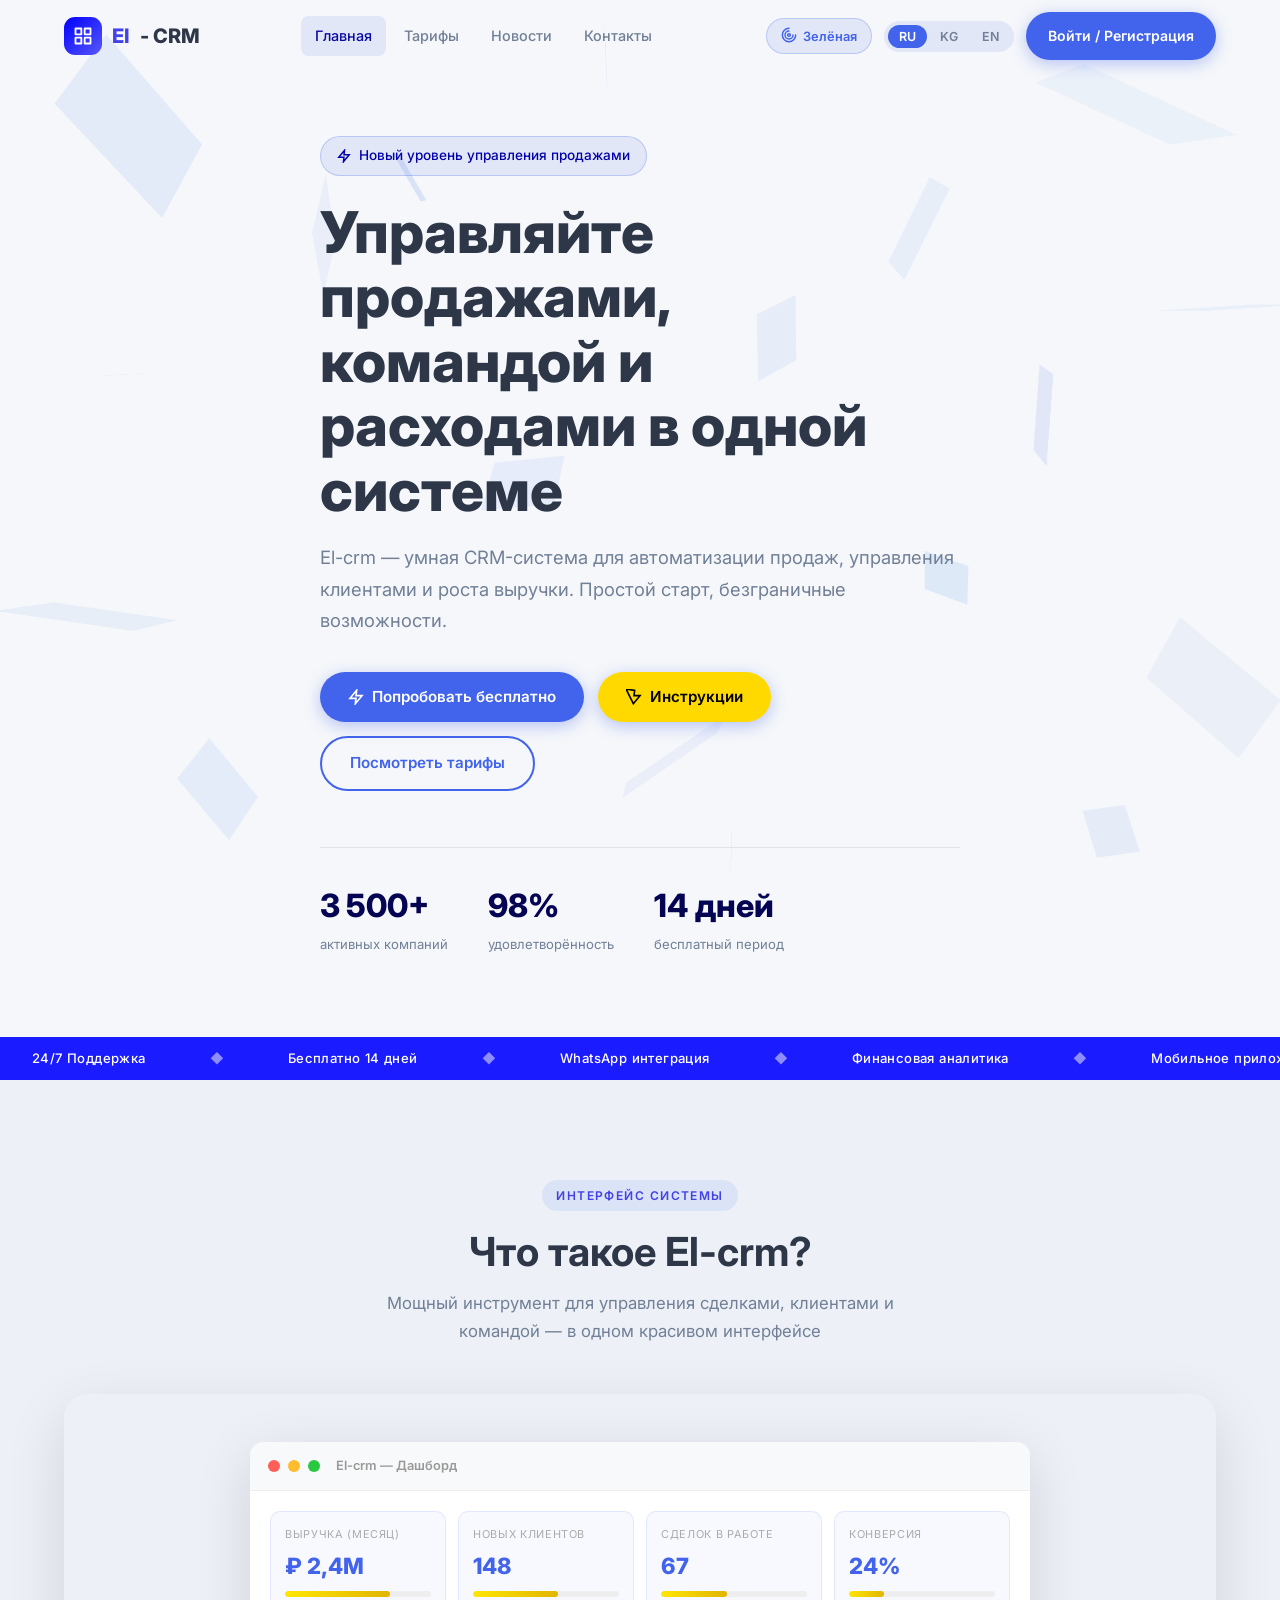
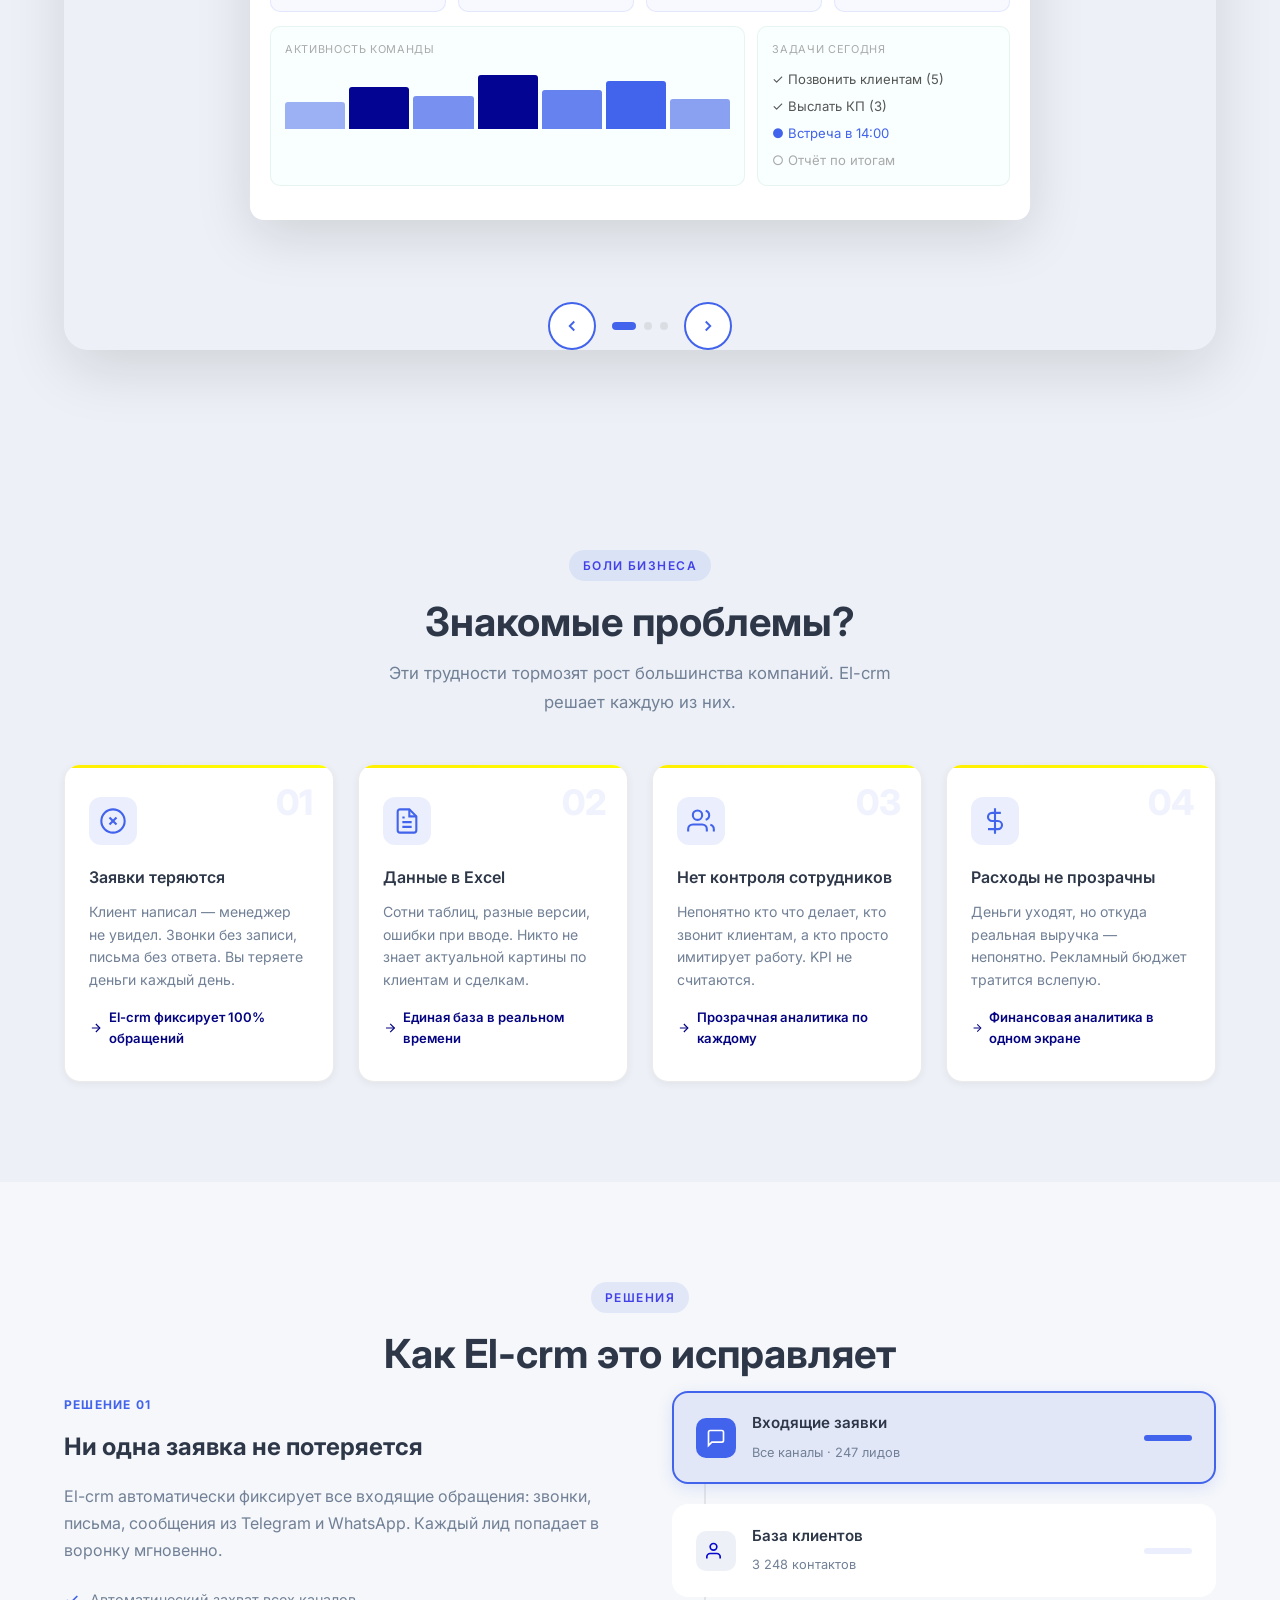
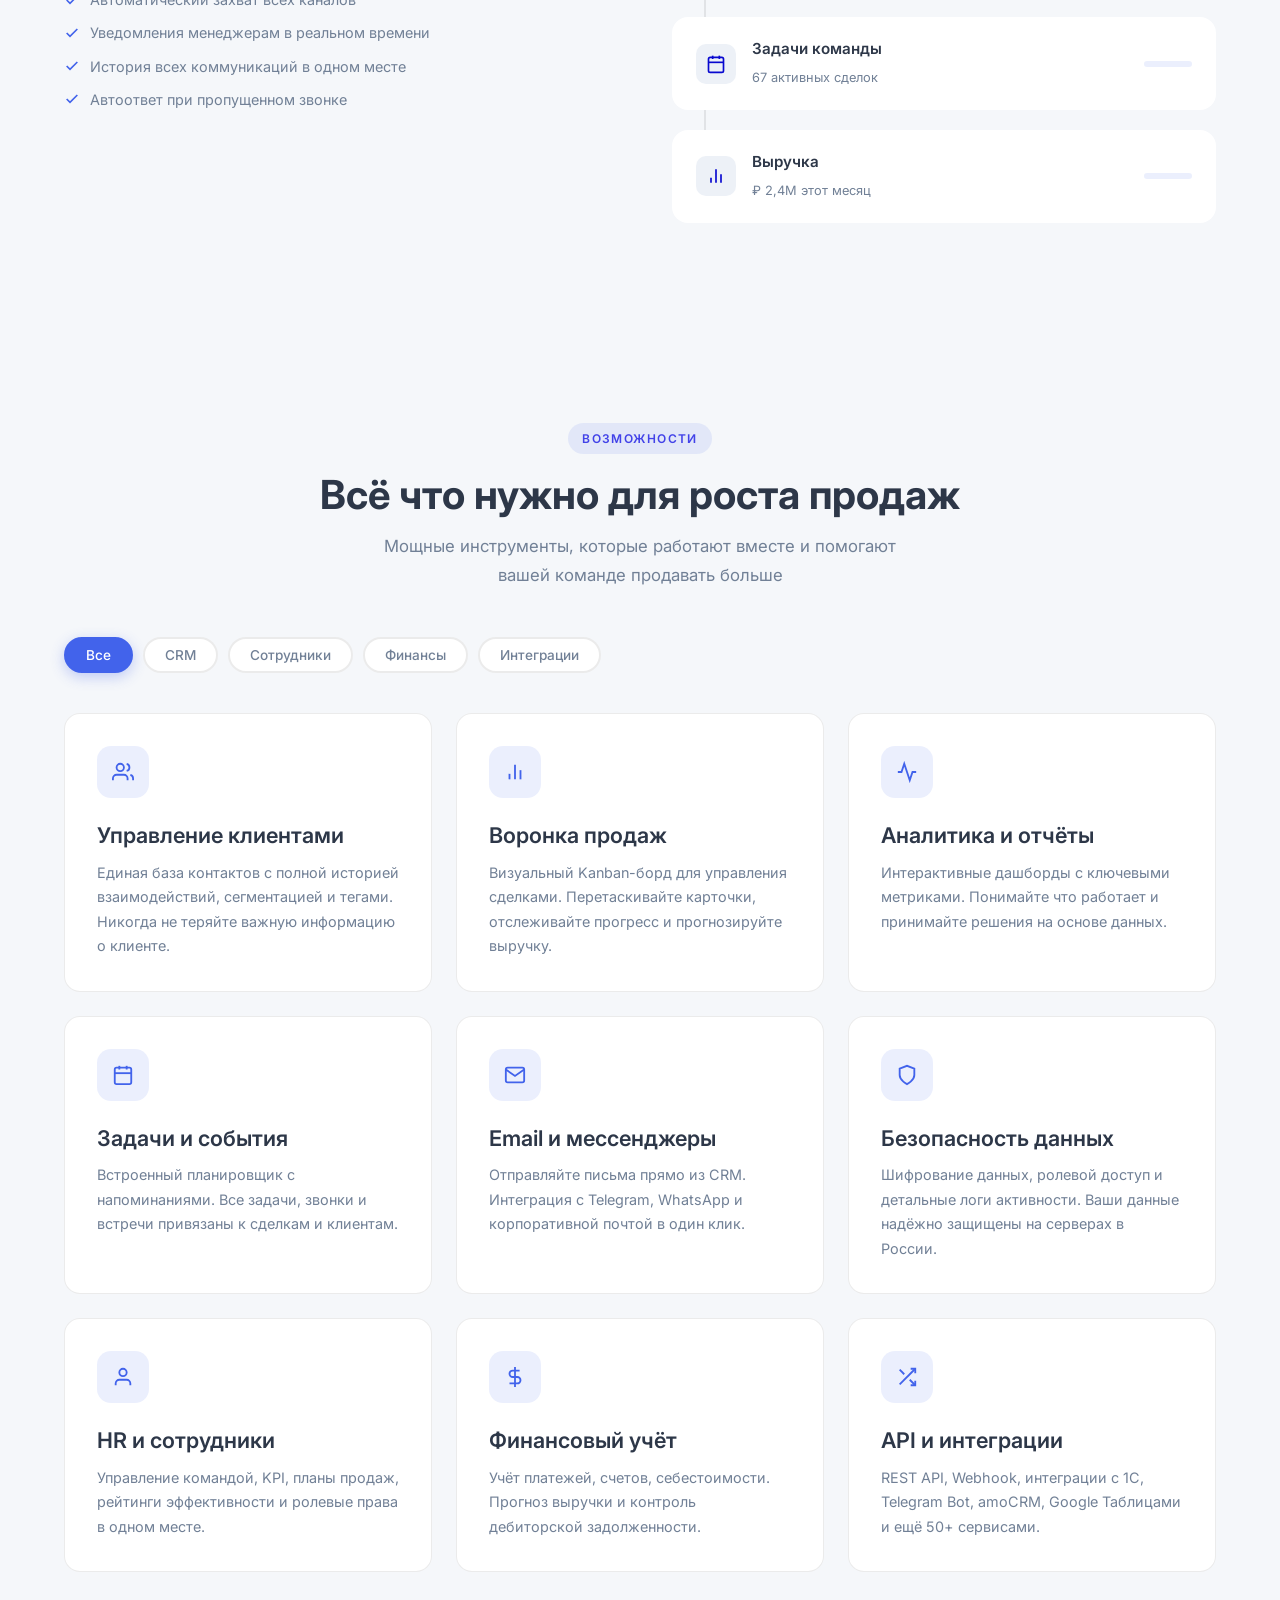
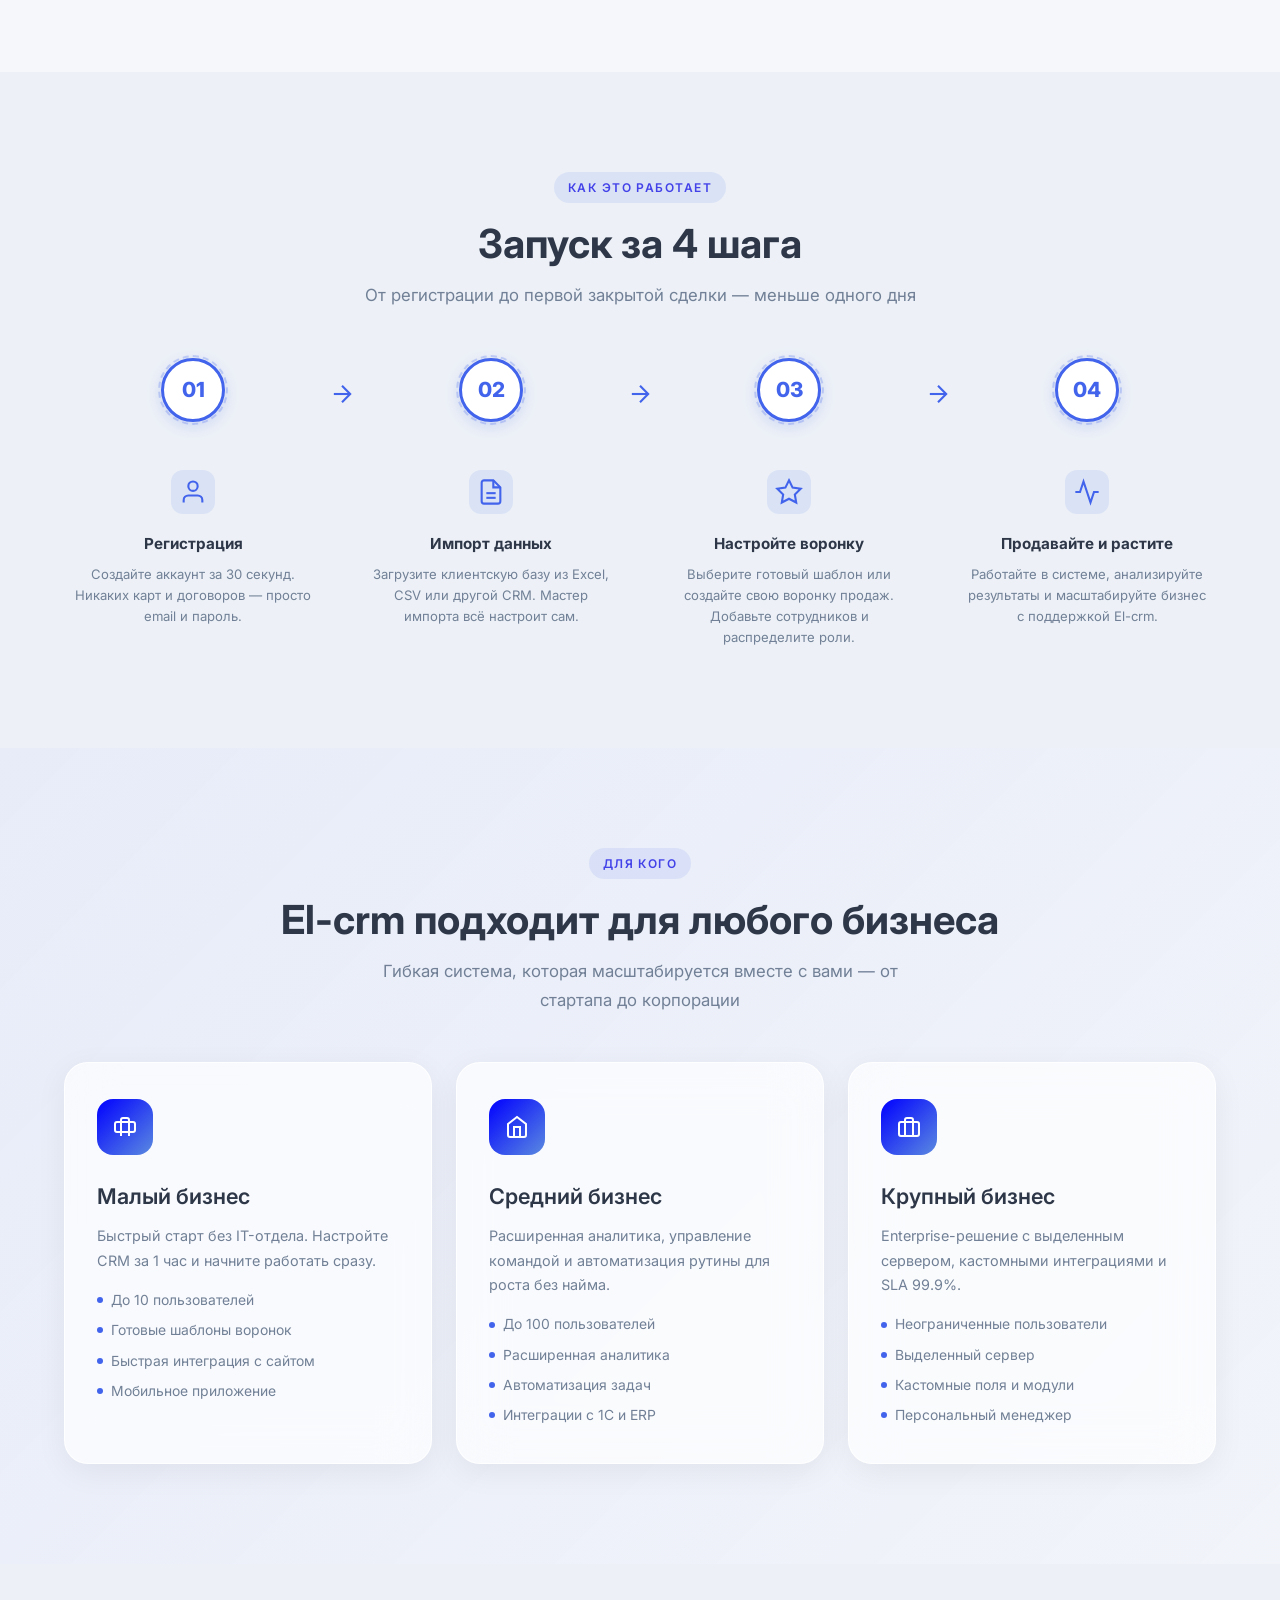
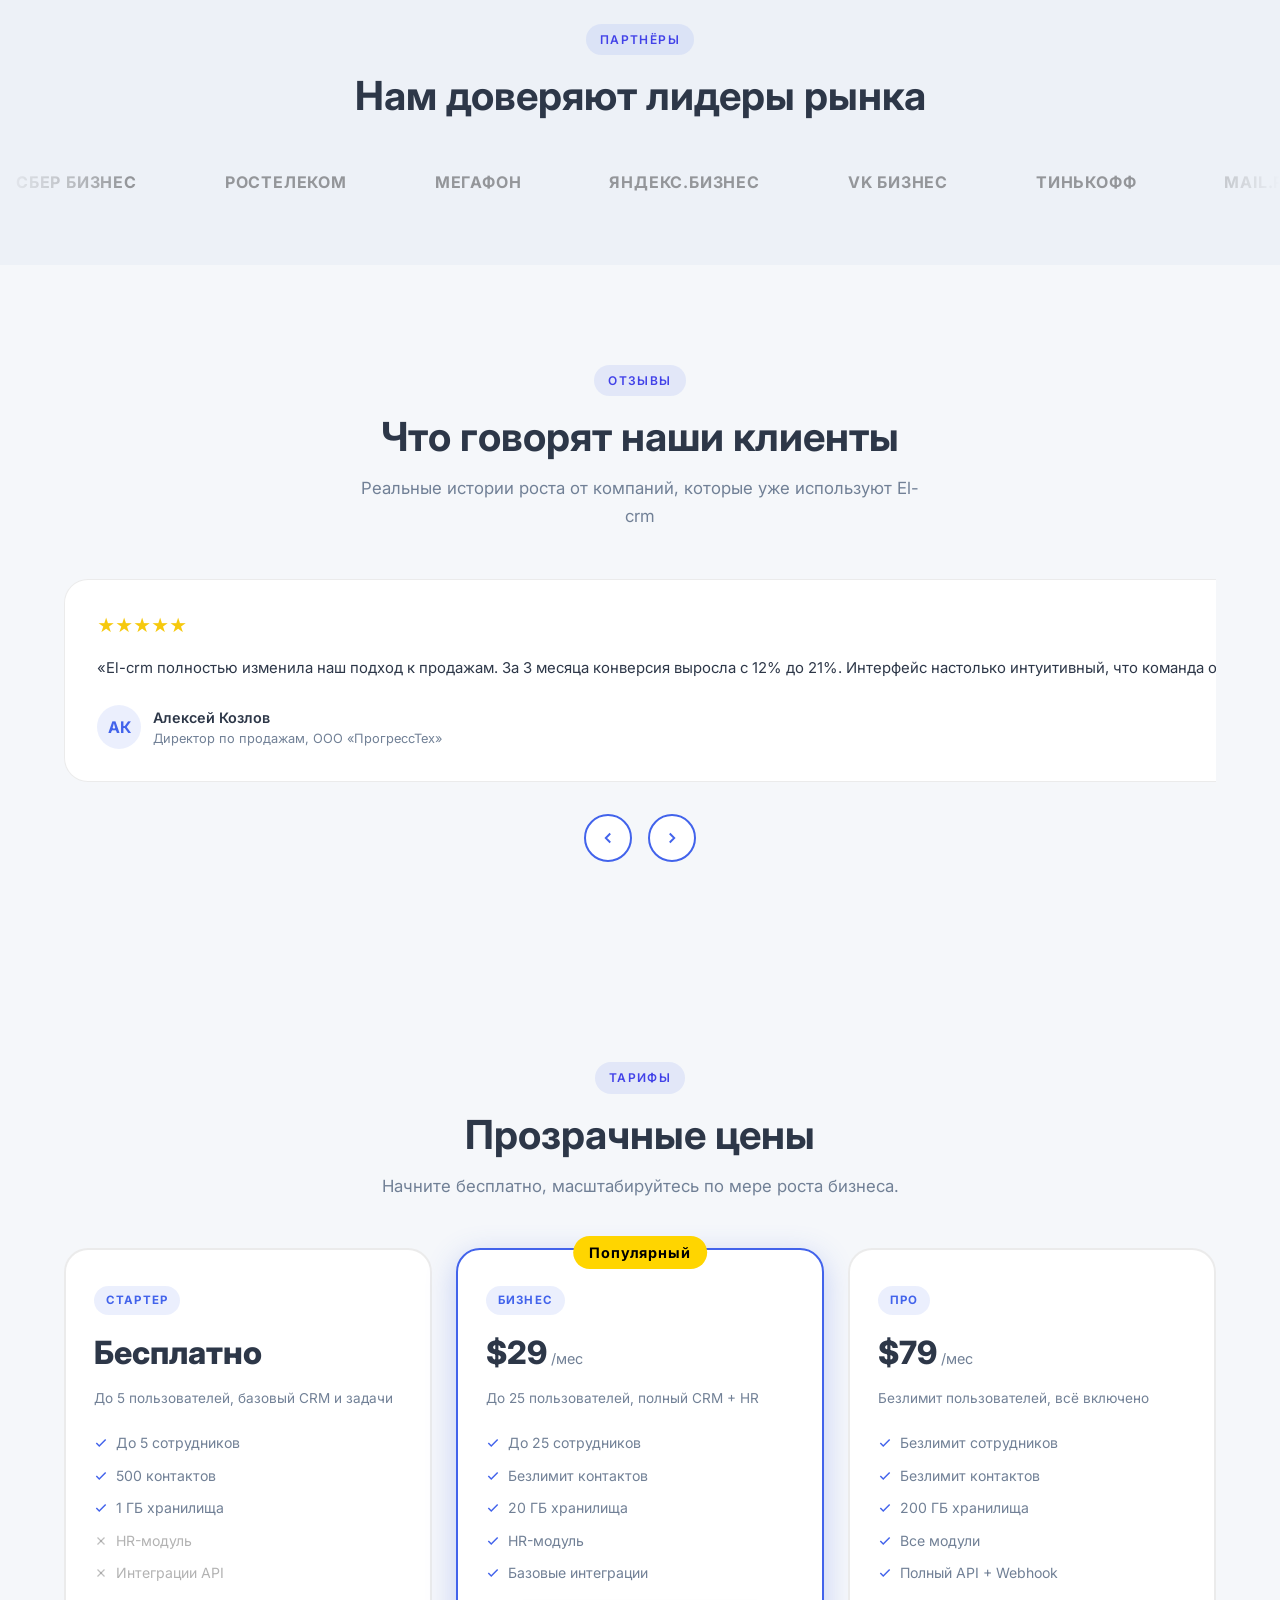
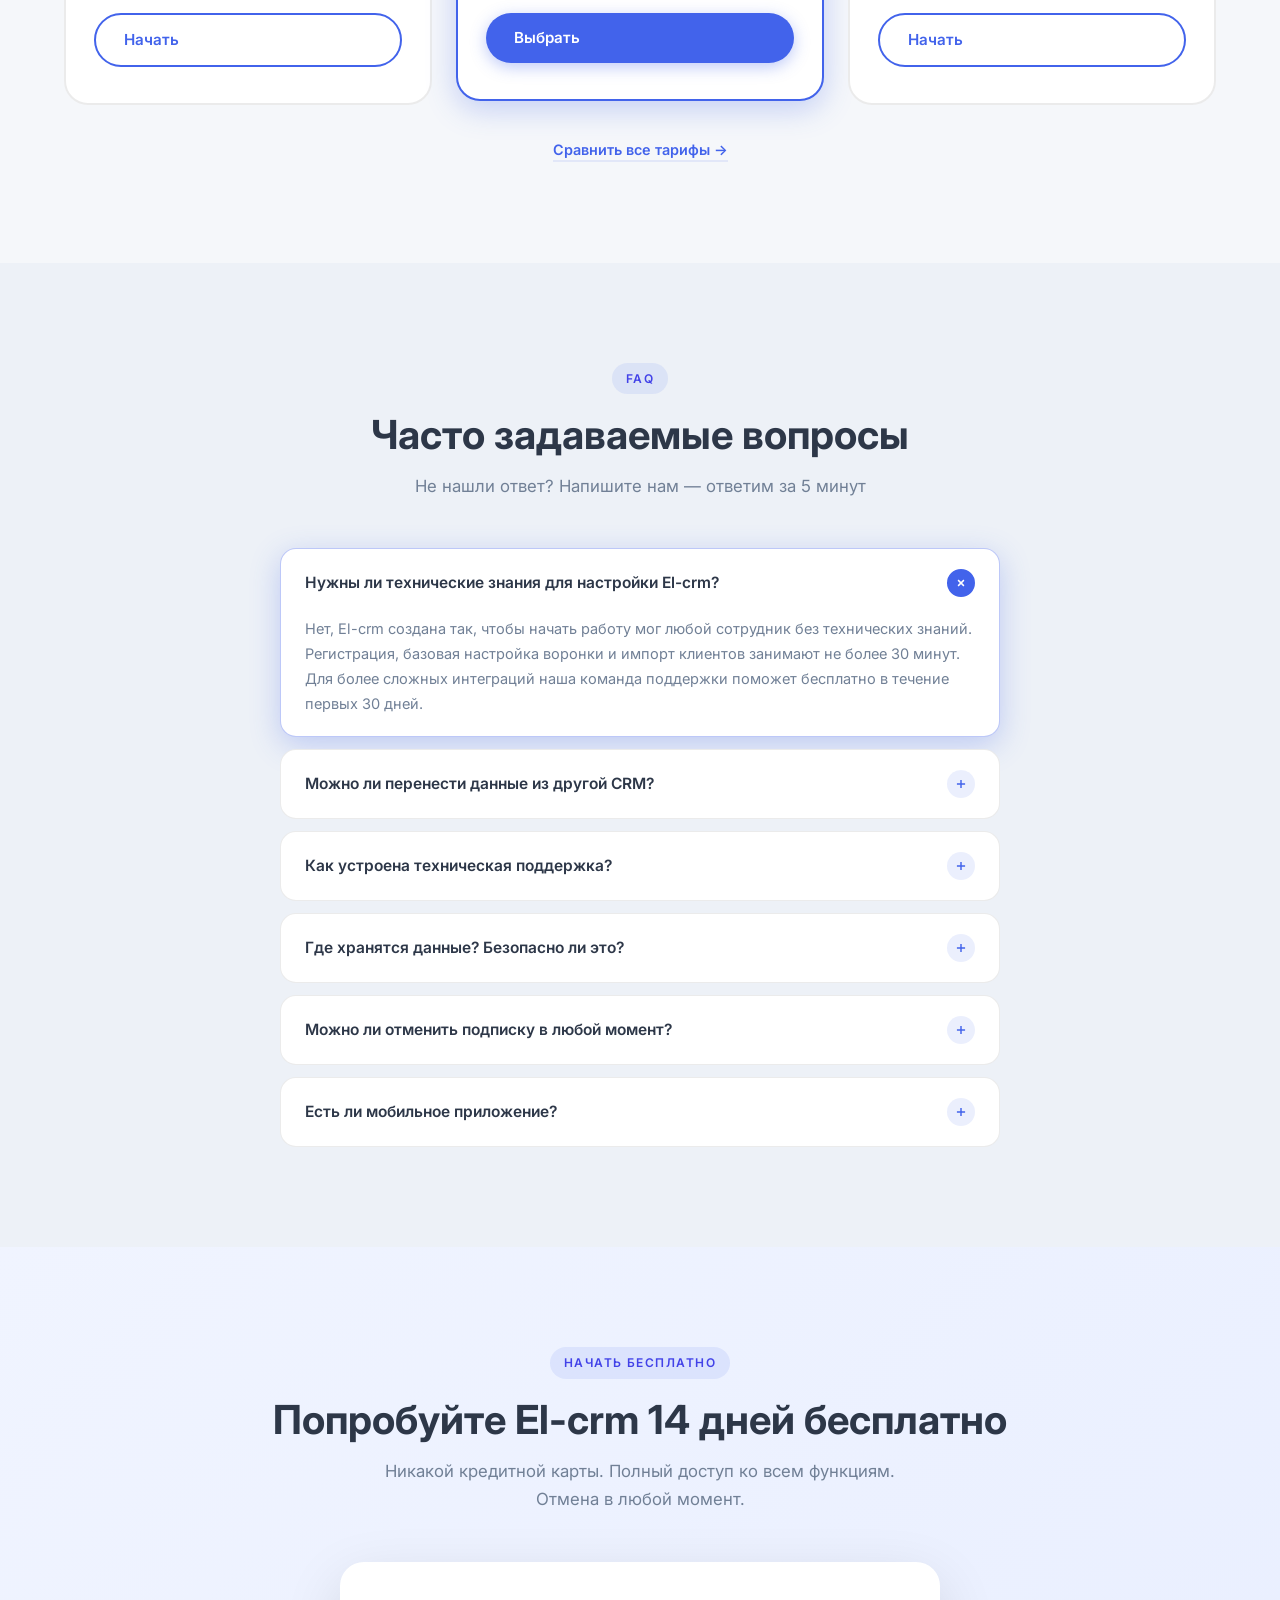
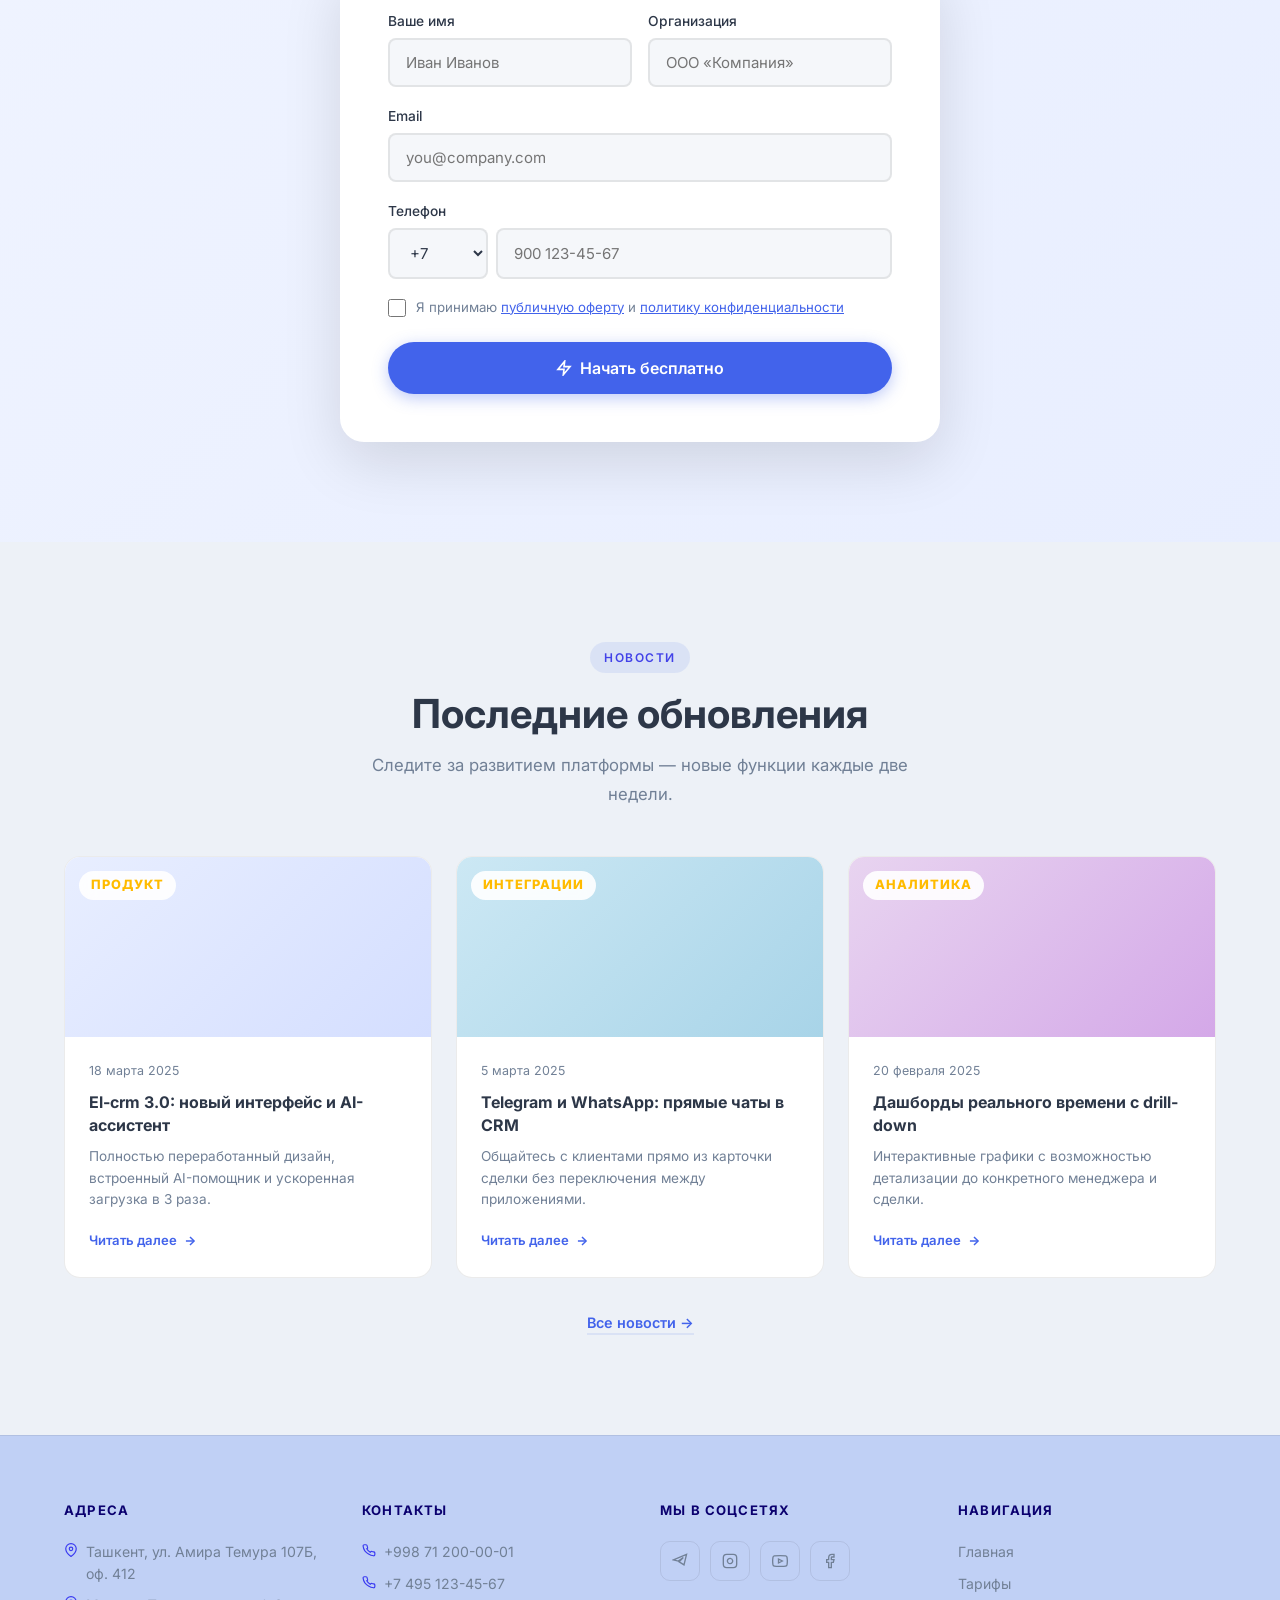
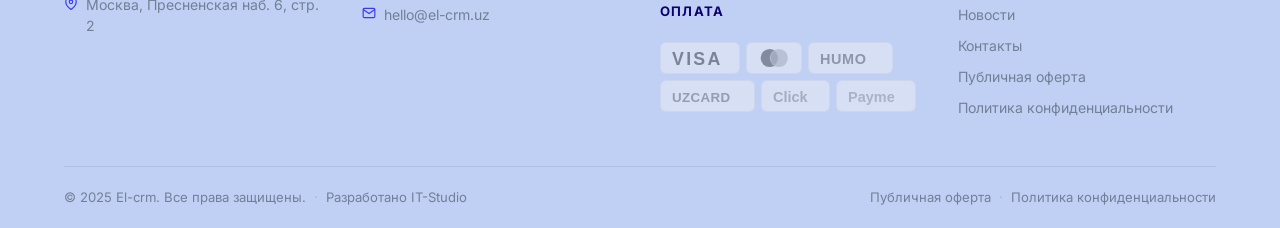
==== commit f4b81ebb: "Replace all files with new version" ====
--- a/index.html
+++ b/index.html
@@ -2,12 +2,14 @@
 <html lang="ru">
 <head>
 <meta charset="UTF-8">
-<meta name="viewport" content="width=device-width,initial-scale=1">
-<title>El-crm — CRM для вашего бизнеса</title>
+<meta name="viewport" content="width=device-width,initial-scale=1.0">
+<title>El-CRM — CRM для вашего бизнеса</title>
 <link rel="preconnect" href="https://fonts.googleapis.com">
 <link rel="preconnect" href="https://fonts.gstatic.com" crossorigin>
 <link href="https://fonts.googleapis.com/css2?family=Inter:wght@300;400;500;600;700;800&display=swap" rel="stylesheet">
 <link rel="stylesheet" href="css/style.css">
+  <script src="js/theme.js"></script>
+
 </head>
 <body>
 
@@ -21,7 +23,7 @@
       <span class="logo-icon">
         <svg width="20" height="20" viewBox="0 0 24 24" fill="none" stroke="currentColor" stroke-width="2.2" stroke-linecap="round" stroke-linejoin="round"><path d="M3 3h7v7H3zM14 3h7v7h-7zM14 14h7v7h-7zM3 14h7v7H3z"/></svg>
       </span>
-      El-crm
+      <span class="logo-text-accent">El</span>- CRM
     </a>
     <nav>
       <a href="index.html" class="active">Главная</a>
@@ -30,9 +32,15 @@
       <a href="contacts.html">Контакты</a>
     </nav>
     <div class="header-actions">
+      <button id="theme-toggle" class="theme-toggle-btn" title="Переключить тему" aria-label="Переключить тему">
+        <span id="theme-icon"><svg width="16" height="16" viewBox="0 0 24 24" fill="none" stroke="currentColor" stroke-width="2.2" stroke-linecap="round" stroke-linejoin="round"><path d="M12 2a10 10 0 1 0 10 10"/><path d="M12 6a6 6 0 1 0 6 6"/><circle cx="12" cy="12" r="2"/></svg></span>
+        <span id="theme-label">Зелёная</span>
+      </button>
+      
       <div class="lang-switcher">
         <button class="lang-btn active">RU</button>
         <button class="lang-btn">KG</button>
+        <button class="lang-btn">EN</button>
       </div>
       <a href="#lead" class="btn btn-primary" style="padding:10px 22px;font-size:.88rem">Войти / Регистрация</a>
     </div>
@@ -54,6 +62,7 @@
     <div class="lang-switcher">
       <button class="lang-btn active">RU</button>
       <button class="lang-btn">KG</button>
+      <button class="lang-btn">EN</button>
     </div>
     <a href="#lead" class="btn btn-primary nav-panel-cta">Попробовать бесплатно</a>
   </div>
@@ -67,12 +76,16 @@
         <svg width="14" height="14" viewBox="0 0 24 24" fill="none" stroke="currentColor" stroke-width="2.5"><polygon points="13 2 3 14 12 14 11 22 21 10 12 10 13 2"/></svg>
         Новый уровень управления продажами
       </div>
-      <h1>CRM которая <em>растёт</em><br>вместе с вашим<br>бизнесом</h1>
+      <h1>Управляйте продажами, командой и расходами в одной системе</h1>
       <p class="hero-desc">El-crm — умная CRM-система для автоматизации продаж, управления клиентами и роста выручки. Простой старт, безграничные возможности.</p>
       <div class="hero-actions">
         <a href="#lead" class="btn btn-primary">
           <svg width="16" height="16" viewBox="0 0 24 24" fill="none" stroke="currentColor" stroke-width="2.5"><polygon points="13 2 3 14 12 14 11 22 21 10 12 10 13 2"/></svg>
           Попробовать бесплатно
+        </a>
+        <a href="#lead" class="btn b2tn-primary">
+          <svg width="16" height="16" viewBox="0 0 24 24" fill="none" stroke="currentColor" stroke-width="2.5"><polygon points="0 0 0 0 0 0 11 22 21 10 12 10 13 2"/></svg>
+          Инструкции
         </a>
         <a href="pricing.html" class="btn btn-outline">Посмотреть тарифы</a>
       </div>
@@ -143,9 +156,9 @@
                     <div class="stat-label" style="margin-bottom:10px">Активность команды</div>
                     <div style="display:flex;gap:4px;align-items:flex-end;height:60px">
                       <div style="flex:1;background:var(--accent);border-radius:3px 3px 0 0;height:45%;opacity:.5"></div>
-                      <div style="flex:1;background:var(--accent);border-radius:3px 3px 0 0;height:70%"></div>
+                      <div style="flex:1;background:rgb(4, 4, 147);border-radius:3px 3px 0 0;height:70%"></div>
                       <div style="flex:1;background:var(--accent);border-radius:3px 3px 0 0;height:55%;opacity:.7"></div>
-                      <div style="flex:1;background:var(--accent);border-radius:3px 3px 0 0;height:90%"></div>
+                      <div style="flex:1;background:rgb(4, 4, 147);border-radius:3px 3px 0 0;height:90%"></div>
                       <div style="flex:1;background:var(--accent);border-radius:3px 3px 0 0;height:65%;opacity:.8"></div>
                       <div style="flex:1;background:var(--accent);border-radius:3px 3px 0 0;height:80%"></div>
                       <div style="flex:1;background:var(--accent);border-radius:3px 3px 0 0;height:50%;opacity:.6"></div>
@@ -422,7 +435,7 @@
     <div class="feat-filters anim" style="margin-bottom:40px">
       <button class="feat-filter active" data-cat="all">Все</button>
       <button class="feat-filter" data-cat="crm">CRM</button>
-      <button class="feat-filter" data-cat="hr">HR</button>
+      <button class="feat-filter" data-cat="hr">Сотрудники</button>
       <button class="feat-filter" data-cat="finance">Финансы</button>
       <button class="feat-filter" data-cat="integrations">Интеграции</button>
     </div>
@@ -678,54 +691,7 @@
   </div>
 </section>
 
-<!-- ЧАСТЫЕ ВОПРОСЫ -->
-<section class="faq-section section-pad">
-  <div class="container">
-    <div class="section-center anim">
-      <span class="section-label">FAQ</span>
-      <h2 class="section-title">Часто задаваемые вопросы</h2>
-      <p class="section-sub">Не нашли ответ? Напишите нам — ответим за 5 минут</p>
-    </div>
-    <div class="faq-list anim d1">
-      <div class="faq-item open">
-        <div class="faq-q">Нужны ли технические знания для настройки El-crm?
-          <span class="faq-ico"><svg width="14" height="14" viewBox="0 0 24 24" fill="none" stroke="currentColor" stroke-width="2.5"><line x1="12" y1="5" x2="12" y2="19"/><line x1="5" y1="12" x2="19" y2="12"/></svg></span>
-        </div>
-        <div class="faq-a"><div class="faq-a-inner">Нет, El-crm создана так, чтобы начать работу мог любой сотрудник без технических знаний. Регистрация, базовая настройка воронки и импорт клиентов занимают не более 30 минут. Для более сложных интеграций наша команда поддержки поможет бесплатно в течение первых 30 дней.</div></div>
-      </div>
-      <div class="faq-item">
-        <div class="faq-q">Можно ли перенести данные из другой CRM?
-          <span class="faq-ico"><svg width="14" height="14" viewBox="0 0 24 24" fill="none" stroke="currentColor" stroke-width="2.5"><line x1="12" y1="5" x2="12" y2="19"/><line x1="5" y1="12" x2="19" y2="12"/></svg></span>
-        </div>
-        <div class="faq-a"><div class="faq-a-inner">Да, мы поддерживаем импорт из Bitrix24, AmoCRM, RetailCRM, Salesforce и любого источника в формате Excel/CSV. Для крупных баз данных мы предоставляем бесплатную помощь в миграции — ваш персональный менеджер проведёт весь процесс.</div></div>
-      </div>
-      <div class="faq-item">
-        <div class="faq-q">Как устроена техническая поддержка?
-          <span class="faq-ico"><svg width="14" height="14" viewBox="0 0 24 24" fill="none" stroke="currentColor" stroke-width="2.5"><line x1="12" y1="5" x2="12" y2="19"/><line x1="5" y1="12" x2="19" y2="12"/></svg></span>
-        </div>
-        <div class="faq-a"><div class="faq-a-inner">Поддержка работает 24/7 через чат в системе, Telegram и email. На тарифе «Бизнес» и выше — выделенный менеджер с гарантированным временем ответа 15 минут. SLA на тарифе Enterprise — 99.9% доступности с компенсацией в случае нарушения.</div></div>
-      </div>
-      <div class="faq-item">
-        <div class="faq-q">Где хранятся данные? Безопасно ли это?
-          <span class="faq-ico"><svg width="14" height="14" viewBox="0 0 24 24" fill="none" stroke="currentColor" stroke-width="2.5"><line x1="12" y1="5" x2="12" y2="19"/><line x1="5" y1="12" x2="19" y2="12"/></svg></span>
-        </div>
-        <div class="faq-a"><div class="faq-a-inner">Данные хранятся на серверах в России и Узбекистане (по выбору). Все данные шифруются по стандарту AES-256 при передаче и хранении. Мы соответствуем требованиям 152-ФЗ и проводим регулярные аудиты безопасности. Резервное копирование — каждые 6 часов.</div></div>
-      </div>
-      <div class="faq-item">
-        <div class="faq-q">Можно ли отменить подписку в любой момент?
-          <span class="faq-ico"><svg width="14" height="14" viewBox="0 0 24 24" fill="none" stroke="currentColor" stroke-width="2.5"><line x1="12" y1="5" x2="12" y2="19"/><line x1="5" y1="12" x2="19" y2="12"/></svg></span>
-        </div>
-        <div class="faq-a"><div class="faq-a-inner">Да, вы можете отменить подписку в любой момент без штрафов и скрытых платежей. После отмены у вас остаётся доступ до конца оплаченного периода. Все ваши данные можно экспортировать в любое время.</div></div>
-      </div>
-      <div class="faq-item">
-        <div class="faq-q">Есть ли мобильное приложение?
-          <span class="faq-ico"><svg width="14" height="14" viewBox="0 0 24 24" fill="none" stroke="currentColor" stroke-width="2.5"><line x1="12" y1="5" x2="12" y2="19"/><line x1="5" y1="12" x2="19" y2="12"/></svg></span>
-        </div>
-        <div class="faq-a"><div class="faq-a-inner">Да, приложения доступны для iOS и Android. Мобильная версия включает все ключевые функции: управление сделками, просмотр клиентов, постановка задач, получение уведомлений и работа в режиме офлайн с синхронизацией при подключении к интернету.</div></div>
-      </div>
-    </div>
-  </div>
-</section>
+
 
 <!-- МИНИ ТАРИФЫ -->
 <section class="mini-pricing-section section-pad">
@@ -778,6 +744,55 @@
       </div>
     </div>
     <div class="mp-all-link anim"><a href="pricing.html">Сравнить все тарифы →</a></div>
+  </div>
+</section>
+
+<!-- ЧАСТЫЕ ВОПРОСЫ -->
+<section class="faq-section section-pad">
+  <div class="container">
+    <div class="section-center anim">
+      <span class="section-label">FAQ</span>
+      <h2 class="section-title">Часто задаваемые вопросы</h2>
+      <p class="section-sub">Не нашли ответ? Напишите нам — ответим за 5 минут</p>
+    </div>
+    <div class="faq-list anim d1">
+      <div class="faq-item open">
+        <div class="faq-q">Нужны ли технические знания для настройки El-crm?
+          <span class="faq-ico"><svg width="14" height="14" viewBox="0 0 24 24" fill="none" stroke="currentColor" stroke-width="2.5"><line x1="12" y1="5" x2="12" y2="19"/><line x1="5" y1="12" x2="19" y2="12"/></svg></span>
+        </div>
+        <div class="faq-a"><div class="faq-a-inner">Нет, El-crm создана так, чтобы начать работу мог любой сотрудник без технических знаний. Регистрация, базовая настройка воронки и импорт клиентов занимают не более 30 минут. Для более сложных интеграций наша команда поддержки поможет бесплатно в течение первых 30 дней.</div></div>
+      </div>
+      <div class="faq-item">
+        <div class="faq-q">Можно ли перенести данные из другой CRM?
+          <span class="faq-ico"><svg width="14" height="14" viewBox="0 0 24 24" fill="none" stroke="currentColor" stroke-width="2.5"><line x1="12" y1="5" x2="12" y2="19"/><line x1="5" y1="12" x2="19" y2="12"/></svg></span>
+        </div>
+        <div class="faq-a"><div class="faq-a-inner">Да, мы поддерживаем импорт из Bitrix24, AmoCRM, RetailCRM, Salesforce и любого источника в формате Excel/CSV. Для крупных баз данных мы предоставляем бесплатную помощь в миграции — ваш персональный менеджер проведёт весь процесс.</div></div>
+      </div>
+      <div class="faq-item">
+        <div class="faq-q">Как устроена техническая поддержка?
+          <span class="faq-ico"><svg width="14" height="14" viewBox="0 0 24 24" fill="none" stroke="currentColor" stroke-width="2.5"><line x1="12" y1="5" x2="12" y2="19"/><line x1="5" y1="12" x2="19" y2="12"/></svg></span>
+        </div>
+        <div class="faq-a"><div class="faq-a-inner">Поддержка работает 24/7 через чат в системе, Telegram и email. На тарифе «Бизнес» и выше — выделенный менеджер с гарантированным временем ответа 15 минут. SLA на тарифе Enterprise — 99.9% доступности с компенсацией в случае нарушения.</div></div>
+      </div>
+      <div class="faq-item">
+        <div class="faq-q">Где хранятся данные? Безопасно ли это?
+          <span class="faq-ico"><svg width="14" height="14" viewBox="0 0 24 24" fill="none" stroke="currentColor" stroke-width="2.5"><line x1="12" y1="5" x2="12" y2="19"/><line x1="5" y1="12" x2="19" y2="12"/></svg></span>
+        </div>
+        <div class="faq-a"><div class="faq-a-inner">Данные хранятся на серверах в России и Узбекистане (по выбору). Все данные шифруются по стандарту AES-256 при передаче и хранении. Мы соответствуем требованиям 152-ФЗ и проводим регулярные аудиты безопасности. Резервное копирование — каждые 6 часов.</div></div>
+      </div>
+      <div class="faq-item">
+        <div class="faq-q">Можно ли отменить подписку в любой момент?
+          <span class="faq-ico"><svg width="14" height="14" viewBox="0 0 24 24" fill="none" stroke="currentColor" stroke-width="2.5"><line x1="12" y1="5" x2="12" y2="19"/><line x1="5" y1="12" x2="19" y2="12"/></svg></span>
+        </div>
+        <div class="faq-a"><div class="faq-a-inner">Да, вы можете отменить подписку в любой момент без штрафов и скрытых платежей. После отмены у вас остаётся доступ до конца оплаченного периода. Все ваши данные можно экспортировать в любое время.</div></div>
+      </div>
+      <div class="faq-item">
+        <div class="faq-q">Есть ли мобильное приложение?
+          <span class="faq-ico"><svg width="14" height="14" viewBox="0 0 24 24" fill="none" stroke="currentColor" stroke-width="2.5"><line x1="12" y1="5" x2="12" y2="19"/><line x1="5" y1="12" x2="19" y2="12"/></svg></span>
+        </div>
+        <div class="faq-a"><div class="faq-a-inner">Да, приложения доступны для iOS и Android. Мобильная версия включает все ключевые функции: управление сделками, просмотр клиентов, постановка задач, получение уведомлений и работа в режиме офлайн с синхронизацией при подключении к интернету.</div></div>
+      </div>
+    </div>
   </div>
 </section>
 
--- a/css/style.css
+++ b/css/style.css
@@ -1,19 +1,70 @@
 /* ===== ПЕРЕМЕННЫЕ ===== */
 :root {
-  --bg: #FAFDFA;
-  --bg-alt: #F0F7F4;
+  /* Базовые */
+  --bg: #F5F7FA;
+  --bg-alt: #EDF1F7;
   --white: #FFFFFF;
-  --accent: #4E9F7D;
-  --accent-light: rgba(78, 159, 125, 0.12);
-  --accent-hover: #3D8A6B;
-  --accent-glow: rgba(78, 159, 125, 0.25);
   --text: #2D3748;
   --text-muted: #718096;
   --border: rgba(0, 0, 0, 0.08);
+
+  /* Акцент — синяя тема */
+  --accent: #4263EB;
+  --accent-light: rgba(66, 99, 235, 0.10);
+  --accent-hover: #2C4CC8;
+  --accent-glow: rgba(66, 99, 235, 0.25);
+  --accent-strong: #4242E8;
+  --accent-medium: #0909A3;
+  --accent-darker: #000094;
+  --accent-deep: #0808CF;
+  --accent-logo-end: #5858F9;
+  --accent-hero-badge: #0202A8;
+  --accent-hero-em: #01018A;
+  --accent-hero-stat: #040453;
+  --accent-partner: #060686;
+  --accent-footer-h: #0B006F;
+  --accent-footer-link: #5A5AF6;
+  --accent-footer-icon: #3939F1;
+  --accent-promo-bg: #1B1BFF;
+  --accent-enterprise: #08087A;
+  --accent-enterprise-end: #285AFF;
+  --accent-problem-arrow: #040482;
+  --accent-c-yes: #4949F5;
+
+  /* Градиенты — синяя тема */
+  --logo-icon-grad: linear-gradient(135deg, #4263EB, #5858F9);
+  --glass-icon-grad: linear-gradient(135deg, #4263EB, #5B8AE0);
+  --enterprise-grad: linear-gradient(135deg, #08087A, #285AFF);
+  --bg-hero-grad: linear-gradient(135deg, #f0f4ff, #e8eeff);
+  --bg-thumb: linear-gradient(135deg, #e8eeff, #d4deff);
+  --bg-section-tint: linear-gradient(135deg, rgba(66,99,235,.07) 0%, rgba(66,99,235,.02) 100%);
+
+  /* UI-фоны */
+  --bg-map: #e8ecf4;
+  --bg-stat: #f8f9ff;
+  --bg-footer: #c0d0f5;
+  --header-scrolled-bg: rgba(245, 247, 250, .88);
+
+  /* Тени */
   --shadow-sm: 0 2px 8px rgba(0, 0, 0, 0.06);
   --shadow-md: 0 8px 24px rgba(0, 0, 0, 0.1);
   --shadow-lg: 0 20px 60px rgba(0, 0, 0, 0.12);
-  --shadow-green: 0 8px 30px rgba(78, 159, 125, 0.28);
+  --shadow-green: 0 8px 30px rgba(66, 99, 235, 0.28);
+
+  /* Кубы — синяя тема */
+  --cube-default-border: rgba(66, 99, 235, .55);
+  --cube-default-bg:     rgba(66, 99, 235, .08);
+  --cube-mint-border:    rgba(66, 130, 235, .65);
+  --cube-mint-bg:        rgba(66, 130, 235, .10);
+  --cube-emerald-border: rgba(50, 100, 220, .70);
+  --cube-emerald-bg:     rgba(50, 100, 220, .12);
+  --cube-teal-border:    rgba(50, 130, 220, .60);
+  --cube-teal-bg:        rgba(50, 130, 220, .08);
+  --cube-lime-border:    rgba(100, 140, 230, .60);
+  --cube-lime-bg:        rgba(100, 140, 230, .09);
+  --cube-sage-border:    rgba(90, 140, 220, .65);
+  --cube-sage-bg:        rgba(90, 140, 220, .10);
+
   --radius: 16px;
   --radius-sm: 8px;
   --radius-lg: 24px;
@@ -24,6 +75,74 @@
   --header-h: 72px;
 }
 
+/* ===== ЗЕЛЁНАЯ ТЕМА ===== */
+[data-theme="green"] {
+  --bg: #FAFDFA;
+  --bg-alt: #F0F7F4;
+
+  --accent: #4E9F7D;
+  --accent-light: rgba(78, 159, 125, 0.12);
+  --accent-hover: #3D8A6B;
+  --accent-glow: rgba(78, 159, 125, 0.25);
+  --accent-strong: #4E9F7D;
+  --accent-medium: #3a8a6a;
+  --accent-darker: #3D8A6B;
+  --accent-deep: #2e7a5c;
+  --accent-logo-end: #6BB89A;
+  --accent-hero-badge: #2a6040;
+  --accent-hero-em: #1a5030;
+  --accent-hero-stat: #1a3a28;
+  --accent-partner: #3a8060;
+  --accent-footer-h: #1a5c40;
+  --accent-footer-link: #4E9F7D;
+  --accent-footer-icon: #4E9F7D;
+  --accent-promo-bg: #3D8A6B;
+  --accent-enterprise: #1a5c40;
+  --accent-enterprise-end: #4E9F7D;
+  --accent-problem-arrow: #2a6a4a;
+  --accent-c-yes: #4E9F7D;
+
+  --logo-icon-grad: linear-gradient(135deg, #4E9F7D, #6BB89A);
+  --glass-icon-grad: linear-gradient(135deg, #4E9F7D, #6BB89A);
+  --enterprise-grad: linear-gradient(135deg, #1a5c40, #4E9F7D);
+  --bg-hero-grad: linear-gradient(135deg, #f0faf5, #e8f5ef);
+  --bg-thumb: linear-gradient(135deg, #e8f5ef, #d4ede4);
+  --bg-section-tint: linear-gradient(135deg, rgba(78,159,125,.07) 0%, rgba(78,159,125,.02) 100%);
+
+  --bg-map: #e8f0eb;
+  --bg-stat: #f8fffe;
+  --bg-footer: #b0e8d4;
+  --header-scrolled-bg: rgba(250, 253, 250, .88);
+
+  --shadow-green: 0 8px 30px rgba(78, 159, 125, 0.28);
+
+  --cube-default-border: rgba(78, 159, 125, .55);
+  --cube-default-bg:     rgba(78, 159, 125, .08);
+  --cube-mint-border:    rgba(72, 199, 142, .65);
+  --cube-mint-bg:        rgba(72, 199, 142, .10);
+  --cube-emerald-border: rgba(46, 160, 100, .70);
+  --cube-emerald-bg:     rgba(46, 160, 100, .12);
+  --cube-teal-border:    rgba(32, 178, 170, .60);
+  --cube-teal-bg:        rgba(32, 178, 170, .08);
+  --cube-lime-border:    rgba(130, 200, 100, .60);
+  --cube-lime-bg:        rgba(130, 200, 100, .09);
+  --cube-sage-border:    rgba(108, 172, 128, .65);
+  --cube-sage-bg:        rgba(108, 172, 128, .10);
+}
+
+/* ===== ПЛАВНОЕ ПЕРЕКЛЮЧЕНИЕ ТЕМЫ ===== */
+body, body * {
+  transition: background-color 0.45s ease, border-color 0.45s ease,
+              color 0.45s ease, box-shadow 0.45s ease !important;
+}
+.cube, .crm-track, .reviews-track, .promo-track, .ticker-track,
+.nav-menu-panel, .modal-overlay, .modal {
+  transition: none !important;
+}
+.anim {
+  transition: opacity .7s ease, transform .7s ease !important;
+}
+
 /* ===== СБРОС ===== */
 *,
 *::before,
@@ -107,7 +226,7 @@
   font-weight: 600;
   letter-spacing: .12em;
   text-transform: uppercase;
-  color: var(--accent);
+  color: var(--accent-strong);
   background: var(--accent-light);
   padding: 6px 14px;
   border-radius: var(--radius-full);
@@ -159,11 +278,11 @@
 .btn-primary {
   background: var(--accent);
   color: #fff;
-  box-shadow: 0 4px 16px rgba(78, 159, 125, .35);
+  box-shadow: 0 4px 16px rgba(66, 99, 235, .35);
 }
 
 .btn-primary:hover {
-  background: var(--accent-hover);
+  background: var(--accent-darker);
   box-shadow: var(--shadow-green);
   transform: translateY(-2px);
 }
@@ -186,6 +305,41 @@
 }
 
 .btn-white:hover {
+  transform: translateY(-2px);
+  box-shadow: var(--shadow-lg);
+}
+/*  */
+
+.b2tn-primary {
+  background: rgb(255, 217, 0);
+  color: #000000;
+  box-shadow: 0 4px 16px rgba(66, 99, 235, .35);
+}
+
+.b2tn-primary:hover {
+  background: rgb(255, 187, 0);
+  box-shadow: var(--shadow-green);
+  transform: translateY(-2px);
+}
+
+.b2tn-outline {
+  background: transparent;
+  color: var(--accent);
+  border: 2px solid var(--accent);
+}
+
+.b2tn-outline:hover {
+  background: var(--accent-light);
+  transform: translateY(-2px);
+}
+
+.b2tn-white {
+  background: #fff;
+  color: var(--accent);
+  box-shadow: var(--shadow-md);
+}
+
+.b2tn-white:hover {
   transform: translateY(-2px);
   box-shadow: var(--shadow-lg);
 }
@@ -207,8 +361,8 @@
 }
 
 @keyframes pulse-ring {
-  0%, 100% { box-shadow: 0 0 0 0  rgba(78, 159, 125, .5); }
-  50%       { box-shadow: 0 0 0 14px rgba(78, 159, 125, 0); }
+  0%, 100% { box-shadow: 0 0 0 0  rgba(66, 99, 235, .5); }
+  50%       { box-shadow: 0 0 0 14px rgba(66, 99, 235, 0); }
 }
 
 @keyframes spinCubeA {
@@ -262,15 +416,15 @@
 
 .cube-face {
   position: absolute;
-  border: 1.5px solid rgba(78, 159, 125, .55);
-  background: rgba(78, 159, 125, .08);
-}
-
-.cube.c-mint    .cube-face { border-color: rgba(72, 199, 142, .65); background: rgba(72, 199, 142, .10); }
-.cube.c-emerald .cube-face { border-color: rgba(46, 160, 100, .70); background: rgba(46, 160, 100, .12); }
-.cube.c-teal    .cube-face { border-color: rgba(32, 178, 170, .60); background: rgba(32, 178, 170, .08); }
-.cube.c-lime    .cube-face { border-color: rgba(130,200, 100, .60); background: rgba(130,200, 100, .09); }
-.cube.c-sage    .cube-face { border-color: rgba(108, 172, 128, .65); background: rgba(108, 172, 128, .10); }
+  border: 1.5px solid var(--cube-default-border);
+  background: var(--cube-default-bg);
+}
+
+.cube.c-mint    .cube-face { border-color: var(--cube-mint-border); background: var(--cube-mint-bg); }
+.cube.c-emerald .cube-face { border-color: var(--cube-emerald-border); background: var(--cube-emerald-bg); }
+.cube.c-teal    .cube-face { border-color: var(--cube-teal-border); background: var(--cube-teal-bg); }
+.cube.c-lime    .cube-face { border-color: var(--cube-lime-border); background: var(--cube-lime-bg); }
+.cube.c-sage    .cube-face { border-color: var(--cube-sage-border); background: var(--cube-sage-bg); }
 
 /* ===== ШАПКА ===== */
 header {
@@ -284,7 +438,7 @@
 }
 
 header.scrolled {
-  background: rgba(250, 253, 250, .88);
+  background: var(--header-scrolled-bg);
   backdrop-filter: blur(24px);
   -webkit-backdrop-filter: blur(24px);
   border-bottom: 1px solid var(--border);
@@ -315,7 +469,7 @@
 .logo-icon {
   width: 38px;
   height: 38px;
-  background: linear-gradient(135deg, var(--accent), #3D8A6B);
+  background: linear-gradient(135deg, blue, var(--accent-logo-end));
   border-radius: 11px;
   display: flex;
   align-items: center;
@@ -341,7 +495,7 @@
 
 nav a:hover,
 nav a.active {
-  color: var(--accent);
+  color: var(--accent-medium);
   background: var(--accent-light);
 }
 
@@ -416,7 +570,7 @@
   max-width: 340px;
   background: #fff;
   border-radius: 16px;
-  box-shadow: 0 8px 40px rgba(78, 159, 125, 0.18), 0 2px 12px rgba(0, 0, 0, 0.08);
+  box-shadow: 0 8px 40px rgba(66, 99, 235, 0.18), 0 2px 12px rgba(0, 0, 0, 0.08);
   z-index: 999;
   padding: 20px;
   display: flex;
@@ -511,8 +665,8 @@
   flex: 1;
   justify-content: center;
   text-align: center;
-  padding: 10px 14px;
-  font-size: 0.85rem;
+  padding: 10px 5px;
+  font-size: 0.79rem;
 }
 
 /* Переключатель языка внутри мобильной панели */
@@ -555,13 +709,13 @@
   display: inline-flex;
   align-items: center;
   gap: 8px;
-  background: rgba(78, 159, 125, .1);
-  border: 1px solid rgba(78, 159, 125, .25);
+  background: rgba(66, 99, 235, .1);
+  border: 1px solid rgba(66, 99, 235, .25);
   border-radius: var(--radius-full);
   padding: 8px 16px;
   font-size: .85rem;
   font-weight: 500;
-  color: var(--accent);
+  color: var(--accent-hero-badge);
   margin-bottom: 24px;
   animation: fadeInUp .6s ease both;
 }
@@ -572,7 +726,7 @@
 }
 
 .hero h1 em {
-  color: var(--accent);
+  color: var(--accent-hero-em);
   font-style: normal;
 }
 
@@ -603,7 +757,7 @@
   display: block;
   font-size: 2rem;
   font-weight: 800;
-  color: var(--accent);
+  color: var(--accent-hero-stat);
 }
 
 .hero-stat span {
@@ -692,8 +846,8 @@
 
 .stat-card {
   flex: 1;
-  background: #f8fffe;
-  border: 1px solid rgba(78, 159, 125, .12);
+  background: var(--bg-stat);
+  border: 1px solid rgba(66, 99, 235, .12);
   border-radius: 10px;
   padding: 14px;
 }
@@ -722,7 +876,7 @@
 
 .stat-fill {
   height: 100%;
-  background: linear-gradient(90deg, var(--accent), #6BB89A);
+  background: linear-gradient(90deg, rgb(255, 230, 0), #e1b502);
   border-radius: 3px;
 }
 
@@ -752,7 +906,7 @@
 }
 
 .badge-green {
-  background: rgba(78, 159, 125, .12);
+  background: rgba(66, 99, 235, .12);
   color: var(--accent);
   font-size: .72rem;
   font-weight: 600;
@@ -882,7 +1036,7 @@
 .feat-card:hover {
   transform: translateY(-6px);
   box-shadow: var(--shadow-green);
-  border-color: rgba(78, 159, 125, .3);
+  border-color: rgba(66, 99, 235, .3);
 }
 
 .feat-icon {
@@ -908,7 +1062,7 @@
 
 /* ===== ДЛЯ КОГО ===== */
 .for-whom-section {
-  background: linear-gradient(135deg, rgba(78, 159, 125, .07) 0%, rgba(78, 159, 125, .02) 100%);
+  background: var(--bg-section-tint);
   position: relative;
   z-index: 1;
 }
@@ -932,14 +1086,14 @@
 
 .glass-card:hover {
   transform: translateY(-8px);
-  box-shadow: 0 24px 64px rgba(78, 159, 125, .18);
-  border-color: rgba(78, 159, 125, .3);
+  box-shadow: 0 24px 64px rgba(66, 99, 235, .18);
+  border-color: rgba(66, 99, 235, .3);
 }
 
 .glass-icon {
   width: 56px;
   height: 56px;
-  background: linear-gradient(135deg, var(--accent), #6BB89A);
+  background: linear-gradient(135deg, blue, #5B8AE0);
   border-radius: var(--radius);
   display: flex;
   align-items: center;
@@ -1000,7 +1154,7 @@
 .ticker-track {
   display: flex;
   gap: 56px;
-  animation: ticker 28s linear infinite;
+  animation: ticker 18s linear infinite;
   width: max-content;
 }
 
@@ -1018,7 +1172,7 @@
   flex-shrink: 0;
   font-size: 1rem;
   font-weight: 700;
-  color: var(--text-muted);
+  color: var(--accent-partner);
   letter-spacing: .05em;
 }
 
@@ -1054,7 +1208,7 @@
 
 .review-card:hover {
   transform: translateY(-8px);
-  box-shadow: 0 20px 60px rgba(78, 159, 125, .18);
+  box-shadow: 0 20px 60px rgba(66, 99, 235, .18);
 }
 
 .stars {
@@ -1125,7 +1279,7 @@
 }
 
 .faq-item.open {
-  border-color: rgba(78, 159, 125, .35);
+  border-color: rgba(66, 99, 235, .35);
   box-shadow: var(--shadow-green);
 }
 
@@ -1179,7 +1333,7 @@
 
 /* ===== ФОРМА ЗАЯВКИ ===== */
 .lead-section {
-  background: linear-gradient(135deg, #f0faf5, #e8f5ef);
+  background: var(--bg-hero-grad);
   position: relative;
   z-index: 1;
 }
@@ -1226,7 +1380,7 @@
 .f-input:focus {
   border-color: var(--accent);
   background: #fff;
-  box-shadow: 0 0 0 4px rgba(78, 159, 125, .1);
+  box-shadow: 0 0 0 4px rgba(66, 99, 235, .1);
 }
 
 .phone-wrap {
@@ -1275,7 +1429,7 @@
 
 /* ===== ПОДВАЛ ===== */
 footer {
-  background: #fff;
+  background: var(--bg-footer);
   border-top: 1px solid var(--border);
   position: relative;
   z-index: 1;
@@ -1293,7 +1447,8 @@
   font-weight: 700;
   text-transform: uppercase;
   letter-spacing: .09em;
-  color: var(--text-muted);
+  color: var(--accent-footer-h);
+  font-weight: bold;
   margin-bottom: 20px;
 }
 
@@ -1315,13 +1470,13 @@
 }
 
 .footer-col li a:hover {
-  color: var(--accent);
+  color: var(--accent-footer-link);
 }
 
 .footer-col li svg {
   flex-shrink: 0;
   margin-top: 2px;
-  color: var(--accent);
+  color: var(--accent-footer-icon);
 }
 
 .socials {
@@ -1417,7 +1572,7 @@
 
 /* ===== ГЕРОЙ СТРАНИЦЫ ===== */
 .page-hero {
-  background: linear-gradient(135deg, #f0faf5, #e8f5ef);
+  background: var(--bg-hero-grad);
   padding: calc(var(--header-h) + 60px) 0 60px;
   position: relative;
   z-index: 1;
@@ -1529,13 +1684,13 @@
 
 .plan-card.popular {
   border-color: var(--accent);
-  box-shadow: 0 0 0 4px rgba(78, 159, 125, .1), var(--shadow-md);
+  box-shadow: 0 0 0 4px rgba(66, 99, 235, .1), var(--shadow-md);
   transform: translateY(-10px);
 }
 
 .plan-card.popular:hover {
   transform: translateY(-16px);
-  box-shadow: 0 0 0 4px rgba(78, 159, 125, .15), var(--shadow-green);
+  box-shadow: 0 0 0 4px rgba(66, 99, 235, .15), var(--shadow-green);
 }
 
 .popular-badge {
@@ -1543,9 +1698,9 @@
   top: -14px;
   left: 50%;
   transform: translateX(-50%);
-  background: var(--accent);
-  color: #fff;
-  font-size: .76rem;
+  background: rgb(255, 213, 0);
+  color: #000000;
+  font-size: .90rem;
   font-weight: 700;
   padding: 5px 16px;
   border-radius: var(--radius-full);
@@ -1677,9 +1832,9 @@
 .cmp-table th {
   padding: 16px 20px;
   text-align: left;
-  font-size: .8rem;
-  font-weight: 700;
-  color: var(--text-muted);
+  font-size: .9rem;
+  font-weight: 800;
+  color: rgb(39, 38, 38);
   text-transform: uppercase;
   letter-spacing: .07em;
   background: var(--bg-alt);
@@ -1690,7 +1845,7 @@
   padding: 14px 20px;
   font-size: .9rem;
   border-bottom: 1px solid var(--border);
-  color: var(--text);
+  color: rgb(71, 71, 71);
 }
 
 .cmp-table tr:last-child td {
@@ -1698,7 +1853,7 @@
 }
 
 .cmp-table tr:hover td {
-  background: rgba(78, 159, 125, .025);
+  background: rgba(66, 99, 235, .025);
 }
 
 .cmp-table td:not(:first-child) {
@@ -1710,11 +1865,11 @@
   padding-left: 28px;
 }
 
-.c-yes { color: var(--accent); }
+.c-yes { color: var(--accent-c-yes); }
 .c-no  { color: #CBD5E0;       }
 
 .enterprise-banner {
-  background: linear-gradient(135deg, var(--accent), #3A7D62);
+  background: var(--enterprise-grad);
   border-radius: var(--radius-lg);
   padding: 48px 44px;
   display: flex;
@@ -1823,7 +1978,7 @@
 
 .search-input:focus {
   border-color: var(--accent);
-  box-shadow: 0 0 0 4px rgba(78, 159, 125, .1);
+  box-shadow: 0 0 0 4px rgba(66, 99, 235, .1);
 }
 
 .search-ico {
@@ -1864,7 +2019,7 @@
 .news-thumb-inner {
   width: 100%;
   height: 100%;
-  background: linear-gradient(135deg, #e8f5ef, #d4ede4);
+  background: var(--bg-thumb);
   transition: transform .4s ease;
   display: flex;
   align-items: center;
@@ -1887,9 +2042,9 @@
 }
 
 .news-tag {
-  font-size: .72rem;
-  font-weight: 600;
-  color: var(--accent);
+  font-size: .80rem;
+  font-weight: 500;
+  color: rgb(255, 191, 0);
   background: var(--accent-light);
   padding: 3px 10px;
   border-radius: var(--radius-full);
@@ -1989,7 +2144,7 @@
 
 .modal-img {
   height: 240px;
-  background: linear-gradient(135deg, #e8f5ef, #d4ede4);
+  background: var(--bg-thumb);
   border-radius: var(--radius);
   margin-bottom: 28px;
   display: flex;
@@ -2050,7 +2205,7 @@
 
 .ci-card:hover {
   box-shadow: var(--shadow-sm);
-  border-color: rgba(78, 159, 125, .2);
+  border-color: rgba(66, 99, 235, .2);
 }
 
 .ci-ico {
@@ -2150,7 +2305,7 @@
 .float-group input:focus,
 .float-group textarea:focus {
   border-color: var(--accent);
-  box-shadow: 0 0 0 4px rgba(78, 159, 125, .1);
+  box-shadow: 0 0 0 4px rgba(66, 99, 235, .1);
 }
 
 .float-group label {
@@ -2195,7 +2350,7 @@
 }
 
 .support-note a {
-  color: var(--accent);
+  color:rgb(255, 153, 9);
   font-weight: 600;
 }
 
@@ -2216,7 +2371,7 @@
 .map-bg {
   width: 100%;
   height: 100%;
-  background: #e8f0eb;
+  background: var(--bg-map);
   display: flex;
   align-items: center;
   justify-content: center;
@@ -2226,8 +2381,8 @@
 .map-grid-lines {
   position: absolute;
   inset: 0;
-  background-image: linear-gradient(rgba(78, 159, 125, .08) 1px, transparent 1px),
-                    linear-gradient(90deg, rgba(78, 159, 125, .08) 1px, transparent 1px);
+  background-image: linear-gradient(var(--cube-default-bg) 1px, transparent 1px),
+                    linear-gradient(90deg, var(--cube-default-bg) 1px, transparent 1px);
   background-size: 48px 48px;
 }
 
@@ -2330,7 +2485,7 @@
 
 /* ===== ПРОМО БЕГУЩАЯ СТРОКА ===== */
 .promo-ticker {
-  background: var(--accent);
+  background: var(--accent-promo-bg);
   color: #fff;
   padding: 11px 0;
   overflow: hidden;
@@ -2342,7 +2497,8 @@
   display: flex;
   gap: 0;
   white-space: nowrap;
-  animation: ticker 28s linear infinite;
+  width: max-content;
+  animation: ticker 18s linear infinite;
 }
 
 .promo-ticker:hover .promo-track {
@@ -2398,7 +2554,7 @@
   left: 0;
   right: 0;
   height: 3px;
-  background: linear-gradient(90deg, var(--accent), #a8e0cc);
+  background: linear-gradient(90deg, rgb(255, 238, 0), #ffff00);
 }
 
 .problem-icon {
@@ -2419,7 +2575,7 @@
   right: 20px;
   font-size: 2.2rem;
   font-weight: 800;
-  color: rgba(78, 159, 125, .08);
+  color: var(--cube-default-bg);
   line-height: 1;
 }
 
@@ -2441,7 +2597,7 @@
   margin-top: 16px;
   font-size: .82rem;
   font-weight: 600;
-  color: var(--accent);
+  color: var(--accent-problem-arrow);
 }
 
 /* ===== ВОРОНКА РЕШЕНИЙ ===== */
@@ -2543,7 +2699,7 @@
 .funnel-step.fs-active {
   border-color: var(--accent);
   background: var(--accent-light);
-  box-shadow: 0 4px 16px rgba(78, 159, 125, .15);
+  box-shadow: 0 4px 16px rgba(66, 99, 235, .15);
 }
 
 .funnel-connector {
@@ -2562,7 +2718,7 @@
   display: flex;
   align-items: center;
   justify-content: center;
-  color: var(--accent);
+  color: var(--accent-deep);
   transition: background var(--transition);
 }
 
@@ -2640,7 +2796,7 @@
   background: var(--accent);
   border-color: var(--accent);
   color: #fff;
-  box-shadow: 0 4px 14px rgba(78, 159, 125, .3);
+  box-shadow: 0 4px 14px rgba(66, 99, 235, .3);
 }
 
 .feat-card {
@@ -2687,7 +2843,7 @@
   font-weight: 800;
   color: var(--accent);
   margin-bottom: 18px;
-  box-shadow: 0 4px 16px rgba(78, 159, 125, .2);
+  box-shadow: 0 4px 16px rgba(66, 99, 235, .2);
   position: relative;
 }
 
@@ -2696,7 +2852,7 @@
   position: absolute;
   inset: -6px;
   border-radius: 50%;
-  border: 2px dashed rgba(78, 159, 125, .25);
+  border: 2px dashed rgba(66, 99, 235, .25);
   animation: pulse-ring 3s ease infinite;
 }
 
@@ -2710,6 +2866,7 @@
   justify-content: center;
   color: var(--accent);
   margin: -10px auto 18px;
+  margin-top: 30px;
 }
 
 .how-step h4 {
@@ -2787,9 +2944,9 @@
   top: -14px;
   left: 50%;
   transform: translateX(-50%);
-  background: var(--accent);
-  color: #fff;
-  font-size: .72rem;
+  background: rgb(255, 213, 0);
+  color: #000000;
+  font-size: .90rem;
   font-weight: 700;
   padding: 5px 16px;
   border-radius: var(--radius-full);
@@ -2901,7 +3058,7 @@
   height: 100%;
 }
 
-.hn-img-1 { background: linear-gradient(135deg, #d0f0e4, #a8e0cc); }
+.hn-img-1 { background: var(--bg-thumb); }
 .hn-img-2 { background: linear-gradient(135deg, #cce8f4, #a8d4e8); }
 .hn-img-3 { background: linear-gradient(135deg, #e8d4f0, #d4a8e8); }
 
@@ -2909,12 +3066,12 @@
   position: absolute;
   top: 14px;
   left: 14px;
-  font-size: .72rem;
-  font-weight: 700;
+  font-size: .80rem;
+  font-weight: 800;
   letter-spacing: .08em;
   text-transform: uppercase;
-  background: rgba(255, 255, 255, .9);
-  color: var(--accent);
+  background: rgba(255, 255, 255, 0.9);
+  color: rgb(255, 187, 0);
   padding: 4px 12px;
   border-radius: var(--radius-full);
   backdrop-filter: blur(8px);
@@ -2957,6 +3114,41 @@
 
 .hn-link:hover {
   gap: 10px;
+}
+
+/* ===== КНОПКА ПЕРЕКЛЮЧЕНИЯ ТЕМЫ ===== */
+.theme-toggle-btn {
+  display: inline-flex;
+  align-items: center;
+  gap: 6px;
+  padding: 6px 14px;
+  border-radius: var(--radius-full);
+  background: var(--accent-light);
+  color: var(--accent);
+  border: 1.5px solid var(--accent-glow);
+  font-size: .8rem;
+  font-weight: 600;
+  cursor: pointer;
+  transition: all var(--transition) !important;
+  white-space: nowrap;
+  min-height: 36px;
+  font-family: var(--font);
+}
+
+.logo-text-accent {
+  color: var(--accent-strong);
+}
+
+.theme-toggle-btn:hover {
+  background: var(--accent);
+  color: #fff;
+  border-color: var(--accent);
+  transform: translateY(-1px);
+  box-shadow: var(--shadow-green);
+}
+
+@media (max-width: 768px) {
+  .theme-toggle-btn { display: none; }
 }
 
 /* ===== КНОПКА НАВЕРХ ===== */
@@ -3057,13 +3249,16 @@
     overflow: hidden;
   }
 
-  .mockup {
-    zoom: 0.58;
-    width: 780px;
-    max-width: none;
+.mockup {
+    width: 100%;
+    max-width: 780px; /* десктопда чеклаш учун */
+    transform: none;  /* мобайлда масштаб йўқ */
+    zoom: unset;       /* мобайлда zoom йўқ */
     border: 1px solid #e2e8f0;
     box-shadow: 0 4px 6px rgba(0, 0, 0, 0.05);
-  }
+}
+  .ticker-track,
+  .promo-track            { animation-duration: 12s; }
 }
 
 @media (max-width: 480px) {
@@ -3074,4 +3269,9 @@
   .slide-mockup-wrap      { padding: 10px; }
   .mockup                 { zoom: 0.41; }
   .problems-grid          { grid-template-columns: 1fr; }
-}
+  .ticker-track,
+  .promo-track            { animation-duration: 19s; }
+}
+
+
+
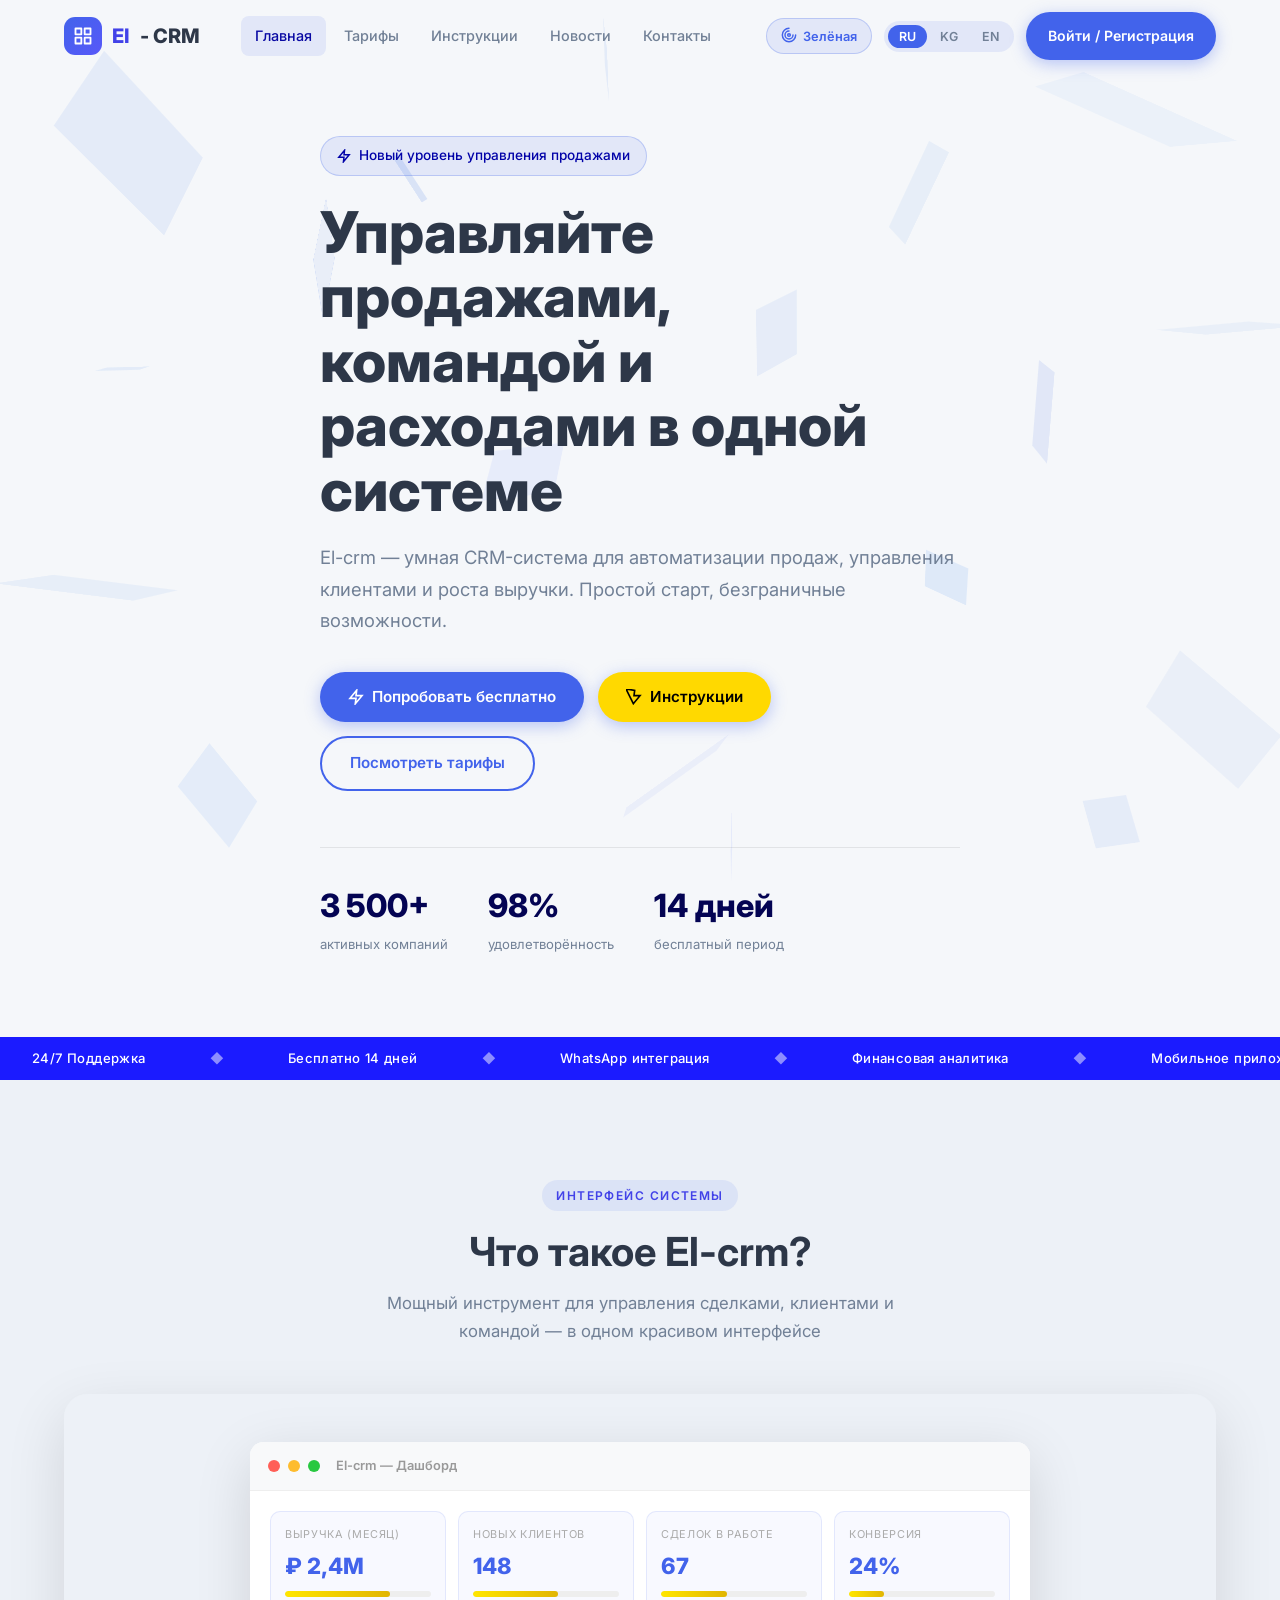
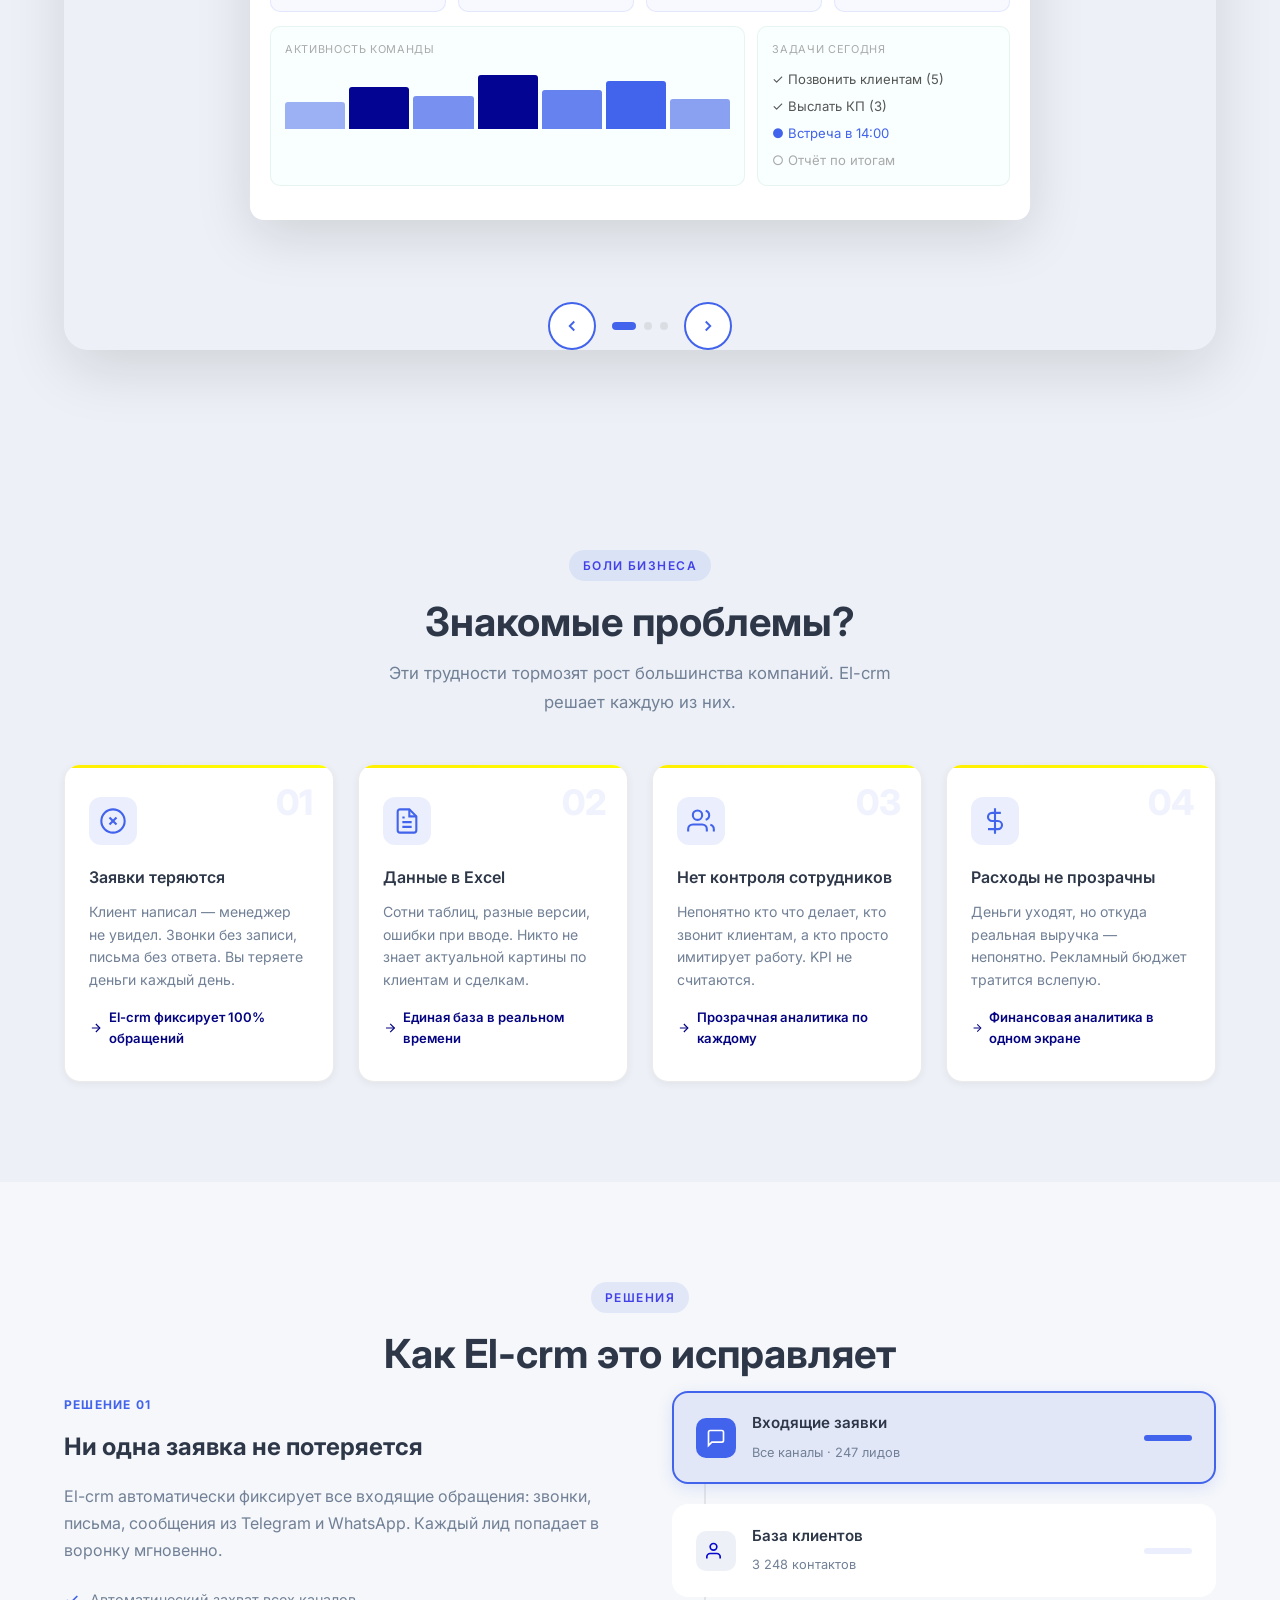
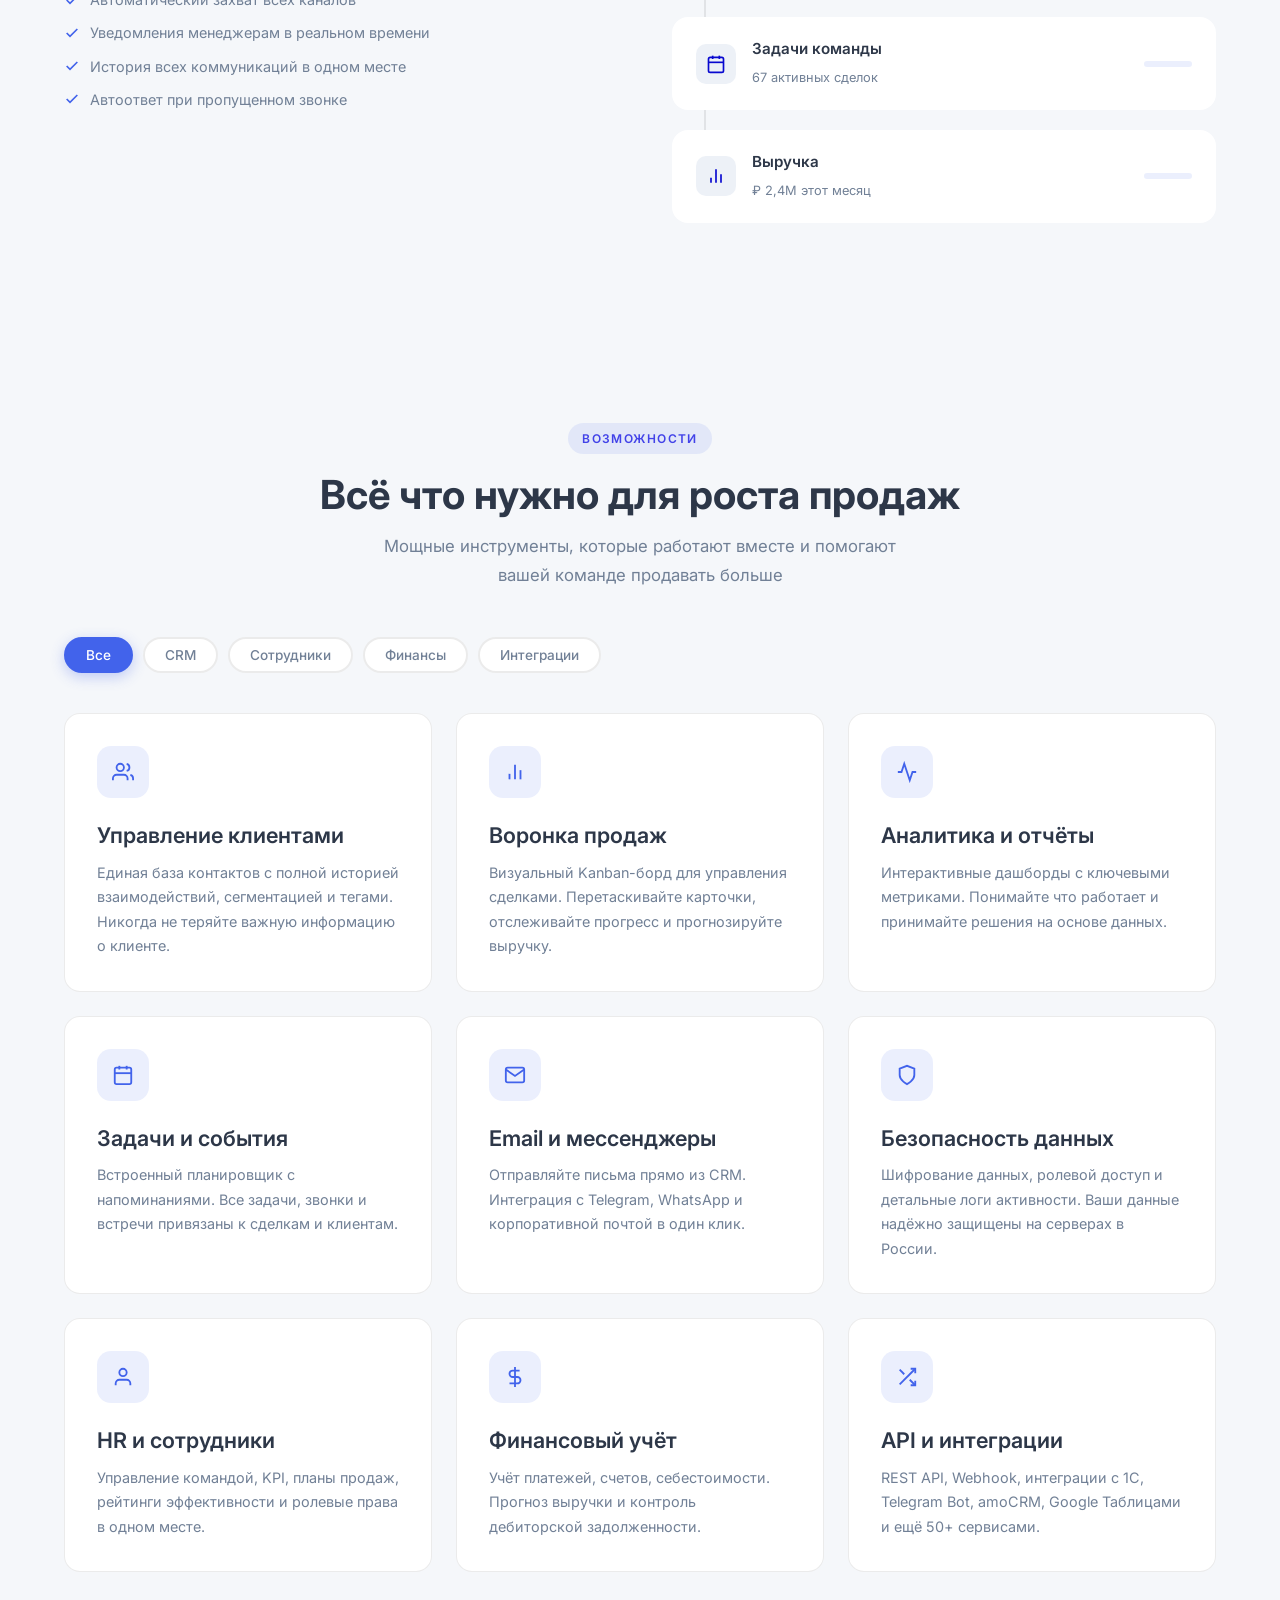
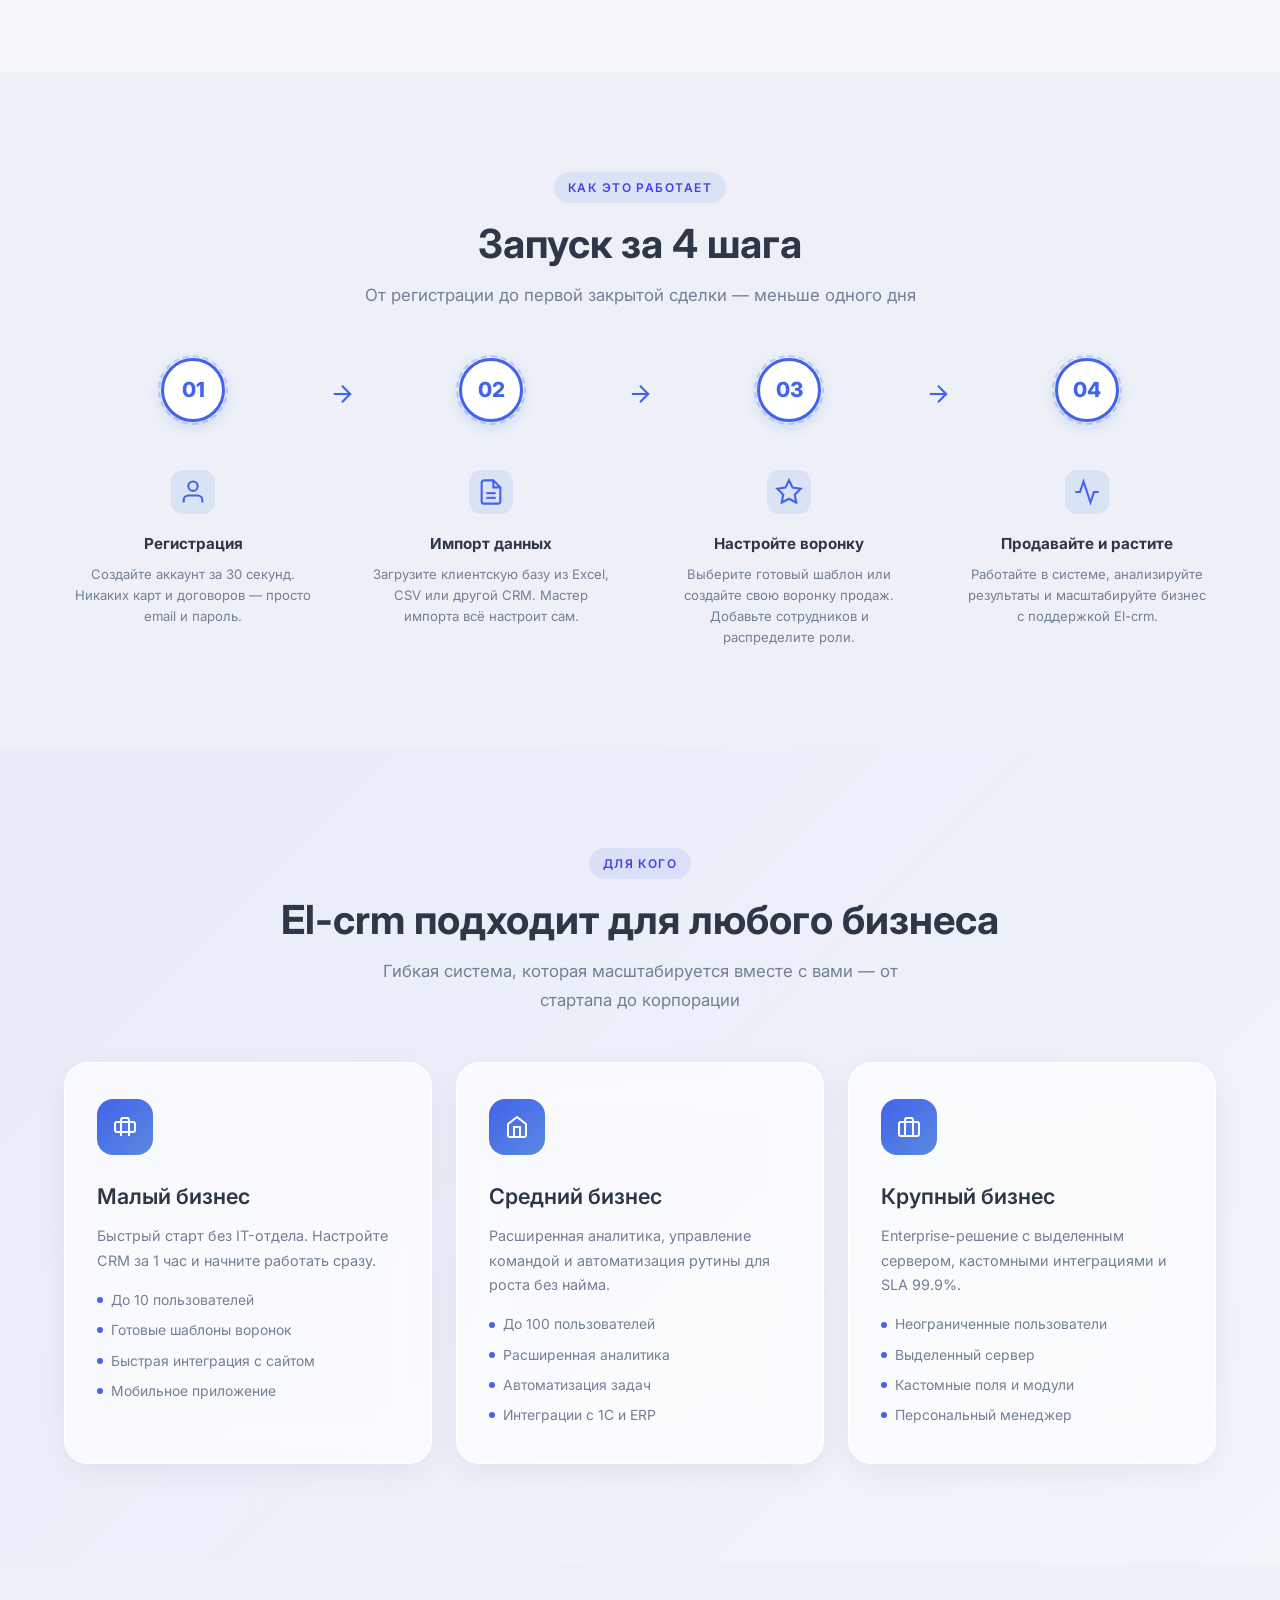
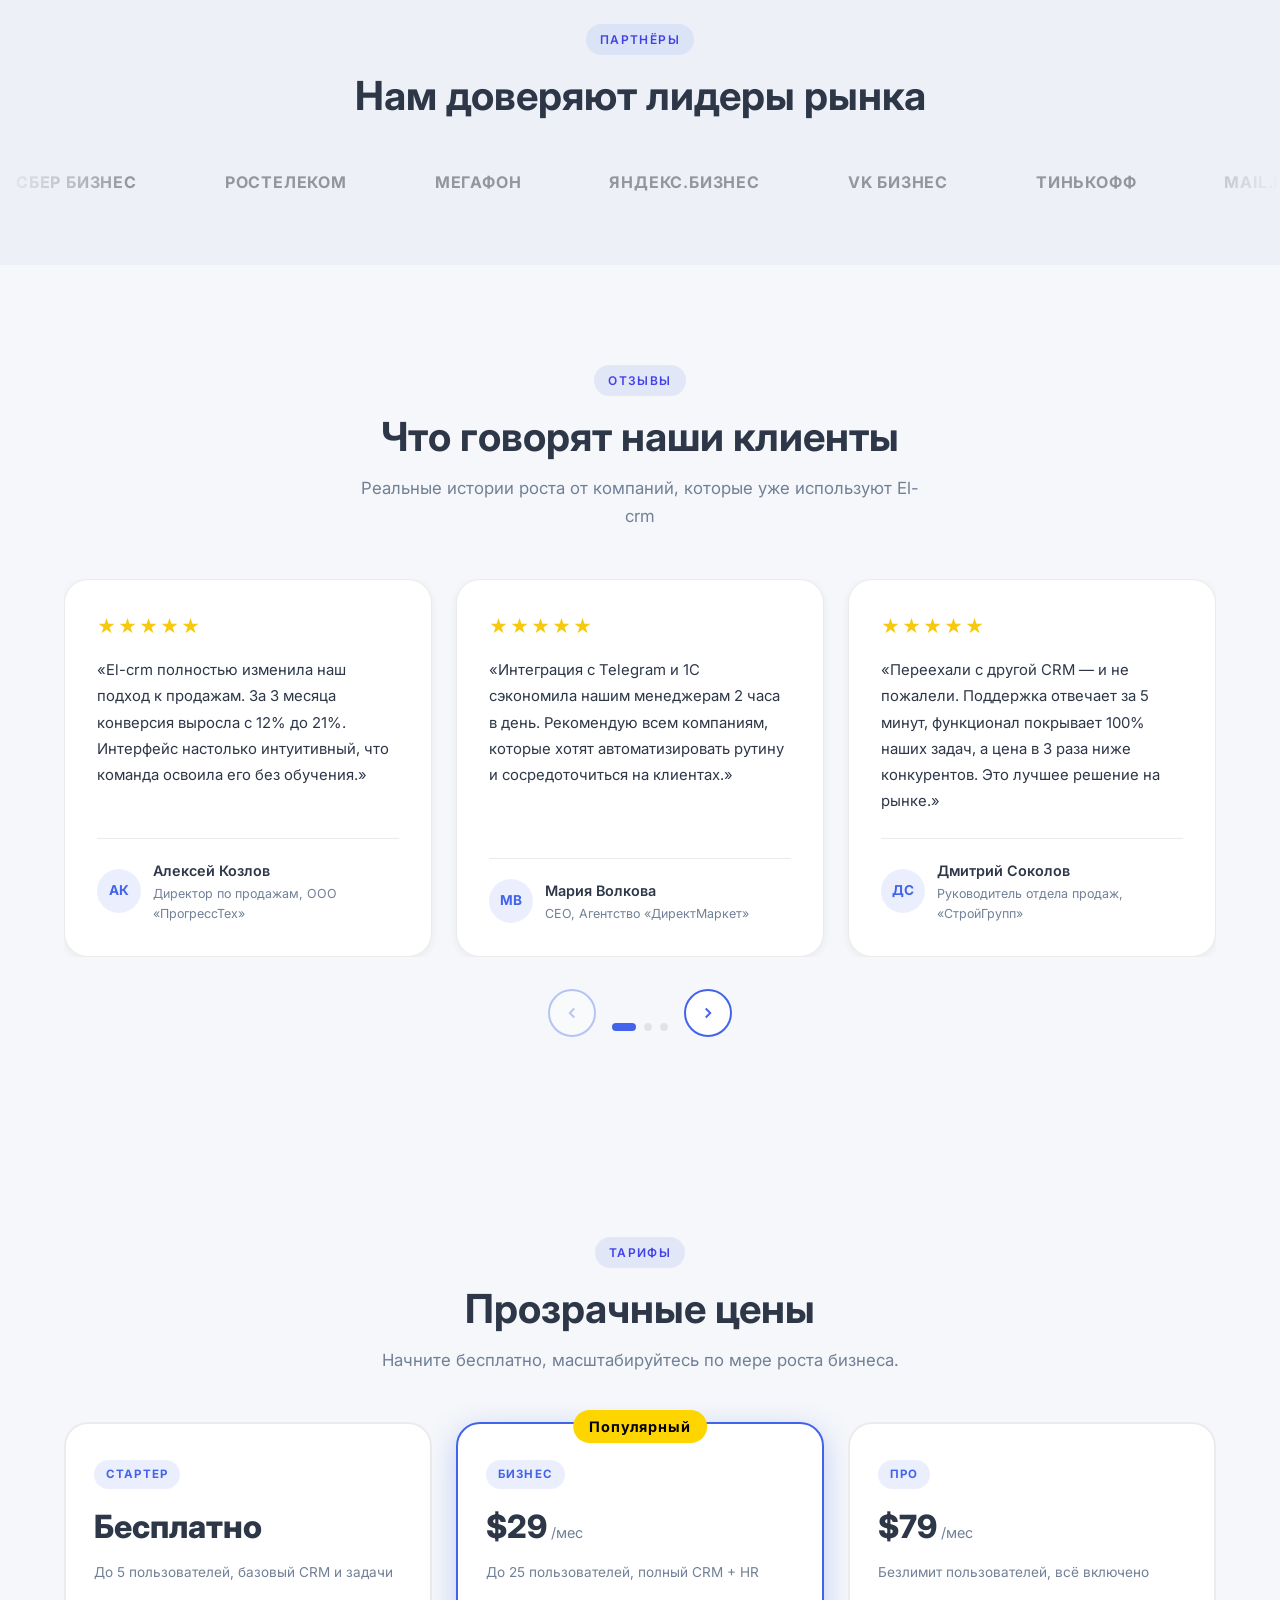
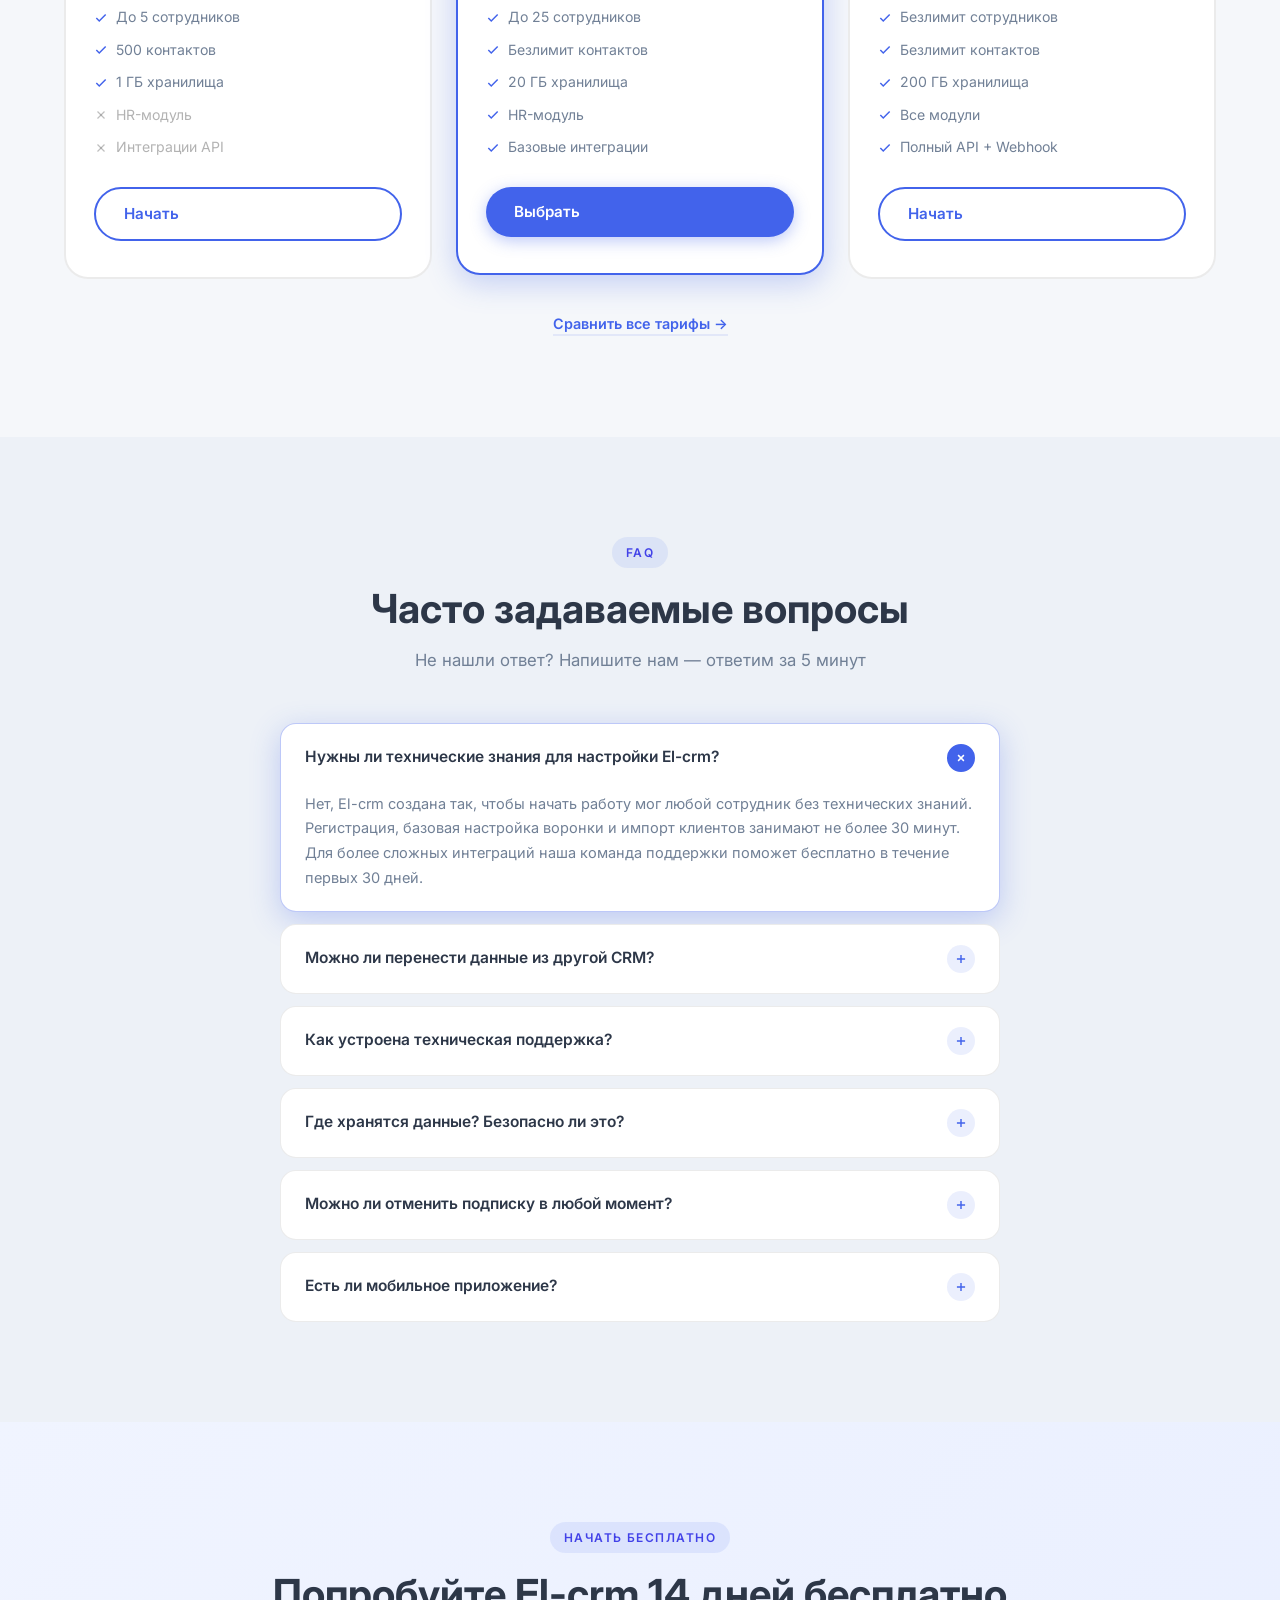
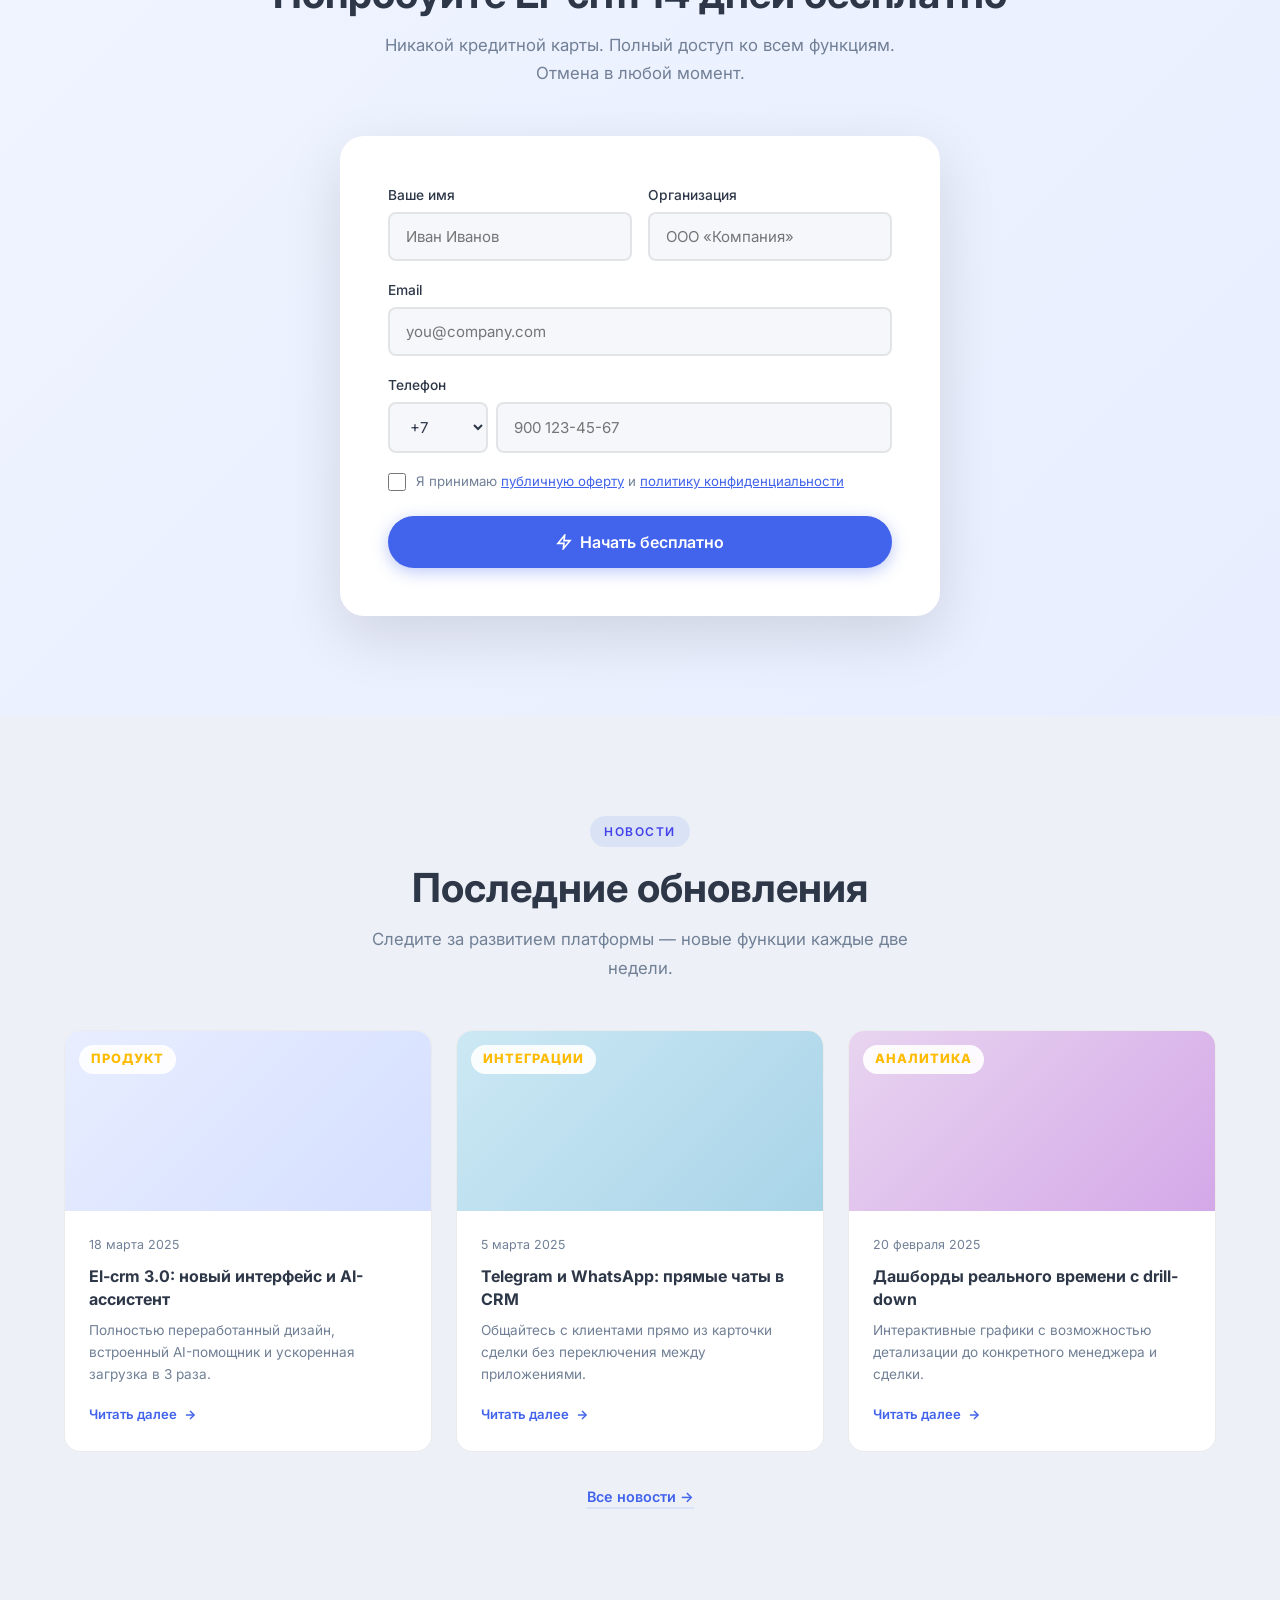
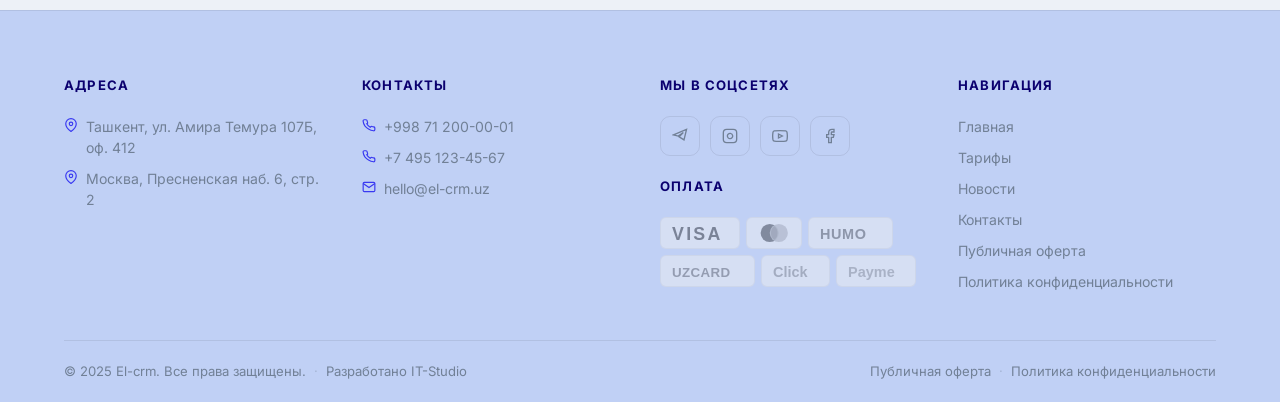
==== commit 17d9971b: "final ubdate frontend" ====
--- a/index.html
+++ b/index.html
@@ -28,6 +28,7 @@
     <nav>
       <a href="index.html" class="active">Главная</a>
       <a href="pricing.html">Тарифы</a>
+      <a href="instructions.html">Инструкции</a>
       <a href="news.html">Новости</a>
       <a href="contacts.html">Контакты</a>
     </nav>
@@ -55,6 +56,7 @@
   <nav class="nav-panel-links">
     <a href="index.html" class="nav-panel-link">Главная</a>
     <a href="pricing.html" class="nav-panel-link">Тарифы</a>
+    <a href="instructions.html" class="nav-panel-link">Инструкции</a>
     <a href="news.html" class="nav-panel-link">Новости</a>
     <a href="contacts.html" class="nav-panel-link">Контакты</a>
   </nav>
@@ -83,7 +85,7 @@
           <svg width="16" height="16" viewBox="0 0 24 24" fill="none" stroke="currentColor" stroke-width="2.5"><polygon points="13 2 3 14 12 14 11 22 21 10 12 10 13 2"/></svg>
           Попробовать бесплатно
         </a>
-        <a href="#lead" class="btn b2tn-primary">
+        <a href="instructions.html" class="btn b2tn-primary">
           <svg width="16" height="16" viewBox="0 0 24 24" fill="none" stroke="currentColor" stroke-width="2.5"><polygon points="0 0 0 0 0 0 11 22 21 10 12 10 13 2"/></svg>
           Инструкции
         </a>
@@ -684,6 +686,7 @@
       <button class="slider-btn reviews-prev" aria-label="Назад">
         <svg width="18" height="18" viewBox="0 0 24 24" fill="none" stroke="currentColor" stroke-width="2.5"><polyline points="15 18 9 12 15 6"/></svg>
       </button>
+      <div class="reviews-dots"></div>
       <button class="slider-btn reviews-next" aria-label="Вперёд">
         <svg width="18" height="18" viewBox="0 0 24 24" fill="none" stroke="currentColor" stroke-width="2.5"><polyline points="9 18 15 12 9 6"/></svg>
       </button>
--- a/css/style.css
+++ b/css/style.css
@@ -469,7 +469,7 @@
 .logo-icon {
   width: 38px;
   height: 38px;
-  background: linear-gradient(135deg, blue, var(--accent-logo-end));
+  background: var(--logo-icon-grad);
   border-radius: 11px;
   display: flex;
   align-items: center;
@@ -1093,7 +1093,7 @@
 .glass-icon {
   width: 56px;
   height: 56px;
-  background: linear-gradient(135deg, blue, #5B8AE0);
+  background: var(--glass-icon-grad);
   border-radius: var(--radius);
   display: flex;
   align-items: center;
@@ -1197,18 +1197,21 @@
 }
 
 .review-card {
-  min-width: calc(33.333% - 16px);
-  background: #fff;
+  /* ширина задаётся через JS — flex-shrink запрещён */
+  flex-shrink: 0;
+  display: flex;
+  flex-direction: column;
+  background: var(--white);
   border-radius: var(--radius-lg);
   padding: 32px;
   border: 1px solid var(--border);
-  transition: all var(--transition);
-  flex-shrink: 0;
+  box-shadow: var(--shadow-sm);
+  transition: transform var(--transition), box-shadow var(--transition);
 }
 
 .review-card:hover {
-  transform: translateY(-8px);
-  box-shadow: 0 20px 60px rgba(66, 99, 235, .18);
+  transform: translateY(-6px);
+  box-shadow: var(--shadow-green);
 }
 
 .stars {
@@ -1216,13 +1219,15 @@
   gap: 3px;
   margin-bottom: 16px;
   color: #F6C90E;
-  font-size: 1.1rem;
+  font-size: 1.15rem;
+  letter-spacing: 2px;
 }
 
 .review-text {
+  flex: 1;
   color: var(--text);
   font-size: .93rem;
-  line-height: 1.7;
+  line-height: 1.75;
   margin-bottom: 24px;
 }
 
@@ -1230,6 +1235,9 @@
   display: flex;
   align-items: center;
   gap: 12px;
+  padding-top: 20px;
+  border-top: 1px solid var(--border);
+  margin-top: auto;
 }
 
 .reviewer-avatar {
@@ -1241,6 +1249,7 @@
   align-items: center;
   justify-content: center;
   font-weight: 700;
+  font-size: .85rem;
   color: var(--accent);
   flex-shrink: 0;
 }
@@ -1248,11 +1257,39 @@
 .reviewer-name {
   font-weight: 600;
   font-size: .9rem;
+  color: var(--text);
 }
 
 .reviewer-role {
-  font-size: .8rem;
-  color: var(--text-muted);
+  font-size: .78rem;
+  color: var(--text-muted);
+  margin-top: 2px;
+}
+
+/* Точки-индикаторы */
+.reviews-dots {
+  display: flex;
+  justify-content: center;
+  align-items: center;
+  gap: 8px;
+  margin-top: 28px;
+}
+
+.reviews-dot {
+  width: 8px;
+  height: 8px;
+  border-radius: 50%;
+  background: var(--border);
+  border: none;
+  cursor: pointer;
+  padding: 0;
+  transition: background var(--transition), width var(--transition), border-radius var(--transition);
+}
+
+.reviews-dot.active {
+  background: var(--accent);
+  width: 24px;
+  border-radius: 4px;
 }
 
 /* ===== ЧАСТЫЕ ВОПРОСЫ ===== */
@@ -3190,7 +3227,7 @@
   .for-whom-grid          { grid-template-columns: repeat(2, 1fr); }
   .pricing-grid           { grid-template-columns: repeat(2, 1fr); }
   .footer-grid            { grid-template-columns: repeat(2, 1fr); gap: 32px; }
-  .review-card            { min-width: calc(50% - 12px); }
+  .review-card            { /* ширина управляется JS */ }
   .trust-bar              { gap: 24px; }
   .problems-grid          { grid-template-columns: repeat(2, 1fr); }
   .how-steps              { grid-template-columns: 1fr 32px 1fr; row-gap: 32px; }
@@ -3219,7 +3256,7 @@
   .contacts-grid          { grid-template-columns: 1fr; }
   .footer-grid            { grid-template-columns: 1fr 1fr; }
   .footer-bottom          { flex-direction: column; text-align: center; }
-  .review-card            { min-width: 100%; }
+  .review-card            { /* ширина управляется JS */ }
   .enterprise-banner      { flex-direction: column; text-align: center; }
   .lead-wrap,
   .float-form             { padding: 28px 20px; }
@@ -3273,5 +3310,143 @@
   .promo-track            { animation-duration: 19s; }
 }
 
-
-
+/* ===== ГАЛЕРЕЯ ИНСТРУКЦИЙ ===== */
+.instr-gallery {
+  margin: 36px 0 40px;
+}
+
+.main-image-container {
+  width: 100%;
+  border-radius: var(--radius);
+  overflow: hidden;
+  border: 1px solid var(--border);
+  box-shadow: var(--shadow-md);
+  cursor: zoom-in;
+  line-height: 0;
+  position: relative;
+}
+
+.main-image-container img {
+  width: 100%;
+  height: auto;
+  aspect-ratio: 16 / 9;
+  object-fit: cover;
+  display: block;
+  transition: transform .4s ease;
+}
+
+.main-image-container:hover img {
+  transform: scale(1.02);
+}
+
+.thumbnails-container {
+  display: flex;
+  gap: 10px;
+  margin-top: 10px;
+}
+
+.thumb-img-wrap {
+  flex: 1;
+  border-radius: var(--radius-sm);
+  overflow: hidden;
+  cursor: pointer;
+  border: 2px solid transparent;
+  line-height: 0;
+  transition: border-color var(--transition), opacity var(--transition),
+              transform var(--transition), box-shadow var(--transition);
+}
+
+.thumb-img-wrap img {
+  width: 100%;
+  aspect-ratio: 16 / 9;
+  object-fit: cover;
+  display: block;
+}
+
+.thumb-img-wrap:hover {
+  opacity: .82;
+  transform: translateY(-2px);
+  box-shadow: var(--shadow-sm);
+}
+
+.thumb-img-wrap.active {
+  border-color: var(--accent);
+  box-shadow: 0 0 0 3px var(--accent-glow);
+  opacity: 1;
+}
+
+/* ===== IMAGE MODAL (ЛАЙТБОКС) ===== */
+.image-modal {
+  position: fixed;
+  inset: 0;
+  z-index: 9999;
+  display: flex;
+  align-items: center;
+  justify-content: center;
+  visibility: hidden;
+  opacity: 0;
+  transition: opacity .25s ease, visibility 0s linear .25s;
+}
+
+.image-modal.is-open {
+  visibility: visible;
+  opacity: 1;
+  transition: opacity .25s ease, visibility 0s linear 0s;
+}
+
+.image-modal-backdrop {
+  position: absolute;
+  inset: 0;
+  background: rgba(0, 0, 0, .82);
+  cursor: zoom-out;
+}
+
+.image-modal-content {
+  position: relative;
+  z-index: 1;
+  max-width: min(92vw, 1200px);
+  transform: scale(.9);
+  transition: transform .25s ease;
+}
+
+.image-modal.is-open .image-modal-content {
+  transform: scale(1);
+}
+
+.image-modal-content img {
+  display: block;
+  max-height: 90vh;
+  max-width: 100%;
+  width: auto;
+  height: auto;
+  border-radius: var(--radius);
+  box-shadow: 0 32px 80px rgba(0, 0, 0, .5);
+  object-fit: contain;
+}
+
+.image-modal-close {
+  position: absolute;
+  top: -14px;
+  right: -14px;
+  width: 36px;
+  height: 36px;
+  border-radius: 50%;
+  background: var(--accent);
+  color: var(--white);
+  border: none;
+  cursor: pointer;
+  display: flex;
+  align-items: center;
+  justify-content: center;
+  box-shadow: var(--shadow-md);
+  transition: background var(--transition), transform var(--transition);
+  z-index: 2;
+}
+
+.image-modal-close:hover {
+  background: var(--accent-darker);
+  transform: scale(1.12);
+}
+
+
+
